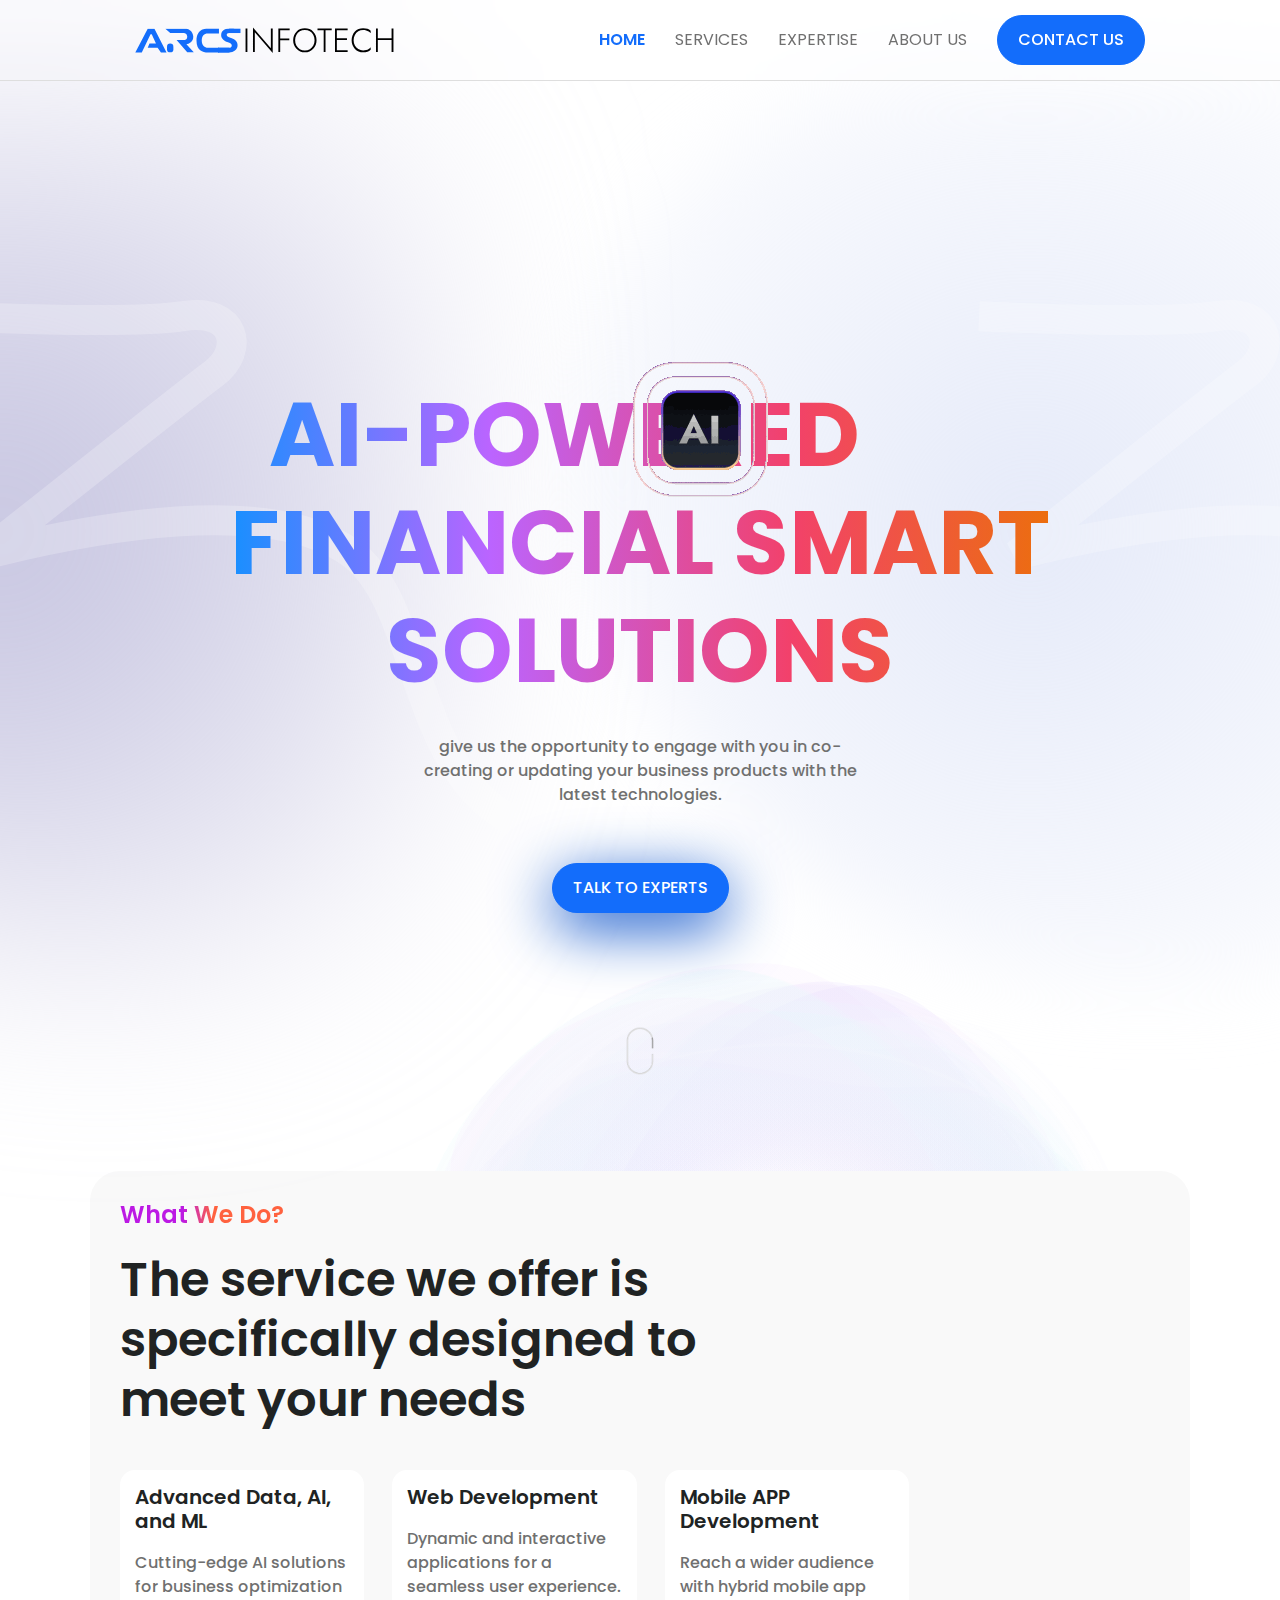
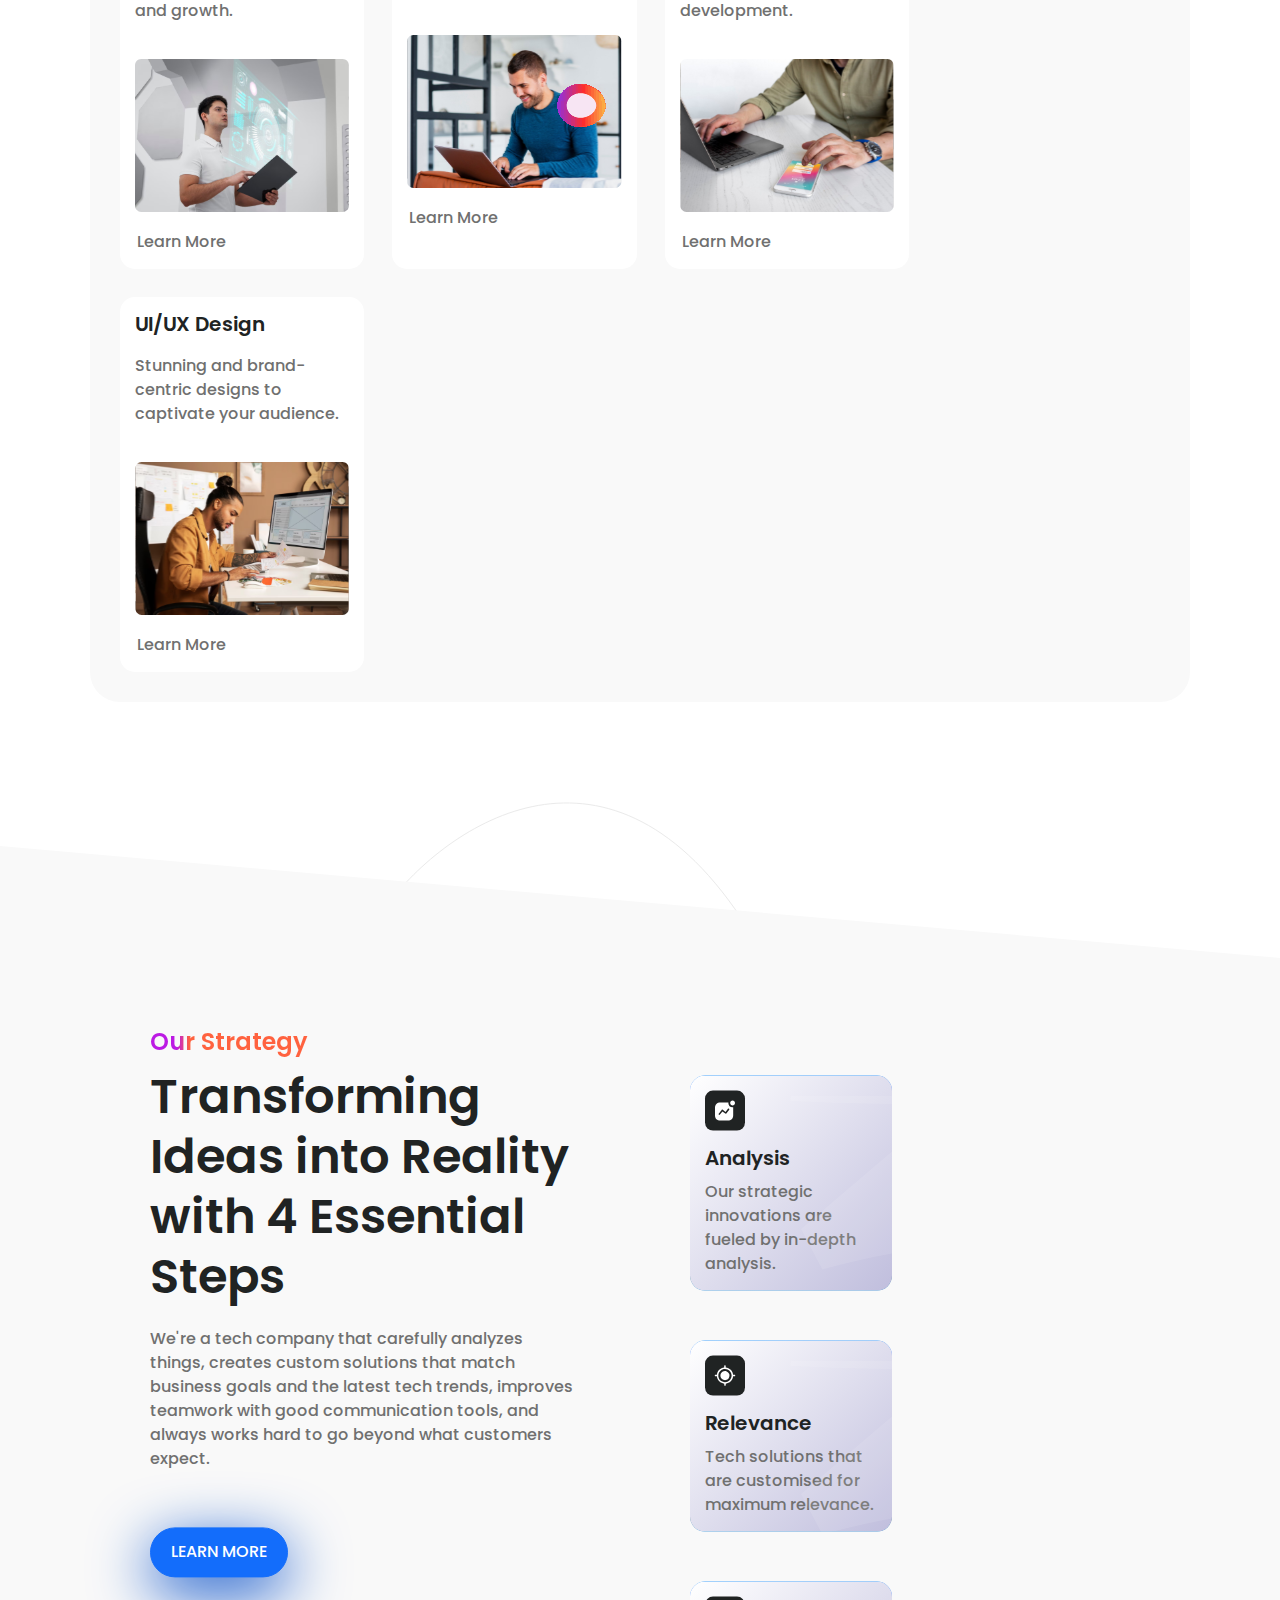
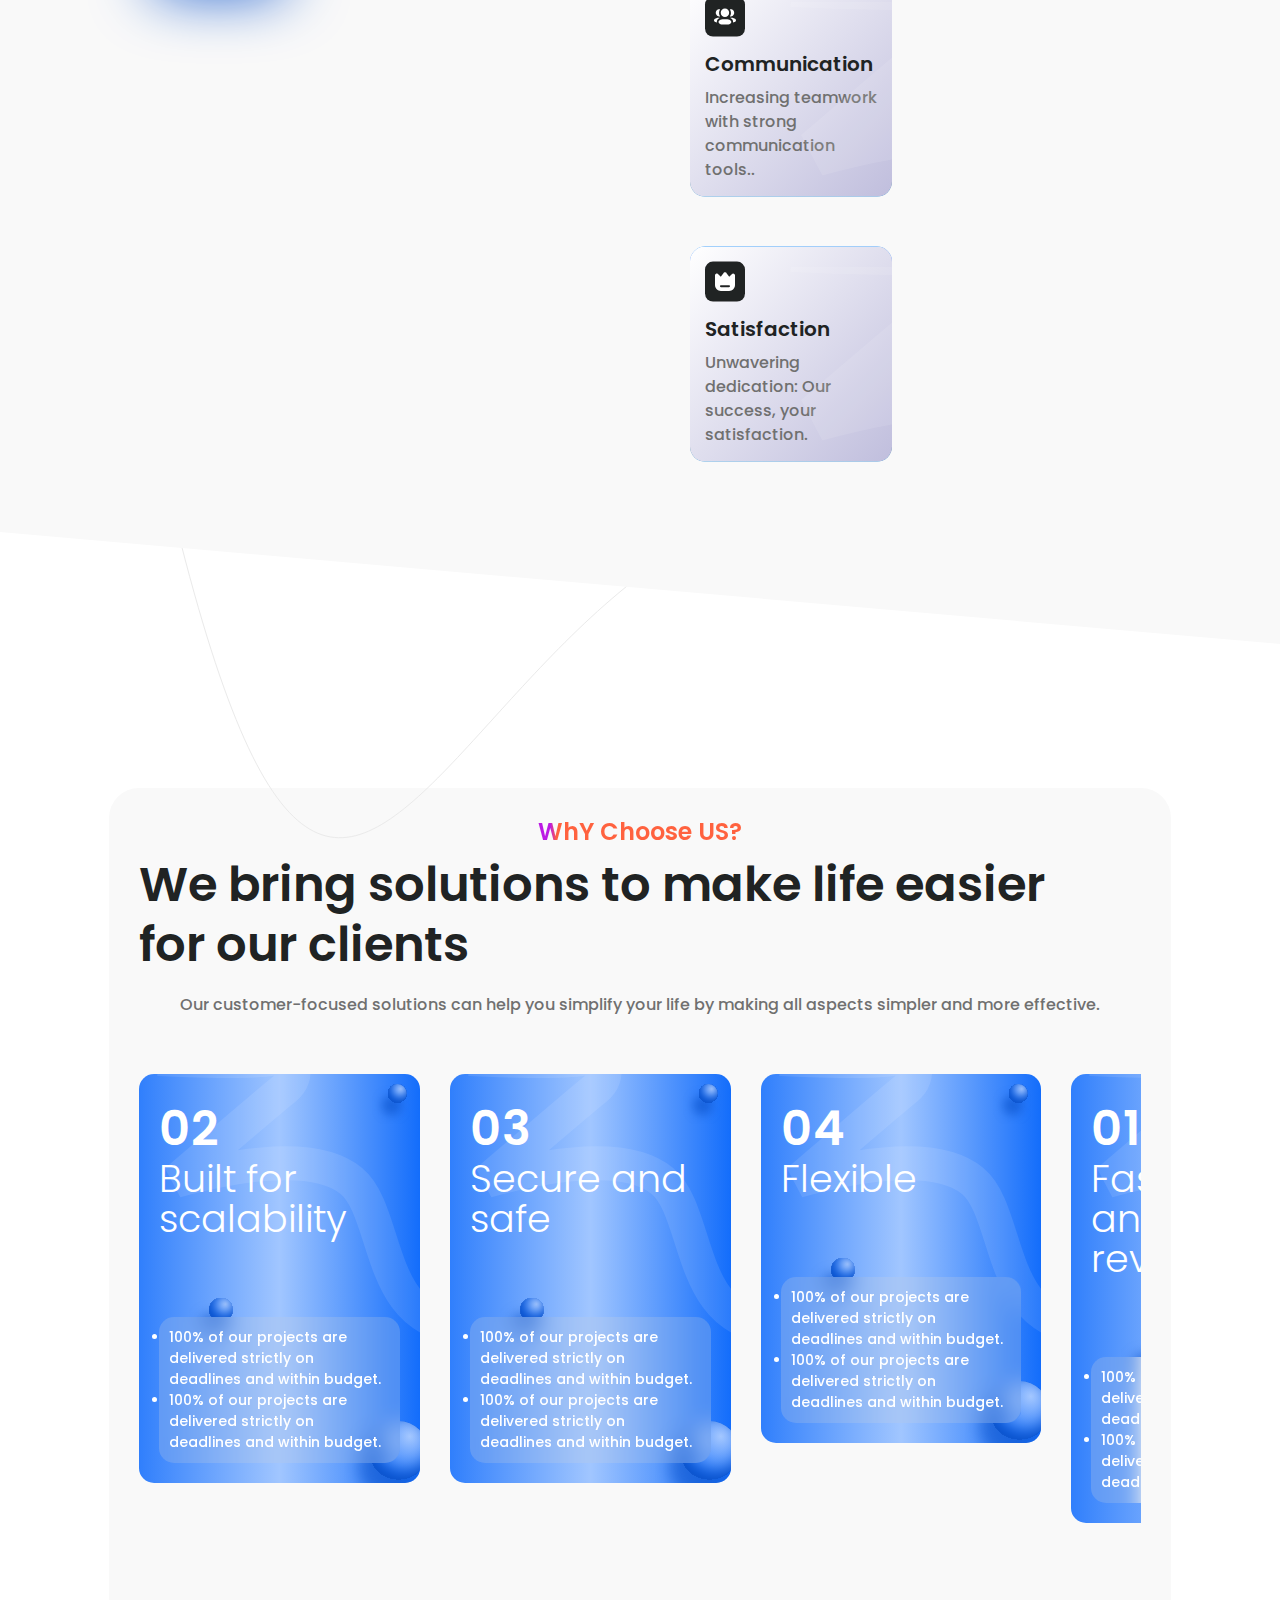
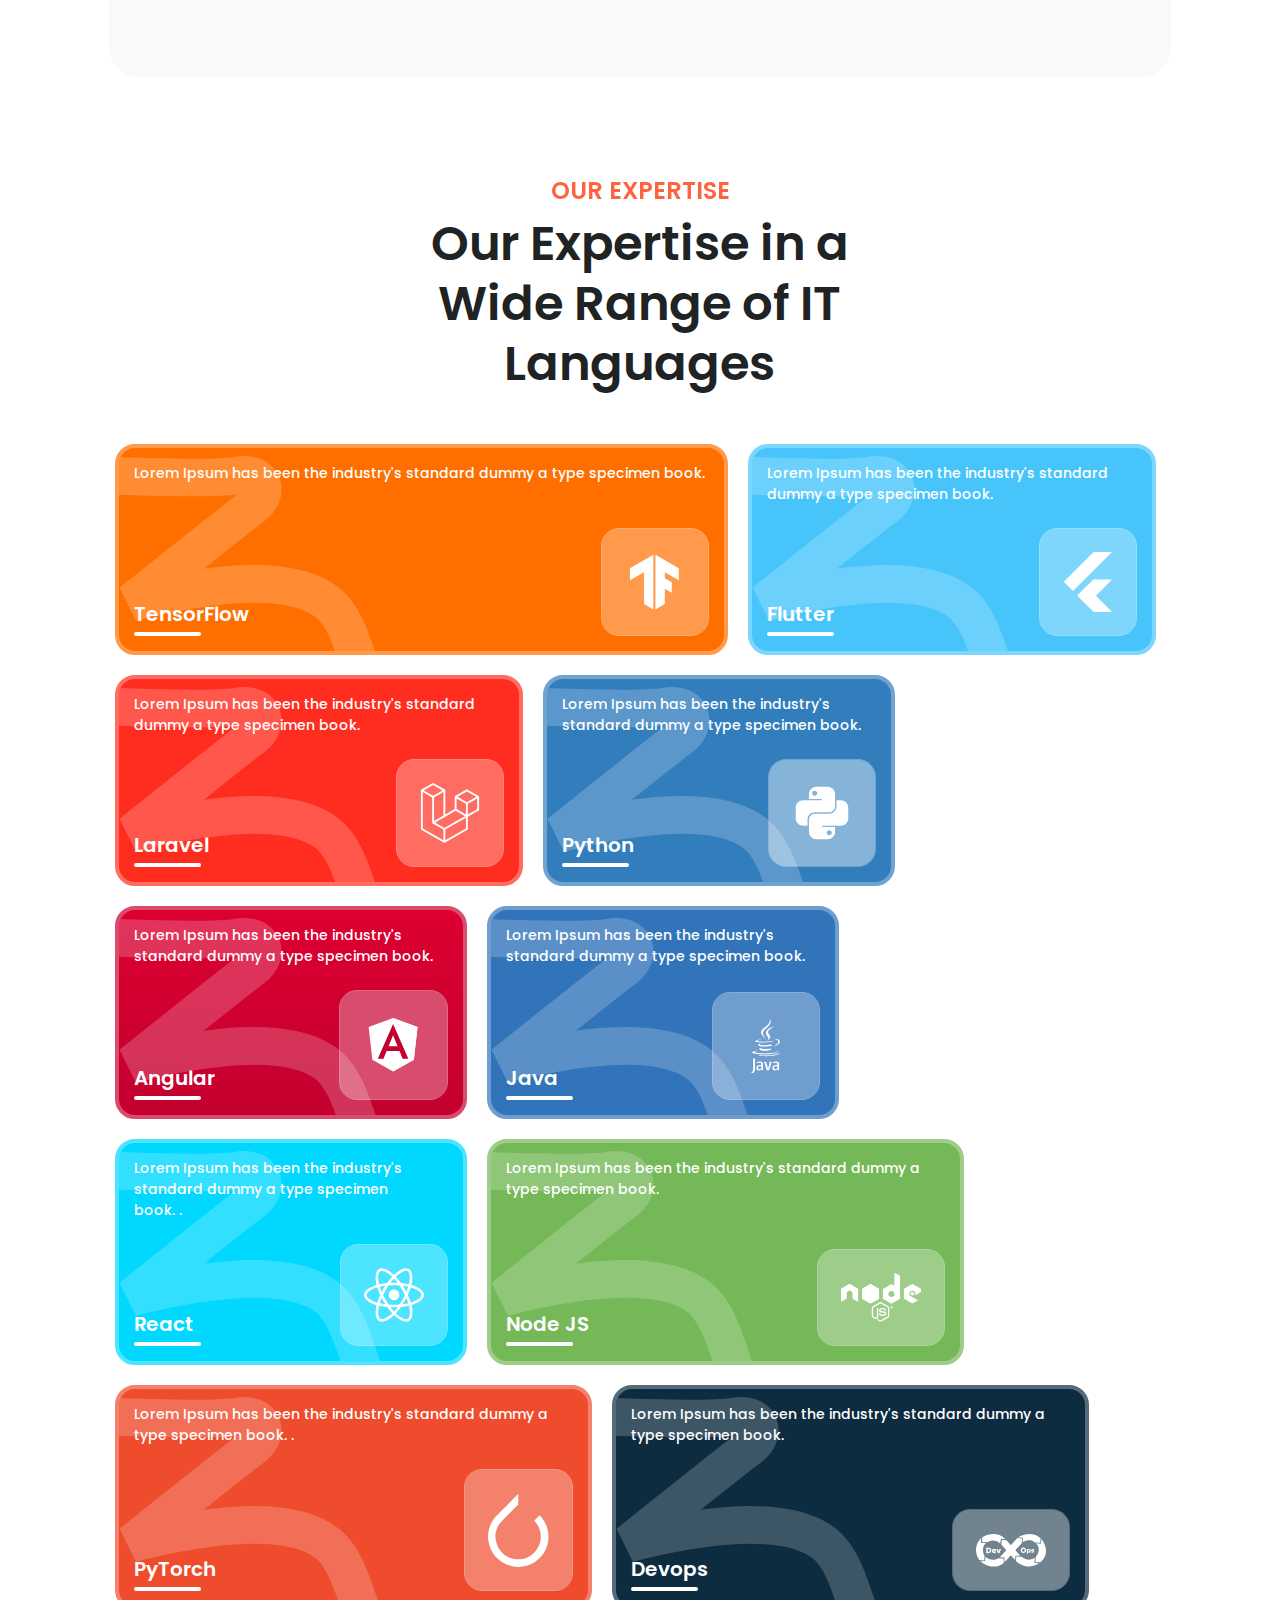
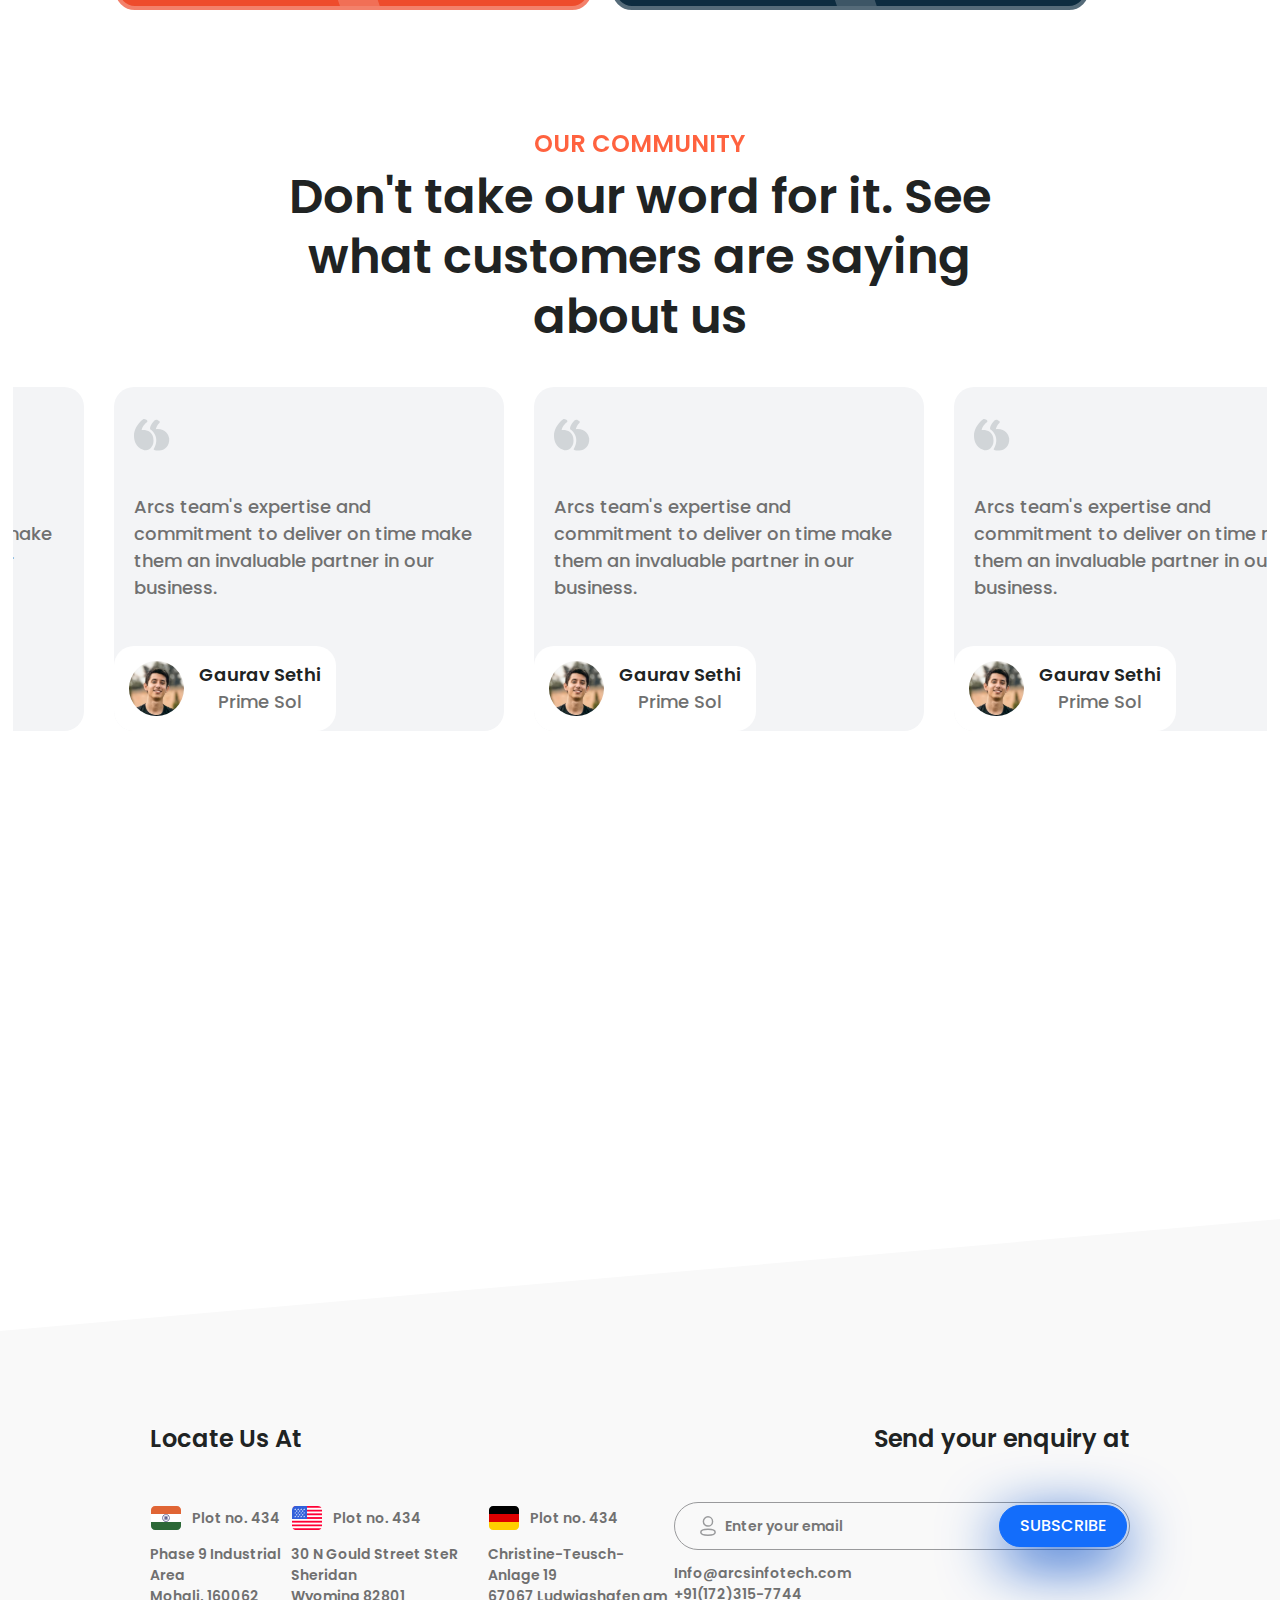
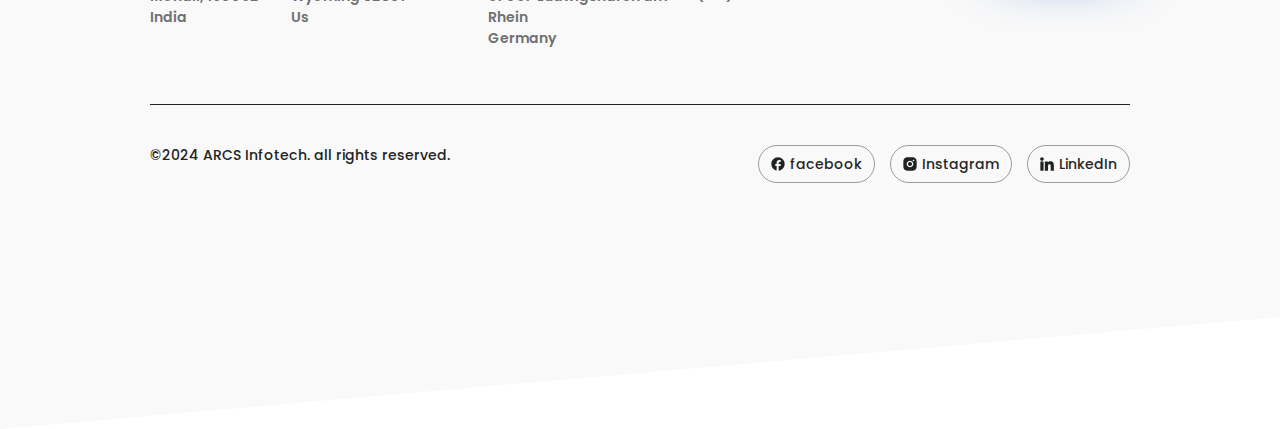
==== index.html @ f91f38b2 "html and css design done" ====
<!DOCTYPE html>
<html lang="en">
<head>
    <meta charset="UTF-8">
    <meta name="viewport" content="width=device-width, initial-scale=1.0 shrink-to-fit=no">
    <link rel="stylesheet" href="./css/classes.css">
    <link rel="stylesheet" href="./css/style.css">
    <link rel="stylesheet" href="https://cdn.jsdelivr.net/npm/bootstrap@5.3.3/dist/css/bootstrap.min.css">
    <link rel="preconnect" href="https://fonts.googleapis.com">
    <link rel="stylesheet" href="./css/owl.carousel.min.css">
    <link rel="stylesheet" href="./css/owl.theme.default.min.css">
    <script src="https://ajax.googleapis.com/ajax/libs/jquery/3.7.1/jquery.min.js"></script>
    <link rel="preconnect" href="https://fonts.gstatic.com" crossorigin>
    <link href="https://fonts.googleapis.com/css2?family=Heebo:wght@100..900&family=Poppins:ital,wght@0,100;0,200;0,300;0,400;0,500;0,600;0,700;0,800;0,900;1,100;1,200;1,300;1,400;1,500;1,600;1,700;1,800;1,900&family=Roboto:ital,wght@0,100;0,300;0,400;0,500;0,700;0,900;1,100;1,300;1,400;1,500;1,700;1,900&display=swap" rel="stylesheet">
</head>
<body>
    <div class="outer-container">
        <div class="navbar">
            <div class="logo-Container">
                <img src="./image/logo.svg" alt="">
            </div>

            <div class="nav">
                <a href="#" class="active">HOME</a>
                <a href="#">services</a>
                <a href="#">Expertise</a>
                <a href="#">about US</a>
                <a href="#">
                    <button class="primary-btn .box-shadow-none">Contact Us</button>
                </a>
              
            </div>
        </div>
        <div class="left">
        </div>
        <img src="image/Vector 11 (4).svg" alt="" class="left-img">
        <div class="right">
        </div>
        <img src="image/Vector 12.svg" alt="" class="right-img">

        <div class="banner">
            <div class="banner-div">
                <div class="heading-ai">
                    ai-powered<img src="./image/aigif.gif" alt="" class="Ai">
                    
                  &nbsp; &nbsp; &nbsp; &nbsp; financial smart solutions
                </div>
    
                <p class="para mt-30">give us the opportunity to engage with you in co-creating or updating your business products with the latest technologies.</p>
    
                <button class="primary-btn mt-40 box-shadow">Talk to Experts</button>
    
                <img src="./image/downarrow.gif" alt="" width="50px" height="50px" class="mt-113"/>
    
            </div>
            <img src="./image/Frame 108.svg" alt="" class="bottom-img">
        </div>

        <div class="todosContainer">
            <h3 class="colorful-heading-sm-size">What We Do?</h3>
            <h1 class="large-heading">The service we offer is specifically designed to meet your needs</h1>
            <div class="cards">
                <div class="card1">
                    <h4 class="card-heading">Advanced Data, AI, and ML</h4>
                    <p class="normal-text mt-10">Cutting-edge AI solutions for business optimization and growth.</p>
                    <img src="image/image (4).svg" alt="" class="mt-20 mb-18">
                    <div class="anchor-tag">
                        <svg width="24" height="24" viewBox="0 0 24 24" fill="none" xmlns="http://www.w3.org/2000/svg">
                            <path fill-rule="evenodd" clip-rule="evenodd" d="M10.835 12.0066L10.8366 12.3607C10.8487 13.7652 10.9334 15.0183 11.0794 15.8124C11.0794 15.8267 11.2387 16.6143 11.3401 16.8764C11.4994 17.2554 11.7874 17.577 12.1485 17.7808C12.4376 17.9262 12.7408 18 13.0583 18C13.3078 17.9884 13.7194 17.8629 14.0131 17.7576L14.2572 17.664C15.8739 17.0218 18.9644 14.9234 20.148 13.6402L20.2353 13.5505L20.6247 13.1302C20.8702 12.8085 21 12.4153 21 11.9923C21 11.6134 20.8844 11.2344 20.6531 10.9282C20.5839 10.829 20.4723 10.7017 20.3731 10.5942L19.994 10.1974C18.6895 8.87572 15.8652 7.02183 14.4012 6.40756C14.4012 6.39435 13.4914 6.01432 13.0583 6H13.0005C12.3361 6 11.7154 6.37892 11.3979 6.99137C11.3112 7.1588 11.228 7.48678 11.1648 7.77483L11.051 8.31871C10.9212 9.19332 10.835 10.535 10.835 12.0066ZM4.50325 10.4817C3.67308 10.4817 3 11.1613 3 11.9996C3 12.8378 3.67308 13.5175 4.50325 13.5175L8.20248 13.1903C8.85375 13.1903 9.38174 12.6583 9.38174 11.9996C9.38174 11.3419 8.85375 10.8088 8.20248 10.8088L4.50325 10.4817Z" fill="none"/>
                        </svg>
                        <a href="#" class="learn"> Learn More </a>
                    </div>
                </div>


                <div class="card1">
                    <h4 class="card-heading">Web Development</h4>
                    <p class="normal-text mt-10">Dynamic and interactive applications for a seamless user experience.</p>
                    <img src="image/image (5).svg" alt="" class="mt-20 mb-18">
                    <div class="anchor-tag">
                        <svg width="24" height="24" viewBox="0 0 24 24" fill="none" xmlns="http://www.w3.org/2000/svg">
                            <path fill-rule="evenodd" clip-rule="evenodd" d="M10.835 12.0066L10.8366 12.3607C10.8487 13.7652 10.9334 15.0183 11.0794 15.8124C11.0794 15.8267 11.2387 16.6143 11.3401 16.8764C11.4994 17.2554 11.7874 17.577 12.1485 17.7808C12.4376 17.9262 12.7408 18 13.0583 18C13.3078 17.9884 13.7194 17.8629 14.0131 17.7576L14.2572 17.664C15.8739 17.0218 18.9644 14.9234 20.148 13.6402L20.2353 13.5505L20.6247 13.1302C20.8702 12.8085 21 12.4153 21 11.9923C21 11.6134 20.8844 11.2344 20.6531 10.9282C20.5839 10.829 20.4723 10.7017 20.3731 10.5942L19.994 10.1974C18.6895 8.87572 15.8652 7.02183 14.4012 6.40756C14.4012 6.39435 13.4914 6.01432 13.0583 6H13.0005C12.3361 6 11.7154 6.37892 11.3979 6.99137C11.3112 7.1588 11.228 7.48678 11.1648 7.77483L11.051 8.31871C10.9212 9.19332 10.835 10.535 10.835 12.0066ZM4.50325 10.4817C3.67308 10.4817 3 11.1613 3 11.9996C3 12.8378 3.67308 13.5175 4.50325 13.5175L8.20248 13.1903C8.85375 13.1903 9.38174 12.6583 9.38174 11.9996C9.38174 11.3419 8.85375 10.8088 8.20248 10.8088L4.50325 10.4817Z" fill="none"/>
                        </svg>
                        <a href="#" class="learn"> Learn More </a>
                    </div>
                </div>


                <div class="card1">
                    <h4 class="card-heading">Mobile APP Development</h4>
                    <p class="normal-text mt-10">Reach a wider audience with hybrid mobile app development.</p>
                    <img src="image/image (6).svg" alt="" class="mt-20 mb-18">
                    <div class="anchor-tag">
                        <svg width="24" height="24" viewBox="0 0 24 24" fill="blue" xmlns="http://www.w3.org/2000/svg">
                            <path fill-rule="evenodd" clip-rule="evenodd" d="M10.835 12.0066L10.8366 12.3607C10.8487 13.7652 10.9334 15.0183 11.0794 15.8124C11.0794 15.8267 11.2387 16.6143 11.3401 16.8764C11.4994 17.2554 11.7874 17.577 12.1485 17.7808C12.4376 17.9262 12.7408 18 13.0583 18C13.3078 17.9884 13.7194 17.8629 14.0131 17.7576L14.2572 17.664C15.8739 17.0218 18.9644 14.9234 20.148 13.6402L20.2353 13.5505L20.6247 13.1302C20.8702 12.8085 21 12.4153 21 11.9923C21 11.6134 20.8844 11.2344 20.6531 10.9282C20.5839 10.829 20.4723 10.7017 20.3731 10.5942L19.994 10.1974C18.6895 8.87572 15.8652 7.02183 14.4012 6.40756C14.4012 6.39435 13.4914 6.01432 13.0583 6H13.0005C12.3361 6 11.7154 6.37892 11.3979 6.99137C11.3112 7.1588 11.228 7.48678 11.1648 7.77483L11.051 8.31871C10.9212 9.19332 10.835 10.535 10.835 12.0066ZM4.50325 10.4817C3.67308 10.4817 3 11.1613 3 11.9996C3 12.8378 3.67308 13.5175 4.50325 13.5175L8.20248 13.1903C8.85375 13.1903 9.38174 12.6583 9.38174 11.9996C9.38174 11.3419 8.85375 10.8088 8.20248 10.8088L4.50325 10.4817Z" fill="none"/>
                        </svg>
                        <a href="#" class="learn"> Learn More </a>
                    </div>
                </div>

                <div class="card1">
                    <h4 class="card-heading">UI/UX Design</h4>
                    <p class="normal-text mt-10">Stunning and brand-centric designs to captivate your audience.</p>
                    <img src="image/image (7).svg" alt="" class="mt-20 mb-18">
                    <div class="anchor-tag">
                        <svg width="24" height="24" viewBox="0 0 24 24" fill="none" xmlns="http://www.w3.org/2000/svg">
                            <path fill-rule="evenodd" clip-rule="evenodd" d="M10.835 12.0066L10.8366 12.3607C10.8487 13.7652 10.9334 15.0183 11.0794 15.8124C11.0794 15.8267 11.2387 16.6143 11.3401 16.8764C11.4994 17.2554 11.7874 17.577 12.1485 17.7808C12.4376 17.9262 12.7408 18 13.0583 18C13.3078 17.9884 13.7194 17.8629 14.0131 17.7576L14.2572 17.664C15.8739 17.0218 18.9644 14.9234 20.148 13.6402L20.2353 13.5505L20.6247 13.1302C20.8702 12.8085 21 12.4153 21 11.9923C21 11.6134 20.8844 11.2344 20.6531 10.9282C20.5839 10.829 20.4723 10.7017 20.3731 10.5942L19.994 10.1974C18.6895 8.87572 15.8652 7.02183 14.4012 6.40756C14.4012 6.39435 13.4914 6.01432 13.0583 6H13.0005C12.3361 6 11.7154 6.37892 11.3979 6.99137C11.3112 7.1588 11.228 7.48678 11.1648 7.77483L11.051 8.31871C10.9212 9.19332 10.835 10.535 10.835 12.0066ZM4.50325 10.4817C3.67308 10.4817 3 11.1613 3 11.9996C3 12.8378 3.67308 13.5175 4.50325 13.5175L8.20248 13.1903C8.85375 13.1903 9.38174 12.6583 9.38174 11.9996C9.38174 11.3419 8.85375 10.8088 8.20248 10.8088L4.50325 10.4817Z" fill="none"/>
                        </svg>
                        <a href="#" class="learn"> Learn More </a>
                    </div>
                </div>
            </div>
        </div>

        <img src="./image/Group 68.gif" alt="" class="circle">
        <img src="./image/Vector 24 (1).svg" alt="" class="snake">

        <div class="our-strategy">
            
            <div class="text-container">
                <h3 class="colorful-heading-sm-size">Our Strategy</h3>
                <h1 class="large-heading mt-10">Transforming Ideas into Reality with 4 Essential Steps</h1>
                <p class="normal-text mt-20">We're a tech company that carefully analyzes things, creates custom solutions that match business goals and the latest tech trends, improves teamwork with good communication tools, and always works hard to go beyond what customers expect.</p>
                <!-- <button class="primary-btn box-shadow mt-40">Learn more</button> -->

                <button class="primary-btn mt-40 box-shadow">Learn more</button>
            </div>

            <div class="colorful-card">
                <div class="card2">
                    <img src="image/Vector 11 (2).svg" alt="" class="z-img">
                    <div class="img-div">
                        <img src="./image/Activity.svg" alt="">
                    </div>
                    <h4 class="card-heading mt-15">Analysis</h4>
                    <p class="normal-text mt-10">Our strategic innovations are fueled by in-depth analysis.</p>
                    <div class="overlay"></div>
                </div>
            
                <div class="card2">
                    <img src="image/Vector 11 (2).svg" alt="" class="z-img">
                    <div class="img-div">
                        <img src="./image/Icons.svg" alt="">
                    </div>
                    <h4 class="card-heading mt-15">Relevance</h4>
                    <p class="normal-text mt-10">Tech solutions that are customised for maximum relevance.</p>
                    <div class="overlay"></div>
                </div>

                <div class="card2">
                    <img src="image/Vector 11 (2).svg" alt="" class="z-img">
                    <div class="img-div">
                        <img src="./image/3 User.svg" alt="">
                    </div>
                    <h4 class="card-heading mt-15">Communication</h4>
                    <p class="normal-text mt-10">Increasing teamwork with strong communication tools..</p>
                    <div class="overlay"></div>
                </div>

                <div class="card2">
                    <img src="image/Vector 11 (2).svg" alt="" class="z-img">
                    <div class="img-div">
                        <img src="./image/Icons-1.svg" alt="">
                    </div>
                    <h4 class="card-heading mt-15">Satisfaction</h4>
                    <p class="normal-text mt-10">Unwavering dedication: Our success, your satisfaction.</p>
                    <div class="overlay"></div>
                </div>
            </div>
        </div>

        <div class="why-choose-us">
            <h3 class="colorful-heading-sm-size">WhY Choose US?</h3>
            <h1 class="large-heading">We bring solutions to make life easier for our clients</h1>
            <p class="normal-text mt-10">Our customer-focused solutions can help you simplify your life by making all aspects simpler and more effective.</p>


            <div class="owl-carousel choose-div">
                <div class="item">
                    <img src="image/Ellipse 61.svg" alt="" class="small-circle1">
                    <h1>01</h1>
                    <h2>Fast launch and revenue</h2>

                    <img src="image/Ellipse 61.svg" alt="" class="small-circle2">
                    <div class="list">
                        <li>100% of our projects are delivered strictly on deadlines and within budget.</li>
                        <li>100% of our projects are delivered strictly on deadlines and within budget.</li>
                    </div>

                    <img src="image/Ellipse 59.svg" alt="" class="big-circle">
                    <img src="image/Vector 11 (2).svg" alt="" class="z-img">
                </div>

                <div class="item">
                    <img src="image/Ellipse 61.svg" alt="" class="small-circle1">
                    <h1>02</h1>
                    <h2>Built for scalability</h2>
                    <img src="image/Ellipse 61.svg" alt="" class="small-circle2">
                    <div class="list">
                        <li>100% of our projects are delivered strictly on deadlines and within budget.</li>
                        <li>100% of our projects are delivered strictly on deadlines and within budget.</li>
                    </div>

                    <img src="image/Ellipse 59.svg" alt="" class="big-circle">
                    <img src="image/Vector 11 (2).svg" alt="" class="z-img">
                </div>

                <div class="item">
                    <img src="image/Ellipse 61.svg" alt="" class="small-circle1">
                    <h1>03</h1>
                    <h2>Secure and safe</h2>
                    <img src="image/Ellipse 61.svg" alt="" class="small-circle2">
                    <div class="list">
                        <li>100% of our projects are delivered strictly on deadlines and within budget.</li>
                        <li>100% of our projects are delivered strictly on deadlines and within budget.</li>
                    </div>

                    <img src="image/Ellipse 59.svg" alt="" class="big-circle">
                    <img src="image/Vector 11 (2).svg" alt="" class="z-img">
                </div>

                <div class="item">
                    <img src="image/Ellipse 61.svg" alt="" class="small-circle1">
                    <h1>04</h1>
                    <h2>Flexible</h2>
                    <img src="image/Ellipse 61.svg" alt="" class="small-circle2">
                    <div class="list">
                        <li>100% of our projects are delivered strictly on deadlines and within budget.</li>
                        <li>100% of our projects are delivered strictly on deadlines and within budget.</li>
                    </div>

                    <img src="image/Ellipse 59.svg" alt="" class="big-circle">
                    <img src="image/Vector 11 (2).svg" alt="" class="z-img">
                </div>
            </div>
        </div>

        <div class="our-expertise">
            <h3 class="colorful-heading-sm-size">OUR EXPERTISE</h3>
            <h1 class="large-heading">Our Expertise in a Wide Range of IT Languages</h1>

            <div class="expertise-div">
                <div class="divs div1">
                    <p>Lorem Ipsum has been the industry's standard dummy  a type specimen book. </p>
                    <div class="lower-div">
                        <h3>TensorFlow</h3>
                    
                        <div class="img-div">
                            <svg width="60" height="60" viewBox="0 0 60 60" fill="none" xmlns="http://www.w3.org/2000/svg">
                                <mask id="mask0_55_608-421371" style="mask-type:luminance" maskUnits="userSpaceOnUse" x="30" y="2" width="24" height="56">
                                <path d="M53.8138 16.1592L30.4441 2.82373V57.482L39.7804 52.0712V36.6922L46.8315 40.7684L46.7917 30.2469L39.7804 26.2467V20.1377L53.8464 28.254L53.8138 16.1592Z" fill="white"/>
                                </mask>
                                <g mask="url(#mask0_55_608-421371)">
                                <path d="M60.206 2.62598H2.81567V57.5519H60.206V2.62598Z" fill="white"/>
                                </g>
                                <mask id="mask1_55_608-433789" style="mask-type:luminance" maskUnits="userSpaceOnUse" x="4" y="2" width="25" height="56">
                                <path d="M4.97377 16.1592L28.3435 2.82373V57.482L19.0072 52.0712V20.1377L4.94116 28.254L4.97377 16.1592Z" fill="white"/>
                                </mask>
                                <g mask="url(#mask1_55_608-433789)">
                                <path d="M59.8181 2.62598H2.42773V57.5519H59.8181V2.62598Z" fill="white"/>
                                </g>
                                </svg>
                        </div>
                    </div>

                    <img src="./image/Vector 11.svg" alt="" class="z-img">
                    <div class="overlay"></div>
                </div>


                <div class="divs div2">
                    <p>Lorem Ipsum has been the industry's standard dummy  a type specimen book.  </p>
                    <div class="lower-div">
                        <h3>Flutter</h3>
                        <div class="img-div">
                            <svg width="50" height="60" viewBox="0 0 50 60" fill="none" xmlns="http://www.w3.org/2000/svg">
                                <path d="M30.6149 0L0.772949 29.842L10.0096 39.0787L49.0885 0H30.6149Z" fill="white"/>
                                <path d="M30.407 27.52L14.4287 43.4983L23.7001 52.9082L32.9197 43.6886L49.0885 27.52H30.407Z" fill="white"/>
                                <path d="M23.7002 52.9081L30.7188 59.9267H49.0884L32.9196 43.6885L23.7002 52.9081Z" fill="white"/>
                                <path d="M14.3247 43.6021L23.5616 34.3652L32.9195 43.6886L23.7001 52.9082L14.3247 43.6021Z" fill="white"/>
                                <path d="M23.7002 52.908L31.3772 50.3605L32.1398 44.4683L23.7002 52.908Z" fill="white" fill-opacity="0.8"/>
                            </svg>
                        </div>
                    </div>
                    <img src="./image/Vector 11.svg" alt="" class="z-img">
                    <div class="overlay"></div>
                </div>


                <div class="divs div3">
                    <p>Lorem Ipsum has been the industry's standard dummy  a type specimen book.  </p>
                    <div class="lower-div">
                        <h3>Laravel</h3>
                        <div class="img-div">
                            <svg width="60" height="60" viewBox="0 0 60 60" fill="none" xmlns="http://www.w3.org/2000/svg">
                                <path d="M59.0572 13.5499C59.0788 13.6298 59.09 13.7121 59.09 13.7948V26.6512C59.09 26.9871 58.9103 27.2973 58.619 27.4644L47.8284 33.677V45.9908C47.8284 46.326 47.6503 46.6353 47.3597 46.804L24.8352 59.7706C24.7837 59.7999 24.7274 59.8186 24.6712 59.8385C24.6501 59.8455 24.6302 59.8584 24.6079 59.8643C24.4505 59.9058 24.285 59.9058 24.1275 59.8643C24.1017 59.8573 24.0783 59.8432 24.0537 59.8338C24.0021 59.8151 23.9482 59.7987 23.899 59.7706L1.37924 46.804C1.08806 46.6368 0.908203 46.3267 0.908203 45.9908V7.42168C0.908203 7.33732 0.919921 7.25529 0.941012 7.17561C0.948042 7.14866 0.964447 7.12406 0.973821 7.09711C0.991397 7.04789 1.0078 6.99751 1.03358 6.95181C1.05116 6.92135 1.07693 6.89674 1.09803 6.86862C1.12498 6.83112 1.14958 6.79245 1.18122 6.75965C1.20817 6.73269 1.24332 6.71278 1.27379 6.68934C1.30777 6.66122 1.33823 6.63075 1.3769 6.60849H1.37807L12.6385 0.125226C12.9287 -0.0417419 13.2858 -0.0417419 13.5759 0.125226L24.8364 6.60849H24.8387C24.8762 6.63192 24.9079 6.66122 24.9419 6.68817C24.9723 6.7116 25.0063 6.7327 25.0333 6.75847C25.0661 6.79245 25.0895 6.83112 25.1176 6.86862C25.1375 6.89674 25.1645 6.92135 25.1809 6.95181C25.2079 6.99868 25.2231 7.04789 25.2418 7.09711C25.2512 7.12406 25.2676 7.14866 25.2746 7.17679C25.2962 7.25664 25.3072 7.33897 25.3074 7.42168V31.5116L34.6908 26.1087V13.7936C34.6908 13.7116 34.7025 13.6284 34.7236 13.5499C34.7318 13.5218 34.747 13.4972 34.7564 13.4702C34.7751 13.421 34.7916 13.3706 34.8173 13.3249C34.8349 13.2945 34.8607 13.2699 34.8806 13.2417C34.9087 13.2042 34.9322 13.1656 34.965 13.1328C34.9919 13.1058 35.0259 13.0859 35.0564 13.0625C35.0915 13.0343 35.122 13.0039 35.1595 12.9816H35.1607L46.4223 6.49835C46.7124 6.33114 47.0696 6.33114 47.3597 6.49835L58.6202 12.9816C58.66 13.005 58.6905 13.0343 58.7256 13.0613C58.7549 13.0847 58.7889 13.1058 58.8158 13.1316C58.8487 13.1656 58.8721 13.2042 58.9002 13.2417C58.9213 13.2699 58.9471 13.2945 58.9635 13.3249C58.9904 13.3706 59.0057 13.421 59.0244 13.4702C59.035 13.4972 59.0502 13.5218 59.0572 13.5499ZM57.2129 26.1087V15.4177L53.2723 17.6862L47.8284 20.8206V31.5116L57.2141 26.1087H57.2129ZM45.9524 45.4483V34.7503L40.5975 37.8085L25.3063 46.5357V57.3345L45.9524 45.4483ZM2.78534 9.04455V45.4483L23.4291 57.3333V46.5369L12.6444 40.4333L12.6409 40.4309L12.6362 40.4286C12.5999 40.4075 12.5694 40.377 12.5354 40.3512C12.5061 40.3278 12.4722 40.309 12.4464 40.2833L12.444 40.2798C12.4136 40.2505 12.3925 40.2141 12.3667 40.1813C12.3433 40.1497 12.3151 40.1227 12.2964 40.0899L12.2952 40.0864C12.2741 40.0513 12.2612 40.0091 12.246 39.9692C12.2308 39.9341 12.2109 39.9013 12.2015 39.8638V39.8626C12.1898 39.8181 12.1874 39.7712 12.1827 39.7255C12.178 39.6904 12.1687 39.6552 12.1687 39.6201V39.6177V14.4475L6.72592 11.3119L2.78534 9.04572V9.04455ZM13.1084 2.02111L3.72625 7.42168L13.1061 12.8223L22.4871 7.42051L13.1061 2.02111H13.1084ZM17.9876 35.7252L23.4303 32.5919V9.04455L19.4897 11.313L14.0458 14.4475V37.9949L17.9876 35.7252ZM46.891 8.39423L37.51 13.7948L46.891 19.1954L56.2708 13.7936L46.891 8.39423ZM45.9524 20.8206L40.5085 17.6862L36.5679 15.4177V26.1087L42.0107 29.2419L45.9524 31.5116V20.8206ZM24.3665 44.9128L38.1263 37.0575L45.0045 33.1321L35.6305 27.7351L24.8376 33.9488L15.0008 39.6119L24.3665 44.9128Z" fill="white"/>
                            </svg>
                        </div>
                    </div>
                    <img src="./image/Vector 11.svg" alt="" class="z-img">
                    <div class="overlay"></div>
                </div>


                <div class="divs div4">
                    <p>Lorem Ipsum has been the industry's standard dummy  a type specimen book.  </p>
                    <div class="lower-div">
                        <h3>Python</h3>
                        <div class="img-div">
                            <svg width="60" height="60" viewBox="0 0 60 60" fill="none" xmlns="http://www.w3.org/2000/svg">
                                <path fill-rule="evenodd" clip-rule="evenodd" d="M24.4057 3.75C20.2862 3.75 16.9467 6.98349 16.9467 10.9722V15.9722H29.8566V17.3611H11.209C7.08951 17.3611 3.75 20.5946 3.75 24.5833V35.4167C3.75 39.4054 7.08951 42.6388 11.209 42.6388H15.5123V36.5278C15.5123 32.5391 18.8518 29.3055 22.9714 29.3055H36.7417C40.2276 29.3055 43.0532 26.5695 43.0532 23.1945V10.9722C43.0532 6.98349 39.7138 3.75 35.5942 3.75H24.4057ZM22.6845 12.6389C24.1104 12.6389 25.2664 11.5196 25.2664 10.1389C25.2664 8.75818 24.1104 7.63888 22.6845 7.63888C21.2584 7.63888 20.1024 8.75818 20.1024 10.1389C20.1024 11.5196 21.2584 12.6389 22.6845 12.6389Z" fill="white"/>
                                <path fill-rule="evenodd" clip-rule="evenodd" d="M35.594 56.2502C39.7136 56.2502 43.0531 53.0167 43.0531 49.0281V44.028H30.1432V42.6392H48.7908C52.9104 42.6392 56.2497 39.4056 56.2497 35.4169V24.5835C56.2497 20.5948 52.9104 17.3613 48.7908 17.3613H44.4875V23.4724C44.4875 27.4612 41.1479 30.6947 37.0286 30.6947H23.258C19.7722 30.6947 16.9465 33.4307 16.9465 36.8057V49.0281C16.9465 53.0167 20.2861 56.2502 24.4055 56.2502H35.594ZM37.3154 47.3614C35.8893 47.3614 34.7334 48.4806 34.7334 49.8613C34.7334 51.2421 35.8893 52.3612 37.3154 52.3612C38.7414 52.3612 39.8973 51.2421 39.8973 49.8613C39.8973 48.4806 38.7414 47.3614 37.3154 47.3614Z" fill="white"/>
                            </svg>
                        </div>
                    </div>
                    <img src="./image/Vector 11.svg" alt="" class="z-img">
                    <div class="overlay"></div>
                </div>


                <div class="divs div5">
                    <p>Lorem Ipsum has been the industry's standard dummy  a type specimen book.   </p>
                    <div class="lower-div">
                        <h3>Angular</h3>
                        <div class="img-div">
                            <svg width="61" height="62" viewBox="0 0 61 62" fill="none" xmlns="http://www.w3.org/2000/svg">
                                <path d="M30.0979 4.01465L5.65918 12.8918L9.38668 45.8066L30.0979 57.4912L50.8092 45.8066L54.5367 12.8918L30.0979 4.01465Z" fill="white"/>
                                <path d="M30.0979 4.01465V9.95055V9.92381V37.0097V57.4912L50.8091 45.8066L54.5366 12.8918L30.0979 4.01465Z" fill="white"/>
                                <path d="M30.0976 9.92383L14.8201 44.8173H20.5163L23.5876 37.0097H36.5551L39.6263 44.8173H45.3226L30.0976 9.92383ZM34.5601 32.1968H25.6351L30.0976 21.2609L34.5601 32.1968Z" fill="#C3002F"/>
                                </svg>
                        </div>
                    </div>
                    <img src="./image/Vector 11.svg" alt="" class="z-img">
                    <div class="overlay"></div>
                </div>

                <div class="divs div6">
                    <p>Lorem Ipsum has been the industry's standard dummy  a type specimen book.   </p>
                    <div class="lower-div">
                        <h3>Java</h3>
                        <div class="img-div">
                            <svg width="60" height="60" viewBox="0 0 60 60" fill="none" xmlns="http://www.w3.org/2000/svg">
                                <g clip-path="url(#clip0_55_598-276045)">
                                <path fill-rule="evenodd" clip-rule="evenodd" d="M25.0178 31.6655C25.0178 31.6655 23.5847 32.4994 26.0388 32.7811C29.0127 33.1207 30.5317 33.0718 33.8079 32.4521C33.8079 32.4521 34.6704 32.9922 35.8744 33.4594C28.5281 36.6073 19.2483 33.2773 25.0178 31.6655ZM24.1198 27.5576C24.1198 27.5576 22.5121 28.7476 24.9683 29.0016C28.1452 29.3297 30.6528 29.3565 34.9948 28.521C34.9948 28.521 35.5943 29.1296 36.5378 29.462C27.6568 32.0596 17.7657 29.6665 24.1198 27.5576Z" fill="white"/>
                                <path fill-rule="evenodd" clip-rule="evenodd" d="M31.6867 20.5889C33.4977 22.6735 31.212 24.5483 31.212 24.5483C31.212 24.5483 35.8083 22.1761 33.6972 19.2044C31.7262 16.4343 30.2144 15.0582 38.3981 10.3125C38.3981 10.3125 25.5518 13.5196 31.6867 20.5889Z" fill="white"/>
                                <path fill-rule="evenodd" clip-rule="evenodd" d="M41.4027 34.7045C41.4027 34.7045 42.4636 35.5792 40.2342 36.2556C35.995 37.5396 22.5868 37.9268 18.8624 36.3066C17.5246 35.7239 20.0347 34.9162 20.8244 34.7456C21.648 34.5675 22.1181 34.5999 22.1181 34.5999C20.6292 33.5515 12.4947 36.659 17.9868 37.5505C32.9629 39.9787 45.2868 36.4573 41.4027 34.7045ZM25.7074 23.3013C25.7074 23.3013 18.888 24.9215 23.2928 25.5104C25.1533 25.7591 28.8593 25.7018 32.3142 25.412C35.1368 25.1751 37.97 24.6684 37.97 24.6684C37.97 24.6684 36.9755 25.0951 36.2549 25.5863C29.3287 27.4082 15.9508 26.5597 19.8025 24.6973C23.059 23.122 25.7074 23.3013 25.7074 23.3013ZM37.9417 30.139C44.9818 26.4816 41.7268 22.966 39.4542 23.4398C38.8985 23.5559 38.6492 23.6561 38.6492 23.6561C38.6492 23.6561 38.8565 23.3318 39.2506 23.1923C43.7457 21.6126 47.2021 27.8527 37.8013 30.3239C37.801 30.3239 37.9093 30.2262 37.9417 30.139Z" fill="white"/>
                                <path fill-rule="evenodd" clip-rule="evenodd" d="M33.6974 2.64697C33.6974 2.64697 37.5955 6.54755 29.9991 12.5436C23.9072 17.3553 28.6102 20.0979 29.9973 23.2328C26.4407 20.0245 23.8319 17.1997 25.5819 14.5713C28.1511 10.713 35.2703 8.84196 33.6974 2.64697Z" fill="white"/>
                                <path fill-rule="evenodd" clip-rule="evenodd" d="M26.3998 40.0529C33.1563 40.485 43.5339 39.813 43.7801 36.6152C43.7801 36.6152 43.3076 37.8273 38.1955 38.7889C32.4279 39.8746 25.3131 39.7482 21.0947 39.0519C21.0947 39.0519 21.9591 39.7672 26.3998 40.0529Z" fill="white"/>
                                <path fill-rule="evenodd" clip-rule="evenodd" d="M43.4681 45.7874H43.2626V45.6722H43.817V45.7874H43.6116V46.3626H43.4681V45.7874ZM44.5743 45.816H44.5719L44.3677 46.3623H44.274L44.071 45.816H44.0685V46.3623H43.9322V45.6719H44.1323L44.3203 46.1603L44.5084 45.6719H44.7066V46.3623H44.5747L44.5743 45.816ZM25.2928 52.2696C24.6556 52.8218 23.982 53.1325 23.3772 53.1325C22.5156 53.1325 22.048 52.6149 22.048 51.7865C22.048 50.8898 22.5486 50.2336 24.5519 50.2336H25.2925L25.2928 52.2696ZM27.0515 54.2537V48.1116C27.0515 46.5419 26.1562 45.506 23.9982 45.506C22.7391 45.506 21.6353 45.8169 20.7379 46.2132L20.9962 47.3011C21.7032 47.0415 22.6171 46.8009 23.5141 46.8009C24.7574 46.8009 25.2925 47.3011 25.2925 48.3367V49.1133H24.6712C21.6512 49.1133 20.2884 50.285 20.2884 52.0465C20.2884 53.5642 21.1864 54.4271 22.877 54.4271C23.9636 54.4271 24.7754 53.9785 25.5334 53.3221L25.6713 54.2537H27.0515ZM32.9212 54.2537H30.7282L28.0877 45.6622H30.0033L31.6421 50.9417L32.007 52.528C32.8337 50.2336 33.4205 47.9043 33.714 45.6622H35.5766C35.078 48.4911 34.1797 51.597 32.9212 54.2537ZM41.3371 52.2696C40.698 52.8218 40.0244 53.1325 39.4209 53.1325C38.5593 53.1325 38.0924 52.6149 38.0924 51.7865C38.0924 50.8898 38.5932 50.2336 40.5953 50.2336H41.3371V52.2696ZM43.0964 54.2537V48.1116C43.0964 46.5419 42.1984 45.506 40.0425 45.506C38.7822 45.506 37.6787 45.8169 36.7813 46.2132L37.0396 47.3011C37.7465 47.0415 38.6623 46.8009 39.5597 46.8009C40.8011 46.8009 41.3368 47.3011 41.3368 48.3367V49.1133H40.7155C37.6952 49.1133 36.3334 50.285 36.3334 52.0465C36.3334 53.5642 37.2295 54.4271 38.9204 54.4271C40.008 54.4271 40.8185 53.9785 41.5783 53.3221L41.7168 54.2537H43.0964ZM18.3601 55.7136C17.8589 56.446 17.0484 57.0259 16.1622 57.3531L15.2937 56.3302C15.9689 55.9838 16.5472 55.4244 16.8165 54.904C17.0484 54.4402 17.1452 53.8438 17.1452 52.4163V42.6064H19.0144V52.2809C19.0144 54.1902 18.8618 54.9619 18.3601 55.7136Z" fill="white"/>
                                </g>
                                <defs>
                                <clipPath id="clip0_55_598-276045">
                                <rect width="60" height="60" fill="white"/>
                                </clipPath>
                                </defs>
                                </svg>
                        </div>
                    </div>
                    <img src="./image/Vector 11.svg" alt="" class="z-img">
                    <div class="overlay"></div>
                </div>


                <div class="divs div7">
                    <p>Lorem Ipsum has been the industry's standard dummy  a type specimen book. .   </p>
                    <div class="lower-div">
                        <h3>React</h3>
                        <div class="img-div">
                            <svg width="60" height="54" viewBox="0 0 60 54" fill="none" xmlns="http://www.w3.org/2000/svg">
                                <path d="M49.332 17.5837C48.7096 17.3694 48.0647 17.1667 47.4006 16.975C47.5097 16.5296 47.6099 16.0899 47.699 15.6576C49.1611 8.56052 48.2051 2.84303 44.9408 0.960584C41.8107 -0.844429 36.6917 1.03759 31.5218 5.53682C31.0246 5.96947 30.5261 6.42753 30.0278 6.90759C29.6957 6.58997 29.3642 6.28303 29.0336 5.98944C23.6153 1.17856 18.1844 -0.848808 14.9233 1.03908C11.7962 2.84933 10.8701 8.22432 12.1862 14.9503C12.3133 15.6 12.4619 16.2634 12.6299 16.938C11.8612 17.1561 11.1192 17.3888 10.4092 17.6362C4.05687 19.8509 0 23.3219 0 26.9222C0 30.6406 4.35506 34.3703 10.9715 36.6317C11.4936 36.8102 12.0354 36.9789 12.5938 37.1391C12.4125 37.8687 12.2549 38.5836 12.1226 39.2809C10.8677 45.8902 11.8477 51.1382 14.9664 52.937C18.1878 54.7946 23.5942 52.8852 28.8586 48.2834C29.2747 47.9197 29.6923 47.5339 30.1106 47.1296C30.6529 47.6517 31.1942 48.1459 31.7327 48.6094C36.8319 52.9974 41.8683 54.7693 44.9841 52.9655C48.2023 51.1025 49.2482 45.4649 47.8904 38.6058C47.7867 38.082 47.666 37.5468 47.5304 37.0021C47.9101 36.8899 48.2828 36.774 48.6463 36.6535C55.5247 34.3745 60 30.6903 60 26.9222C60 23.3089 55.8123 19.8145 49.332 17.5837ZM47.8402 34.2205C47.5121 34.3291 47.1754 34.4341 46.8324 34.5359C46.0731 32.132 45.0482 29.5757 43.7941 26.9347C44.9909 24.3566 45.9761 21.833 46.7142 19.4446C47.328 19.6222 47.9237 19.8096 48.4977 20.0073C54.05 21.9186 57.4368 24.7447 57.4368 26.9222C57.4368 29.2417 53.7792 32.2526 47.8402 34.2205ZM45.3759 39.1036C45.9763 42.1366 46.0621 44.8788 45.6643 47.0224C45.307 48.9487 44.5883 50.2329 43.6998 50.7473C41.8089 51.8418 37.7653 50.4191 33.4043 46.6664C32.9044 46.2362 32.4008 45.7768 31.8957 45.2907C33.5863 43.4417 35.276 41.2921 36.9251 38.9048C39.8256 38.6475 42.566 38.2267 45.0511 37.6522C45.1735 38.1459 45.2822 38.6302 45.3759 39.1036ZM20.4554 50.5581C18.6079 51.2106 17.1366 51.2293 16.2471 50.7164C14.3546 49.6248 13.5678 45.4112 14.641 39.7589C14.7639 39.1116 14.9102 38.4467 15.0789 37.767C17.5367 38.3105 20.257 38.7016 23.1645 38.9373C24.8247 41.2733 26.5632 43.4205 28.3151 45.3006C27.9324 45.6701 27.5511 46.0219 27.172 46.3534C24.8441 48.3883 22.5112 49.832 20.4554 50.5581ZM11.8005 34.2063C8.8748 33.2064 6.45868 31.9067 4.80255 30.4885C3.31441 29.2141 2.56307 27.9488 2.56307 26.9222C2.56307 24.7374 5.82034 21.9507 11.2529 20.0566C11.9121 19.8268 12.6021 19.6102 13.3182 19.4067C14.069 21.849 15.0539 24.4025 16.2424 26.9846C15.0385 29.605 14.0396 32.1991 13.2814 34.67C12.7709 34.5233 12.2764 34.3689 11.8005 34.2063ZM14.7017 14.4581C13.5741 8.69541 14.3229 4.34825 16.2074 3.25741C18.2147 2.09533 22.6534 3.75221 27.3316 7.90616C27.6307 8.17167 27.9309 8.44956 28.2319 8.73706C26.4887 10.6089 24.7661 12.74 23.1206 15.0622C20.2988 15.3238 17.5976 15.7439 15.1141 16.3066C14.958 15.6785 14.8197 15.0614 14.7017 14.4581ZM40.5829 20.8488C39.9892 19.8234 39.3797 18.8221 38.7584 17.8482C40.6728 18.0902 42.5069 18.4115 44.2294 18.8046C43.7123 20.4619 43.0677 22.1947 42.309 23.9711C41.7648 22.9378 41.1891 21.896 40.5829 20.8488ZM30.0286 10.5689C31.2109 11.8497 32.3949 13.2798 33.5594 14.8313C32.3859 14.7759 31.1979 14.7471 30 14.7471C28.8135 14.7471 27.6342 14.7753 26.4679 14.8297C27.6336 13.2926 28.8279 11.8645 30.0286 10.5689ZM19.4067 20.8666C18.8136 21.8949 18.2487 22.9311 17.713 23.9692C16.9665 22.199 16.328 20.4583 15.8064 18.7775C17.5183 18.3944 19.3438 18.0811 21.246 17.8437C20.6159 18.8266 20.0014 19.8354 19.4067 20.8666ZM21.3008 36.1835C19.3355 35.9642 17.4825 35.6671 15.771 35.2946C16.301 33.5838 16.9536 31.8059 17.7158 29.9976C18.2529 31.0349 18.8202 32.0715 19.4168 33.1021C20.0246 34.1521 20.6544 35.1805 21.3008 36.1835ZM30.0995 43.4562C28.8847 42.1455 27.673 40.6955 26.4895 39.136C27.6383 39.181 28.8096 39.2041 30 39.2041C31.223 39.2041 32.4319 39.1765 33.6219 39.1236C32.4535 40.7112 31.2738 42.1634 30.0995 43.4562ZM42.3335 29.9054C43.1354 31.7333 43.8115 33.5019 44.3483 35.1835C42.6086 35.5804 40.7303 35.9 38.7513 36.1376C39.3742 35.1505 39.989 34.1321 40.5932 33.0845C41.2044 32.0246 41.7848 30.9631 42.3335 29.9054ZM38.3729 31.804C37.435 33.4302 36.4721 34.9826 35.4946 36.448C33.7142 36.5753 31.8748 36.6409 30 36.6409C28.1328 36.6409 26.3166 36.5829 24.5677 36.4694C23.5507 34.9848 22.5669 33.4278 21.635 31.818C20.7055 30.2126 19.8502 28.5936 19.0751 26.9837C19.85 25.3701 20.7032 23.7493 21.6274 22.1468L21.6272 22.1471C22.5537 20.5403 23.5289 18.9909 24.5365 17.5155C26.3209 17.3806 28.1507 17.3103 29.9999 17.3103C31.8575 17.3103 33.6897 17.3812 35.4736 17.5172C36.4657 18.9818 37.4343 20.5262 38.3645 22.1332C39.3053 23.7583 40.1695 25.3683 40.9511 26.9473C40.1719 28.5534 39.3096 30.1797 38.3729 31.804ZM43.6605 3.18115C45.6697 4.33982 46.451 9.01271 45.1887 15.1403C45.1081 15.5313 45.0175 15.9296 44.919 16.3332C42.4297 15.7588 39.7266 15.3314 36.8966 15.0659C35.2479 12.7181 33.5394 10.5837 31.8246 8.73589C32.2856 8.29235 32.746 7.86942 33.2045 7.47032C37.6341 3.6154 41.7742 2.0934 43.6605 3.18115ZM30 21.5644C32.959 21.5644 35.3578 23.9631 35.3578 26.9222C35.3578 29.8812 32.959 32.28 30 32.28C27.041 32.28 24.6422 29.8812 24.6422 26.9222C24.6422 23.9631 27.041 21.5644 30 21.5644Z" fill="white"/>
                            </svg>
                        </div>
                    </div>
                    <img src="./image/Vector 11.svg" alt="" class="z-img">
                    <div class="overlay"></div>
                </div>

                <div class="divs div8">
                    <p>Lorem Ipsum has been the industry's standard dummy  a type specimen book.   </p>
                    <div class="lower-div">
                        <h3>Node JS</h3>
                        <div class="img-div">
                            <svg width="80" height="49" viewBox="0 0 80 49" fill="none" xmlns="http://www.w3.org/2000/svg">
                                <g clip-path="url(#clip0_55_572-822050)">
                                <path d="M39.5411 48.7346C39.2771 48.7346 39.0148 48.6657 38.7834 48.5331L36.3715 47.1127C36.0112 46.9123 36.187 46.8415 36.3058 46.8006C36.7861 46.6333 36.8836 46.5956 37.3963 46.306C37.4502 46.2754 37.5207 46.2862 37.5759 46.3185L39.4288 47.4122C39.4957 47.4482 39.5907 47.4482 39.6527 47.4122L46.8774 43.2641C46.9443 43.2264 46.9877 43.149 46.9877 43.0699V34.7772C46.9877 34.6945 46.9443 34.6207 46.8759 34.5794L39.6541 30.4348C39.5872 30.3953 39.4986 30.3953 39.4317 30.4348L32.2113 34.5794C32.1413 34.6189 32.0969 34.6963 32.0969 34.7754V43.0681C32.0969 43.1472 32.1403 43.2228 32.209 43.2605L34.1874 44.3974C35.2616 44.9316 35.9181 44.3021 35.9181 43.6689V35.4842C35.9181 35.3672 36.0103 35.2773 36.1279 35.2773H37.0429C37.1569 35.2773 37.2509 35.3672 37.2509 35.4842V43.6725C37.2509 45.0971 36.4697 45.9156 35.1115 45.9156C34.6938 45.9156 34.3646 45.9156 33.4459 45.4659L31.5507 44.3794C31.0823 44.1096 30.793 43.6059 30.793 43.0681V34.7754C30.793 34.2358 31.0823 33.7321 31.5507 33.4659L38.7826 29.316C39.2402 29.0587 39.8478 29.0587 40.3017 29.316L47.5246 33.4677C47.9912 33.7357 48.2824 34.2376 48.2824 34.7772V43.0699C48.2824 43.6077 47.9912 44.1096 47.5246 44.3794L40.3017 48.5293C40.0702 48.6624 39.808 48.7308 39.5404 48.7308" fill="white"/>
                                <path d="M41.7729 43.0208C38.6118 43.0208 37.949 41.5774 37.949 40.3668C37.949 40.2517 38.0423 40.1599 38.1582 40.1599H39.0914C39.1944 40.1599 39.2812 40.2346 39.2975 40.3359C39.4386 41.2817 39.8581 41.7587 41.7697 41.7587C43.2924 41.7587 43.9398 41.4166 43.9398 40.6134C43.9398 40.1511 43.7553 39.8075 41.3899 39.5773C39.4115 39.383 38.189 38.9495 38.189 37.3755C38.189 35.9256 39.4187 35.0622 41.4785 35.0622C43.7915 35.0622 44.938 35.8609 45.0827 37.577C45.0881 37.6363 45.0664 37.6939 45.0267 37.7371C44.9869 37.7784 44.9308 37.8036 44.8729 37.8036H43.9344C43.8367 37.8036 43.7517 37.7353 43.7318 37.6417C43.5058 36.647 42.9596 36.3286 41.4749 36.3286C39.8129 36.3286 39.6194 36.9042 39.6194 37.3359C39.6194 37.8594 39.8473 38.0123 42.0898 38.3073C44.3105 38.6005 45.3648 39.0142 45.3648 40.5666C45.3648 42.1316 44.0519 43.0292 41.7624 43.0292M50.5623 34.2347H50.8046C51.0035 34.2347 51.0415 34.0962 51.0415 34.0153C51.0415 33.803 50.895 33.803 50.8137 33.803H50.5641L50.5623 34.2347ZM50.2675 33.5548H50.8046C50.9891 33.5548 51.3508 33.5548 51.3508 33.9649C51.3508 34.2509 51.1663 34.3103 51.056 34.3463C51.2712 34.3607 51.2857 34.501 51.3146 34.6988C51.3291 34.823 51.3526 35.037 51.396 35.109H51.065C51.056 35.037 51.0053 34.6413 51.0053 34.6197C50.9836 34.5316 50.9529 34.4884 50.8426 34.4884H50.5695V35.1108H50.2675V33.5548ZM49.6219 34.3283C49.6219 34.9723 50.1445 35.4939 50.7865 35.4939C51.4339 35.4939 51.9566 34.9615 51.9566 34.3283C51.9566 33.6825 51.4267 33.1698 50.7847 33.1698C50.1518 33.1698 49.6201 33.6753 49.6201 34.3265M52.1808 34.3319C52.1808 35.0946 51.5533 35.717 50.7883 35.717C50.0288 35.717 49.3958 35.1018 49.3958 34.3319C49.3958 33.5476 50.0433 32.9468 50.7883 32.9468C51.5388 32.9468 52.179 33.5494 52.179 34.3319" fill="white"/>
                                <path fill-rule="evenodd" clip-rule="evenodd" d="M17.1686 16.2879C17.1686 15.9569 16.9932 15.6529 16.706 15.4883L9.04616 11.1046C8.91686 11.029 8.772 10.9894 8.62516 10.9841H8.54595C8.3991 10.9894 8.25425 11.029 8.12277 11.1046L0.463321 15.4883C0.17795 15.6538 0 15.9578 0 16.2888L0.0168185 28.0964C0.0168185 28.2601 0.101815 28.413 0.24649 28.4939C0.387548 28.5802 0.564775 28.5802 0.705833 28.4939L5.25948 25.9C5.54702 25.7298 5.72244 25.4291 5.72244 25.1013V19.5852C5.72244 19.256 5.89785 18.952 6.18449 18.7883L8.12313 17.6777C8.26709 17.5949 8.42514 17.5539 8.58609 17.5539C8.74451 17.5539 8.90619 17.5946 9.04616 17.6775L10.9839 18.7878C11.2707 18.9514 11.4469 19.2555 11.4469 19.5846V25.1004C11.4469 25.4278 11.6246 25.73 11.9107 25.8991L16.4615 28.4912C16.6043 28.5758 16.7821 28.5758 16.9244 28.4912C17.0648 28.4103 17.1537 28.2574 17.1537 28.0937L17.1686 16.2879ZM53.3134 22.4356C53.3134 22.5178 53.2695 22.5939 53.1977 22.6346L50.5668 24.1431C50.4953 24.1839 50.4071 24.1839 50.3358 24.1431L47.7046 22.6346C47.6322 22.5937 47.5888 22.5176 47.5888 22.4356V19.4143C47.5888 19.3319 47.6322 19.256 47.7028 19.2146L50.3322 17.7036C50.4046 17.6622 50.4932 17.6622 50.5655 17.7036L53.1968 19.2146C53.2691 19.256 53.3125 19.3319 53.3125 19.4143L53.3134 22.4356ZM54.0241 0.057755C53.8806 -0.0217534 53.7059 -0.0195948 53.5641 0.0626119C53.423 0.145358 53.3359 0.29646 53.3359 0.460154V12.1526C53.3359 12.2677 53.2744 12.3738 53.1742 12.4314C53.0747 12.489 52.9508 12.489 52.8505 12.4314L50.9317 11.3321C50.646 11.1677 50.2941 11.1677 50.0072 11.3321L42.3449 15.7308C42.0586 15.8945 41.8819 16.1985 41.8819 16.5259V25.3258C41.8819 25.655 42.0586 25.9572 42.3449 26.1227L50.0072 30.5244C50.2933 30.6881 50.6456 30.6881 50.9326 30.5244L58.595 26.1209C58.8807 25.9554 59.0579 25.6532 59.0579 25.324V3.39261C59.0579 3.05875 58.8753 2.75169 58.5823 2.58853L54.0241 0.057755ZM79.5399 19.3348C79.8246 19.1704 79.9998 18.8667 79.9998 18.5393V16.4066C79.9998 16.0785 79.8244 15.7758 79.5392 15.6107L71.9257 11.2143C71.6381 11.0488 71.2855 11.0488 70.9979 11.2143L63.3374 15.6125C63.0499 15.7779 62.8745 16.0802 62.8745 16.4093V25.2056C62.8745 25.5366 63.0535 25.8424 63.341 26.0061L70.9527 30.3215C71.233 30.4816 71.5766 30.4834 71.8606 30.3269L76.4648 27.7816C76.6095 27.7006 76.7018 27.5477 76.7018 27.3822C76.7018 27.2167 76.6131 27.062 76.4685 26.9811L68.7609 22.5811C68.6162 22.5002 68.5276 22.3473 68.5276 22.1836V19.4242C68.5276 19.2594 68.6144 19.1076 68.7591 19.0256L71.1571 17.6495C71.3 17.5667 71.4754 17.5667 71.6182 17.6495L74.018 19.0256C74.1609 19.1065 74.2495 19.2594 74.2495 19.4231V21.5925C74.2495 21.7562 74.3381 21.9091 74.481 21.9918C74.6239 22.0728 74.8011 22.0728 74.944 21.99L79.5399 19.3348Z" fill="white"/>
                                <path fill-rule="evenodd" clip-rule="evenodd" d="M71.3496 18.9223C71.4038 18.8905 71.4718 18.8905 71.5268 18.9223L72.9971 19.766C73.052 19.7976 73.0857 19.8559 73.0857 19.9189V21.608C73.0857 21.6709 73.052 21.7292 72.9971 21.7609L71.5268 22.6045C71.4718 22.6364 71.4038 22.6364 71.3496 22.6045L69.8802 21.7609C69.8242 21.7292 69.7898 21.6709 69.7898 21.608V19.9189C69.7898 19.8559 69.8224 19.7976 69.8784 19.766L71.3496 18.9223Z" fill="white"/>
                                <mask id="mask0_55_572-807650" style="mask-type:luminance" maskUnits="userSpaceOnUse" x="20" y="11" width="19" height="20">
                                <path d="M29.0655 11.2576L21.4465 15.6318C21.1611 15.7955 20.9861 16.0977 20.9861 16.4244V25.1789C20.9861 25.5058 21.1611 25.8078 21.4465 25.9715L29.066 30.3491C29.3508 30.5123 29.702 30.5123 29.9865 30.3491L37.6047 25.9715C37.8886 25.8078 38.0641 25.5056 38.0641 25.1789V16.4244C38.0641 16.0977 37.8886 15.7955 37.6029 15.6318L29.9858 11.2576C29.8429 11.1761 29.6838 11.1353 29.5246 11.1353C29.3655 11.1353 29.2063 11.1761 29.0635 11.2576" fill="white"/>
                                </mask>
                                <g mask="url(#mask0_55_572-807650)">
                                <path d="M45.7644 14.8888L24.2955 4.42139L13.2876 26.7582L34.7559 37.2262L45.7644 14.8888Z" fill="white"/>
                                </g>
                                <mask id="mask1_55_572-026930" style="mask-type:luminance" maskUnits="userSpaceOnUse" x="21" y="11" width="17" height="20">
                                <path d="M21.1748 25.7333C21.2477 25.8274 21.3388 25.9088 21.4461 25.97L27.9818 29.7251L29.0704 30.3475C29.2332 30.441 29.4187 30.4806 29.601 30.4671C29.6618 30.4622 29.7226 30.4509 29.7819 30.4342L37.8175 15.7989C37.756 15.7323 37.684 15.6765 37.6034 15.6298L32.6146 12.7642L29.9776 11.255C29.9027 11.2118 29.8215 11.1813 29.7388 11.1597L21.1748 25.7333Z" fill="white"/>
                                </mask>
                                <g mask="url(#mask1_55_572-026930)">
                                <path d="M11.8931 17.984L27.0523 38.3923L47.1006 23.6587L31.9405 3.25098L11.8931 17.984Z" fill="white"/>
                                </g>
                                <mask id="mask2_55_572-979617" style="mask-type:luminance" maskUnits="userSpaceOnUse" x="21" y="11" width="18" height="20">
                                <path d="M29.435 11.1401C29.3071 11.1527 29.1822 11.1923 29.067 11.2574L21.4697 15.6191L29.6619 30.4612C29.7759 30.445 29.888 30.4073 29.9893 30.349L37.6082 25.9713C37.8433 25.8357 38.0043 25.6062 38.0531 25.3461L29.7017 11.1551C29.6402 11.143 29.5788 11.1367 29.5155 11.1367C29.4901 11.1367 29.4648 11.138 29.4395 11.1403" fill="white"/>
                                </mask>
                                <g mask="url(#mask2_55_572-979617)">
                                <path d="M21.4697 11.1367V30.4616H38.05V11.1367H21.4697Z" fill="white"/>
                                </g>
                                </g>
                                <defs>
                                <clipPath id="clip0_55_572-822050">
                                <rect width="80" height="48.7356" fill="white"/>
                                </clipPath>
                                </defs>
                                </svg>
                        </div>
                    </div>
                    <img src="./image/Vector 11.svg" alt="" class="z-img">
                    <div class="overlay"></div>
                </div>


                <div class="divs div9">
                    <p>Lorem Ipsum has been the industry's standard dummy  a type specimen book. .   </p>
                    <div class="lower-div">
                        <h3>PyTorch</h3>
                        <div class="img-div">
                            <svg width="61" height="74" viewBox="0 0 61 74" fill="none" xmlns="http://www.w3.org/2000/svg">
                                <path d="M51.5923 22.2255L46.1651 27.6527C55.0765 36.564 55.0765 50.9026 46.1651 59.68C37.2538 68.5914 22.9152 68.5914 14.1378 59.68C5.22645 50.7686 5.22645 36.43 14.1378 27.6527L28.2754 13.5151L30.2855 11.505V0.851562L8.9786 22.1585C-2.88089 34.018 -2.88089 53.1807 8.9786 65.0402C20.8381 76.8997 40.0009 76.8997 51.6593 65.0402C63.4518 53.1807 63.4518 34.1519 51.5923 22.2255Z" fill="white"/>
                                </svg>
                        </div>
                    </div>
                    <img src="./image/Vector 11.svg" alt="" class="z-img">
                    <div class="overlay"></div>
                </div>

                <div class="divs div10">
                    <p>Lorem Ipsum has been the industry's standard dummy  a type specimen book.   </p>
                    <div class="lower-div">
                        <h3>Devops</h3>
                        <div class="img-div">
                            <svg width="70" height="34" viewBox="0 0 70 34" fill="none" xmlns="http://www.w3.org/2000/svg">
                                <path d="M22.5496 25.1491L27.6637 25.5252V29.8878C27.6637 29.8878 18.1081 39.287 4.18433 28.1584H8.92912L9.45496 23.8716C9.45496 23.8716 14.8699 29.3602 22.5496 25.1491Z" fill="white"/>
                                <path d="M5.23167 4.99609C5.23167 4.99609 -5.16042 14.6591 3.34842 27.031L8.09811 27.4829L8.55058 22.8956C8.55058 22.8956 4.18488 15.751 9.82483 10.1109L4.76697 9.72013L5.23167 4.99609Z" fill="white"/>
                                <path d="M6.36211 4.31895C6.36211 4.31895 19.3247 -4.0275 29.1787 6.04833L24.8106 5.74789L24.3581 10.6331C24.3581 10.6331 19.3883 4.6194 11.1069 9.28237L6.06128 9.05764L6.36211 4.31895Z" fill="white"/>
                                <path d="M25.4871 11.8394L25.7879 6.80029L30.3811 7.25218L44.2363 22.6676H39.494L39.0415 26.9544L25.4871 11.8394Z" fill="white"/>
                                <path d="M23.8325 24.3231L41.376 4.99463L46.045 5.44651L45.7442 10.1852L28.5015 29.3598L28.5749 24.3964L23.8325 24.3231Z" fill="white"/>
                                <path d="M42.0532 4.299L46.9105 4.69471L46.573 9.32104C46.573 9.32104 53.744 4.75089 58.9975 9.60194L64.1336 9.82666L64.5959 5.32246C64.5959 5.32246 56.5689 -3.71525 42.0532 4.299Z" fill="white"/>
                                <path d="M59.7313 10.3341L64.8674 10.6346L65.2637 6.10352C65.2637 6.10352 76.502 18.6073 64.3587 29.3597L59.3914 29.0153L59.8438 23.8858C59.8438 23.8858 66.5648 16.3699 59.7313 10.3341Z" fill="white"/>
                                <path d="M45.4429 23.8713L40.2554 23.4194L39.9644 27.9896C39.9644 27.9896 49.1702 38.593 63.0622 30.1318L58.3174 29.7483L58.7699 24.841C58.7699 24.841 52.7264 29.6799 45.4429 23.8713Z" fill="white"/>
                                <path d="M52.0069 15.9712V17.681C51.9921 17.7476 51.9847 17.8156 51.9849 17.8838C51.9847 17.9528 51.9921 18.0216 52.0069 18.089V20.8442H50.7253V15.959L52.0069 15.9712Z" fill="white"/>
                                <path d="M53.134 15.9738C52.7119 16.0284 52.3175 16.2138 52.0065 16.5039C51.792 16.6701 51.6144 16.879 51.4851 17.1175C51.3559 17.3559 51.2777 17.6186 51.2556 17.8888C51.2745 18.1713 51.3509 18.4469 51.48 18.6988C51.6091 18.9508 51.7882 19.1739 52.0065 19.3544C52.279 19.6139 52.6317 19.7733 53.0068 19.8063C54.1979 19.8356 54.7849 18.8121 54.7849 17.8913C54.7849 16.9704 54.056 15.9201 53.134 15.9738ZM52.7451 18.7364C52.5679 18.7286 52.3986 18.6607 52.2653 18.5439C52.1319 18.4271 52.0423 18.2684 52.0114 18.094C51.9965 18.0266 51.9891 17.9578 51.9893 17.8888C51.9891 17.8207 51.9965 17.7527 52.0114 17.6861C52.0423 17.5117 52.1319 17.353 52.2653 17.2362C52.3986 17.1194 52.5679 17.0515 52.7451 17.0437C52.9562 17.0633 53.1525 17.161 53.2953 17.3175C53.4381 17.4741 53.5173 17.6783 53.5173 17.8901C53.5173 18.1019 53.4381 18.306 53.2953 18.4626C53.1525 18.6191 52.9562 18.7168 52.7451 18.7364ZM57.3334 17.4321C57.1475 17.3734 56.4602 17.266 56.4602 17.0071C56.4602 16.8605 56.6706 16.8434 56.7733 16.8483C57.0668 16.8483 57.507 17.1976 57.7516 17.1316C57.9693 17.0754 58.16 16.5136 58.2407 16.3231C57.623 15.971 56.9034 15.84 56.201 15.9518C56.0274 15.9849 55.8631 16.0551 55.7193 16.1576C55.5756 16.2601 55.4557 16.3926 55.3681 16.5458C55.2805 16.699 55.2271 16.8693 55.2117 17.0451C55.1963 17.2209 55.2193 17.3979 55.2789 17.564C55.5895 18.3676 56.5434 18.0525 57.0252 18.541C57.2233 18.7462 56.8149 18.839 56.6803 18.8341C56.2667 18.7728 55.8712 18.6228 55.521 18.3945C55.4012 18.5654 55.0319 18.9734 55.0759 19.1859C55.1199 19.3984 55.6066 19.5572 55.8096 19.6207C56.4896 19.8405 57.5388 19.9235 58.05 19.3056C58.6883 18.563 58.1307 17.691 57.3334 17.4321ZM47.3815 14.6206C46.8494 14.6206 46.3293 14.7782 45.8868 15.0734C45.4444 15.3687 45.0996 15.7883 44.896 16.2793C44.6923 16.7702 44.6391 17.3105 44.7429 17.8317C44.8467 18.3529 45.1029 18.8316 45.4791 19.2074C45.8554 19.5832 46.3348 19.8391 46.8567 19.9428C47.3785 20.0464 47.9195 19.9932 48.4111 19.7899C48.9027 19.5865 49.3228 19.2421 49.6185 18.8002C49.9141 18.3584 50.0719 17.8389 50.0719 17.3075C50.0719 16.5949 49.7884 15.9115 49.2839 15.4076C48.7793 14.9037 48.095 14.6206 47.3815 14.6206ZM47.3815 18.6778C47.1088 18.6773 46.8423 18.5961 46.6158 18.4444C46.3893 18.2928 46.2129 18.0774 46.1088 17.8257C46.0048 17.5739 45.9778 17.297 46.0313 17.0299C46.0848 16.7628 46.2164 16.5176 46.4094 16.3252C46.6024 16.1327 46.8482 16.0018 47.1157 15.9488C47.3833 15.8959 47.6605 15.9233 47.9124 16.0276C48.1643 16.132 48.3796 16.3085 48.5311 16.535C48.6825 16.7615 48.7634 17.0278 48.7634 17.3002C48.7634 17.4815 48.7275 17.661 48.6579 17.8285C48.5883 17.996 48.4862 18.148 48.3576 18.276C48.229 18.404 48.0764 18.5054 47.9084 18.5743C47.7405 18.6433 47.5606 18.6784 47.3791 18.6778H47.3815Z" fill="white"/>
                                <path d="M21.9019 15.9118H20.3684L21.99 20.1473H22.6895V18.3422L21.9019 15.9118ZM23.4794 15.9191H25.0129L23.3889 20.1546H22.6895V18.3495L23.4794 15.9191ZM14.457 15.3158C13.942 14.9586 13.3444 14.7384 12.7205 14.6758C11.8938 14.5977 11.0084 14.6978 10.2429 14.6978V20.1424H10.2796C10.4264 20.1595 10.5731 20.1742 10.7223 20.1839C11.3101 20.2326 11.9012 20.2277 12.4881 20.1693C13.6107 20.0447 14.3323 19.6808 14.7749 19.2069C15.1672 18.7659 15.3884 18.1992 15.3986 17.6094V17.48V17.4116C15.3888 16.6373 15.1663 15.8581 14.457 15.3158ZM13.2096 18.6427C12.7474 18.9016 12.1849 18.8381 11.6761 18.8381V16.0022C12.2167 16.0022 12.8257 15.9313 13.3001 16.2635C14.0877 16.818 14.0583 18.1639 13.2023 18.6427H13.2096ZM19.6958 19.0677C19.5711 18.9626 19.4121 18.7843 19.2434 18.755C18.9743 18.7184 18.6393 19.0799 18.3409 19.1092C17.8762 19.1556 17.5411 18.8356 17.3626 18.4497H20.1899C20.1899 17.668 20.1238 16.8449 19.4561 16.3075C18.2161 15.2963 16.1813 16.0437 15.9538 17.6387C15.7092 19.3193 17.0324 20.4038 18.6441 20.1937C19.0438 20.1373 19.4189 19.9678 19.7252 19.7052C19.8352 19.6075 19.9967 19.4731 19.9159 19.3144C19.8583 19.2194 19.7837 19.1358 19.6958 19.0677ZM18.7933 17.6827H17.3503C17.3815 17.5143 17.4707 17.3622 17.6025 17.2526C17.7343 17.1431 17.9004 17.0831 18.0718 17.0831C18.2433 17.0831 18.4093 17.1431 18.5411 17.2526C18.6729 17.3622 18.7622 17.5143 18.7933 17.6827Z" fill="white"/>
                                </svg>
                        </div>
                    </div>
                    <img src="./image/Vector 11.svg" alt="" class="z-img">
                    <div class="overlay"></div>
                </div>
            </div>
        </div>



        <div class="our-community">
            <h3 class="colorful-heading-sm-size">OUR COMMUNITY</h3>
            <h1 class="large-heading">Don't take our word for it. See what customers are saying about us</h1>

            <div class="common owl-carousel">
                <div class="community-divs">
                    <div class="people-div">
                        <img src="image/Group 70.svg" alt="">
                        <p>Arcs team's expertise and commitment to deliver on time make them an invaluable partner in our business.</p>
                    </div>
                    <div class="testimonial">
                        <img src="image/Ellipse 40.svg" alt="">
                        <div>
                            <p class="name">Gaurav Sethi</p>
                            <p>Prime Sol</p>
                        </div>
                    </div>
                </div>

                <div class="community-divs">
                    <div class="people-div">
                        <img src="image/Group 70.svg" alt="">
                        <p>Arcs team's expertise and commitment to deliver on time make them an invaluable partner in our business.</p>
                    </div>
                    <div class="testimonial">
                        <img src="image/Ellipse 40.svg" alt="">
                        <div>
                            <p class="name">Gaurav Sethi</p>
                            <p>Prime Sol</p>
                        </div>
                    </div>
                </div>

                <div class="community-divs">
                    <div class="people-div">
                        <img src="image/Group 70.svg" alt="">
                        <p>Arcs team's expertise and commitment to deliver on time make them an invaluable partner in our business.</p>
                    </div>
                    <div class="testimonial">
                        <img src="image/Ellipse 40.svg" alt="">
                        <div>
                            <p class="name">Gaurav Sethi</p>
                            <p>Prime Sol</p>
                        </div>
                    </div>
                </div>

                <div class="community-divs">
                    <div class="people-div">
                        <img src="image/Group 70.svg" alt="">
                        <p>Arcs team's expertise and commitment to deliver on time make them an invaluable partner in our business.</p>
                    </div>
                    <div class="testimonial">
                        <img src="image/Ellipse 40.svg" alt="">
                        <div>
                            <p class="name">Gaurav Sethi</p>
                            <p>Prime Sol</p>
                        </div>
                    </div>
                </div>
            </div>
        </div>



        <div class="footer">
            <div class="locate">
                <h2>Locate Us At</h2>
                <h2>Send your enquiry at</h2>
            </div>
            <div class="adress-div">
                <div class="adress">
                    <div class="img-div">
                        <img src="./image/Frame (9).svg" alt="">
                        <p>Plot  no. 434</p>
                    </div>
                    <p>Phase 9 Industrial Area</p>
                    <p>Mohali, 160062</p>
                    <p>India</p>
                </div>

                <div class="adress">
                    <div class="img-div">
                        <img src="./image/Frame (10).svg" alt="">
                        <p>Plot  no. 434</p>
                    </div>
                    <p>30 N Gould Street SteR Sheridan</p>
                    <p>Wyoming 82801</p>
                    <p>Us</p>
                </div>


                <div class="adress">
                    <div class="img-div">
                        <img src="./image/Frame (11).svg" alt="">
                        <p>Plot  no. 434</p>
                    </div>
                    <p>Christine-Teusch-Anlage 19</p>
                    <p>67067 Ludwigshafen am Rhein</p>
                    <p>Germany</p>
                </div>


                <div class="adress">
                    <div class="input-div">
                        <img src="image/Profile.svg" alt="">
                        <input type="text" placeholder="Enter your email">
                        <button class="primary-btn box-shadow">Subscribe</button>
                    </div>
                    <p>Info@arcsinfotech.com</p>
                    <p>+91(172)315-7744</p>
                </div>
            </div>

            <div class="foot">
                <p>©2024 ARCS Infotech. all rights reserved. </p>
                <div class="div-btn">
                    <div class="button faceLink">
                        <svg width="14" height="14" viewBox="0 0 14 14" fill="none" xmlns="http://www.w3.org/2000/svg" class="icon">
                            <path d="M13.6667 7.00016C13.6667 3.32016 10.68 0.333496 7.00004 0.333496C3.32004 0.333496 0.333374 3.32016 0.333374 7.00016C0.333374 10.2268 2.62671 12.9135 5.66671 13.5335V9.00016H4.33337V7.00016H5.66671V5.3335C5.66671 4.04683 6.71337 3.00016 8.00004 3.00016H9.66671V5.00016H8.33337C7.96671 5.00016 7.66671 5.30016 7.66671 5.66683V7.00016H9.66671V9.00016H7.66671V13.6335C11.0334 13.3002 13.6667 10.4602 13.6667 7.00016Z" fill="none"/>
                            </svg>
                        <p>facebook</p>
                    </div>
                    <div class="button insta">
                        <svg width="14" height="14" viewBox="0 0 14 14" fill="none" xmlns="http://www.w3.org/2000/svg" class="icon">
                            <path d="M7.68539 0.333496C8.43539 0.335496 8.81605 0.339496 9.14472 0.348829L9.27405 0.353496C9.42339 0.358829 9.57072 0.365496 9.74872 0.373496C10.4581 0.406829 10.9421 0.518829 11.3667 0.683496C11.8067 0.852829 12.1774 1.08216 12.5481 1.45216C12.8872 1.78532 13.1495 2.18848 13.3167 2.6335C13.4814 3.05816 13.5934 3.54216 13.6267 4.25216C13.6347 4.4295 13.6414 4.57683 13.6467 4.72683L13.6507 4.85616C13.6607 5.18416 13.6647 5.56483 13.6661 6.31483L13.6667 6.81216V7.6855C13.6683 8.17177 13.6632 8.65803 13.6514 9.14416L13.6474 9.2735C13.6421 9.4235 13.6354 9.57083 13.6274 9.74816C13.5941 10.4582 13.4807 10.9415 13.3167 11.3668C13.1495 11.8118 12.8872 12.215 12.5481 12.5482C12.2149 12.8873 11.8117 13.1496 11.3667 13.3168C10.9421 13.4815 10.4581 13.5935 9.74872 13.6268L9.27405 13.6468L9.14472 13.6508C8.81605 13.6602 8.43539 13.6648 7.68539 13.6662L7.18805 13.6668H6.31539C5.82889 13.6685 5.3424 13.6634 4.85605 13.6515L4.72672 13.6475C4.56846 13.6415 4.41024 13.6346 4.25205 13.6268C3.54272 13.5935 3.05872 13.4815 2.63339 13.3168C2.18861 13.1495 1.78568 12.8872 1.45272 12.5482C1.11335 12.2151 0.850793 11.8119 0.683387 11.3668C0.51872 10.9422 0.40672 10.4582 0.373387 9.74816L0.353387 9.2735L0.350054 9.14416C0.337764 8.65804 0.332208 8.17177 0.333387 7.6855V6.31483C0.331542 5.82856 0.336431 5.34229 0.348054 4.85616L0.35272 4.72683C0.358054 4.57683 0.36472 4.4295 0.37272 4.25216C0.406054 3.54216 0.518054 3.05883 0.68272 2.6335C0.850517 2.18829 1.11354 1.78512 1.45339 1.45216C1.78616 1.1132 2.18885 0.850878 2.63339 0.683496C3.05872 0.518829 3.54205 0.406829 4.25205 0.373496C4.42939 0.365496 4.57739 0.358829 4.72672 0.353496L4.85605 0.349496C5.34218 0.337651 5.82845 0.33254 6.31472 0.334163L7.68539 0.333496ZM7.00005 3.66683C6.116 3.66683 5.26815 4.01802 4.64303 4.64314C4.01791 5.26826 3.66672 6.11611 3.66672 7.00016C3.66672 7.88422 4.01791 8.73206 4.64303 9.35718C5.26815 9.98231 6.116 10.3335 7.00005 10.3335C7.88411 10.3335 8.73196 9.98231 9.35708 9.35718C9.9822 8.73206 10.3334 7.88422 10.3334 7.00016C10.3334 6.11611 9.9822 5.26826 9.35708 4.64314C8.73196 4.01802 7.88411 3.66683 7.00005 3.66683ZM7.00005 5.00016C7.2627 5.00012 7.52278 5.05181 7.76545 5.15228C8.00811 5.25275 8.22862 5.40003 8.41436 5.58571C8.60011 5.7714 8.74747 5.99185 8.84802 6.23449C8.94857 6.47712 9.00034 6.73719 9.00039 6.99983C9.00043 7.26247 8.94874 7.52255 8.84827 7.76522C8.74781 8.00789 8.60052 8.22839 8.41484 8.41414C8.22915 8.59989 8.0087 8.74724 7.76606 8.84779C7.52343 8.94834 7.26336 9.00012 7.00072 9.00016C6.47029 9.00016 5.96158 8.78945 5.58651 8.41438C5.21143 8.0393 5.00072 7.5306 5.00072 7.00016C5.00072 6.46973 5.21143 5.96102 5.58651 5.58595C5.96158 5.21088 6.46962 5.00016 7.00005 5.00016ZM10.5007 2.66683C10.2797 2.66683 10.0677 2.75463 9.91146 2.91091C9.75518 3.06719 9.66739 3.27915 9.66739 3.50016C9.66739 3.72118 9.75518 3.93314 9.91146 4.08942C10.0677 4.2457 10.2797 4.3335 10.5007 4.3335C10.7217 4.3335 10.9337 4.2457 11.09 4.08942C11.2463 3.93314 11.3341 3.72118 11.3341 3.50016C11.3341 3.27915 11.2463 3.06719 11.09 2.91091C10.9337 2.75463 10.7217 2.66683 10.5007 2.66683Z" fill="none"/>
                        </svg>
                        <p>Instagram</p>
                    </div>
                    <div class="button faceLink">
                        <svg width="14" height="14" viewBox="0 0 14 14" fill="none" xmlns="http://www.w3.org/2000/svg" class="icon">
                            <path d="M3.33819 4.54395H0.582486C0.460183 4.54395 0.361084 4.64309 0.361084 4.76535V13.6182C0.361084 13.7405 0.460183 13.8396 0.582486 13.8396H3.33819C3.46049 13.8396 3.55959 13.7405 3.55959 13.6182V4.76535C3.55959 4.64309 3.46049 4.54395 3.33819 4.54395Z" fill="none"/>
                            <path d="M1.96124 0.143066C0.958556 0.143066 0.142822 0.957914 0.142822 1.95949C0.142822 2.96151 0.958556 3.77667 1.96124 3.77667C2.96313 3.77667 3.7782 2.96147 3.7782 1.95949C3.77824 0.957914 2.96313 0.143066 1.96124 0.143066Z" fill="none"/>
                            <path d="M10.3473 4.32324C9.24053 4.32324 8.42236 4.79903 7.92611 5.33965V4.76467C7.92611 4.64242 7.82701 4.54327 7.70471 4.54327H5.06564C4.94334 4.54327 4.84424 4.64242 4.84424 4.76467V13.6176C4.84424 13.7399 4.94334 13.839 5.06564 13.839H7.81532C7.93762 13.839 8.03672 13.7399 8.03672 13.6176V9.23744C8.03672 7.76144 8.43764 7.18641 9.46654 7.18641C10.5871 7.18641 10.6761 8.10824 10.6761 9.31338V13.6176C10.6761 13.7399 10.7752 13.839 10.8975 13.839H13.6482C13.7705 13.839 13.8696 13.7399 13.8696 13.6176V8.76164C13.8696 6.56689 13.4512 4.32324 10.3473 4.32324Z" fill="none"/>
                            </svg>
                        <p>LinkedIn</p>
                    </div>
                </div>
            </div>
        </div>
    </div>



    <script>
        $(document).ready(function(){
            $('.owl-carousel').owlCarousel({
                loop:true,
                margin:30,
                stagePadding:50,
                autoplay:true,
                autoplayTimeout:1000,
                autoplayHoverPause:true,
                smartSpeed: 1000,
                responsive:{
                    0:{
                        items:1
                    },
                    600:{
                        items:2
                    },
                    1000:{
                        items:3
                    }
                } 
            })
        })
    </script>

    <script src="./js/jquery.min.js"></script>
    <script src="./js/owl.carousel.min.js"></script>

</body>
</html>
---- css/classes.css ----
.primary-btn {
  padding: 12px 20px;
  border-radius: 30px;
  background-color: #136DFB;
  color: #FFFFFF;
  border: 1px solid #136DFB;
  text-transform: uppercase;
  font-size: 16px;
  font-weight: 500;
  line-height: 24px;
}
.primary-btn:hover {
  background-color: #0050CE;
  border: 2px solid #FFFFFF;
  color: #FFFFFF;
}

.box-shadow {
  box-shadow: 0px 15px 60px 0px #0A51C9;
}

.mt-10 {
  margin-top: 10px;
}

.mb-18 {
  margin-bottom: 18px;
}

.mt-15 {
  margin-top: 15px;
}

.mt-20 {
  margin-top: 20px;
}

.mt-30 {
  margin-top: 30px;
}

.mt-40 {
  margin-top: 40px;
}

.mt-113 {
  margin-top: 113px;
  margin-bottom: 95px;
}

.colorful-heading-sm-size {
  font-size: 24px;
  font-weight: 600;
  background: linear-gradient(to right, #BC1AE4 6%, #FF623F 9%);
  -webkit-background-clip: text;
  -webkit-text-fill-color: transparent;
}

.large-heading {
  font-size: 48px;
  font-weight: 600;
  color: #202323;
  line-height: 60px;
}

.normal-text {
  font-size: 16px;
  font-weight: 500;
  color: #707070;
}

.card-heading {
  font-size: 20px;
  font-weight: 600;
  color: #202323;
}

.anchor-tag {
  font-size: 16px;
  font-weight: 500;
  color: #707070;
  text-decoration: none;
}/*# sourceMappingURL=classes.css.map */
---- css/style.css ----
* {
  padding: 0;
  margin: 0;
  font-family: "Poppins", serif;
}

body {
  overflow-x: hidden;
  width: 100%;
  height: 100%;
}

.outer-container .navbar {
  display: flex;
  align-items: center;
  justify-content: space-between;
  padding: 15px 135px;
  border-bottom: 1px solid #DEDEDE;
  -webkit-backdrop-filter: blur(18px);
          backdrop-filter: blur(18px);
  position: sticky;
  top: 0px;
  z-index: 10;
}
.outer-container .navbar .nav {
  display: flex;
  align-items: center;
  gap: 30px;
  z-index: 3;
}
.outer-container .navbar .nav a {
  text-decoration: none;
  font-size: 16px;
  font-weight: 400;
  color: #707070;
  text-transform: uppercase;
}
.outer-container .navbar .nav a:hover {
  color: #136DFB;
}
.outer-container .navbar .nav .active {
  font-weight: 600;
  color: #136DFB;
}
.outer-container .left, .outer-container .right {
  border-radius: 50% 22% 40% 80%;
  width: 900px;
  height: 900px;
  position: absolute;
  z-index: 0;
}
.outer-container .left {
  filter: blur(100px);
  left: -450px;
  background: radial-gradient(circle at 50% 50%, #C0BEDD, rgba(255, 255, 255, 0.2));
}
.outer-container .left-img {
  position: absolute;
  left: 0px;
  top: 300px;
}
.outer-container .right {
  filter: blur(40px);
  right: -200px;
  background: radial-gradient(circle at 50% 50%, #E5EAF9, rgba(255, 255, 255, 0.2));
}
.outer-container .right-img {
  position: absolute;
  right: -72px;
  top: 300px;
}
.outer-container .banner {
  display: flex;
  align-items: center;
  width: 100%;
  position: relative;
  overflow: hidden;
}
.outer-container .banner .banner-div {
  z-index: 1;
  display: flex;
  align-items: center;
  justify-content: center;
  flex-direction: column;
  width: 70%;
  margin: auto;
}
.outer-container .banner .banner-div .heading-ai {
  margin-top: 300px;
  font-size: 90px;
  font-weight: 700;
  line-height: 108px;
  text-align: center;
  text-transform: uppercase;
  background: linear-gradient(to right, #0096FF, #BB64FF, #F2416B, #EB7500);
  -webkit-background-clip: text;
  -webkit-text-fill-color: transparent;
  position: relative;
}
.outer-container .banner .banner-div .heading-ai .Ai {
  display: inline-block;
  position: absolute;
  top: -30px;
  left: 48%;
}
.outer-container .banner .banner-div .para {
  font-size: 16px;
  font-weight: 500;
  color: #707070;
  line-height: 24px;
  text-align: center;
  width: 50%;
}
.outer-container .banner .bottom-img {
  left: 30%;
  position: absolute;
  top: 80%;
  z-index: 0;
}
.outer-container .todosContainer {
  background-color: #F9F9F9;
  border-radius: 30px;
  margin: 0px auto;
  width: 86%;
  opacity: 1;
  padding: 30px;
  margin-bottom: 100px;
}
.outer-container .todosContainer .large-heading {
  width: 60%;
}
.outer-container .todosContainer h3 {
  margin-bottom: 20px;
}
.outer-container .todosContainer h1 {
  margin-bottom: 40px;
}
.outer-container .todosContainer .cards {
  display: flex;
  flex-wrap: wrap;
  gap: 28px;
}
.outer-container .todosContainer .cards .card1 {
  background-color: #FFFFFF;
  padding: 15px;
  display: flex;
  flex-direction: column;
  border-radius: 15px;
  width: 23.5%;
}
.outer-container .todosContainer .cards .card1 .anchor-tag {
  display: flex;
  align-items: center;
  gap: 5px;
  cursor: pointer;
  position: relative;
  overflow: hidden;
}
.outer-container .todosContainer .cards .card1 .anchor-tag .learn {
  text-decoration: none !important;
  transition: transform 0.4s ease, color 0.3s;
  color: #707070;
  font-size: 16px;
  font-weight: 500;
  transform: translateX(-30%);
}
.outer-container .todosContainer .cards .card1 .anchor-tag svg {
  opacity: 0;
  transform: scale(0.5);
  transition: opacity 0.3s, transform 0.3s;
}
.outer-container .todosContainer .cards .card1 .anchor-tag:hover svg {
  opacity: 1;
  transform: scale(1);
}
.outer-container .todosContainer .cards .card1 .anchor-tag:hover svg path {
  fill: #0096FF;
  transition: width 0.2s ease;
}
.outer-container .todosContainer .cards .card1 .anchor-tag:hover a {
  color: #0096FF;
  text-decoration: none;
  transition: color 0.3s;
  transform: translateX(0);
}
.outer-container .our-strategy {
  margin-top: 200px;
  background-color: #F9F9F9;
  transform: skewy(5deg);
  width: 100%;
  padding: 150px;
  gap: 100px;
  display: flex;
}
.outer-container .our-strategy .text-container {
  width: 50%;
  transform: skewy(-5deg);
  z-index: 2;
}
.outer-container .our-strategy .text-container .large-heading {
  width: 100%;
}
.outer-container .our-strategy .text-container .normal-text {
  width: 97%;
}
.outer-container .our-strategy .colorful-card {
  transform: skewy(-5deg);
  width: 50%;
  display: flex;
  flex-wrap: wrap;
  gap: 50px;
}
.outer-container .our-strategy .colorful-card .card2 {
  width: 46%;
  padding: 15px;
  overflow: hidden;
  display: flex;
  flex-direction: column;
  justify-content: center;
  border: none;
  cursor: pointer;
  position: relative;
  border-radius: 15px;
  background: linear-gradient(to top left, #C0BEDD, rgba(255, 255, 255, 0.2));
  background-color: white;
}
.outer-container .our-strategy .colorful-card .card2 .z-img {
  position: absolute;
  left: 100px;
  top: 20px;
  width: 390px;
}
.outer-container .our-strategy .colorful-card .card2 .img-div {
  border-radius: 8px;
  height: 40px;
  width: 40px;
  background-color: #202323;
  display: flex;
  align-items: center;
  justify-content: center;
}
.outer-container .our-strategy .colorful-card .card2 .img-div img {
  width: 24px;
  height: 24px;
}
.outer-container .our-strategy .colorful-card .card2 .card-heading {
  margin-bottom: 0px;
}
.outer-container .our-strategy .colorful-card .card2 .normal-text {
  margin-bottom: 0px;
}
.outer-container .our-strategy .colorful-card .card2 .overlay {
  position: absolute;
  right: 0;
  top: 0;
  bottom: 0;
  background-color: white;
  opacity: 0.5;
  overflow: hidden;
  width: 0;
  height: 100%;
  border-radius: 15px;
  transition: transform 0.5s ease;
}
.outer-container .our-strategy .colorful-card .card2::after {
  content: "";
  position: absolute;
  height: 107%;
  width: 102%;
  left: -3px;
  border-radius: 15px;
  background-image: linear-gradient(#0096FF, #BB64FF, #F2416B, #EB7500, #0096FF);
  z-index: -5;
}
.outer-container .our-strategy .colorful-card .card2:hover .overlay {
  width: 100%;
  border-radius: 10px;
  transform: translateX(-500px);
}
.outer-container .our-strategy .colorful-card .card2:hover {
  box-shadow: 0px 15px 60px 0px rgba(0, 0, 0, 0.3);
}
.outer-container .snake {
  z-index: 0;
  position: absolute;
}
.outer-container .circle {
  position: absolute;
  left: 550px;
  top: 186%;
}
.outer-container .why-choose-us {
  background-color: #F9F9F9;
  border-radius: 30px;
  margin: 0px auto;
  width: 83%;
  opacity: 1;
  padding: 30px;
  display: flex;
  align-items: center;
  flex-direction: column;
  justify-content: center;
  margin-bottom: 100px;
  margin-top: 200px;
}
.outer-container .why-choose-us .choose-div {
  display: flex;
  padding-bottom: 100px;
  width: 100%;
  z-index: 3;
  flex-direction: column;
}
.outer-container .why-choose-us .choose-div .owl-stage {
  padding: 0px !important;
  display: flex;
}
.outer-container .why-choose-us .choose-div .owl-stage .owl-item .item {
  display: flex;
  flex-direction: column;
  border-radius: 15px;
  padding: 20px;
  margin-top: 41px;
  overflow: hidden;
  background: linear-gradient(to right, #307FFC, #A1C6FF, #136DFB);
  z-index: 2;
  width: 100%;
  position: relative;
}
.outer-container .why-choose-us .choose-div .owl-stage .owl-item .item .small-circle1 {
  width: 38px;
  position: absolute;
  top: 10px;
  right: 10px;
}
.outer-container .why-choose-us .choose-div .owl-stage .owl-item .item .small-circle2 {
  width: 48px;
  position: absolute;
  left: 50px;
  bottom: 135px;
}
.outer-container .why-choose-us .choose-div .owl-stage .owl-item .item .big-circle {
  width: 76px;
  position: absolute;
  right: 0px;
  bottom: 0px;
}
.outer-container .why-choose-us .choose-div .owl-stage .owl-item .item .z-img {
  position: absolute;
  top: -2px;
  left: 18px;
}
.outer-container .why-choose-us .choose-div .owl-stage .owl-item .item h1 {
  font-size: 48px;
  font-weight: 600;
  color: #FFFFFF;
  transition: transform 0.1s ease;
  transform: translateY(10%);
}
.outer-container .why-choose-us .choose-div .owl-stage .owl-item .item h2 {
  font-size: 38px;
  font-weight: 300;
  color: #FFFFFF;
  line-height: 40px;
}
.outer-container .why-choose-us .choose-div .owl-stage .owl-item .item .list {
  margin-top: 70px;
  -webkit-backdrop-filter: blur(10px);
          backdrop-filter: blur(10px);
  background-color: rgba(215, 215, 215, 0.2);
  border-radius: 15px;
  padding: 10px;
  width: 100%;
  z-index: 1;
}
.outer-container .why-choose-us .choose-div .owl-stage .owl-item .item .list li {
  font-size: 14px;
  font-weight: 500;
  color: #FFFFFF;
}
.outer-container .why-choose-us .choose-div .owl-stage .owl-item .item:hover {
  background: linear-gradient(to right, #0096FF, #BB64FF, #F2416B, #EB7500) border-box;
}
.outer-container .why-choose-us .choose-div .owl-stage .owl-item .item:hover h1 {
  opacity: 0.5;
}
.outer-container .why-choose-us .choose-div .owl-stage .owl-item .item:hover h2 {
  transition-timing-function: ease-out;
  font-weight: 500;
}
.outer-container .why-choose-us .choose-div .owl-stage .owl-item .item:hover .big-circle {
  transition: transform 0.1s ease;
  transform: translateX(90%);
}
.outer-container .why-choose-us .choose-div .owl-stage .owl-item .item:hover .small-circle1 {
  transition: transform 0.1s ease;
  transform: translateY(-100%);
}
.outer-container .why-choose-us .choose-div .owl-stage .owl-item .item:hover .small-circle2 {
  transition: transform 0.1s ease;
  transform: translateX(-200%);
}
.outer-container .our-expertise {
  display: flex;
  flex-direction: column;
  justify-content: center;
  text-align: center;
  margin: auto;
  width: 82%;
  margin-bottom: 120px;
}
.outer-container .our-expertise h1 {
  width: 50%;
  margin: auto;
}
.outer-container .our-expertise .expertise-div {
  display: flex;
  flex-wrap: wrap;
  margin-top: 50px;
  gap: 20px;
}
.outer-container .our-expertise .expertise-div .divs {
  background-color: #FF6F00;
  border-radius: 20px;
  border: 4px solid #FF9A4C;
  padding: 15px;
  color: #FFFFFF;
  display: flex;
  justify-content: space-between;
  flex-direction: column;
  position: relative;
  overflow: hidden;
}
.outer-container .our-expertise .expertise-div .divs .z-img {
  position: absolute;
  left: 0;
  top: 8px;
  width: 335px;
}
.outer-container .our-expertise .expertise-div .divs p {
  font-size: 14px;
  font-weight: 500;
  margin-bottom: 23px;
  width: 100%;
  text-align: start;
}
.outer-container .our-expertise .expertise-div .divs .lower-div {
  display: flex;
  justify-content: space-between;
  position: relative;
}
.outer-container .our-expertise .expertise-div .divs .lower-div h3 {
  margin: 0px;
  display: flex;
  align-items: end;
  font-size: 20px;
  font-weight: 600;
  margin-bottom: 10px;
}
.outer-container .our-expertise .expertise-div .divs .lower-div h3::after {
  content: "";
  width: 67px;
  height: 4px;
  bottom: 0px;
  background: white;
  border-radius: 30px;
  position: absolute;
}
.outer-container .our-expertise .expertise-div .divs .lower-div .img-div {
  border: 1px solid #FFAA69;
  background-color: #FF9A4C;
  padding: 23px;
  border-radius: 18px;
}
.outer-container .our-expertise .expertise-div .divs .overlay {
  position: absolute;
  right: 0;
  top: 0;
  bottom: 0;
  background-color: white;
  opacity: 0.5;
  overflow: hidden;
  width: 0;
  height: 100%;
  border-radius: 15px;
  transition: transform 0.5s ease;
}
.outer-container .our-expertise .expertise-div .divs:hover .overlay {
  width: 100%;
  border-radius: 10px;
  transform: translateX(-700px);
}
.outer-container .our-expertise .expertise-div .divs:hover {
  box-shadow: 0px 15px 60px 0px rgba(0, 0, 0, 0.3);
  background: linear-gradient(to top left, #C0BEDD, rgba(255, 255, 255, 0.1));
  background-color: white;
  color: #707070;
  border: none;
}
.outer-container .our-expertise .expertise-div .divs:hover .lower-div h3 {
  color: #202323;
}
.outer-container .our-expertise .expertise-div .divs:hover .lower-div h3::after {
  background: linear-gradient(to right, #0096FF, #BB64FF, #F2416B, #EB7500);
}
.outer-container .our-expertise .expertise-div .divs:hover .lower-div .img-div {
  box-shadow: 0px 15px 60px 0px rgba(0, 0, 0, 0.3);
  background: linear-gradient(to top left, #C0BEDD, rgba(255, 255, 255, 0.1));
  background-color: white;
  border-color: white;
}
.outer-container .our-expertise .expertise-div .divs:hover .lower-div .img-div svg {
  fill: currentColor;
}
.outer-container .our-expertise .expertise-div .divs:hover::after {
  content: "";
  position: absolute;
  height: 120%;
  width: 112%;
  left: -3px;
  border-radius: 15px;
  background-image: linear-gradient(#0096FF, #BB64FF, #F2416B, #EB7500, #0096FF);
  z-index: -5;
}
.outer-container .our-expertise .expertise-div .div1 {
  width: 613px;
}
.outer-container .our-expertise .expertise-div .div1:hover .lower-div .img-div svg path {
  fill: #FF6F00;
}
.outer-container .our-expertise .expertise-div .div2 {
  width: 408px;
  background-color: #47C5FB;
  border: 4px solid #7ED6FC;
}
.outer-container .our-expertise .expertise-div .div2 .lower-div .img-div {
  border: 1px solid #93DDFC;
  background-color: #7ED6FC;
}
.outer-container .our-expertise .expertise-div .div2:hover .lower-div .img-div svg path {
  fill: #47C5FB;
}
.outer-container .our-expertise .expertise-div .div3 {
  width: 408px;
  background-color: #FF2D20;
  border: 4px solid #FF6C62;
}
.outer-container .our-expertise .expertise-div .div3 .lower-div .img-div {
  border: 1px solid #FF847B;
  background-color: #FF6C62;
}
.outer-container .our-expertise .expertise-div .div3:hover .lower-div .img-div svg path {
  fill: #FF2D20;
}
.outer-container .our-expertise .expertise-div .div4 {
  width: 352px;
  background-color: #327EBD;
  border: 4px solid #6FA4D1;
}
.outer-container .our-expertise .expertise-div .div4 .lower-div .img-div {
  border: 1px solid #6FA4D1;
  background-color: #86B3D8;
}
.outer-container .our-expertise .expertise-div .div4:hover .lower-div .img-div svg path {
  fill: #327EBD;
}
.outer-container .our-expertise .expertise-div .div5 {
  width: 352px;
  background-image: linear-gradient(#DD0031, #C3002F);
  border: 4px solid #DA4C6D;
}
.outer-container .our-expertise .expertise-div .div5 .lower-div .img-div {
  border: 1px solid #DE6984;
  background-color: #D84C6D;
}
.outer-container .our-expertise .expertise-div .div5:hover .lower-div .img-div svg path {
  fill: linear-gradient(#DD0031, #C3002F);
}
.outer-container .our-expertise .expertise-div .div6 {
  width: 352px;
  background-color: #3174B9;
  border: 4px solid #6E9DCE;
}
.outer-container .our-expertise .expertise-div .div6 .lower-div .img-div {
  border: 1px solid #85ADD6;
  background-color: #6E9DCE;
}
.outer-container .our-expertise .expertise-div .div6:hover .lower-div .img-div svg path {
  fill: #3174B9;
}
.outer-container .our-expertise .expertise-div .div7 {
  width: 352px;
  background-color: #00D8FF;
  border: 4px solid #4CE4FF;
}
.outer-container .our-expertise .expertise-div .div7 .lower-div .img-div {
  border: 1px solid #69E8FF;
  background-color: #4CE4FF;
}
.outer-container .our-expertise .expertise-div .div7:hover .lower-div .img-div svg path {
  fill: #00D8FF;
}
.outer-container .our-expertise .expertise-div .div8 {
  width: 477px;
  background-color: #74B857;
  border: 4px solid #9DCD89;
}
.outer-container .our-expertise .expertise-div .div8 .lower-div .img-div {
  border: 1px solid #ADD59C;
  background-color: #9DCD89;
}
.outer-container .our-expertise .expertise-div .div8:hover .lower-div .img-div svg path {
  fill: #74B857;
}
.outer-container .our-expertise .expertise-div .div9 {
  width: 477px;
  background-color: #EE4C2C;
  border: 4px solid #F3816B;
}
.outer-container .our-expertise .expertise-div .div9 .lower-div .img-div {
  border: 1px solid #F59583;
  background-color: #F3816B;
}
.outer-container .our-expertise .expertise-div .div9:hover .lower-div .img-div svg path {
  fill: #EE4C2C;
}
.outer-container .our-expertise .expertise-div .div10 {
  width: 477px;
  background-color: #0D2C40;
  border: 4px solid #556B79;
}
.outer-container .our-expertise .expertise-div .div10 .lower-div .img-div {
  border: 1px solid #556B79;
  background-color: #70838F;
}
.outer-container .our-expertise .expertise-div .div10:hover .lower-div .img-div svg path {
  fill: #0D2C40;
}
.outer-container .our-community {
  display: flex;
  flex-direction: column;
  justify-content: center;
  text-align: center;
  margin: auto;
  width: 98%;
}
.outer-container .our-community h1 {
  width: 60%;
  margin: auto;
  margin-bottom: 40px;
}
.outer-container .our-community .common {
  display: flex;
  flex-wrap: nowrap;
  margin-bottom: 200px;
}
.outer-container .our-community .common .owl-stage-outer .owl-stage {
  padding: 0px !important;
}
.outer-container .our-community .common .owl-stage-outer .owl-stage .owl-item {
  width: 390px !important;
}
.outer-container .our-community .common .community-divs {
  position: relative;
}
.outer-container .our-community .common .community-divs .people-div {
  display: flex;
  flex-direction: column;
  width: 390px;
  border-radius: 20px;
  background-color: #F3F4F6;
  padding: 30px 20px;
}
.outer-container .our-community .common .community-divs .people-div img {
  width: 36px;
  height: 36px;
}
.outer-container .our-community .common .community-divs .people-div p {
  font-size: 18px;
  font-weight: 500;
  color: #707070;
  margin-top: 40px;
  text-align: start;
  margin-bottom: 100px;
}
.outer-container .our-community .common .community-divs .testimonial {
  position: absolute;
  display: flex;
  background-color: #FFFFFF;
  padding: 15px;
  gap: 15px;
  bottom: 0px;
  left: 0px;
  border-radius: 20px;
}
.outer-container .our-community .common .community-divs .testimonial img {
  width: 55px;
}
.outer-container .our-community .common .community-divs .testimonial div {
  background-color: #FFFFFF;
}
.outer-container .our-community .common .community-divs .testimonial div .name {
  font-size: 18px;
  font-weight: 600;
  color: #202323;
}
.outer-container .our-community .common .community-divs .testimonial div p {
  font-size: 18px;
  font-weight: 500;
  color: #707070;
  margin: 0px;
}
.outer-container .footer {
  transform: skewy(-5deg);
  background-color: #F9F9F9;
  padding: 150px;
}
.outer-container .footer .locate {
  transform: skewy(5deg);
  display: flex;
  justify-content: space-between;
  margin-bottom: 40px;
}
.outer-container .footer .locate h2 {
  font-size: 24px;
  font-weight: 600;
  color: #202323;
}
.outer-container .footer .adress-div {
  transform: skewy(5deg);
  display: flex;
  justify-content: space-between;
  border-bottom: 1px solid #202323;
  padding-bottom: 55px;
}
.outer-container .footer .adress-div .adress .img-div {
  display: flex;
  align-items: center;
  gap: 10px;
  margin-bottom: 10px;
}
.outer-container .footer .adress-div .adress .img-div p {
  margin: 0px;
  font-size: 14px;
  font-weight: 600;
  color: #707070;
}
.outer-container .footer .adress-div .adress p {
  margin: 0px;
  font-size: 14px;
  font-weight: 600;
  color: #707070;
}
.outer-container .footer .adress-div .adress .input-div {
  border: 1px solid #999A9C;
  border-radius: 30px;
  padding: 2px;
  margin-bottom: 13px;
  height: 48px;
  display: flex;
}
.outer-container .footer .adress-div .adress .input-div input {
  border: none;
  background: transparent;
  font-size: 14px;
  font-weight: 600;
  color: #707070;
}
.outer-container .footer .adress-div .adress .input-div input:focus {
  border: none;
  outline: none;
}
.outer-container .footer .adress-div .adress .input-div img {
  margin: 0 5px 0 19px;
  width: 24px;
}
.outer-container .footer .adress-div .adress .input-div button {
  height: 42px;
  align-items: center;
  display: flex;
}
.outer-container .footer .foot {
  margin-top: 40px;
  margin-bottom: 40px;
  transform: skewy(5deg);
  font-size: 14px;
  font-weight: 500;
  color: #202323;
  display: flex;
  justify-content: space-between;
}
.outer-container .footer .foot .div-btn {
  display: flex;
  gap: 15px;
}
.outer-container .footer .foot .div-btn .button {
  border: 1px solid #999A9C;
  padding: 12px;
  border-radius: 21px;
  display: flex;
  align-items: center;
  height: 38px;
  gap: 5px;
}
.outer-container .footer .foot .div-btn .button svg path {
  fill: #202323;
}
.outer-container .footer .foot .div-btn .button p {
  font-size: 14px;
  font-weight: 500;
  color: #262626;
  margin: 0px;
}
.outer-container .footer .foot .div-btn .button:hover {
  border: none;
}
.outer-container .footer .foot .div-btn .faceLink:hover svg path {
  border: none;
  fill: #0096FF;
}
.outer-container .footer .foot .div-btn .faceLink:hover p {
  color: #0096FF;
  border-bottom: 2px solid #0096FF;
}
.outer-container .footer .foot .div-btn .insta:hover p {
  color: red;
  border-bottom: 2px solid red;
}
.outer-container .footer .foot .div-btn .insta:hover svg path {
  fill: red;
}/*# sourceMappingURL=style.css.map */
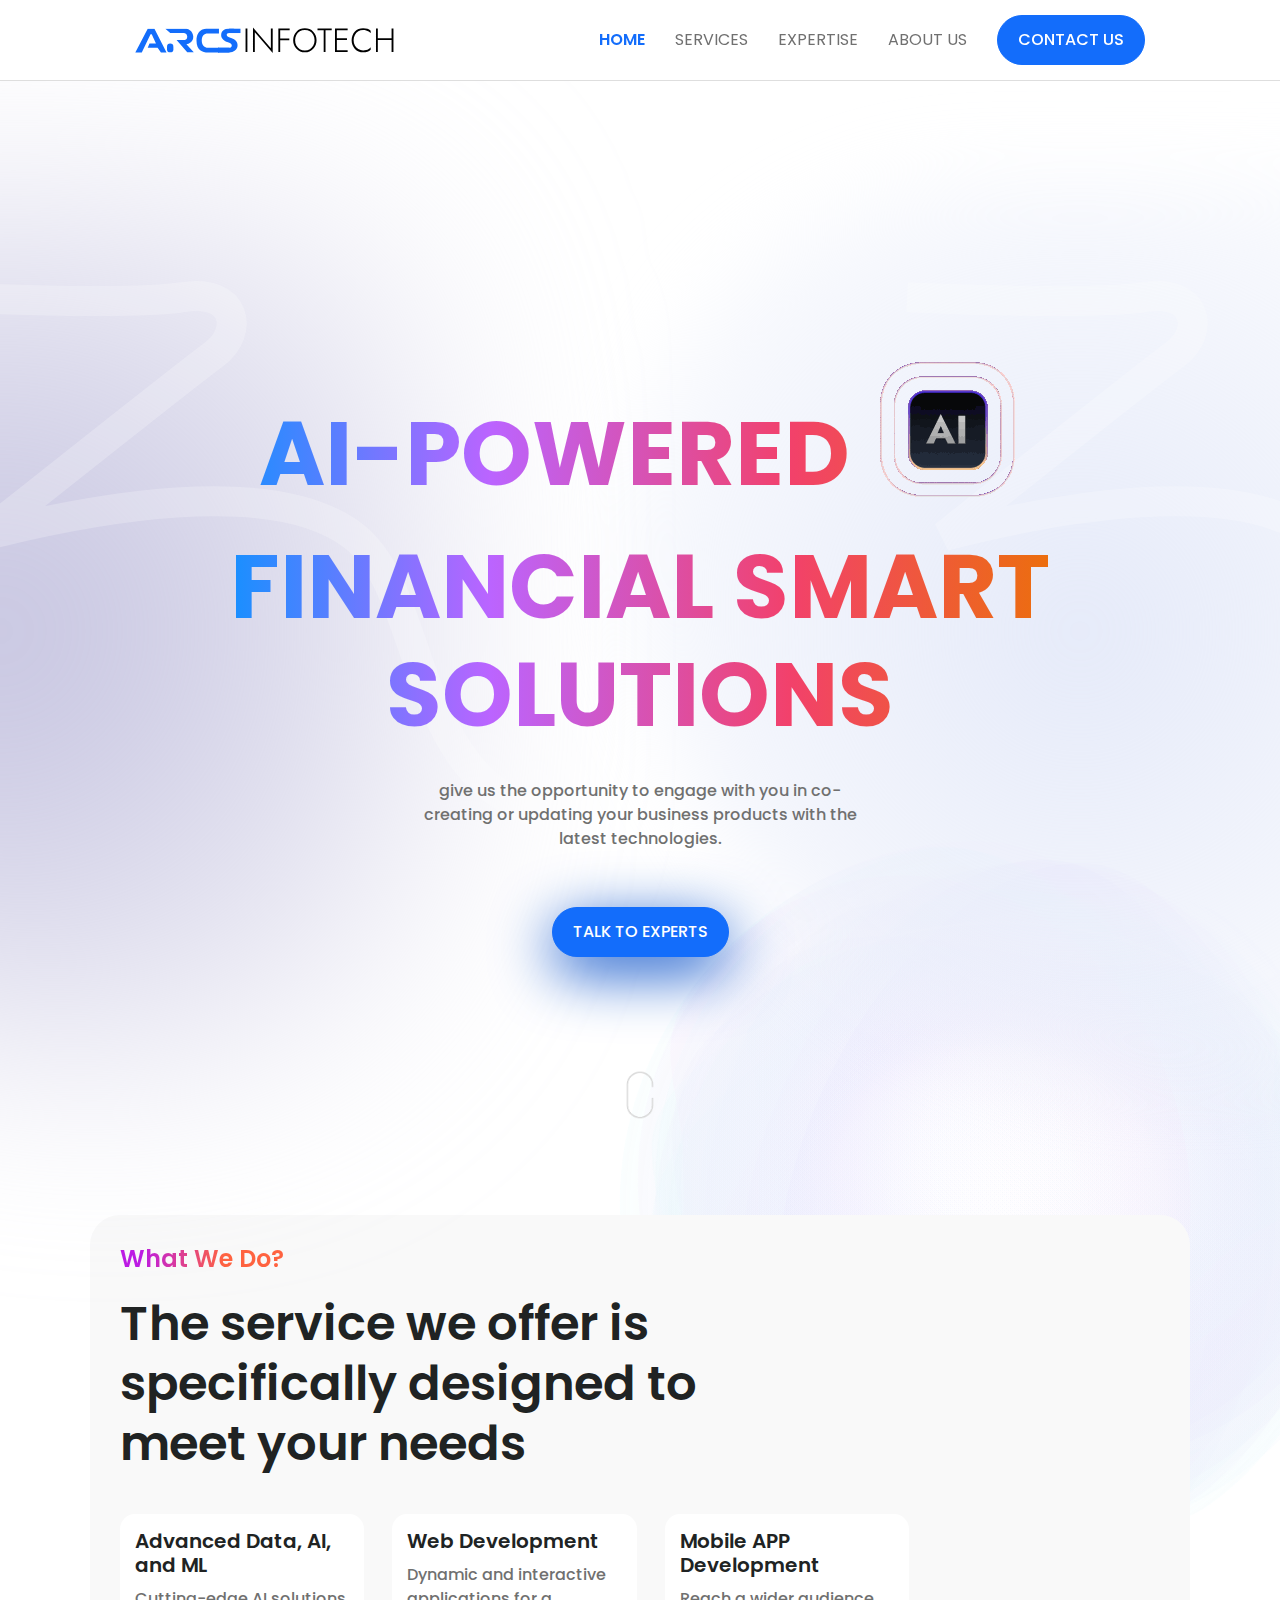
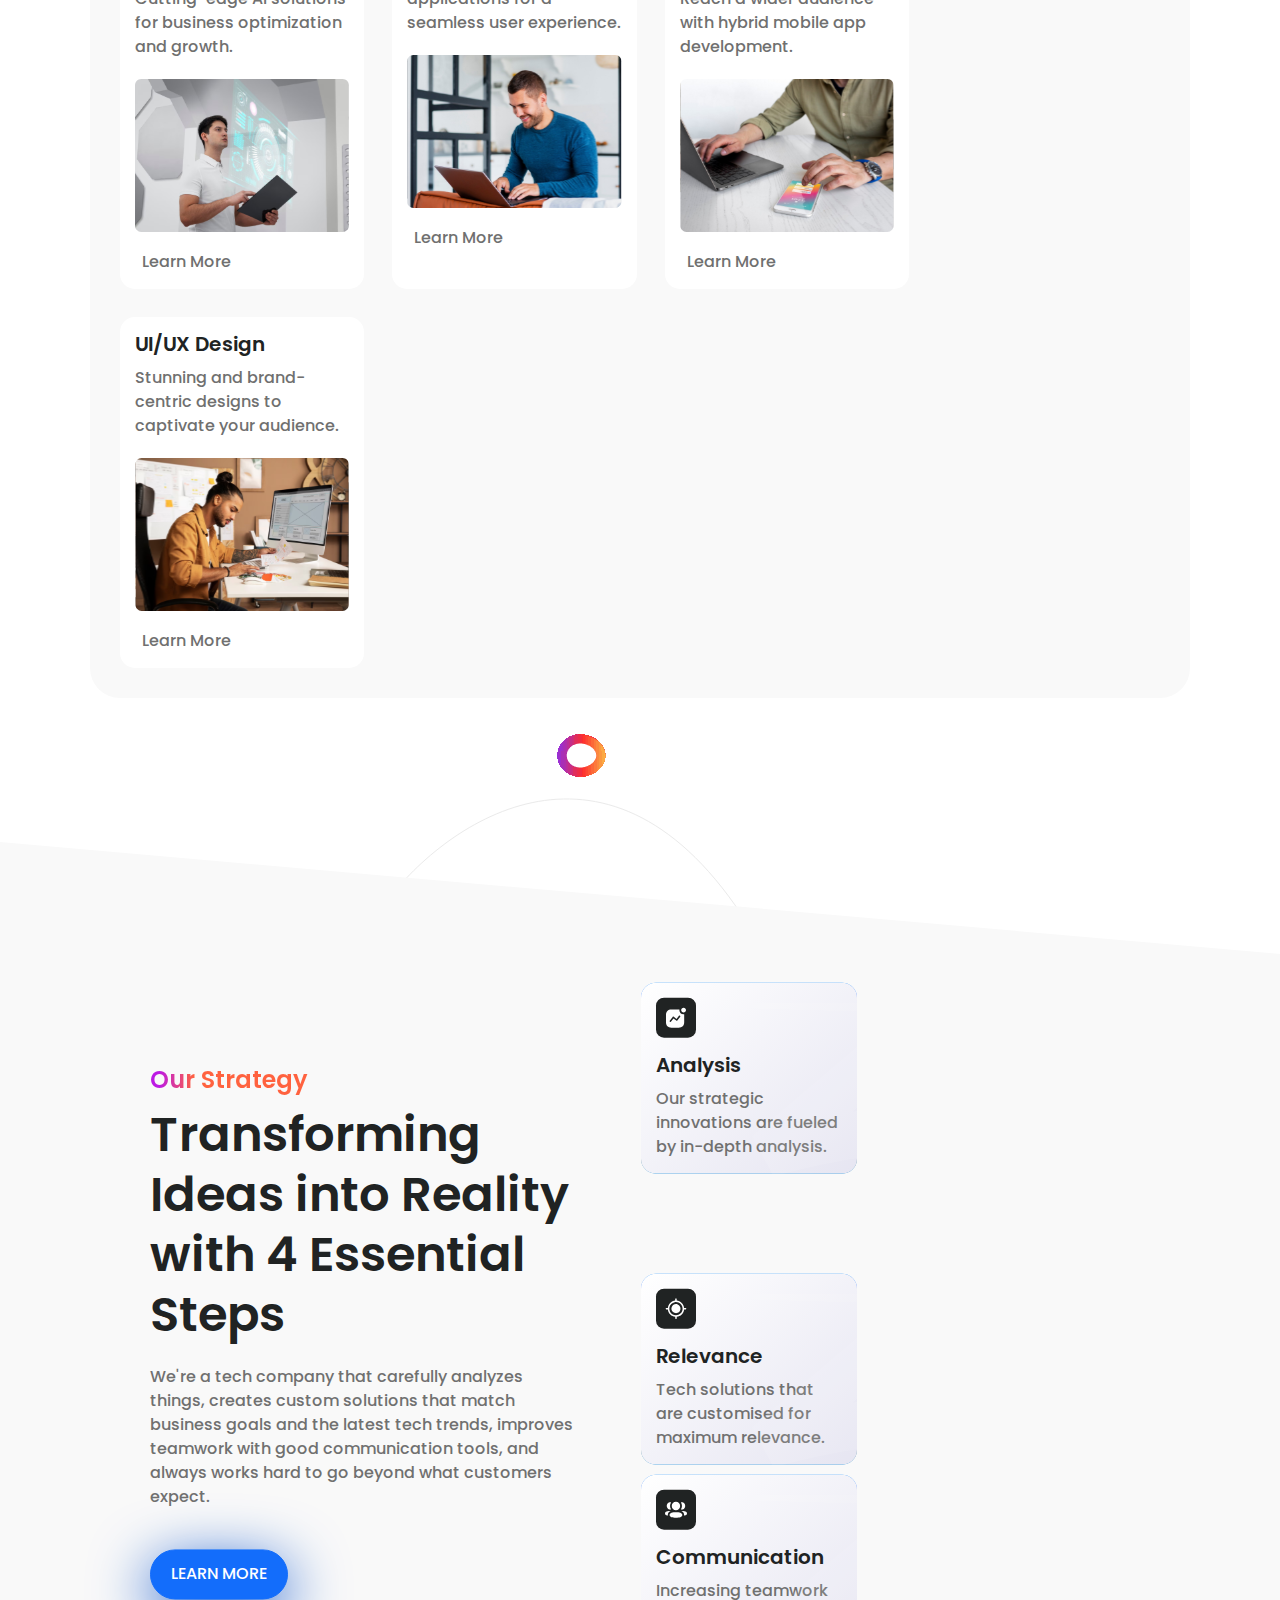
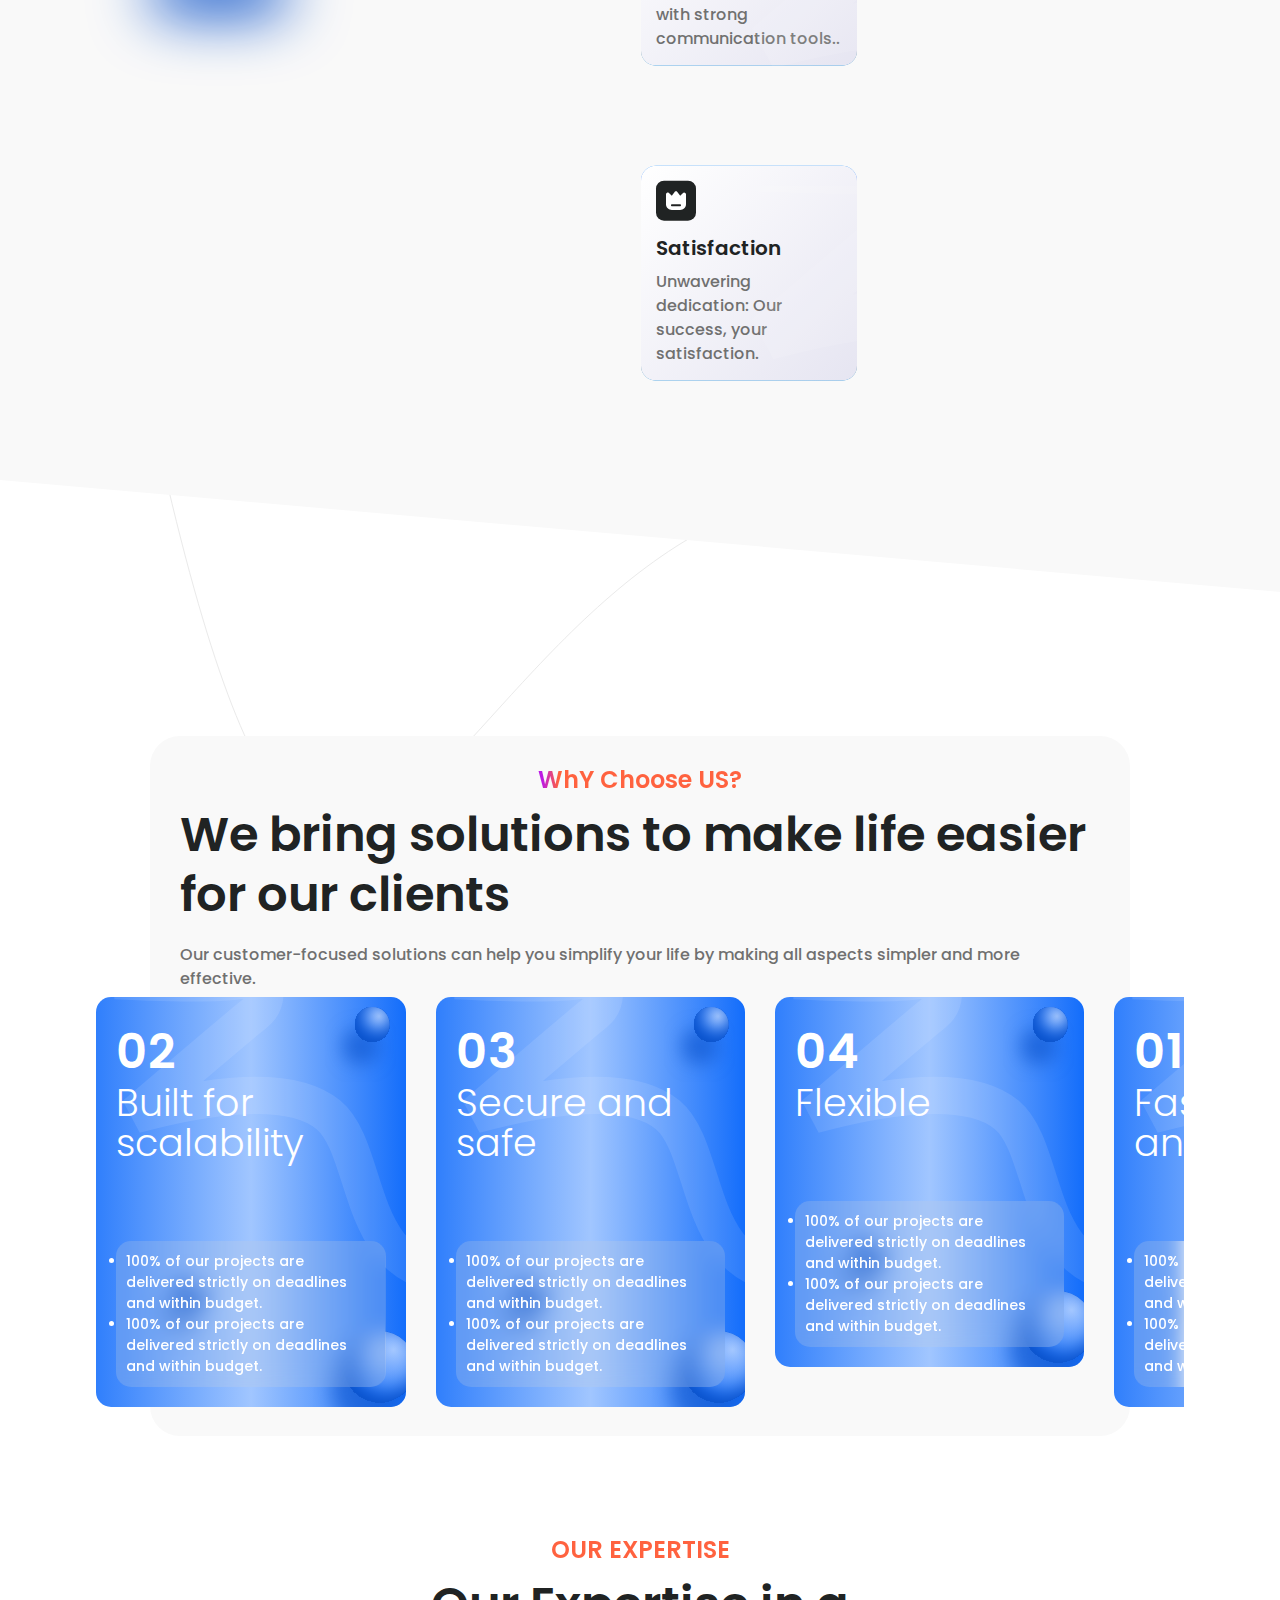
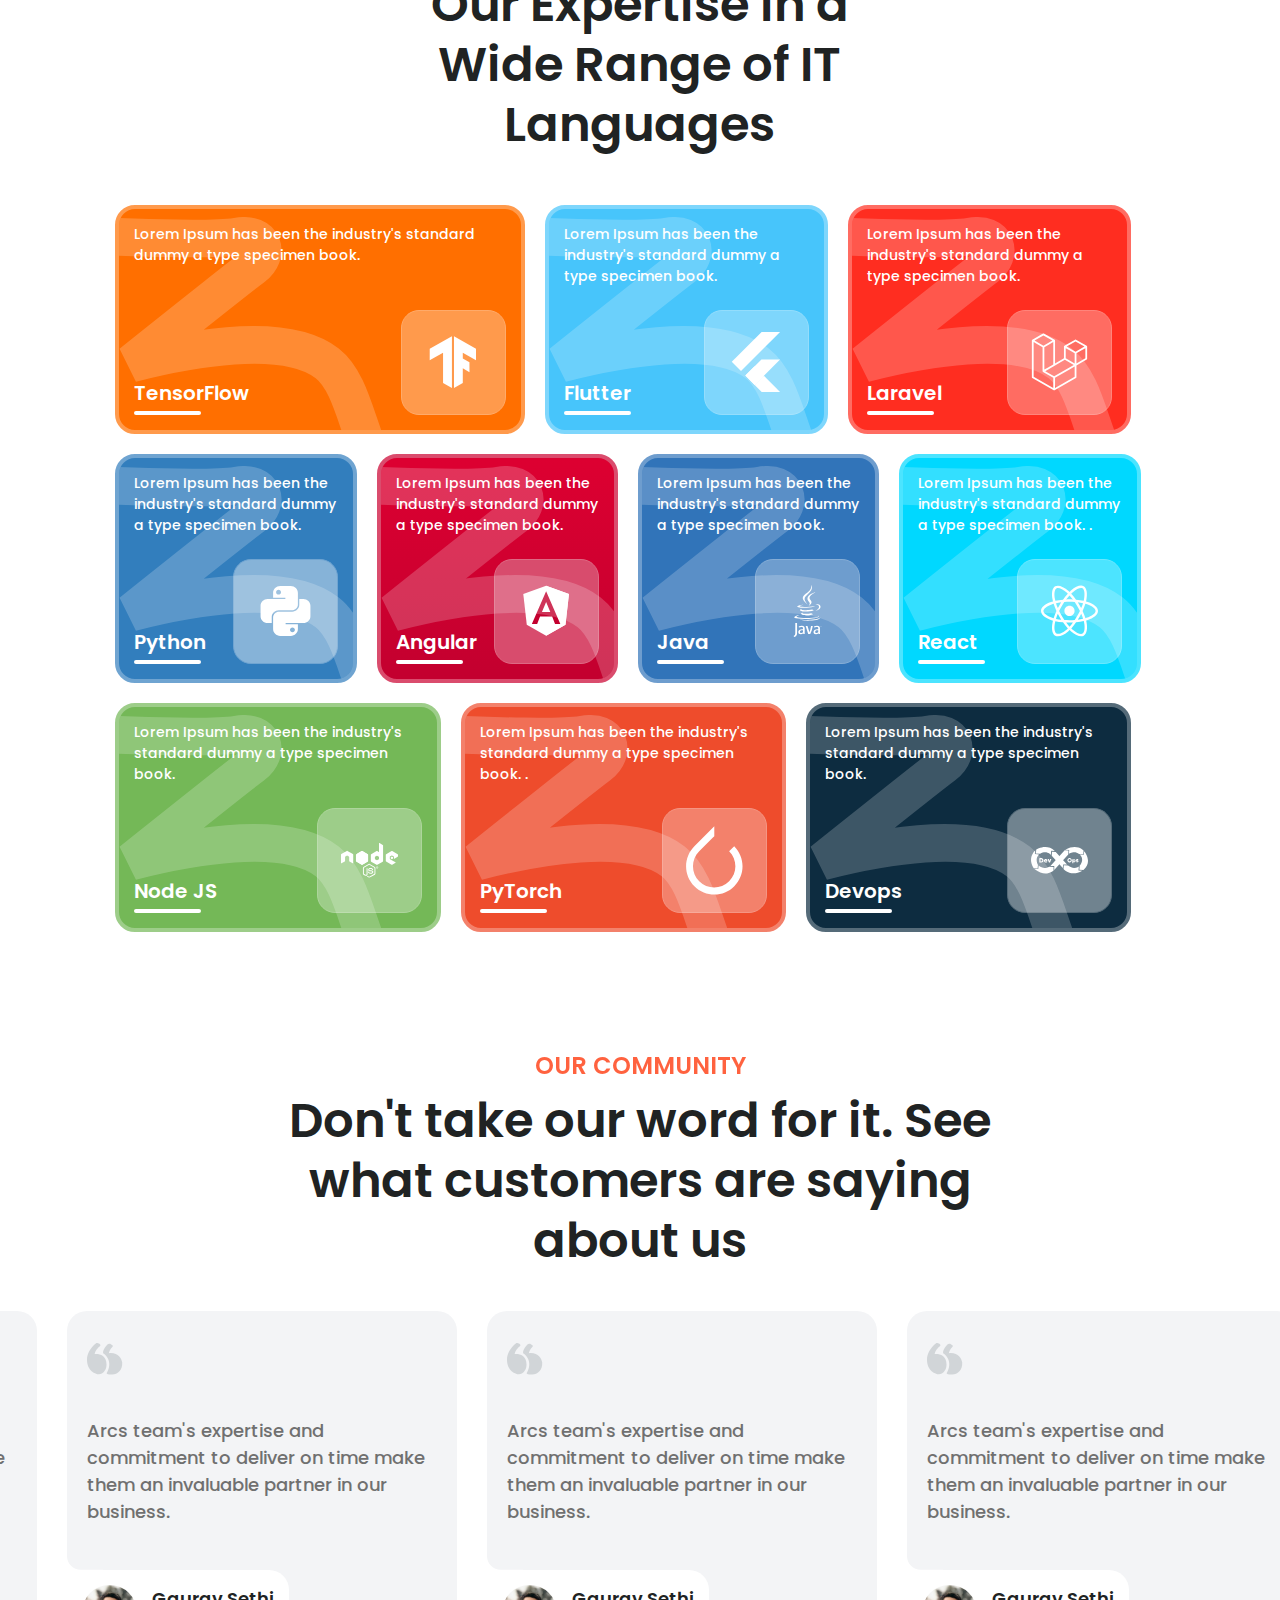
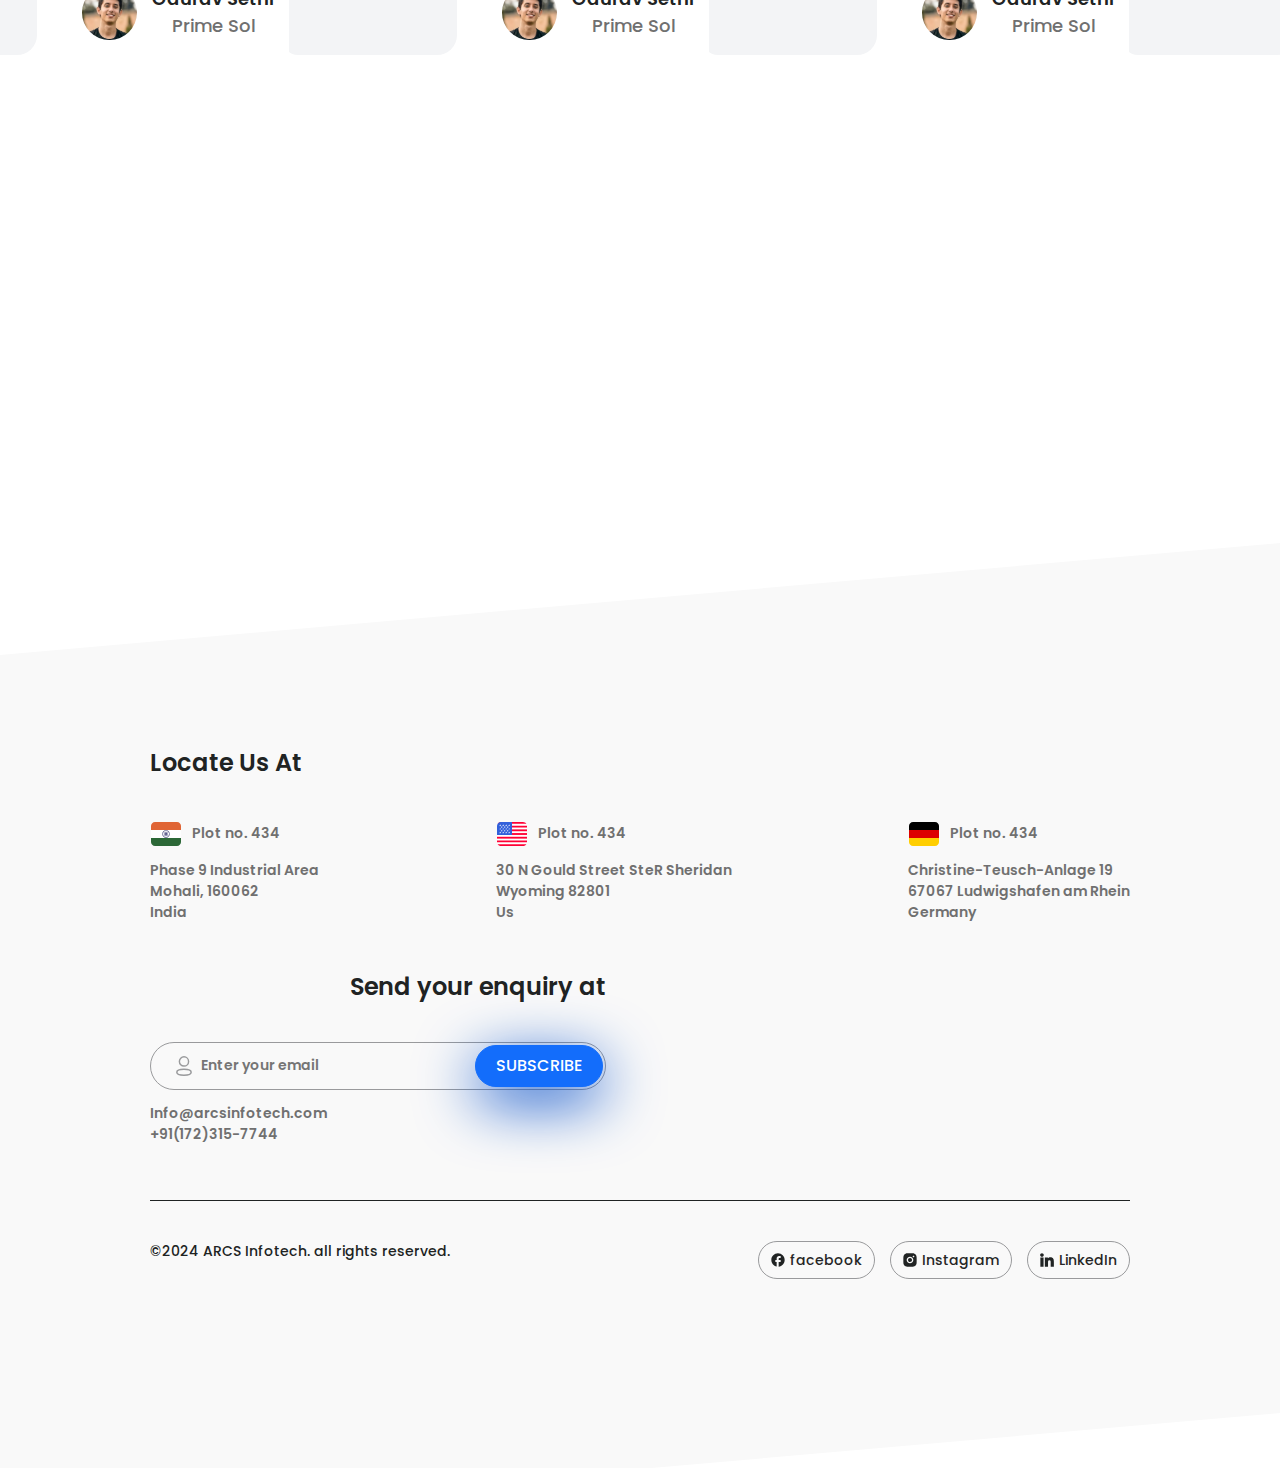
==== commit 22c7f916: "complete css" ====
--- a/index.html
+++ b/index.html
@@ -25,581 +25,599 @@
                 <a href="#">services</a>
                 <a href="#">Expertise</a>
                 <a href="#">about US</a>
-                <a href="#">
-                    <button class="primary-btn .box-shadow-none">Contact Us</button>
-                </a>
-              
+                <button class="primary-btn .box-shadow-none">Contact Us</button>
             </div>
         </div>
-        <div class="left">
+
+        <div class="outer-banner-body">
+            <div class="banner">
+                
+                <div class="banner-div">
+                    <div class="heading-ai">
+                        ai-powered
+                        <div class="ai">
+                            <img src="./image/aigif.gif" alt="">
+                        </div>
+                        financial smart solutions
+                    </div>
+        
+                    <p class="para mt-30">give us the opportunity to engage with you in co-creating or updating your business products with the latest technologies.</p>
+        
+                    <button class="primary-btn mt-40 box-shadow">Talk to Experts</button>
+        
+                    <img src="./image/downarrow.gif" alt="" width="50px" height="50px" class="mt-113"/>
+        
+                </div>
+               
+            </div>
+            <div class="left">
+            </div>
+            <img src="image/Vector 11 (4).svg" alt="" class="left-img">
+            <div class="right">
+            </div>
+            <img src="image/Vector 12.svg" alt="" class="right-img">
+
+            <img src="./image/Frame 108.svg" alt="" class="bottom-img">
+            <div class="todosContainer">
+                <h3 class="colorful-heading-sm-size">What We Do?</h3>
+                <h1 class="large-heading">The service we offer is specifically designed to meet your needs</h1>
+                <div class="cards">
+                    <div class="card1">
+                        <h4 class="card-heading">Advanced Data, AI, and ML</h4>
+                        <p class="normal-text mt-10">Cutting-edge AI solutions for business optimization and growth.</p>
+                        <img src="image/image (4).svg" alt="" class="mt-20 mb-18">
+                        <div class="anchor-tag">
+                            <svg width="24" height="24" viewBox="0 0 24 24" fill="none" xmlns="http://www.w3.org/2000/svg">
+                                <path fill-rule="evenodd" clip-rule="evenodd" d="M10.835 12.0066L10.8366 12.3607C10.8487 13.7652 10.9334 15.0183 11.0794 15.8124C11.0794 15.8267 11.2387 16.6143 11.3401 16.8764C11.4994 17.2554 11.7874 17.577 12.1485 17.7808C12.4376 17.9262 12.7408 18 13.0583 18C13.3078 17.9884 13.7194 17.8629 14.0131 17.7576L14.2572 17.664C15.8739 17.0218 18.9644 14.9234 20.148 13.6402L20.2353 13.5505L20.6247 13.1302C20.8702 12.8085 21 12.4153 21 11.9923C21 11.6134 20.8844 11.2344 20.6531 10.9282C20.5839 10.829 20.4723 10.7017 20.3731 10.5942L19.994 10.1974C18.6895 8.87572 15.8652 7.02183 14.4012 6.40756C14.4012 6.39435 13.4914 6.01432 13.0583 6H13.0005C12.3361 6 11.7154 6.37892 11.3979 6.99137C11.3112 7.1588 11.228 7.48678 11.1648 7.77483L11.051 8.31871C10.9212 9.19332 10.835 10.535 10.835 12.0066ZM4.50325 10.4817C3.67308 10.4817 3 11.1613 3 11.9996C3 12.8378 3.67308 13.5175 4.50325 13.5175L8.20248 13.1903C8.85375 13.1903 9.38174 12.6583 9.38174 11.9996C9.38174 11.3419 8.85375 10.8088 8.20248 10.8088L4.50325 10.4817Z" fill="none"/>
+                            </svg>
+                            <a href="#" class="learn"> Learn More </a>
+                        </div>
+                    </div>
+    
+    
+                    <div class="card1">
+                        <h4 class="card-heading">Web Development</h4>
+                        <p class="normal-text mt-10">Dynamic and interactive applications for a seamless user experience.</p>
+                        <img src="image/image (5).svg" alt="" class="mt-20 mb-18">
+                        <div class="anchor-tag">
+                            <svg width="24" height="24" viewBox="0 0 24 24" fill="none" xmlns="http://www.w3.org/2000/svg">
+                                <path fill-rule="evenodd" clip-rule="evenodd" d="M10.835 12.0066L10.8366 12.3607C10.8487 13.7652 10.9334 15.0183 11.0794 15.8124C11.0794 15.8267 11.2387 16.6143 11.3401 16.8764C11.4994 17.2554 11.7874 17.577 12.1485 17.7808C12.4376 17.9262 12.7408 18 13.0583 18C13.3078 17.9884 13.7194 17.8629 14.0131 17.7576L14.2572 17.664C15.8739 17.0218 18.9644 14.9234 20.148 13.6402L20.2353 13.5505L20.6247 13.1302C20.8702 12.8085 21 12.4153 21 11.9923C21 11.6134 20.8844 11.2344 20.6531 10.9282C20.5839 10.829 20.4723 10.7017 20.3731 10.5942L19.994 10.1974C18.6895 8.87572 15.8652 7.02183 14.4012 6.40756C14.4012 6.39435 13.4914 6.01432 13.0583 6H13.0005C12.3361 6 11.7154 6.37892 11.3979 6.99137C11.3112 7.1588 11.228 7.48678 11.1648 7.77483L11.051 8.31871C10.9212 9.19332 10.835 10.535 10.835 12.0066ZM4.50325 10.4817C3.67308 10.4817 3 11.1613 3 11.9996C3 12.8378 3.67308 13.5175 4.50325 13.5175L8.20248 13.1903C8.85375 13.1903 9.38174 12.6583 9.38174 11.9996C9.38174 11.3419 8.85375 10.8088 8.20248 10.8088L4.50325 10.4817Z" fill="none"/>
+                            </svg>
+                            <a href="#" class="learn"> Learn More </a>
+                        </div>
+                    </div>
+    
+    
+                    <div class="card1">
+                        <h4 class="card-heading">Mobile APP Development</h4>
+                        <p class="normal-text mt-10">Reach a wider audience with hybrid mobile app development.</p>
+                        <img src="image/image (6).svg" alt="" class="mt-20 mb-18">
+                        <div class="anchor-tag">
+                            <svg width="24" height="24" viewBox="0 0 24 24" fill="blue" xmlns="http://www.w3.org/2000/svg">
+                                <path fill-rule="evenodd" clip-rule="evenodd" d="M10.835 12.0066L10.8366 12.3607C10.8487 13.7652 10.9334 15.0183 11.0794 15.8124C11.0794 15.8267 11.2387 16.6143 11.3401 16.8764C11.4994 17.2554 11.7874 17.577 12.1485 17.7808C12.4376 17.9262 12.7408 18 13.0583 18C13.3078 17.9884 13.7194 17.8629 14.0131 17.7576L14.2572 17.664C15.8739 17.0218 18.9644 14.9234 20.148 13.6402L20.2353 13.5505L20.6247 13.1302C20.8702 12.8085 21 12.4153 21 11.9923C21 11.6134 20.8844 11.2344 20.6531 10.9282C20.5839 10.829 20.4723 10.7017 20.3731 10.5942L19.994 10.1974C18.6895 8.87572 15.8652 7.02183 14.4012 6.40756C14.4012 6.39435 13.4914 6.01432 13.0583 6H13.0005C12.3361 6 11.7154 6.37892 11.3979 6.99137C11.3112 7.1588 11.228 7.48678 11.1648 7.77483L11.051 8.31871C10.9212 9.19332 10.835 10.535 10.835 12.0066ZM4.50325 10.4817C3.67308 10.4817 3 11.1613 3 11.9996C3 12.8378 3.67308 13.5175 4.50325 13.5175L8.20248 13.1903C8.85375 13.1903 9.38174 12.6583 9.38174 11.9996C9.38174 11.3419 8.85375 10.8088 8.20248 10.8088L4.50325 10.4817Z" fill="none"/>
+                            </svg>
+                            <a href="#" class="learn"> Learn More </a>
+                        </div>
+                    </div>
+    
+                    <div class="card1">
+                        <h4 class="card-heading">UI/UX Design</h4>
+                        <p class="normal-text mt-10">Stunning and brand-centric designs to captivate your audience.</p>
+                        <img src="image/image (7).svg" alt="" class="mt-20 mb-18">
+                        <div class="anchor-tag">
+                            <svg width="24" height="24" viewBox="0 0 24 24" fill="none" xmlns="http://www.w3.org/2000/svg">
+                                <path fill-rule="evenodd" clip-rule="evenodd" d="M10.835 12.0066L10.8366 12.3607C10.8487 13.7652 10.9334 15.0183 11.0794 15.8124C11.0794 15.8267 11.2387 16.6143 11.3401 16.8764C11.4994 17.2554 11.7874 17.577 12.1485 17.7808C12.4376 17.9262 12.7408 18 13.0583 18C13.3078 17.9884 13.7194 17.8629 14.0131 17.7576L14.2572 17.664C15.8739 17.0218 18.9644 14.9234 20.148 13.6402L20.2353 13.5505L20.6247 13.1302C20.8702 12.8085 21 12.4153 21 11.9923C21 11.6134 20.8844 11.2344 20.6531 10.9282C20.5839 10.829 20.4723 10.7017 20.3731 10.5942L19.994 10.1974C18.6895 8.87572 15.8652 7.02183 14.4012 6.40756C14.4012 6.39435 13.4914 6.01432 13.0583 6H13.0005C12.3361 6 11.7154 6.37892 11.3979 6.99137C11.3112 7.1588 11.228 7.48678 11.1648 7.77483L11.051 8.31871C10.9212 9.19332 10.835 10.535 10.835 12.0066ZM4.50325 10.4817C3.67308 10.4817 3 11.1613 3 11.9996C3 12.8378 3.67308 13.5175 4.50325 13.5175L8.20248 13.1903C8.85375 13.1903 9.38174 12.6583 9.38174 11.9996C9.38174 11.3419 8.85375 10.8088 8.20248 10.8088L4.50325 10.4817Z" fill="none"/>
+                            </svg>
+                            <a href="#" class="learn"> Learn More </a>
+                        </div>
+                    </div>
+                </div>
+            </div>
+
+            <img src="./image/Group 68.gif" alt="" class="circle">
+            <img src="./image/Vector 24 (1).svg" alt="" class="snake">
+    
+            <div class="our-strategy">
+                
+                <div class="text-container">
+                    <h3 class="colorful-heading-sm-size">Our Strategy</h3>
+                    <h1 class="large-heading mt-10">Transforming Ideas into Reality with 4 Essential Steps</h1>
+                    <p class="normal-text mt-20">We're a tech company that carefully analyzes things, creates custom solutions that match business goals and the latest tech trends, improves teamwork with good communication tools, and always works hard to go beyond what customers expect.</p>
+                    <!-- <button class="primary-btn box-shadow mt-40">Learn more</button> -->
+    
+                    <button class="primary-btn mt-40 box-shadow">Learn more</button>
+                </div>
+    
+                <div class="colorful-card">
+                    <div class="card2 first-card">
+                        <img src="image/Vector 11 (2).svg" alt="" class="z-img">
+                        <div class="img-div">
+                            <img src="./image/Activity.svg" alt="">
+                        </div>
+                        <h4 class="card-heading mt-15">Analysis</h4>
+                        <p class="normal-text mt-10">Our strategic innovations are fueled by in-depth analysis.</p>
+                        <div class="overlay"></div>
+                    </div>
+                
+                    <div class="card2 second-card">
+                        <img src="image/Vector 11 (2).svg" alt="" class="z-img">
+                        <div class="img-div">
+                            <img src="./image/Icons.svg" alt="">
+                        </div>
+                        <h4 class="card-heading mt-15">Relevance</h4>
+                        <p class="normal-text mt-10">Tech solutions that are customised for maximum relevance.</p>
+                        <div class="overlay"></div>
+                    </div>
+    
+                    <div class="card2 third-card">
+                        <img src="image/Vector 11 (2).svg" alt="" class="z-img">
+                        <div class="img-div">
+                            <img src="./image/3 User.svg" alt="">
+                        </div>
+                        <h4 class="card-heading mt-15">Communication</h4>
+                        <p class="normal-text mt-10">Increasing teamwork with strong communication tools..</p>
+                        <div class="overlay"></div>
+                    </div>
+    
+                    <div class="card2 fourth-card">
+                        <img src="image/Vector 11 (2).svg" alt="" class="z-img">
+                        <div class="img-div">
+                            <img src="./image/Icons-1.svg" alt="">
+                        </div>
+                        <h4 class="card-heading mt-15">Satisfaction</h4>
+                        <p class="normal-text mt-10">Unwavering dedication: Our success, your satisfaction.</p>
+                        <div class="overlay"></div>
+                    </div>
+                </div>
+            </div>
+            <div class="outer-why-choose">
+                <div class="why-choose-us">
+                    <h3 class="colorful-heading-sm-size">WhY Choose US?</h3>
+                    <h1 class="large-heading">We bring solutions to make life easier for our clients</h1>
+                    <p class="normal-text mt-10">Our customer-focused solutions can help you simplify your life by making all aspects simpler and more effective.</p>
+                </div>
+                <div class="owl-carousel choose-div">
+                    <div class="item">
+                        <img src="image/Ellipse 61.svg" alt="" class="small-circle1">
+                        <h1>01</h1>
+                        <h2>Fast launch and revenue</h2>
+    
+                        <img src="image/Ellipse 61.svg" alt="" class="small-circle2">
+                        <div class="list">
+                            <li>100% of our projects are delivered strictly on deadlines and within budget.</li>
+                            <li>100% of our projects are delivered strictly on deadlines and within budget.</li>
+                        </div>
+    
+                        <img src="image/Ellipse 59.svg" alt="" class="big-circle">
+                        <img src="image/Vector 11 (2).svg" alt="" class="z-img">
+                    </div>
+    
+                    <div class="item">
+                        <img src="image/Ellipse 61.svg" alt="" class="small-circle1">
+                        <h1>02</h1>
+                        <h2>Built for scalability</h2>
+                        <img src="image/Ellipse 61.svg" alt="" class="small-circle2">
+                        <div class="list">
+                            <li>100% of our projects are delivered strictly on deadlines and within budget.</li>
+                            <li>100% of our projects are delivered strictly on deadlines and within budget.</li>
+                        </div>
+    
+                        <img src="image/Ellipse 59.svg" alt="" class="big-circle">
+                        <img src="image/Vector 11 (2).svg" alt="" class="z-img">
+                    </div>
+    
+                    <div class="item">
+                        <img src="image/Ellipse 61.svg" alt="" class="small-circle1">
+                        <h1>03</h1>
+                        <h2>Secure and safe</h2>
+                        <img src="image/Ellipse 61.svg" alt="" class="small-circle2">
+                        <div class="list">
+                            <li>100% of our projects are delivered strictly on deadlines and within budget.</li>
+                            <li>100% of our projects are delivered strictly on deadlines and within budget.</li>
+                        </div>
+    
+                        <img src="image/Ellipse 59.svg" alt="" class="big-circle">
+                        <img src="image/Vector 11 (2).svg" alt="" class="z-img">
+                    </div>
+    
+                    <div class="item">
+                        <img src="image/Ellipse 61.svg" alt="" class="small-circle1">
+                        <h1>04</h1>
+                        <h2>Flexible</h2>
+                        <img src="image/Ellipse 61.svg" alt="" class="small-circle2">
+                        <div class="list">
+                            <li>100% of our projects are delivered strictly on deadlines and within budget.</li>
+                            <li>100% of our projects are delivered strictly on deadlines and within budget.</li>
+                        </div>
+    
+                        <img src="image/Ellipse 59.svg" alt="" class="big-circle">
+                        <img src="image/Vector 11 (2).svg" alt="" class="z-img">
+                    </div>
+                </div>
+            </div>
+            
+            <div class="our-expertise">
+                <h3 class="colorful-heading-sm-size">OUR EXPERTISE</h3>
+                <h1 class="large-heading">Our Expertise in a Wide Range of IT Languages</h1>
+    
+                <div class="expertise-div">
+                    <div class="divs div1">
+                        <p>Lorem Ipsum has been the industry's standard dummy  a type specimen book. </p>
+                        <div class="lower-div">
+                            <h3>TensorFlow</h3>
+                        
+                            <div class="img-div">
+                                <svg width="60" height="60" viewBox="0 0 60 60" fill="none" xmlns="http://www.w3.org/2000/svg">
+                                    <mask id="mask0_55_608-421371" style="mask-type:luminance" maskUnits="userSpaceOnUse" x="30" y="2" width="24" height="56">
+                                    <path d="M53.8138 16.1592L30.4441 2.82373V57.482L39.7804 52.0712V36.6922L46.8315 40.7684L46.7917 30.2469L39.7804 26.2467V20.1377L53.8464 28.254L53.8138 16.1592Z" fill="white"/>
+                                    </mask>
+                                    <g mask="url(#mask0_55_608-421371)">
+                                    <path d="M60.206 2.62598H2.81567V57.5519H60.206V2.62598Z" fill="white"/>
+                                    </g>
+                                    <mask id="mask1_55_608-433789" style="mask-type:luminance" maskUnits="userSpaceOnUse" x="4" y="2" width="25" height="56">
+                                    <path d="M4.97377 16.1592L28.3435 2.82373V57.482L19.0072 52.0712V20.1377L4.94116 28.254L4.97377 16.1592Z" fill="white"/>
+                                    </mask>
+                                    <g mask="url(#mask1_55_608-433789)">
+                                    <path d="M59.8181 2.62598H2.42773V57.5519H59.8181V2.62598Z" fill="white"/>
+                                    </g>
+                                    </svg>
+                            </div>
+                        </div>
+    
+                        <img src="./image/Vector 11.svg" alt="" class="z-img">
+                        <div class="overlay"></div>
+                    </div>
+    
+    
+                    <div class="divs div2">
+                        <p>Lorem Ipsum has been the industry's standard dummy  a type specimen book.  </p>
+                        <div class="lower-div">
+                            <h3>Flutter</h3>
+                            <div class="img-div">
+                                <svg width="50" height="60" viewBox="0 0 50 60" fill="none" xmlns="http://www.w3.org/2000/svg">
+                                    <path d="M30.6149 0L0.772949 29.842L10.0096 39.0787L49.0885 0H30.6149Z" fill="white"/>
+                                    <path d="M30.407 27.52L14.4287 43.4983L23.7001 52.9082L32.9197 43.6886L49.0885 27.52H30.407Z" fill="white"/>
+                                    <path d="M23.7002 52.9081L30.7188 59.9267H49.0884L32.9196 43.6885L23.7002 52.9081Z" fill="white"/>
+                                    <path d="M14.3247 43.6021L23.5616 34.3652L32.9195 43.6886L23.7001 52.9082L14.3247 43.6021Z" fill="white"/>
+                                    <path d="M23.7002 52.908L31.3772 50.3605L32.1398 44.4683L23.7002 52.908Z" fill="white" fill-opacity="0.8"/>
+                                </svg>
+                            </div>
+                        </div>
+                        <img src="./image/Vector 11.svg" alt="" class="z-img">
+                        <div class="overlay"></div>
+                    </div>
+    
+    
+                    <div class="divs div3">
+                        <p>Lorem Ipsum has been the industry's standard dummy  a type specimen book.  </p>
+                        <div class="lower-div">
+                            <h3>Laravel</h3>
+                            <div class="img-div">
+                                <svg width="60" height="60" viewBox="0 0 60 60" fill="none" xmlns="http://www.w3.org/2000/svg">
+                                    <path d="M59.0572 13.5499C59.0788 13.6298 59.09 13.7121 59.09 13.7948V26.6512C59.09 26.9871 58.9103 27.2973 58.619 27.4644L47.8284 33.677V45.9908C47.8284 46.326 47.6503 46.6353 47.3597 46.804L24.8352 59.7706C24.7837 59.7999 24.7274 59.8186 24.6712 59.8385C24.6501 59.8455 24.6302 59.8584 24.6079 59.8643C24.4505 59.9058 24.285 59.9058 24.1275 59.8643C24.1017 59.8573 24.0783 59.8432 24.0537 59.8338C24.0021 59.8151 23.9482 59.7987 23.899 59.7706L1.37924 46.804C1.08806 46.6368 0.908203 46.3267 0.908203 45.9908V7.42168C0.908203 7.33732 0.919921 7.25529 0.941012 7.17561C0.948042 7.14866 0.964447 7.12406 0.973821 7.09711C0.991397 7.04789 1.0078 6.99751 1.03358 6.95181C1.05116 6.92135 1.07693 6.89674 1.09803 6.86862C1.12498 6.83112 1.14958 6.79245 1.18122 6.75965C1.20817 6.73269 1.24332 6.71278 1.27379 6.68934C1.30777 6.66122 1.33823 6.63075 1.3769 6.60849H1.37807L12.6385 0.125226C12.9287 -0.0417419 13.2858 -0.0417419 13.5759 0.125226L24.8364 6.60849H24.8387C24.8762 6.63192 24.9079 6.66122 24.9419 6.68817C24.9723 6.7116 25.0063 6.7327 25.0333 6.75847C25.0661 6.79245 25.0895 6.83112 25.1176 6.86862C25.1375 6.89674 25.1645 6.92135 25.1809 6.95181C25.2079 6.99868 25.2231 7.04789 25.2418 7.09711C25.2512 7.12406 25.2676 7.14866 25.2746 7.17679C25.2962 7.25664 25.3072 7.33897 25.3074 7.42168V31.5116L34.6908 26.1087V13.7936C34.6908 13.7116 34.7025 13.6284 34.7236 13.5499C34.7318 13.5218 34.747 13.4972 34.7564 13.4702C34.7751 13.421 34.7916 13.3706 34.8173 13.3249C34.8349 13.2945 34.8607 13.2699 34.8806 13.2417C34.9087 13.2042 34.9322 13.1656 34.965 13.1328C34.9919 13.1058 35.0259 13.0859 35.0564 13.0625C35.0915 13.0343 35.122 13.0039 35.1595 12.9816H35.1607L46.4223 6.49835C46.7124 6.33114 47.0696 6.33114 47.3597 6.49835L58.6202 12.9816C58.66 13.005 58.6905 13.0343 58.7256 13.0613C58.7549 13.0847 58.7889 13.1058 58.8158 13.1316C58.8487 13.1656 58.8721 13.2042 58.9002 13.2417C58.9213 13.2699 58.9471 13.2945 58.9635 13.3249C58.9904 13.3706 59.0057 13.421 59.0244 13.4702C59.035 13.4972 59.0502 13.5218 59.0572 13.5499ZM57.2129 26.1087V15.4177L53.2723 17.6862L47.8284 20.8206V31.5116L57.2141 26.1087H57.2129ZM45.9524 45.4483V34.7503L40.5975 37.8085L25.3063 46.5357V57.3345L45.9524 45.4483ZM2.78534 9.04455V45.4483L23.4291 57.3333V46.5369L12.6444 40.4333L12.6409 40.4309L12.6362 40.4286C12.5999 40.4075 12.5694 40.377 12.5354 40.3512C12.5061 40.3278 12.4722 40.309 12.4464 40.2833L12.444 40.2798C12.4136 40.2505 12.3925 40.2141 12.3667 40.1813C12.3433 40.1497 12.3151 40.1227 12.2964 40.0899L12.2952 40.0864C12.2741 40.0513 12.2612 40.0091 12.246 39.9692C12.2308 39.9341 12.2109 39.9013 12.2015 39.8638V39.8626C12.1898 39.8181 12.1874 39.7712 12.1827 39.7255C12.178 39.6904 12.1687 39.6552 12.1687 39.6201V39.6177V14.4475L6.72592 11.3119L2.78534 9.04572V9.04455ZM13.1084 2.02111L3.72625 7.42168L13.1061 12.8223L22.4871 7.42051L13.1061 2.02111H13.1084ZM17.9876 35.7252L23.4303 32.5919V9.04455L19.4897 11.313L14.0458 14.4475V37.9949L17.9876 35.7252ZM46.891 8.39423L37.51 13.7948L46.891 19.1954L56.2708 13.7936L46.891 8.39423ZM45.9524 20.8206L40.5085 17.6862L36.5679 15.4177V26.1087L42.0107 29.2419L45.9524 31.5116V20.8206ZM24.3665 44.9128L38.1263 37.0575L45.0045 33.1321L35.6305 27.7351L24.8376 33.9488L15.0008 39.6119L24.3665 44.9128Z" fill="white"/>
+                                </svg>
+                            </div>
+                        </div>
+                        <img src="./image/Vector 11.svg" alt="" class="z-img">
+                        <div class="overlay"></div>
+                    </div>
+    
+    
+                    <div class="divs div4">
+                        <p>Lorem Ipsum has been the industry's standard dummy  a type specimen book.  </p>
+                        <div class="lower-div">
+                            <h3>Python</h3>
+                            <div class="img-div">
+                                <svg width="60" height="60" viewBox="0 0 60 60" fill="none" xmlns="http://www.w3.org/2000/svg">
+                                    <path fill-rule="evenodd" clip-rule="evenodd" d="M24.4057 3.75C20.2862 3.75 16.9467 6.98349 16.9467 10.9722V15.9722H29.8566V17.3611H11.209C7.08951 17.3611 3.75 20.5946 3.75 24.5833V35.4167C3.75 39.4054 7.08951 42.6388 11.209 42.6388H15.5123V36.5278C15.5123 32.5391 18.8518 29.3055 22.9714 29.3055H36.7417C40.2276 29.3055 43.0532 26.5695 43.0532 23.1945V10.9722C43.0532 6.98349 39.7138 3.75 35.5942 3.75H24.4057ZM22.6845 12.6389C24.1104 12.6389 25.2664 11.5196 25.2664 10.1389C25.2664 8.75818 24.1104 7.63888 22.6845 7.63888C21.2584 7.63888 20.1024 8.75818 20.1024 10.1389C20.1024 11.5196 21.2584 12.6389 22.6845 12.6389Z" fill="white"/>
+                                    <path fill-rule="evenodd" clip-rule="evenodd" d="M35.594 56.2502C39.7136 56.2502 43.0531 53.0167 43.0531 49.0281V44.028H30.1432V42.6392H48.7908C52.9104 42.6392 56.2497 39.4056 56.2497 35.4169V24.5835C56.2497 20.5948 52.9104 17.3613 48.7908 17.3613H44.4875V23.4724C44.4875 27.4612 41.1479 30.6947 37.0286 30.6947H23.258C19.7722 30.6947 16.9465 33.4307 16.9465 36.8057V49.0281C16.9465 53.0167 20.2861 56.2502 24.4055 56.2502H35.594ZM37.3154 47.3614C35.8893 47.3614 34.7334 48.4806 34.7334 49.8613C34.7334 51.2421 35.8893 52.3612 37.3154 52.3612C38.7414 52.3612 39.8973 51.2421 39.8973 49.8613C39.8973 48.4806 38.7414 47.3614 37.3154 47.3614Z" fill="white"/>
+                                </svg>
+                            </div>
+                        </div>
+                        <img src="./image/Vector 11.svg" alt="" class="z-img">
+                        <div class="overlay"></div>
+                    </div>
+    
+    
+                    <div class="divs div5">
+                        <p>Lorem Ipsum has been the industry's standard dummy  a type specimen book.   </p>
+                        <div class="lower-div">
+                            <h3>Angular</h3>
+                            <div class="img-div">
+                                <svg width="61" height="62" viewBox="0 0 61 62" fill="none" xmlns="http://www.w3.org/2000/svg">
+                                    <path d="M30.0979 4.01465L5.65918 12.8918L9.38668 45.8066L30.0979 57.4912L50.8092 45.8066L54.5367 12.8918L30.0979 4.01465Z" fill="white"/>
+                                    <path d="M30.0979 4.01465V9.95055V9.92381V37.0097V57.4912L50.8091 45.8066L54.5366 12.8918L30.0979 4.01465Z" fill="white"/>
+                                    <path d="M30.0976 9.92383L14.8201 44.8173H20.5163L23.5876 37.0097H36.5551L39.6263 44.8173H45.3226L30.0976 9.92383ZM34.5601 32.1968H25.6351L30.0976 21.2609L34.5601 32.1968Z" fill="#C3002F"/>
+                                    </svg>
+                            </div>
+                        </div>
+                        <img src="./image/Vector 11.svg" alt="" class="z-img">
+                        <div class="overlay"></div>
+                    </div>
+    
+                    <div class="divs div6">
+                        <p>Lorem Ipsum has been the industry's standard dummy  a type specimen book.   </p>
+                        <div class="lower-div">
+                            <h3>Java</h3>
+                            <div class="img-div">
+                                <svg width="60" height="60" viewBox="0 0 60 60" fill="none" xmlns="http://www.w3.org/2000/svg">
+                                    <g clip-path="url(#clip0_55_598-276045)">
+                                    <path fill-rule="evenodd" clip-rule="evenodd" d="M25.0178 31.6655C25.0178 31.6655 23.5847 32.4994 26.0388 32.7811C29.0127 33.1207 30.5317 33.0718 33.8079 32.4521C33.8079 32.4521 34.6704 32.9922 35.8744 33.4594C28.5281 36.6073 19.2483 33.2773 25.0178 31.6655ZM24.1198 27.5576C24.1198 27.5576 22.5121 28.7476 24.9683 29.0016C28.1452 29.3297 30.6528 29.3565 34.9948 28.521C34.9948 28.521 35.5943 29.1296 36.5378 29.462C27.6568 32.0596 17.7657 29.6665 24.1198 27.5576Z" fill="white"/>
+                                    <path fill-rule="evenodd" clip-rule="evenodd" d="M31.6867 20.5889C33.4977 22.6735 31.212 24.5483 31.212 24.5483C31.212 24.5483 35.8083 22.1761 33.6972 19.2044C31.7262 16.4343 30.2144 15.0582 38.3981 10.3125C38.3981 10.3125 25.5518 13.5196 31.6867 20.5889Z" fill="white"/>
+                                    <path fill-rule="evenodd" clip-rule="evenodd" d="M41.4027 34.7045C41.4027 34.7045 42.4636 35.5792 40.2342 36.2556C35.995 37.5396 22.5868 37.9268 18.8624 36.3066C17.5246 35.7239 20.0347 34.9162 20.8244 34.7456C21.648 34.5675 22.1181 34.5999 22.1181 34.5999C20.6292 33.5515 12.4947 36.659 17.9868 37.5505C32.9629 39.9787 45.2868 36.4573 41.4027 34.7045ZM25.7074 23.3013C25.7074 23.3013 18.888 24.9215 23.2928 25.5104C25.1533 25.7591 28.8593 25.7018 32.3142 25.412C35.1368 25.1751 37.97 24.6684 37.97 24.6684C37.97 24.6684 36.9755 25.0951 36.2549 25.5863C29.3287 27.4082 15.9508 26.5597 19.8025 24.6973C23.059 23.122 25.7074 23.3013 25.7074 23.3013ZM37.9417 30.139C44.9818 26.4816 41.7268 22.966 39.4542 23.4398C38.8985 23.5559 38.6492 23.6561 38.6492 23.6561C38.6492 23.6561 38.8565 23.3318 39.2506 23.1923C43.7457 21.6126 47.2021 27.8527 37.8013 30.3239C37.801 30.3239 37.9093 30.2262 37.9417 30.139Z" fill="white"/>
+                                    <path fill-rule="evenodd" clip-rule="evenodd" d="M33.6974 2.64697C33.6974 2.64697 37.5955 6.54755 29.9991 12.5436C23.9072 17.3553 28.6102 20.0979 29.9973 23.2328C26.4407 20.0245 23.8319 17.1997 25.5819 14.5713C28.1511 10.713 35.2703 8.84196 33.6974 2.64697Z" fill="white"/>
+                                    <path fill-rule="evenodd" clip-rule="evenodd" d="M26.3998 40.0529C33.1563 40.485 43.5339 39.813 43.7801 36.6152C43.7801 36.6152 43.3076 37.8273 38.1955 38.7889C32.4279 39.8746 25.3131 39.7482 21.0947 39.0519C21.0947 39.0519 21.9591 39.7672 26.3998 40.0529Z" fill="white"/>
+                                    <path fill-rule="evenodd" clip-rule="evenodd" d="M43.4681 45.7874H43.2626V45.6722H43.817V45.7874H43.6116V46.3626H43.4681V45.7874ZM44.5743 45.816H44.5719L44.3677 46.3623H44.274L44.071 45.816H44.0685V46.3623H43.9322V45.6719H44.1323L44.3203 46.1603L44.5084 45.6719H44.7066V46.3623H44.5747L44.5743 45.816ZM25.2928 52.2696C24.6556 52.8218 23.982 53.1325 23.3772 53.1325C22.5156 53.1325 22.048 52.6149 22.048 51.7865C22.048 50.8898 22.5486 50.2336 24.5519 50.2336H25.2925L25.2928 52.2696ZM27.0515 54.2537V48.1116C27.0515 46.5419 26.1562 45.506 23.9982 45.506C22.7391 45.506 21.6353 45.8169 20.7379 46.2132L20.9962 47.3011C21.7032 47.0415 22.6171 46.8009 23.5141 46.8009C24.7574 46.8009 25.2925 47.3011 25.2925 48.3367V49.1133H24.6712C21.6512 49.1133 20.2884 50.285 20.2884 52.0465C20.2884 53.5642 21.1864 54.4271 22.877 54.4271C23.9636 54.4271 24.7754 53.9785 25.5334 53.3221L25.6713 54.2537H27.0515ZM32.9212 54.2537H30.7282L28.0877 45.6622H30.0033L31.6421 50.9417L32.007 52.528C32.8337 50.2336 33.4205 47.9043 33.714 45.6622H35.5766C35.078 48.4911 34.1797 51.597 32.9212 54.2537ZM41.3371 52.2696C40.698 52.8218 40.0244 53.1325 39.4209 53.1325C38.5593 53.1325 38.0924 52.6149 38.0924 51.7865C38.0924 50.8898 38.5932 50.2336 40.5953 50.2336H41.3371V52.2696ZM43.0964 54.2537V48.1116C43.0964 46.5419 42.1984 45.506 40.0425 45.506C38.7822 45.506 37.6787 45.8169 36.7813 46.2132L37.0396 47.3011C37.7465 47.0415 38.6623 46.8009 39.5597 46.8009C40.8011 46.8009 41.3368 47.3011 41.3368 48.3367V49.1133H40.7155C37.6952 49.1133 36.3334 50.285 36.3334 52.0465C36.3334 53.5642 37.2295 54.4271 38.9204 54.4271C40.008 54.4271 40.8185 53.9785 41.5783 53.3221L41.7168 54.2537H43.0964ZM18.3601 55.7136C17.8589 56.446 17.0484 57.0259 16.1622 57.3531L15.2937 56.3302C15.9689 55.9838 16.5472 55.4244 16.8165 54.904C17.0484 54.4402 17.1452 53.8438 17.1452 52.4163V42.6064H19.0144V52.2809C19.0144 54.1902 18.8618 54.9619 18.3601 55.7136Z" fill="white"/>
+                                    </g>
+                                    <defs>
+                                    <clipPath id="clip0_55_598-276045">
+                                    <rect width="60" height="60" fill="white"/>
+                                    </clipPath>
+                                    </defs>
+                                    </svg>
+                            </div>
+                        </div>
+                        <img src="./image/Vector 11.svg" alt="" class="z-img">
+                        <div class="overlay"></div>
+                    </div>
+    
+    
+                    <div class="divs div7">
+                        <p>Lorem Ipsum has been the industry's standard dummy  a type specimen book. .   </p>
+                        <div class="lower-div">
+                            <h3>React</h3>
+                            <div class="img-div">
+                                <svg width="60" height="54" viewBox="0 0 60 54" fill="none" xmlns="http://www.w3.org/2000/svg">
+                                    <path d="M49.332 17.5837C48.7096 17.3694 48.0647 17.1667 47.4006 16.975C47.5097 16.5296 47.6099 16.0899 47.699 15.6576C49.1611 8.56052 48.2051 2.84303 44.9408 0.960584C41.8107 -0.844429 36.6917 1.03759 31.5218 5.53682C31.0246 5.96947 30.5261 6.42753 30.0278 6.90759C29.6957 6.58997 29.3642 6.28303 29.0336 5.98944C23.6153 1.17856 18.1844 -0.848808 14.9233 1.03908C11.7962 2.84933 10.8701 8.22432 12.1862 14.9503C12.3133 15.6 12.4619 16.2634 12.6299 16.938C11.8612 17.1561 11.1192 17.3888 10.4092 17.6362C4.05687 19.8509 0 23.3219 0 26.9222C0 30.6406 4.35506 34.3703 10.9715 36.6317C11.4936 36.8102 12.0354 36.9789 12.5938 37.1391C12.4125 37.8687 12.2549 38.5836 12.1226 39.2809C10.8677 45.8902 11.8477 51.1382 14.9664 52.937C18.1878 54.7946 23.5942 52.8852 28.8586 48.2834C29.2747 47.9197 29.6923 47.5339 30.1106 47.1296C30.6529 47.6517 31.1942 48.1459 31.7327 48.6094C36.8319 52.9974 41.8683 54.7693 44.9841 52.9655C48.2023 51.1025 49.2482 45.4649 47.8904 38.6058C47.7867 38.082 47.666 37.5468 47.5304 37.0021C47.9101 36.8899 48.2828 36.774 48.6463 36.6535C55.5247 34.3745 60 30.6903 60 26.9222C60 23.3089 55.8123 19.8145 49.332 17.5837ZM47.8402 34.2205C47.5121 34.3291 47.1754 34.4341 46.8324 34.5359C46.0731 32.132 45.0482 29.5757 43.7941 26.9347C44.9909 24.3566 45.9761 21.833 46.7142 19.4446C47.328 19.6222 47.9237 19.8096 48.4977 20.0073C54.05 21.9186 57.4368 24.7447 57.4368 26.9222C57.4368 29.2417 53.7792 32.2526 47.8402 34.2205ZM45.3759 39.1036C45.9763 42.1366 46.0621 44.8788 45.6643 47.0224C45.307 48.9487 44.5883 50.2329 43.6998 50.7473C41.8089 51.8418 37.7653 50.4191 33.4043 46.6664C32.9044 46.2362 32.4008 45.7768 31.8957 45.2907C33.5863 43.4417 35.276 41.2921 36.9251 38.9048C39.8256 38.6475 42.566 38.2267 45.0511 37.6522C45.1735 38.1459 45.2822 38.6302 45.3759 39.1036ZM20.4554 50.5581C18.6079 51.2106 17.1366 51.2293 16.2471 50.7164C14.3546 49.6248 13.5678 45.4112 14.641 39.7589C14.7639 39.1116 14.9102 38.4467 15.0789 37.767C17.5367 38.3105 20.257 38.7016 23.1645 38.9373C24.8247 41.2733 26.5632 43.4205 28.3151 45.3006C27.9324 45.6701 27.5511 46.0219 27.172 46.3534C24.8441 48.3883 22.5112 49.832 20.4554 50.5581ZM11.8005 34.2063C8.8748 33.2064 6.45868 31.9067 4.80255 30.4885C3.31441 29.2141 2.56307 27.9488 2.56307 26.9222C2.56307 24.7374 5.82034 21.9507 11.2529 20.0566C11.9121 19.8268 12.6021 19.6102 13.3182 19.4067C14.069 21.849 15.0539 24.4025 16.2424 26.9846C15.0385 29.605 14.0396 32.1991 13.2814 34.67C12.7709 34.5233 12.2764 34.3689 11.8005 34.2063ZM14.7017 14.4581C13.5741 8.69541 14.3229 4.34825 16.2074 3.25741C18.2147 2.09533 22.6534 3.75221 27.3316 7.90616C27.6307 8.17167 27.9309 8.44956 28.2319 8.73706C26.4887 10.6089 24.7661 12.74 23.1206 15.0622C20.2988 15.3238 17.5976 15.7439 15.1141 16.3066C14.958 15.6785 14.8197 15.0614 14.7017 14.4581ZM40.5829 20.8488C39.9892 19.8234 39.3797 18.8221 38.7584 17.8482C40.6728 18.0902 42.5069 18.4115 44.2294 18.8046C43.7123 20.4619 43.0677 22.1947 42.309 23.9711C41.7648 22.9378 41.1891 21.896 40.5829 20.8488ZM30.0286 10.5689C31.2109 11.8497 32.3949 13.2798 33.5594 14.8313C32.3859 14.7759 31.1979 14.7471 30 14.7471C28.8135 14.7471 27.6342 14.7753 26.4679 14.8297C27.6336 13.2926 28.8279 11.8645 30.0286 10.5689ZM19.4067 20.8666C18.8136 21.8949 18.2487 22.9311 17.713 23.9692C16.9665 22.199 16.328 20.4583 15.8064 18.7775C17.5183 18.3944 19.3438 18.0811 21.246 17.8437C20.6159 18.8266 20.0014 19.8354 19.4067 20.8666ZM21.3008 36.1835C19.3355 35.9642 17.4825 35.6671 15.771 35.2946C16.301 33.5838 16.9536 31.8059 17.7158 29.9976C18.2529 31.0349 18.8202 32.0715 19.4168 33.1021C20.0246 34.1521 20.6544 35.1805 21.3008 36.1835ZM30.0995 43.4562C28.8847 42.1455 27.673 40.6955 26.4895 39.136C27.6383 39.181 28.8096 39.2041 30 39.2041C31.223 39.2041 32.4319 39.1765 33.6219 39.1236C32.4535 40.7112 31.2738 42.1634 30.0995 43.4562ZM42.3335 29.9054C43.1354 31.7333 43.8115 33.5019 44.3483 35.1835C42.6086 35.5804 40.7303 35.9 38.7513 36.1376C39.3742 35.1505 39.989 34.1321 40.5932 33.0845C41.2044 32.0246 41.7848 30.9631 42.3335 29.9054ZM38.3729 31.804C37.435 33.4302 36.4721 34.9826 35.4946 36.448C33.7142 36.5753 31.8748 36.6409 30 36.6409C28.1328 36.6409 26.3166 36.5829 24.5677 36.4694C23.5507 34.9848 22.5669 33.4278 21.635 31.818C20.7055 30.2126 19.8502 28.5936 19.0751 26.9837C19.85 25.3701 20.7032 23.7493 21.6274 22.1468L21.6272 22.1471C22.5537 20.5403 23.5289 18.9909 24.5365 17.5155C26.3209 17.3806 28.1507 17.3103 29.9999 17.3103C31.8575 17.3103 33.6897 17.3812 35.4736 17.5172C36.4657 18.9818 37.4343 20.5262 38.3645 22.1332C39.3053 23.7583 40.1695 25.3683 40.9511 26.9473C40.1719 28.5534 39.3096 30.1797 38.3729 31.804ZM43.6605 3.18115C45.6697 4.33982 46.451 9.01271 45.1887 15.1403C45.1081 15.5313 45.0175 15.9296 44.919 16.3332C42.4297 15.7588 39.7266 15.3314 36.8966 15.0659C35.2479 12.7181 33.5394 10.5837 31.8246 8.73589C32.2856 8.29235 32.746 7.86942 33.2045 7.47032C37.6341 3.6154 41.7742 2.0934 43.6605 3.18115ZM30 21.5644C32.959 21.5644 35.3578 23.9631 35.3578 26.9222C35.3578 29.8812 32.959 32.28 30 32.28C27.041 32.28 24.6422 29.8812 24.6422 26.9222C24.6422 23.9631 27.041 21.5644 30 21.5644Z" fill="white"/>
+                                </svg>
+                            </div>
+                        </div>
+                        <img src="./image/Vector 11.svg" alt="" class="z-img">
+                        <div class="overlay"></div>
+                    </div>
+    
+                    <div class="divs div8">
+                        <p>Lorem Ipsum has been the industry's standard dummy  a type specimen book.   </p>
+                        <div class="lower-div">
+                            <h3>Node JS</h3>
+                            <div class="img-div">
+                                <svg width="80" height="49" viewBox="0 0 80 49" fill="none" xmlns="http://www.w3.org/2000/svg">
+                                    <g clip-path="url(#clip0_55_572-822050)">
+                                    <path d="M39.5411 48.7346C39.2771 48.7346 39.0148 48.6657 38.7834 48.5331L36.3715 47.1127C36.0112 46.9123 36.187 46.8415 36.3058 46.8006C36.7861 46.6333 36.8836 46.5956 37.3963 46.306C37.4502 46.2754 37.5207 46.2862 37.5759 46.3185L39.4288 47.4122C39.4957 47.4482 39.5907 47.4482 39.6527 47.4122L46.8774 43.2641C46.9443 43.2264 46.9877 43.149 46.9877 43.0699V34.7772C46.9877 34.6945 46.9443 34.6207 46.8759 34.5794L39.6541 30.4348C39.5872 30.3953 39.4986 30.3953 39.4317 30.4348L32.2113 34.5794C32.1413 34.6189 32.0969 34.6963 32.0969 34.7754V43.0681C32.0969 43.1472 32.1403 43.2228 32.209 43.2605L34.1874 44.3974C35.2616 44.9316 35.9181 44.3021 35.9181 43.6689V35.4842C35.9181 35.3672 36.0103 35.2773 36.1279 35.2773H37.0429C37.1569 35.2773 37.2509 35.3672 37.2509 35.4842V43.6725C37.2509 45.0971 36.4697 45.9156 35.1115 45.9156C34.6938 45.9156 34.3646 45.9156 33.4459 45.4659L31.5507 44.3794C31.0823 44.1096 30.793 43.6059 30.793 43.0681V34.7754C30.793 34.2358 31.0823 33.7321 31.5507 33.4659L38.7826 29.316C39.2402 29.0587 39.8478 29.0587 40.3017 29.316L47.5246 33.4677C47.9912 33.7357 48.2824 34.2376 48.2824 34.7772V43.0699C48.2824 43.6077 47.9912 44.1096 47.5246 44.3794L40.3017 48.5293C40.0702 48.6624 39.808 48.7308 39.5404 48.7308" fill="white"/>
+                                    <path d="M41.7729 43.0208C38.6118 43.0208 37.949 41.5774 37.949 40.3668C37.949 40.2517 38.0423 40.1599 38.1582 40.1599H39.0914C39.1944 40.1599 39.2812 40.2346 39.2975 40.3359C39.4386 41.2817 39.8581 41.7587 41.7697 41.7587C43.2924 41.7587 43.9398 41.4166 43.9398 40.6134C43.9398 40.1511 43.7553 39.8075 41.3899 39.5773C39.4115 39.383 38.189 38.9495 38.189 37.3755C38.189 35.9256 39.4187 35.0622 41.4785 35.0622C43.7915 35.0622 44.938 35.8609 45.0827 37.577C45.0881 37.6363 45.0664 37.6939 45.0267 37.7371C44.9869 37.7784 44.9308 37.8036 44.8729 37.8036H43.9344C43.8367 37.8036 43.7517 37.7353 43.7318 37.6417C43.5058 36.647 42.9596 36.3286 41.4749 36.3286C39.8129 36.3286 39.6194 36.9042 39.6194 37.3359C39.6194 37.8594 39.8473 38.0123 42.0898 38.3073C44.3105 38.6005 45.3648 39.0142 45.3648 40.5666C45.3648 42.1316 44.0519 43.0292 41.7624 43.0292M50.5623 34.2347H50.8046C51.0035 34.2347 51.0415 34.0962 51.0415 34.0153C51.0415 33.803 50.895 33.803 50.8137 33.803H50.5641L50.5623 34.2347ZM50.2675 33.5548H50.8046C50.9891 33.5548 51.3508 33.5548 51.3508 33.9649C51.3508 34.2509 51.1663 34.3103 51.056 34.3463C51.2712 34.3607 51.2857 34.501 51.3146 34.6988C51.3291 34.823 51.3526 35.037 51.396 35.109H51.065C51.056 35.037 51.0053 34.6413 51.0053 34.6197C50.9836 34.5316 50.9529 34.4884 50.8426 34.4884H50.5695V35.1108H50.2675V33.5548ZM49.6219 34.3283C49.6219 34.9723 50.1445 35.4939 50.7865 35.4939C51.4339 35.4939 51.9566 34.9615 51.9566 34.3283C51.9566 33.6825 51.4267 33.1698 50.7847 33.1698C50.1518 33.1698 49.6201 33.6753 49.6201 34.3265M52.1808 34.3319C52.1808 35.0946 51.5533 35.717 50.7883 35.717C50.0288 35.717 49.3958 35.1018 49.3958 34.3319C49.3958 33.5476 50.0433 32.9468 50.7883 32.9468C51.5388 32.9468 52.179 33.5494 52.179 34.3319" fill="white"/>
+                                    <path fill-rule="evenodd" clip-rule="evenodd" d="M17.1686 16.2879C17.1686 15.9569 16.9932 15.6529 16.706 15.4883L9.04616 11.1046C8.91686 11.029 8.772 10.9894 8.62516 10.9841H8.54595C8.3991 10.9894 8.25425 11.029 8.12277 11.1046L0.463321 15.4883C0.17795 15.6538 0 15.9578 0 16.2888L0.0168185 28.0964C0.0168185 28.2601 0.101815 28.413 0.24649 28.4939C0.387548 28.5802 0.564775 28.5802 0.705833 28.4939L5.25948 25.9C5.54702 25.7298 5.72244 25.4291 5.72244 25.1013V19.5852C5.72244 19.256 5.89785 18.952 6.18449 18.7883L8.12313 17.6777C8.26709 17.5949 8.42514 17.5539 8.58609 17.5539C8.74451 17.5539 8.90619 17.5946 9.04616 17.6775L10.9839 18.7878C11.2707 18.9514 11.4469 19.2555 11.4469 19.5846V25.1004C11.4469 25.4278 11.6246 25.73 11.9107 25.8991L16.4615 28.4912C16.6043 28.5758 16.7821 28.5758 16.9244 28.4912C17.0648 28.4103 17.1537 28.2574 17.1537 28.0937L17.1686 16.2879ZM53.3134 22.4356C53.3134 22.5178 53.2695 22.5939 53.1977 22.6346L50.5668 24.1431C50.4953 24.1839 50.4071 24.1839 50.3358 24.1431L47.7046 22.6346C47.6322 22.5937 47.5888 22.5176 47.5888 22.4356V19.4143C47.5888 19.3319 47.6322 19.256 47.7028 19.2146L50.3322 17.7036C50.4046 17.6622 50.4932 17.6622 50.5655 17.7036L53.1968 19.2146C53.2691 19.256 53.3125 19.3319 53.3125 19.4143L53.3134 22.4356ZM54.0241 0.057755C53.8806 -0.0217534 53.7059 -0.0195948 53.5641 0.0626119C53.423 0.145358 53.3359 0.29646 53.3359 0.460154V12.1526C53.3359 12.2677 53.2744 12.3738 53.1742 12.4314C53.0747 12.489 52.9508 12.489 52.8505 12.4314L50.9317 11.3321C50.646 11.1677 50.2941 11.1677 50.0072 11.3321L42.3449 15.7308C42.0586 15.8945 41.8819 16.1985 41.8819 16.5259V25.3258C41.8819 25.655 42.0586 25.9572 42.3449 26.1227L50.0072 30.5244C50.2933 30.6881 50.6456 30.6881 50.9326 30.5244L58.595 26.1209C58.8807 25.9554 59.0579 25.6532 59.0579 25.324V3.39261C59.0579 3.05875 58.8753 2.75169 58.5823 2.58853L54.0241 0.057755ZM79.5399 19.3348C79.8246 19.1704 79.9998 18.8667 79.9998 18.5393V16.4066C79.9998 16.0785 79.8244 15.7758 79.5392 15.6107L71.9257 11.2143C71.6381 11.0488 71.2855 11.0488 70.9979 11.2143L63.3374 15.6125C63.0499 15.7779 62.8745 16.0802 62.8745 16.4093V25.2056C62.8745 25.5366 63.0535 25.8424 63.341 26.0061L70.9527 30.3215C71.233 30.4816 71.5766 30.4834 71.8606 30.3269L76.4648 27.7816C76.6095 27.7006 76.7018 27.5477 76.7018 27.3822C76.7018 27.2167 76.6131 27.062 76.4685 26.9811L68.7609 22.5811C68.6162 22.5002 68.5276 22.3473 68.5276 22.1836V19.4242C68.5276 19.2594 68.6144 19.1076 68.7591 19.0256L71.1571 17.6495C71.3 17.5667 71.4754 17.5667 71.6182 17.6495L74.018 19.0256C74.1609 19.1065 74.2495 19.2594 74.2495 19.4231V21.5925C74.2495 21.7562 74.3381 21.9091 74.481 21.9918C74.6239 22.0728 74.8011 22.0728 74.944 21.99L79.5399 19.3348Z" fill="white"/>
+                                    <path fill-rule="evenodd" clip-rule="evenodd" d="M71.3496 18.9223C71.4038 18.8905 71.4718 18.8905 71.5268 18.9223L72.9971 19.766C73.052 19.7976 73.0857 19.8559 73.0857 19.9189V21.608C73.0857 21.6709 73.052 21.7292 72.9971 21.7609L71.5268 22.6045C71.4718 22.6364 71.4038 22.6364 71.3496 22.6045L69.8802 21.7609C69.8242 21.7292 69.7898 21.6709 69.7898 21.608V19.9189C69.7898 19.8559 69.8224 19.7976 69.8784 19.766L71.3496 18.9223Z" fill="white"/>
+                                    <mask id="mask0_55_572-807650" style="mask-type:luminance" maskUnits="userSpaceOnUse" x="20" y="11" width="19" height="20">
+                                    <path d="M29.0655 11.2576L21.4465 15.6318C21.1611 15.7955 20.9861 16.0977 20.9861 16.4244V25.1789C20.9861 25.5058 21.1611 25.8078 21.4465 25.9715L29.066 30.3491C29.3508 30.5123 29.702 30.5123 29.9865 30.3491L37.6047 25.9715C37.8886 25.8078 38.0641 25.5056 38.0641 25.1789V16.4244C38.0641 16.0977 37.8886 15.7955 37.6029 15.6318L29.9858 11.2576C29.8429 11.1761 29.6838 11.1353 29.5246 11.1353C29.3655 11.1353 29.2063 11.1761 29.0635 11.2576" fill="white"/>
+                                    </mask>
+                                    <g mask="url(#mask0_55_572-807650)">
+                                    <path d="M45.7644 14.8888L24.2955 4.42139L13.2876 26.7582L34.7559 37.2262L45.7644 14.8888Z" fill="white"/>
+                                    </g>
+                                    <mask id="mask1_55_572-026930" style="mask-type:luminance" maskUnits="userSpaceOnUse" x="21" y="11" width="17" height="20">
+                                    <path d="M21.1748 25.7333C21.2477 25.8274 21.3388 25.9088 21.4461 25.97L27.9818 29.7251L29.0704 30.3475C29.2332 30.441 29.4187 30.4806 29.601 30.4671C29.6618 30.4622 29.7226 30.4509 29.7819 30.4342L37.8175 15.7989C37.756 15.7323 37.684 15.6765 37.6034 15.6298L32.6146 12.7642L29.9776 11.255C29.9027 11.2118 29.8215 11.1813 29.7388 11.1597L21.1748 25.7333Z" fill="white"/>
+                                    </mask>
+                                    <g mask="url(#mask1_55_572-026930)">
+                                    <path d="M11.8931 17.984L27.0523 38.3923L47.1006 23.6587L31.9405 3.25098L11.8931 17.984Z" fill="white"/>
+                                    </g>
+                                    <mask id="mask2_55_572-979617" style="mask-type:luminance" maskUnits="userSpaceOnUse" x="21" y="11" width="18" height="20">
+                                    <path d="M29.435 11.1401C29.3071 11.1527 29.1822 11.1923 29.067 11.2574L21.4697 15.6191L29.6619 30.4612C29.7759 30.445 29.888 30.4073 29.9893 30.349L37.6082 25.9713C37.8433 25.8357 38.0043 25.6062 38.0531 25.3461L29.7017 11.1551C29.6402 11.143 29.5788 11.1367 29.5155 11.1367C29.4901 11.1367 29.4648 11.138 29.4395 11.1403" fill="white"/>
+                                    </mask>
+                                    <g mask="url(#mask2_55_572-979617)">
+                                    <path d="M21.4697 11.1367V30.4616H38.05V11.1367H21.4697Z" fill="white"/>
+                                    </g>
+                                    </g>
+                                    <defs>
+                                    <clipPath id="clip0_55_572-822050">
+                                    <rect width="80" height="48.7356" fill="white"/>
+                                    </clipPath>
+                                    </defs>
+                                    </svg>
+                            </div>
+                        </div>
+                        <img src="./image/Vector 11.svg" alt="" class="z-img">
+                        <div class="overlay"></div>
+                    </div>
+    
+    
+                    <div class="divs div9">
+                        <p>Lorem Ipsum has been the industry's standard dummy  a type specimen book. .   </p>
+                        <div class="lower-div">
+                            <h3>PyTorch</h3>
+                            <div class="img-div">
+                                <svg width="61" height="74" viewBox="0 0 61 74" fill="none" xmlns="http://www.w3.org/2000/svg">
+                                    <path d="M51.5923 22.2255L46.1651 27.6527C55.0765 36.564 55.0765 50.9026 46.1651 59.68C37.2538 68.5914 22.9152 68.5914 14.1378 59.68C5.22645 50.7686 5.22645 36.43 14.1378 27.6527L28.2754 13.5151L30.2855 11.505V0.851562L8.9786 22.1585C-2.88089 34.018 -2.88089 53.1807 8.9786 65.0402C20.8381 76.8997 40.0009 76.8997 51.6593 65.0402C63.4518 53.1807 63.4518 34.1519 51.5923 22.2255Z" fill="white"/>
+                                    </svg>
+                            </div>
+                        </div>
+                        <img src="./image/Vector 11.svg" alt="" class="z-img">
+                        <div class="overlay"></div>
+                    </div>
+    
+                    <div class="divs div10">
+                        <p>Lorem Ipsum has been the industry's standard dummy  a type specimen book.   </p>
+                        <div class="lower-div">
+                            <h3>Devops</h3>
+                            <div class="img-div">
+                                <svg width="70" height="34" viewBox="0 0 70 34" fill="none" xmlns="http://www.w3.org/2000/svg">
+                                    <path d="M22.5496 25.1491L27.6637 25.5252V29.8878C27.6637 29.8878 18.1081 39.287 4.18433 28.1584H8.92912L9.45496 23.8716C9.45496 23.8716 14.8699 29.3602 22.5496 25.1491Z" fill="white"/>
+                                    <path d="M5.23167 4.99609C5.23167 4.99609 -5.16042 14.6591 3.34842 27.031L8.09811 27.4829L8.55058 22.8956C8.55058 22.8956 4.18488 15.751 9.82483 10.1109L4.76697 9.72013L5.23167 4.99609Z" fill="white"/>
+                                    <path d="M6.36211 4.31895C6.36211 4.31895 19.3247 -4.0275 29.1787 6.04833L24.8106 5.74789L24.3581 10.6331C24.3581 10.6331 19.3883 4.6194 11.1069 9.28237L6.06128 9.05764L6.36211 4.31895Z" fill="white"/>
+                                    <path d="M25.4871 11.8394L25.7879 6.80029L30.3811 7.25218L44.2363 22.6676H39.494L39.0415 26.9544L25.4871 11.8394Z" fill="white"/>
+                                    <path d="M23.8325 24.3231L41.376 4.99463L46.045 5.44651L45.7442 10.1852L28.5015 29.3598L28.5749 24.3964L23.8325 24.3231Z" fill="white"/>
+                                    <path d="M42.0532 4.299L46.9105 4.69471L46.573 9.32104C46.573 9.32104 53.744 4.75089 58.9975 9.60194L64.1336 9.82666L64.5959 5.32246C64.5959 5.32246 56.5689 -3.71525 42.0532 4.299Z" fill="white"/>
+                                    <path d="M59.7313 10.3341L64.8674 10.6346L65.2637 6.10352C65.2637 6.10352 76.502 18.6073 64.3587 29.3597L59.3914 29.0153L59.8438 23.8858C59.8438 23.8858 66.5648 16.3699 59.7313 10.3341Z" fill="white"/>
+                                    <path d="M45.4429 23.8713L40.2554 23.4194L39.9644 27.9896C39.9644 27.9896 49.1702 38.593 63.0622 30.1318L58.3174 29.7483L58.7699 24.841C58.7699 24.841 52.7264 29.6799 45.4429 23.8713Z" fill="white"/>
+                                    <path d="M52.0069 15.9712V17.681C51.9921 17.7476 51.9847 17.8156 51.9849 17.8838C51.9847 17.9528 51.9921 18.0216 52.0069 18.089V20.8442H50.7253V15.959L52.0069 15.9712Z" fill="white"/>
+                                    <path d="M53.134 15.9738C52.7119 16.0284 52.3175 16.2138 52.0065 16.5039C51.792 16.6701 51.6144 16.879 51.4851 17.1175C51.3559 17.3559 51.2777 17.6186 51.2556 17.8888C51.2745 18.1713 51.3509 18.4469 51.48 18.6988C51.6091 18.9508 51.7882 19.1739 52.0065 19.3544C52.279 19.6139 52.6317 19.7733 53.0068 19.8063C54.1979 19.8356 54.7849 18.8121 54.7849 17.8913C54.7849 16.9704 54.056 15.9201 53.134 15.9738ZM52.7451 18.7364C52.5679 18.7286 52.3986 18.6607 52.2653 18.5439C52.1319 18.4271 52.0423 18.2684 52.0114 18.094C51.9965 18.0266 51.9891 17.9578 51.9893 17.8888C51.9891 17.8207 51.9965 17.7527 52.0114 17.6861C52.0423 17.5117 52.1319 17.353 52.2653 17.2362C52.3986 17.1194 52.5679 17.0515 52.7451 17.0437C52.9562 17.0633 53.1525 17.161 53.2953 17.3175C53.4381 17.4741 53.5173 17.6783 53.5173 17.8901C53.5173 18.1019 53.4381 18.306 53.2953 18.4626C53.1525 18.6191 52.9562 18.7168 52.7451 18.7364ZM57.3334 17.4321C57.1475 17.3734 56.4602 17.266 56.4602 17.0071C56.4602 16.8605 56.6706 16.8434 56.7733 16.8483C57.0668 16.8483 57.507 17.1976 57.7516 17.1316C57.9693 17.0754 58.16 16.5136 58.2407 16.3231C57.623 15.971 56.9034 15.84 56.201 15.9518C56.0274 15.9849 55.8631 16.0551 55.7193 16.1576C55.5756 16.2601 55.4557 16.3926 55.3681 16.5458C55.2805 16.699 55.2271 16.8693 55.2117 17.0451C55.1963 17.2209 55.2193 17.3979 55.2789 17.564C55.5895 18.3676 56.5434 18.0525 57.0252 18.541C57.2233 18.7462 56.8149 18.839 56.6803 18.8341C56.2667 18.7728 55.8712 18.6228 55.521 18.3945C55.4012 18.5654 55.0319 18.9734 55.0759 19.1859C55.1199 19.3984 55.6066 19.5572 55.8096 19.6207C56.4896 19.8405 57.5388 19.9235 58.05 19.3056C58.6883 18.563 58.1307 17.691 57.3334 17.4321ZM47.3815 14.6206C46.8494 14.6206 46.3293 14.7782 45.8868 15.0734C45.4444 15.3687 45.0996 15.7883 44.896 16.2793C44.6923 16.7702 44.6391 17.3105 44.7429 17.8317C44.8467 18.3529 45.1029 18.8316 45.4791 19.2074C45.8554 19.5832 46.3348 19.8391 46.8567 19.9428C47.3785 20.0464 47.9195 19.9932 48.4111 19.7899C48.9027 19.5865 49.3228 19.2421 49.6185 18.8002C49.9141 18.3584 50.0719 17.8389 50.0719 17.3075C50.0719 16.5949 49.7884 15.9115 49.2839 15.4076C48.7793 14.9037 48.095 14.6206 47.3815 14.6206ZM47.3815 18.6778C47.1088 18.6773 46.8423 18.5961 46.6158 18.4444C46.3893 18.2928 46.2129 18.0774 46.1088 17.8257C46.0048 17.5739 45.9778 17.297 46.0313 17.0299C46.0848 16.7628 46.2164 16.5176 46.4094 16.3252C46.6024 16.1327 46.8482 16.0018 47.1157 15.9488C47.3833 15.8959 47.6605 15.9233 47.9124 16.0276C48.1643 16.132 48.3796 16.3085 48.5311 16.535C48.6825 16.7615 48.7634 17.0278 48.7634 17.3002C48.7634 17.4815 48.7275 17.661 48.6579 17.8285C48.5883 17.996 48.4862 18.148 48.3576 18.276C48.229 18.404 48.0764 18.5054 47.9084 18.5743C47.7405 18.6433 47.5606 18.6784 47.3791 18.6778H47.3815Z" fill="white"/>
+                                    <path d="M21.9019 15.9118H20.3684L21.99 20.1473H22.6895V18.3422L21.9019 15.9118ZM23.4794 15.9191H25.0129L23.3889 20.1546H22.6895V18.3495L23.4794 15.9191ZM14.457 15.3158C13.942 14.9586 13.3444 14.7384 12.7205 14.6758C11.8938 14.5977 11.0084 14.6978 10.2429 14.6978V20.1424H10.2796C10.4264 20.1595 10.5731 20.1742 10.7223 20.1839C11.3101 20.2326 11.9012 20.2277 12.4881 20.1693C13.6107 20.0447 14.3323 19.6808 14.7749 19.2069C15.1672 18.7659 15.3884 18.1992 15.3986 17.6094V17.48V17.4116C15.3888 16.6373 15.1663 15.8581 14.457 15.3158ZM13.2096 18.6427C12.7474 18.9016 12.1849 18.8381 11.6761 18.8381V16.0022C12.2167 16.0022 12.8257 15.9313 13.3001 16.2635C14.0877 16.818 14.0583 18.1639 13.2023 18.6427H13.2096ZM19.6958 19.0677C19.5711 18.9626 19.4121 18.7843 19.2434 18.755C18.9743 18.7184 18.6393 19.0799 18.3409 19.1092C17.8762 19.1556 17.5411 18.8356 17.3626 18.4497H20.1899C20.1899 17.668 20.1238 16.8449 19.4561 16.3075C18.2161 15.2963 16.1813 16.0437 15.9538 17.6387C15.7092 19.3193 17.0324 20.4038 18.6441 20.1937C19.0438 20.1373 19.4189 19.9678 19.7252 19.7052C19.8352 19.6075 19.9967 19.4731 19.9159 19.3144C19.8583 19.2194 19.7837 19.1358 19.6958 19.0677ZM18.7933 17.6827H17.3503C17.3815 17.5143 17.4707 17.3622 17.6025 17.2526C17.7343 17.1431 17.9004 17.0831 18.0718 17.0831C18.2433 17.0831 18.4093 17.1431 18.5411 17.2526C18.6729 17.3622 18.7622 17.5143 18.7933 17.6827Z" fill="white"/>
+                                    </svg>
+                            </div>
+                        </div>
+                        <img src="./image/Vector 11.svg" alt="" class="z-img">
+                        <div class="overlay"></div>
+                    </div>
+                </div>
+            </div>
+    
+    
+    
+            <div class="our-community">
+                <h3 class="colorful-heading-sm-size">OUR COMMUNITY</h3>
+                <h1 class="large-heading">Don't take our word for it. See what customers are saying about us</h1>
+    
+                <div class="common owl-carousel">
+                    <div class="community-divs">
+                        <div class="people-div">
+                            <img src="image/Frame 111.svg" alt="" class="rectangle">
+                            <img src="image/Frame 112.svg" alt="" class="rectangle2">
+                            <img src="image/Group 70.svg" alt="">
+                            <p>Arcs team's expertise and commitment to deliver on time make them an invaluable partner in our business.</p>
+                            <!-- <img src="image/Rectangle 185.svg" alt="" class="curv">
+                            <img src="image/Rectangle 185.svg" alt="" class="curv2"> -->
+                        </div>
+                        <div class="testimonial">
+                            <img src="image/Ellipse 40.svg" alt="">
+                            <div>
+                                <p class="name">Gaurav Sethi</p>
+                                <p>Prime Sol</p>
+                            </div>
+                        </div>
+                    </div>
+    
+                    <div class="community-divs">
+                        <div class="people-div">
+                            <img src="image/Frame 111.svg" alt="" class="rectangle">
+                            <img src="image/Frame 112.svg" alt="" class="rectangle2">
+                            <img src="image/Group 70.svg" alt="">
+                            <p>Arcs team's expertise and commitment to deliver on time make them an invaluable partner in our business.</p>
+                            <!-- <img src="image/Rectangle 185.svg" alt="" class="curv">
+                            <img src="image/Rectangle 185.svg" alt="" class="curv2"> -->
+                        </div>
+                        <div class="testimonial">
+                            <img src="image/Ellipse 40.svg" alt="">
+                            <div>
+                                <p class="name">Gaurav Sethi</p>
+                                <p>Prime Sol</p>
+                            </div>
+                        </div>
+                    </div>
+    
+                    <div class="community-divs">
+                        <div class="people-div">
+                            <img src="image/Frame 111.svg" alt="" class="rectangle">
+                            <img src="image/Frame 112.svg" alt="" class="rectangle2">
+                            <img src="image/Group 70.svg" alt="">
+                            <p>Arcs team's expertise and commitment to deliver on time make them an invaluable partner in our business.</p>
+                            <!-- <img src="image/Rectangle 185.svg" alt="" class="curv">
+                            <img src="image/Rectangle 185.svg" alt="" class="curv2"> -->
+                        </div>
+                        <div class="testimonial">
+                            <img src="image/Ellipse 40.svg" alt="">
+                            <div>
+                                <p class="name">Gaurav Sethi</p>
+                                <p>Prime Sol</p>
+                            </div>
+                        </div>
+                    </div>
+    
+                    <div class="community-divs">
+                        <div class="people-div">
+                            <img src="image/Frame 111.svg" alt="" class="rectangle">
+                            <img src="image/Frame 112.svg" alt="" class="rectangle2">
+                            <img src="image/Group 70.svg" alt="">
+                            <p>Arcs team's expertise and commitment to deliver on time make them an invaluable partner in our business.</p>
+                            <!-- <img src="image/Rectangle 185.svg" alt="" class="curv">
+                            <img src="image/Rectangle 185.svg" alt="" class="curv2"> -->
+                        </div>
+                        <div class="testimonial">
+                            <img src="image/Ellipse 40.svg" alt="">
+                            <div>
+                                <p class="name">Gaurav Sethi</p>
+                                <p>Prime Sol</p>
+                            </div>
+                        </div>
+                    </div>
+                </div>
+            </div>
+    
+    
+    
+            <div class="footer">
+                
+                <div class="adress-div">
+                    <div class="adress">
+                        <h2 class="start">Locate Us At</h2>
+                        <div class="img-div">
+                            <img src="./image/Frame (9).svg" alt="">
+                            <p>Plot  no. 434</p>
+                        </div>
+                        <p>Phase 9 Industrial Area</p>
+                        <p>Mohali, 160062</p>
+                        <p>India</p>
+                    </div>
+    
+                    <div class="adress">
+                        <div class="img-div">
+                            <img src="./image/Frame (10).svg" alt="">
+                            <p>Plot  no. 434</p>
+                        </div>
+                        <p>30 N Gould Street SteR Sheridan</p>
+                        <p>Wyoming 82801</p>
+                        <p>Us</p>
+                    </div>
+    
+    
+                    <div class="adress">
+                        <div class="img-div">
+                            <img src="./image/Frame (11).svg" alt="">
+                            <p>Plot  no. 434</p>
+                        </div>
+                        <p>Christine-Teusch-Anlage 19</p>
+                        <p>67067 Ludwigshafen am Rhein</p>
+                        <p>Germany</p>
+                    </div>
+    
+    
+                    <div class="adress">
+                        <h2 class="end">Send your enquiry at</h2>
+                        <div class="input-div">
+                            <img src="image/Profile.svg" alt="">
+                            <input type="text" placeholder="Enter your email">
+                            <button class="primary-btn box-shadow">Subscribe</button>
+                        </div>
+                        <p>Info@arcsinfotech.com</p>
+                        <p>+91(172)315-7744</p>
+                    </div>
+                </div>
+    
+                <div class="foot">
+                    <p>©2024 ARCS Infotech. all rights reserved. </p>
+                    <div class="div-btn">
+                        <div class="button faceLink">
+                            <svg width="14" height="14" viewBox="0 0 14 14" fill="none" xmlns="http://www.w3.org/2000/svg" class="icon">
+                                <path d="M13.6667 7.00016C13.6667 3.32016 10.68 0.333496 7.00004 0.333496C3.32004 0.333496 0.333374 3.32016 0.333374 7.00016C0.333374 10.2268 2.62671 12.9135 5.66671 13.5335V9.00016H4.33337V7.00016H5.66671V5.3335C5.66671 4.04683 6.71337 3.00016 8.00004 3.00016H9.66671V5.00016H8.33337C7.96671 5.00016 7.66671 5.30016 7.66671 5.66683V7.00016H9.66671V9.00016H7.66671V13.6335C11.0334 13.3002 13.6667 10.4602 13.6667 7.00016Z" fill="none"/>
+                                </svg>
+                            <p>facebook</p>
+                        </div>
+                        <div class="button insta">
+                            <svg width="14" height="14" viewBox="0 0 14 14" fill="none" xmlns="http://www.w3.org/2000/svg" class="icon">
+                                <path d="M7.68539 0.333496C8.43539 0.335496 8.81605 0.339496 9.14472 0.348829L9.27405 0.353496C9.42339 0.358829 9.57072 0.365496 9.74872 0.373496C10.4581 0.406829 10.9421 0.518829 11.3667 0.683496C11.8067 0.852829 12.1774 1.08216 12.5481 1.45216C12.8872 1.78532 13.1495 2.18848 13.3167 2.6335C13.4814 3.05816 13.5934 3.54216 13.6267 4.25216C13.6347 4.4295 13.6414 4.57683 13.6467 4.72683L13.6507 4.85616C13.6607 5.18416 13.6647 5.56483 13.6661 6.31483L13.6667 6.81216V7.6855C13.6683 8.17177 13.6632 8.65803 13.6514 9.14416L13.6474 9.2735C13.6421 9.4235 13.6354 9.57083 13.6274 9.74816C13.5941 10.4582 13.4807 10.9415 13.3167 11.3668C13.1495 11.8118 12.8872 12.215 12.5481 12.5482C12.2149 12.8873 11.8117 13.1496 11.3667 13.3168C10.9421 13.4815 10.4581 13.5935 9.74872 13.6268L9.27405 13.6468L9.14472 13.6508C8.81605 13.6602 8.43539 13.6648 7.68539 13.6662L7.18805 13.6668H6.31539C5.82889 13.6685 5.3424 13.6634 4.85605 13.6515L4.72672 13.6475C4.56846 13.6415 4.41024 13.6346 4.25205 13.6268C3.54272 13.5935 3.05872 13.4815 2.63339 13.3168C2.18861 13.1495 1.78568 12.8872 1.45272 12.5482C1.11335 12.2151 0.850793 11.8119 0.683387 11.3668C0.51872 10.9422 0.40672 10.4582 0.373387 9.74816L0.353387 9.2735L0.350054 9.14416C0.337764 8.65804 0.332208 8.17177 0.333387 7.6855V6.31483C0.331542 5.82856 0.336431 5.34229 0.348054 4.85616L0.35272 4.72683C0.358054 4.57683 0.36472 4.4295 0.37272 4.25216C0.406054 3.54216 0.518054 3.05883 0.68272 2.6335C0.850517 2.18829 1.11354 1.78512 1.45339 1.45216C1.78616 1.1132 2.18885 0.850878 2.63339 0.683496C3.05872 0.518829 3.54205 0.406829 4.25205 0.373496C4.42939 0.365496 4.57739 0.358829 4.72672 0.353496L4.85605 0.349496C5.34218 0.337651 5.82845 0.33254 6.31472 0.334163L7.68539 0.333496ZM7.00005 3.66683C6.116 3.66683 5.26815 4.01802 4.64303 4.64314C4.01791 5.26826 3.66672 6.11611 3.66672 7.00016C3.66672 7.88422 4.01791 8.73206 4.64303 9.35718C5.26815 9.98231 6.116 10.3335 7.00005 10.3335C7.88411 10.3335 8.73196 9.98231 9.35708 9.35718C9.9822 8.73206 10.3334 7.88422 10.3334 7.00016C10.3334 6.11611 9.9822 5.26826 9.35708 4.64314C8.73196 4.01802 7.88411 3.66683 7.00005 3.66683ZM7.00005 5.00016C7.2627 5.00012 7.52278 5.05181 7.76545 5.15228C8.00811 5.25275 8.22862 5.40003 8.41436 5.58571C8.60011 5.7714 8.74747 5.99185 8.84802 6.23449C8.94857 6.47712 9.00034 6.73719 9.00039 6.99983C9.00043 7.26247 8.94874 7.52255 8.84827 7.76522C8.74781 8.00789 8.60052 8.22839 8.41484 8.41414C8.22915 8.59989 8.0087 8.74724 7.76606 8.84779C7.52343 8.94834 7.26336 9.00012 7.00072 9.00016C6.47029 9.00016 5.96158 8.78945 5.58651 8.41438C5.21143 8.0393 5.00072 7.5306 5.00072 7.00016C5.00072 6.46973 5.21143 5.96102 5.58651 5.58595C5.96158 5.21088 6.46962 5.00016 7.00005 5.00016ZM10.5007 2.66683C10.2797 2.66683 10.0677 2.75463 9.91146 2.91091C9.75518 3.06719 9.66739 3.27915 9.66739 3.50016C9.66739 3.72118 9.75518 3.93314 9.91146 4.08942C10.0677 4.2457 10.2797 4.3335 10.5007 4.3335C10.7217 4.3335 10.9337 4.2457 11.09 4.08942C11.2463 3.93314 11.3341 3.72118 11.3341 3.50016C11.3341 3.27915 11.2463 3.06719 11.09 2.91091C10.9337 2.75463 10.7217 2.66683 10.5007 2.66683Z" fill="none"/>
+                            </svg>
+                            <p>Instagram</p>
+                        </div>
+                        <div class="button faceLink">
+                            <svg width="14" height="14" viewBox="0 0 14 14" fill="none" xmlns="http://www.w3.org/2000/svg" class="icon">
+                                <path d="M3.33819 4.54395H0.582486C0.460183 4.54395 0.361084 4.64309 0.361084 4.76535V13.6182C0.361084 13.7405 0.460183 13.8396 0.582486 13.8396H3.33819C3.46049 13.8396 3.55959 13.7405 3.55959 13.6182V4.76535C3.55959 4.64309 3.46049 4.54395 3.33819 4.54395Z" fill="none"/>
+                                <path d="M1.96124 0.143066C0.958556 0.143066 0.142822 0.957914 0.142822 1.95949C0.142822 2.96151 0.958556 3.77667 1.96124 3.77667C2.96313 3.77667 3.7782 2.96147 3.7782 1.95949C3.77824 0.957914 2.96313 0.143066 1.96124 0.143066Z" fill="none"/>
+                                <path d="M10.3473 4.32324C9.24053 4.32324 8.42236 4.79903 7.92611 5.33965V4.76467C7.92611 4.64242 7.82701 4.54327 7.70471 4.54327H5.06564C4.94334 4.54327 4.84424 4.64242 4.84424 4.76467V13.6176C4.84424 13.7399 4.94334 13.839 5.06564 13.839H7.81532C7.93762 13.839 8.03672 13.7399 8.03672 13.6176V9.23744C8.03672 7.76144 8.43764 7.18641 9.46654 7.18641C10.5871 7.18641 10.6761 8.10824 10.6761 9.31338V13.6176C10.6761 13.7399 10.7752 13.839 10.8975 13.839H13.6482C13.7705 13.839 13.8696 13.7399 13.8696 13.6176V8.76164C13.8696 6.56689 13.4512 4.32324 10.3473 4.32324Z" fill="none"/>
+                                </svg>
+                            <p>LinkedIn</p>
+                        </div>
+                    </div>
+                </div>
+            </div> 
         </div>
-        <img src="image/Vector 11 (4).svg" alt="" class="left-img">
-        <div class="right">
-        </div>
-        <img src="image/Vector 12.svg" alt="" class="right-img">
-
-        <div class="banner">
-            <div class="banner-div">
-                <div class="heading-ai">
-                    ai-powered<img src="./image/aigif.gif" alt="" class="Ai">
-                    
-                  &nbsp; &nbsp; &nbsp; &nbsp; financial smart solutions
-                </div>
-    
-                <p class="para mt-30">give us the opportunity to engage with you in co-creating or updating your business products with the latest technologies.</p>
-    
-                <button class="primary-btn mt-40 box-shadow">Talk to Experts</button>
-    
-                <img src="./image/downarrow.gif" alt="" width="50px" height="50px" class="mt-113"/>
-    
-            </div>
-            <img src="./image/Frame 108.svg" alt="" class="bottom-img">
-        </div>
-
-        <div class="todosContainer">
-            <h3 class="colorful-heading-sm-size">What We Do?</h3>
-            <h1 class="large-heading">The service we offer is specifically designed to meet your needs</h1>
-            <div class="cards">
-                <div class="card1">
-                    <h4 class="card-heading">Advanced Data, AI, and ML</h4>
-                    <p class="normal-text mt-10">Cutting-edge AI solutions for business optimization and growth.</p>
-                    <img src="image/image (4).svg" alt="" class="mt-20 mb-18">
-                    <div class="anchor-tag">
-                        <svg width="24" height="24" viewBox="0 0 24 24" fill="none" xmlns="http://www.w3.org/2000/svg">
-                            <path fill-rule="evenodd" clip-rule="evenodd" d="M10.835 12.0066L10.8366 12.3607C10.8487 13.7652 10.9334 15.0183 11.0794 15.8124C11.0794 15.8267 11.2387 16.6143 11.3401 16.8764C11.4994 17.2554 11.7874 17.577 12.1485 17.7808C12.4376 17.9262 12.7408 18 13.0583 18C13.3078 17.9884 13.7194 17.8629 14.0131 17.7576L14.2572 17.664C15.8739 17.0218 18.9644 14.9234 20.148 13.6402L20.2353 13.5505L20.6247 13.1302C20.8702 12.8085 21 12.4153 21 11.9923C21 11.6134 20.8844 11.2344 20.6531 10.9282C20.5839 10.829 20.4723 10.7017 20.3731 10.5942L19.994 10.1974C18.6895 8.87572 15.8652 7.02183 14.4012 6.40756C14.4012 6.39435 13.4914 6.01432 13.0583 6H13.0005C12.3361 6 11.7154 6.37892 11.3979 6.99137C11.3112 7.1588 11.228 7.48678 11.1648 7.77483L11.051 8.31871C10.9212 9.19332 10.835 10.535 10.835 12.0066ZM4.50325 10.4817C3.67308 10.4817 3 11.1613 3 11.9996C3 12.8378 3.67308 13.5175 4.50325 13.5175L8.20248 13.1903C8.85375 13.1903 9.38174 12.6583 9.38174 11.9996C9.38174 11.3419 8.85375 10.8088 8.20248 10.8088L4.50325 10.4817Z" fill="none"/>
-                        </svg>
-                        <a href="#" class="learn"> Learn More </a>
-                    </div>
-                </div>
-
-
-                <div class="card1">
-                    <h4 class="card-heading">Web Development</h4>
-                    <p class="normal-text mt-10">Dynamic and interactive applications for a seamless user experience.</p>
-                    <img src="image/image (5).svg" alt="" class="mt-20 mb-18">
-                    <div class="anchor-tag">
-                        <svg width="24" height="24" viewBox="0 0 24 24" fill="none" xmlns="http://www.w3.org/2000/svg">
-                            <path fill-rule="evenodd" clip-rule="evenodd" d="M10.835 12.0066L10.8366 12.3607C10.8487 13.7652 10.9334 15.0183 11.0794 15.8124C11.0794 15.8267 11.2387 16.6143 11.3401 16.8764C11.4994 17.2554 11.7874 17.577 12.1485 17.7808C12.4376 17.9262 12.7408 18 13.0583 18C13.3078 17.9884 13.7194 17.8629 14.0131 17.7576L14.2572 17.664C15.8739 17.0218 18.9644 14.9234 20.148 13.6402L20.2353 13.5505L20.6247 13.1302C20.8702 12.8085 21 12.4153 21 11.9923C21 11.6134 20.8844 11.2344 20.6531 10.9282C20.5839 10.829 20.4723 10.7017 20.3731 10.5942L19.994 10.1974C18.6895 8.87572 15.8652 7.02183 14.4012 6.40756C14.4012 6.39435 13.4914 6.01432 13.0583 6H13.0005C12.3361 6 11.7154 6.37892 11.3979 6.99137C11.3112 7.1588 11.228 7.48678 11.1648 7.77483L11.051 8.31871C10.9212 9.19332 10.835 10.535 10.835 12.0066ZM4.50325 10.4817C3.67308 10.4817 3 11.1613 3 11.9996C3 12.8378 3.67308 13.5175 4.50325 13.5175L8.20248 13.1903C8.85375 13.1903 9.38174 12.6583 9.38174 11.9996C9.38174 11.3419 8.85375 10.8088 8.20248 10.8088L4.50325 10.4817Z" fill="none"/>
-                        </svg>
-                        <a href="#" class="learn"> Learn More </a>
-                    </div>
-                </div>
-
-
-                <div class="card1">
-                    <h4 class="card-heading">Mobile APP Development</h4>
-                    <p class="normal-text mt-10">Reach a wider audience with hybrid mobile app development.</p>
-                    <img src="image/image (6).svg" alt="" class="mt-20 mb-18">
-                    <div class="anchor-tag">
-                        <svg width="24" height="24" viewBox="0 0 24 24" fill="blue" xmlns="http://www.w3.org/2000/svg">
-                            <path fill-rule="evenodd" clip-rule="evenodd" d="M10.835 12.0066L10.8366 12.3607C10.8487 13.7652 10.9334 15.0183 11.0794 15.8124C11.0794 15.8267 11.2387 16.6143 11.3401 16.8764C11.4994 17.2554 11.7874 17.577 12.1485 17.7808C12.4376 17.9262 12.7408 18 13.0583 18C13.3078 17.9884 13.7194 17.8629 14.0131 17.7576L14.2572 17.664C15.8739 17.0218 18.9644 14.9234 20.148 13.6402L20.2353 13.5505L20.6247 13.1302C20.8702 12.8085 21 12.4153 21 11.9923C21 11.6134 20.8844 11.2344 20.6531 10.9282C20.5839 10.829 20.4723 10.7017 20.3731 10.5942L19.994 10.1974C18.6895 8.87572 15.8652 7.02183 14.4012 6.40756C14.4012 6.39435 13.4914 6.01432 13.0583 6H13.0005C12.3361 6 11.7154 6.37892 11.3979 6.99137C11.3112 7.1588 11.228 7.48678 11.1648 7.77483L11.051 8.31871C10.9212 9.19332 10.835 10.535 10.835 12.0066ZM4.50325 10.4817C3.67308 10.4817 3 11.1613 3 11.9996C3 12.8378 3.67308 13.5175 4.50325 13.5175L8.20248 13.1903C8.85375 13.1903 9.38174 12.6583 9.38174 11.9996C9.38174 11.3419 8.85375 10.8088 8.20248 10.8088L4.50325 10.4817Z" fill="none"/>
-                        </svg>
-                        <a href="#" class="learn"> Learn More </a>
-                    </div>
-                </div>
-
-                <div class="card1">
-                    <h4 class="card-heading">UI/UX Design</h4>
-                    <p class="normal-text mt-10">Stunning and brand-centric designs to captivate your audience.</p>
-                    <img src="image/image (7).svg" alt="" class="mt-20 mb-18">
-                    <div class="anchor-tag">
-                        <svg width="24" height="24" viewBox="0 0 24 24" fill="none" xmlns="http://www.w3.org/2000/svg">
-                            <path fill-rule="evenodd" clip-rule="evenodd" d="M10.835 12.0066L10.8366 12.3607C10.8487 13.7652 10.9334 15.0183 11.0794 15.8124C11.0794 15.8267 11.2387 16.6143 11.3401 16.8764C11.4994 17.2554 11.7874 17.577 12.1485 17.7808C12.4376 17.9262 12.7408 18 13.0583 18C13.3078 17.9884 13.7194 17.8629 14.0131 17.7576L14.2572 17.664C15.8739 17.0218 18.9644 14.9234 20.148 13.6402L20.2353 13.5505L20.6247 13.1302C20.8702 12.8085 21 12.4153 21 11.9923C21 11.6134 20.8844 11.2344 20.6531 10.9282C20.5839 10.829 20.4723 10.7017 20.3731 10.5942L19.994 10.1974C18.6895 8.87572 15.8652 7.02183 14.4012 6.40756C14.4012 6.39435 13.4914 6.01432 13.0583 6H13.0005C12.3361 6 11.7154 6.37892 11.3979 6.99137C11.3112 7.1588 11.228 7.48678 11.1648 7.77483L11.051 8.31871C10.9212 9.19332 10.835 10.535 10.835 12.0066ZM4.50325 10.4817C3.67308 10.4817 3 11.1613 3 11.9996C3 12.8378 3.67308 13.5175 4.50325 13.5175L8.20248 13.1903C8.85375 13.1903 9.38174 12.6583 9.38174 11.9996C9.38174 11.3419 8.85375 10.8088 8.20248 10.8088L4.50325 10.4817Z" fill="none"/>
-                        </svg>
-                        <a href="#" class="learn"> Learn More </a>
-                    </div>
-                </div>
-            </div>
-        </div>
-
-        <img src="./image/Group 68.gif" alt="" class="circle">
-        <img src="./image/Vector 24 (1).svg" alt="" class="snake">
-
-        <div class="our-strategy">
-            
-            <div class="text-container">
-                <h3 class="colorful-heading-sm-size">Our Strategy</h3>
-                <h1 class="large-heading mt-10">Transforming Ideas into Reality with 4 Essential Steps</h1>
-                <p class="normal-text mt-20">We're a tech company that carefully analyzes things, creates custom solutions that match business goals and the latest tech trends, improves teamwork with good communication tools, and always works hard to go beyond what customers expect.</p>
-                <!-- <button class="primary-btn box-shadow mt-40">Learn more</button> -->
-
-                <button class="primary-btn mt-40 box-shadow">Learn more</button>
-            </div>
-
-            <div class="colorful-card">
-                <div class="card2">
-                    <img src="image/Vector 11 (2).svg" alt="" class="z-img">
-                    <div class="img-div">
-                        <img src="./image/Activity.svg" alt="">
-                    </div>
-                    <h4 class="card-heading mt-15">Analysis</h4>
-                    <p class="normal-text mt-10">Our strategic innovations are fueled by in-depth analysis.</p>
-                    <div class="overlay"></div>
-                </div>
-            
-                <div class="card2">
-                    <img src="image/Vector 11 (2).svg" alt="" class="z-img">
-                    <div class="img-div">
-                        <img src="./image/Icons.svg" alt="">
-                    </div>
-                    <h4 class="card-heading mt-15">Relevance</h4>
-                    <p class="normal-text mt-10">Tech solutions that are customised for maximum relevance.</p>
-                    <div class="overlay"></div>
-                </div>
-
-                <div class="card2">
-                    <img src="image/Vector 11 (2).svg" alt="" class="z-img">
-                    <div class="img-div">
-                        <img src="./image/3 User.svg" alt="">
-                    </div>
-                    <h4 class="card-heading mt-15">Communication</h4>
-                    <p class="normal-text mt-10">Increasing teamwork with strong communication tools..</p>
-                    <div class="overlay"></div>
-                </div>
-
-                <div class="card2">
-                    <img src="image/Vector 11 (2).svg" alt="" class="z-img">
-                    <div class="img-div">
-                        <img src="./image/Icons-1.svg" alt="">
-                    </div>
-                    <h4 class="card-heading mt-15">Satisfaction</h4>
-                    <p class="normal-text mt-10">Unwavering dedication: Our success, your satisfaction.</p>
-                    <div class="overlay"></div>
-                </div>
-            </div>
-        </div>
-
-        <div class="why-choose-us">
-            <h3 class="colorful-heading-sm-size">WhY Choose US?</h3>
-            <h1 class="large-heading">We bring solutions to make life easier for our clients</h1>
-            <p class="normal-text mt-10">Our customer-focused solutions can help you simplify your life by making all aspects simpler and more effective.</p>
-
-
-            <div class="owl-carousel choose-div">
-                <div class="item">
-                    <img src="image/Ellipse 61.svg" alt="" class="small-circle1">
-                    <h1>01</h1>
-                    <h2>Fast launch and revenue</h2>
-
-                    <img src="image/Ellipse 61.svg" alt="" class="small-circle2">
-                    <div class="list">
-                        <li>100% of our projects are delivered strictly on deadlines and within budget.</li>
-                        <li>100% of our projects are delivered strictly on deadlines and within budget.</li>
-                    </div>
-
-                    <img src="image/Ellipse 59.svg" alt="" class="big-circle">
-                    <img src="image/Vector 11 (2).svg" alt="" class="z-img">
-                </div>
-
-                <div class="item">
-                    <img src="image/Ellipse 61.svg" alt="" class="small-circle1">
-                    <h1>02</h1>
-                    <h2>Built for scalability</h2>
-                    <img src="image/Ellipse 61.svg" alt="" class="small-circle2">
-                    <div class="list">
-                        <li>100% of our projects are delivered strictly on deadlines and within budget.</li>
-                        <li>100% of our projects are delivered strictly on deadlines and within budget.</li>
-                    </div>
-
-                    <img src="image/Ellipse 59.svg" alt="" class="big-circle">
-                    <img src="image/Vector 11 (2).svg" alt="" class="z-img">
-                </div>
-
-                <div class="item">
-                    <img src="image/Ellipse 61.svg" alt="" class="small-circle1">
-                    <h1>03</h1>
-                    <h2>Secure and safe</h2>
-                    <img src="image/Ellipse 61.svg" alt="" class="small-circle2">
-                    <div class="list">
-                        <li>100% of our projects are delivered strictly on deadlines and within budget.</li>
-                        <li>100% of our projects are delivered strictly on deadlines and within budget.</li>
-                    </div>
-
-                    <img src="image/Ellipse 59.svg" alt="" class="big-circle">
-                    <img src="image/Vector 11 (2).svg" alt="" class="z-img">
-                </div>
-
-                <div class="item">
-                    <img src="image/Ellipse 61.svg" alt="" class="small-circle1">
-                    <h1>04</h1>
-                    <h2>Flexible</h2>
-                    <img src="image/Ellipse 61.svg" alt="" class="small-circle2">
-                    <div class="list">
-                        <li>100% of our projects are delivered strictly on deadlines and within budget.</li>
-                        <li>100% of our projects are delivered strictly on deadlines and within budget.</li>
-                    </div>
-
-                    <img src="image/Ellipse 59.svg" alt="" class="big-circle">
-                    <img src="image/Vector 11 (2).svg" alt="" class="z-img">
-                </div>
-            </div>
-        </div>
-
-        <div class="our-expertise">
-            <h3 class="colorful-heading-sm-size">OUR EXPERTISE</h3>
-            <h1 class="large-heading">Our Expertise in a Wide Range of IT Languages</h1>
-
-            <div class="expertise-div">
-                <div class="divs div1">
-                    <p>Lorem Ipsum has been the industry's standard dummy  a type specimen book. </p>
-                    <div class="lower-div">
-                        <h3>TensorFlow</h3>
-                    
-                        <div class="img-div">
-                            <svg width="60" height="60" viewBox="0 0 60 60" fill="none" xmlns="http://www.w3.org/2000/svg">
-                                <mask id="mask0_55_608-421371" style="mask-type:luminance" maskUnits="userSpaceOnUse" x="30" y="2" width="24" height="56">
-                                <path d="M53.8138 16.1592L30.4441 2.82373V57.482L39.7804 52.0712V36.6922L46.8315 40.7684L46.7917 30.2469L39.7804 26.2467V20.1377L53.8464 28.254L53.8138 16.1592Z" fill="white"/>
-                                </mask>
-                                <g mask="url(#mask0_55_608-421371)">
-                                <path d="M60.206 2.62598H2.81567V57.5519H60.206V2.62598Z" fill="white"/>
-                                </g>
-                                <mask id="mask1_55_608-433789" style="mask-type:luminance" maskUnits="userSpaceOnUse" x="4" y="2" width="25" height="56">
-                                <path d="M4.97377 16.1592L28.3435 2.82373V57.482L19.0072 52.0712V20.1377L4.94116 28.254L4.97377 16.1592Z" fill="white"/>
-                                </mask>
-                                <g mask="url(#mask1_55_608-433789)">
-                                <path d="M59.8181 2.62598H2.42773V57.5519H59.8181V2.62598Z" fill="white"/>
-                                </g>
-                                </svg>
-                        </div>
-                    </div>
-
-                    <img src="./image/Vector 11.svg" alt="" class="z-img">
-                    <div class="overlay"></div>
-                </div>
-
-
-                <div class="divs div2">
-                    <p>Lorem Ipsum has been the industry's standard dummy  a type specimen book.  </p>
-                    <div class="lower-div">
-                        <h3>Flutter</h3>
-                        <div class="img-div">
-                            <svg width="50" height="60" viewBox="0 0 50 60" fill="none" xmlns="http://www.w3.org/2000/svg">
-                                <path d="M30.6149 0L0.772949 29.842L10.0096 39.0787L49.0885 0H30.6149Z" fill="white"/>
-                                <path d="M30.407 27.52L14.4287 43.4983L23.7001 52.9082L32.9197 43.6886L49.0885 27.52H30.407Z" fill="white"/>
-                                <path d="M23.7002 52.9081L30.7188 59.9267H49.0884L32.9196 43.6885L23.7002 52.9081Z" fill="white"/>
-                                <path d="M14.3247 43.6021L23.5616 34.3652L32.9195 43.6886L23.7001 52.9082L14.3247 43.6021Z" fill="white"/>
-                                <path d="M23.7002 52.908L31.3772 50.3605L32.1398 44.4683L23.7002 52.908Z" fill="white" fill-opacity="0.8"/>
-                            </svg>
-                        </div>
-                    </div>
-                    <img src="./image/Vector 11.svg" alt="" class="z-img">
-                    <div class="overlay"></div>
-                </div>
-
-
-                <div class="divs div3">
-                    <p>Lorem Ipsum has been the industry's standard dummy  a type specimen book.  </p>
-                    <div class="lower-div">
-                        <h3>Laravel</h3>
-                        <div class="img-div">
-                            <svg width="60" height="60" viewBox="0 0 60 60" fill="none" xmlns="http://www.w3.org/2000/svg">
-                                <path d="M59.0572 13.5499C59.0788 13.6298 59.09 13.7121 59.09 13.7948V26.6512C59.09 26.9871 58.9103 27.2973 58.619 27.4644L47.8284 33.677V45.9908C47.8284 46.326 47.6503 46.6353 47.3597 46.804L24.8352 59.7706C24.7837 59.7999 24.7274 59.8186 24.6712 59.8385C24.6501 59.8455 24.6302 59.8584 24.6079 59.8643C24.4505 59.9058 24.285 59.9058 24.1275 59.8643C24.1017 59.8573 24.0783 59.8432 24.0537 59.8338C24.0021 59.8151 23.9482 59.7987 23.899 59.7706L1.37924 46.804C1.08806 46.6368 0.908203 46.3267 0.908203 45.9908V7.42168C0.908203 7.33732 0.919921 7.25529 0.941012 7.17561C0.948042 7.14866 0.964447 7.12406 0.973821 7.09711C0.991397 7.04789 1.0078 6.99751 1.03358 6.95181C1.05116 6.92135 1.07693 6.89674 1.09803 6.86862C1.12498 6.83112 1.14958 6.79245 1.18122 6.75965C1.20817 6.73269 1.24332 6.71278 1.27379 6.68934C1.30777 6.66122 1.33823 6.63075 1.3769 6.60849H1.37807L12.6385 0.125226C12.9287 -0.0417419 13.2858 -0.0417419 13.5759 0.125226L24.8364 6.60849H24.8387C24.8762 6.63192 24.9079 6.66122 24.9419 6.68817C24.9723 6.7116 25.0063 6.7327 25.0333 6.75847C25.0661 6.79245 25.0895 6.83112 25.1176 6.86862C25.1375 6.89674 25.1645 6.92135 25.1809 6.95181C25.2079 6.99868 25.2231 7.04789 25.2418 7.09711C25.2512 7.12406 25.2676 7.14866 25.2746 7.17679C25.2962 7.25664 25.3072 7.33897 25.3074 7.42168V31.5116L34.6908 26.1087V13.7936C34.6908 13.7116 34.7025 13.6284 34.7236 13.5499C34.7318 13.5218 34.747 13.4972 34.7564 13.4702C34.7751 13.421 34.7916 13.3706 34.8173 13.3249C34.8349 13.2945 34.8607 13.2699 34.8806 13.2417C34.9087 13.2042 34.9322 13.1656 34.965 13.1328C34.9919 13.1058 35.0259 13.0859 35.0564 13.0625C35.0915 13.0343 35.122 13.0039 35.1595 12.9816H35.1607L46.4223 6.49835C46.7124 6.33114 47.0696 6.33114 47.3597 6.49835L58.6202 12.9816C58.66 13.005 58.6905 13.0343 58.7256 13.0613C58.7549 13.0847 58.7889 13.1058 58.8158 13.1316C58.8487 13.1656 58.8721 13.2042 58.9002 13.2417C58.9213 13.2699 58.9471 13.2945 58.9635 13.3249C58.9904 13.3706 59.0057 13.421 59.0244 13.4702C59.035 13.4972 59.0502 13.5218 59.0572 13.5499ZM57.2129 26.1087V15.4177L53.2723 17.6862L47.8284 20.8206V31.5116L57.2141 26.1087H57.2129ZM45.9524 45.4483V34.7503L40.5975 37.8085L25.3063 46.5357V57.3345L45.9524 45.4483ZM2.78534 9.04455V45.4483L23.4291 57.3333V46.5369L12.6444 40.4333L12.6409 40.4309L12.6362 40.4286C12.5999 40.4075 12.5694 40.377 12.5354 40.3512C12.5061 40.3278 12.4722 40.309 12.4464 40.2833L12.444 40.2798C12.4136 40.2505 12.3925 40.2141 12.3667 40.1813C12.3433 40.1497 12.3151 40.1227 12.2964 40.0899L12.2952 40.0864C12.2741 40.0513 12.2612 40.0091 12.246 39.9692C12.2308 39.9341 12.2109 39.9013 12.2015 39.8638V39.8626C12.1898 39.8181 12.1874 39.7712 12.1827 39.7255C12.178 39.6904 12.1687 39.6552 12.1687 39.6201V39.6177V14.4475L6.72592 11.3119L2.78534 9.04572V9.04455ZM13.1084 2.02111L3.72625 7.42168L13.1061 12.8223L22.4871 7.42051L13.1061 2.02111H13.1084ZM17.9876 35.7252L23.4303 32.5919V9.04455L19.4897 11.313L14.0458 14.4475V37.9949L17.9876 35.7252ZM46.891 8.39423L37.51 13.7948L46.891 19.1954L56.2708 13.7936L46.891 8.39423ZM45.9524 20.8206L40.5085 17.6862L36.5679 15.4177V26.1087L42.0107 29.2419L45.9524 31.5116V20.8206ZM24.3665 44.9128L38.1263 37.0575L45.0045 33.1321L35.6305 27.7351L24.8376 33.9488L15.0008 39.6119L24.3665 44.9128Z" fill="white"/>
-                            </svg>
-                        </div>
-                    </div>
-                    <img src="./image/Vector 11.svg" alt="" class="z-img">
-                    <div class="overlay"></div>
-                </div>
-
-
-                <div class="divs div4">
-                    <p>Lorem Ipsum has been the industry's standard dummy  a type specimen book.  </p>
-                    <div class="lower-div">
-                        <h3>Python</h3>
-                        <div class="img-div">
-                            <svg width="60" height="60" viewBox="0 0 60 60" fill="none" xmlns="http://www.w3.org/2000/svg">
-                                <path fill-rule="evenodd" clip-rule="evenodd" d="M24.4057 3.75C20.2862 3.75 16.9467 6.98349 16.9467 10.9722V15.9722H29.8566V17.3611H11.209C7.08951 17.3611 3.75 20.5946 3.75 24.5833V35.4167C3.75 39.4054 7.08951 42.6388 11.209 42.6388H15.5123V36.5278C15.5123 32.5391 18.8518 29.3055 22.9714 29.3055H36.7417C40.2276 29.3055 43.0532 26.5695 43.0532 23.1945V10.9722C43.0532 6.98349 39.7138 3.75 35.5942 3.75H24.4057ZM22.6845 12.6389C24.1104 12.6389 25.2664 11.5196 25.2664 10.1389C25.2664 8.75818 24.1104 7.63888 22.6845 7.63888C21.2584 7.63888 20.1024 8.75818 20.1024 10.1389C20.1024 11.5196 21.2584 12.6389 22.6845 12.6389Z" fill="white"/>
-                                <path fill-rule="evenodd" clip-rule="evenodd" d="M35.594 56.2502C39.7136 56.2502 43.0531 53.0167 43.0531 49.0281V44.028H30.1432V42.6392H48.7908C52.9104 42.6392 56.2497 39.4056 56.2497 35.4169V24.5835C56.2497 20.5948 52.9104 17.3613 48.7908 17.3613H44.4875V23.4724C44.4875 27.4612 41.1479 30.6947 37.0286 30.6947H23.258C19.7722 30.6947 16.9465 33.4307 16.9465 36.8057V49.0281C16.9465 53.0167 20.2861 56.2502 24.4055 56.2502H35.594ZM37.3154 47.3614C35.8893 47.3614 34.7334 48.4806 34.7334 49.8613C34.7334 51.2421 35.8893 52.3612 37.3154 52.3612C38.7414 52.3612 39.8973 51.2421 39.8973 49.8613C39.8973 48.4806 38.7414 47.3614 37.3154 47.3614Z" fill="white"/>
-                            </svg>
-                        </div>
-                    </div>
-                    <img src="./image/Vector 11.svg" alt="" class="z-img">
-                    <div class="overlay"></div>
-                </div>
-
-
-                <div class="divs div5">
-                    <p>Lorem Ipsum has been the industry's standard dummy  a type specimen book.   </p>
-                    <div class="lower-div">
-                        <h3>Angular</h3>
-                        <div class="img-div">
-                            <svg width="61" height="62" viewBox="0 0 61 62" fill="none" xmlns="http://www.w3.org/2000/svg">
-                                <path d="M30.0979 4.01465L5.65918 12.8918L9.38668 45.8066L30.0979 57.4912L50.8092 45.8066L54.5367 12.8918L30.0979 4.01465Z" fill="white"/>
-                                <path d="M30.0979 4.01465V9.95055V9.92381V37.0097V57.4912L50.8091 45.8066L54.5366 12.8918L30.0979 4.01465Z" fill="white"/>
-                                <path d="M30.0976 9.92383L14.8201 44.8173H20.5163L23.5876 37.0097H36.5551L39.6263 44.8173H45.3226L30.0976 9.92383ZM34.5601 32.1968H25.6351L30.0976 21.2609L34.5601 32.1968Z" fill="#C3002F"/>
-                                </svg>
-                        </div>
-                    </div>
-                    <img src="./image/Vector 11.svg" alt="" class="z-img">
-                    <div class="overlay"></div>
-                </div>
-
-                <div class="divs div6">
-                    <p>Lorem Ipsum has been the industry's standard dummy  a type specimen book.   </p>
-                    <div class="lower-div">
-                        <h3>Java</h3>
-                        <div class="img-div">
-                            <svg width="60" height="60" viewBox="0 0 60 60" fill="none" xmlns="http://www.w3.org/2000/svg">
-                                <g clip-path="url(#clip0_55_598-276045)">
-                                <path fill-rule="evenodd" clip-rule="evenodd" d="M25.0178 31.6655C25.0178 31.6655 23.5847 32.4994 26.0388 32.7811C29.0127 33.1207 30.5317 33.0718 33.8079 32.4521C33.8079 32.4521 34.6704 32.9922 35.8744 33.4594C28.5281 36.6073 19.2483 33.2773 25.0178 31.6655ZM24.1198 27.5576C24.1198 27.5576 22.5121 28.7476 24.9683 29.0016C28.1452 29.3297 30.6528 29.3565 34.9948 28.521C34.9948 28.521 35.5943 29.1296 36.5378 29.462C27.6568 32.0596 17.7657 29.6665 24.1198 27.5576Z" fill="white"/>
-                                <path fill-rule="evenodd" clip-rule="evenodd" d="M31.6867 20.5889C33.4977 22.6735 31.212 24.5483 31.212 24.5483C31.212 24.5483 35.8083 22.1761 33.6972 19.2044C31.7262 16.4343 30.2144 15.0582 38.3981 10.3125C38.3981 10.3125 25.5518 13.5196 31.6867 20.5889Z" fill="white"/>
-                                <path fill-rule="evenodd" clip-rule="evenodd" d="M41.4027 34.7045C41.4027 34.7045 42.4636 35.5792 40.2342 36.2556C35.995 37.5396 22.5868 37.9268 18.8624 36.3066C17.5246 35.7239 20.0347 34.9162 20.8244 34.7456C21.648 34.5675 22.1181 34.5999 22.1181 34.5999C20.6292 33.5515 12.4947 36.659 17.9868 37.5505C32.9629 39.9787 45.2868 36.4573 41.4027 34.7045ZM25.7074 23.3013C25.7074 23.3013 18.888 24.9215 23.2928 25.5104C25.1533 25.7591 28.8593 25.7018 32.3142 25.412C35.1368 25.1751 37.97 24.6684 37.97 24.6684C37.97 24.6684 36.9755 25.0951 36.2549 25.5863C29.3287 27.4082 15.9508 26.5597 19.8025 24.6973C23.059 23.122 25.7074 23.3013 25.7074 23.3013ZM37.9417 30.139C44.9818 26.4816 41.7268 22.966 39.4542 23.4398C38.8985 23.5559 38.6492 23.6561 38.6492 23.6561C38.6492 23.6561 38.8565 23.3318 39.2506 23.1923C43.7457 21.6126 47.2021 27.8527 37.8013 30.3239C37.801 30.3239 37.9093 30.2262 37.9417 30.139Z" fill="white"/>
-                                <path fill-rule="evenodd" clip-rule="evenodd" d="M33.6974 2.64697C33.6974 2.64697 37.5955 6.54755 29.9991 12.5436C23.9072 17.3553 28.6102 20.0979 29.9973 23.2328C26.4407 20.0245 23.8319 17.1997 25.5819 14.5713C28.1511 10.713 35.2703 8.84196 33.6974 2.64697Z" fill="white"/>
-                                <path fill-rule="evenodd" clip-rule="evenodd" d="M26.3998 40.0529C33.1563 40.485 43.5339 39.813 43.7801 36.6152C43.7801 36.6152 43.3076 37.8273 38.1955 38.7889C32.4279 39.8746 25.3131 39.7482 21.0947 39.0519C21.0947 39.0519 21.9591 39.7672 26.3998 40.0529Z" fill="white"/>
-                                <path fill-rule="evenodd" clip-rule="evenodd" d="M43.4681 45.7874H43.2626V45.6722H43.817V45.7874H43.6116V46.3626H43.4681V45.7874ZM44.5743 45.816H44.5719L44.3677 46.3623H44.274L44.071 45.816H44.0685V46.3623H43.9322V45.6719H44.1323L44.3203 46.1603L44.5084 45.6719H44.7066V46.3623H44.5747L44.5743 45.816ZM25.2928 52.2696C24.6556 52.8218 23.982 53.1325 23.3772 53.1325C22.5156 53.1325 22.048 52.6149 22.048 51.7865C22.048 50.8898 22.5486 50.2336 24.5519 50.2336H25.2925L25.2928 52.2696ZM27.0515 54.2537V48.1116C27.0515 46.5419 26.1562 45.506 23.9982 45.506C22.7391 45.506 21.6353 45.8169 20.7379 46.2132L20.9962 47.3011C21.7032 47.0415 22.6171 46.8009 23.5141 46.8009C24.7574 46.8009 25.2925 47.3011 25.2925 48.3367V49.1133H24.6712C21.6512 49.1133 20.2884 50.285 20.2884 52.0465C20.2884 53.5642 21.1864 54.4271 22.877 54.4271C23.9636 54.4271 24.7754 53.9785 25.5334 53.3221L25.6713 54.2537H27.0515ZM32.9212 54.2537H30.7282L28.0877 45.6622H30.0033L31.6421 50.9417L32.007 52.528C32.8337 50.2336 33.4205 47.9043 33.714 45.6622H35.5766C35.078 48.4911 34.1797 51.597 32.9212 54.2537ZM41.3371 52.2696C40.698 52.8218 40.0244 53.1325 39.4209 53.1325C38.5593 53.1325 38.0924 52.6149 38.0924 51.7865C38.0924 50.8898 38.5932 50.2336 40.5953 50.2336H41.3371V52.2696ZM43.0964 54.2537V48.1116C43.0964 46.5419 42.1984 45.506 40.0425 45.506C38.7822 45.506 37.6787 45.8169 36.7813 46.2132L37.0396 47.3011C37.7465 47.0415 38.6623 46.8009 39.5597 46.8009C40.8011 46.8009 41.3368 47.3011 41.3368 48.3367V49.1133H40.7155C37.6952 49.1133 36.3334 50.285 36.3334 52.0465C36.3334 53.5642 37.2295 54.4271 38.9204 54.4271C40.008 54.4271 40.8185 53.9785 41.5783 53.3221L41.7168 54.2537H43.0964ZM18.3601 55.7136C17.8589 56.446 17.0484 57.0259 16.1622 57.3531L15.2937 56.3302C15.9689 55.9838 16.5472 55.4244 16.8165 54.904C17.0484 54.4402 17.1452 53.8438 17.1452 52.4163V42.6064H19.0144V52.2809C19.0144 54.1902 18.8618 54.9619 18.3601 55.7136Z" fill="white"/>
-                                </g>
-                                <defs>
-                                <clipPath id="clip0_55_598-276045">
-                                <rect width="60" height="60" fill="white"/>
-                                </clipPath>
-                                </defs>
-                                </svg>
-                        </div>
-                    </div>
-                    <img src="./image/Vector 11.svg" alt="" class="z-img">
-                    <div class="overlay"></div>
-                </div>
-
-
-                <div class="divs div7">
-                    <p>Lorem Ipsum has been the industry's standard dummy  a type specimen book. .   </p>
-                    <div class="lower-div">
-                        <h3>React</h3>
-                        <div class="img-div">
-                            <svg width="60" height="54" viewBox="0 0 60 54" fill="none" xmlns="http://www.w3.org/2000/svg">
-                                <path d="M49.332 17.5837C48.7096 17.3694 48.0647 17.1667 47.4006 16.975C47.5097 16.5296 47.6099 16.0899 47.699 15.6576C49.1611 8.56052 48.2051 2.84303 44.9408 0.960584C41.8107 -0.844429 36.6917 1.03759 31.5218 5.53682C31.0246 5.96947 30.5261 6.42753 30.0278 6.90759C29.6957 6.58997 29.3642 6.28303 29.0336 5.98944C23.6153 1.17856 18.1844 -0.848808 14.9233 1.03908C11.7962 2.84933 10.8701 8.22432 12.1862 14.9503C12.3133 15.6 12.4619 16.2634 12.6299 16.938C11.8612 17.1561 11.1192 17.3888 10.4092 17.6362C4.05687 19.8509 0 23.3219 0 26.9222C0 30.6406 4.35506 34.3703 10.9715 36.6317C11.4936 36.8102 12.0354 36.9789 12.5938 37.1391C12.4125 37.8687 12.2549 38.5836 12.1226 39.2809C10.8677 45.8902 11.8477 51.1382 14.9664 52.937C18.1878 54.7946 23.5942 52.8852 28.8586 48.2834C29.2747 47.9197 29.6923 47.5339 30.1106 47.1296C30.6529 47.6517 31.1942 48.1459 31.7327 48.6094C36.8319 52.9974 41.8683 54.7693 44.9841 52.9655C48.2023 51.1025 49.2482 45.4649 47.8904 38.6058C47.7867 38.082 47.666 37.5468 47.5304 37.0021C47.9101 36.8899 48.2828 36.774 48.6463 36.6535C55.5247 34.3745 60 30.6903 60 26.9222C60 23.3089 55.8123 19.8145 49.332 17.5837ZM47.8402 34.2205C47.5121 34.3291 47.1754 34.4341 46.8324 34.5359C46.0731 32.132 45.0482 29.5757 43.7941 26.9347C44.9909 24.3566 45.9761 21.833 46.7142 19.4446C47.328 19.6222 47.9237 19.8096 48.4977 20.0073C54.05 21.9186 57.4368 24.7447 57.4368 26.9222C57.4368 29.2417 53.7792 32.2526 47.8402 34.2205ZM45.3759 39.1036C45.9763 42.1366 46.0621 44.8788 45.6643 47.0224C45.307 48.9487 44.5883 50.2329 43.6998 50.7473C41.8089 51.8418 37.7653 50.4191 33.4043 46.6664C32.9044 46.2362 32.4008 45.7768 31.8957 45.2907C33.5863 43.4417 35.276 41.2921 36.9251 38.9048C39.8256 38.6475 42.566 38.2267 45.0511 37.6522C45.1735 38.1459 45.2822 38.6302 45.3759 39.1036ZM20.4554 50.5581C18.6079 51.2106 17.1366 51.2293 16.2471 50.7164C14.3546 49.6248 13.5678 45.4112 14.641 39.7589C14.7639 39.1116 14.9102 38.4467 15.0789 37.767C17.5367 38.3105 20.257 38.7016 23.1645 38.9373C24.8247 41.2733 26.5632 43.4205 28.3151 45.3006C27.9324 45.6701 27.5511 46.0219 27.172 46.3534C24.8441 48.3883 22.5112 49.832 20.4554 50.5581ZM11.8005 34.2063C8.8748 33.2064 6.45868 31.9067 4.80255 30.4885C3.31441 29.2141 2.56307 27.9488 2.56307 26.9222C2.56307 24.7374 5.82034 21.9507 11.2529 20.0566C11.9121 19.8268 12.6021 19.6102 13.3182 19.4067C14.069 21.849 15.0539 24.4025 16.2424 26.9846C15.0385 29.605 14.0396 32.1991 13.2814 34.67C12.7709 34.5233 12.2764 34.3689 11.8005 34.2063ZM14.7017 14.4581C13.5741 8.69541 14.3229 4.34825 16.2074 3.25741C18.2147 2.09533 22.6534 3.75221 27.3316 7.90616C27.6307 8.17167 27.9309 8.44956 28.2319 8.73706C26.4887 10.6089 24.7661 12.74 23.1206 15.0622C20.2988 15.3238 17.5976 15.7439 15.1141 16.3066C14.958 15.6785 14.8197 15.0614 14.7017 14.4581ZM40.5829 20.8488C39.9892 19.8234 39.3797 18.8221 38.7584 17.8482C40.6728 18.0902 42.5069 18.4115 44.2294 18.8046C43.7123 20.4619 43.0677 22.1947 42.309 23.9711C41.7648 22.9378 41.1891 21.896 40.5829 20.8488ZM30.0286 10.5689C31.2109 11.8497 32.3949 13.2798 33.5594 14.8313C32.3859 14.7759 31.1979 14.7471 30 14.7471C28.8135 14.7471 27.6342 14.7753 26.4679 14.8297C27.6336 13.2926 28.8279 11.8645 30.0286 10.5689ZM19.4067 20.8666C18.8136 21.8949 18.2487 22.9311 17.713 23.9692C16.9665 22.199 16.328 20.4583 15.8064 18.7775C17.5183 18.3944 19.3438 18.0811 21.246 17.8437C20.6159 18.8266 20.0014 19.8354 19.4067 20.8666ZM21.3008 36.1835C19.3355 35.9642 17.4825 35.6671 15.771 35.2946C16.301 33.5838 16.9536 31.8059 17.7158 29.9976C18.2529 31.0349 18.8202 32.0715 19.4168 33.1021C20.0246 34.1521 20.6544 35.1805 21.3008 36.1835ZM30.0995 43.4562C28.8847 42.1455 27.673 40.6955 26.4895 39.136C27.6383 39.181 28.8096 39.2041 30 39.2041C31.223 39.2041 32.4319 39.1765 33.6219 39.1236C32.4535 40.7112 31.2738 42.1634 30.0995 43.4562ZM42.3335 29.9054C43.1354 31.7333 43.8115 33.5019 44.3483 35.1835C42.6086 35.5804 40.7303 35.9 38.7513 36.1376C39.3742 35.1505 39.989 34.1321 40.5932 33.0845C41.2044 32.0246 41.7848 30.9631 42.3335 29.9054ZM38.3729 31.804C37.435 33.4302 36.4721 34.9826 35.4946 36.448C33.7142 36.5753 31.8748 36.6409 30 36.6409C28.1328 36.6409 26.3166 36.5829 24.5677 36.4694C23.5507 34.9848 22.5669 33.4278 21.635 31.818C20.7055 30.2126 19.8502 28.5936 19.0751 26.9837C19.85 25.3701 20.7032 23.7493 21.6274 22.1468L21.6272 22.1471C22.5537 20.5403 23.5289 18.9909 24.5365 17.5155C26.3209 17.3806 28.1507 17.3103 29.9999 17.3103C31.8575 17.3103 33.6897 17.3812 35.4736 17.5172C36.4657 18.9818 37.4343 20.5262 38.3645 22.1332C39.3053 23.7583 40.1695 25.3683 40.9511 26.9473C40.1719 28.5534 39.3096 30.1797 38.3729 31.804ZM43.6605 3.18115C45.6697 4.33982 46.451 9.01271 45.1887 15.1403C45.1081 15.5313 45.0175 15.9296 44.919 16.3332C42.4297 15.7588 39.7266 15.3314 36.8966 15.0659C35.2479 12.7181 33.5394 10.5837 31.8246 8.73589C32.2856 8.29235 32.746 7.86942 33.2045 7.47032C37.6341 3.6154 41.7742 2.0934 43.6605 3.18115ZM30 21.5644C32.959 21.5644 35.3578 23.9631 35.3578 26.9222C35.3578 29.8812 32.959 32.28 30 32.28C27.041 32.28 24.6422 29.8812 24.6422 26.9222C24.6422 23.9631 27.041 21.5644 30 21.5644Z" fill="white"/>
-                            </svg>
-                        </div>
-                    </div>
-                    <img src="./image/Vector 11.svg" alt="" class="z-img">
-                    <div class="overlay"></div>
-                </div>
-
-                <div class="divs div8">
-                    <p>Lorem Ipsum has been the industry's standard dummy  a type specimen book.   </p>
-                    <div class="lower-div">
-                        <h3>Node JS</h3>
-                        <div class="img-div">
-                            <svg width="80" height="49" viewBox="0 0 80 49" fill="none" xmlns="http://www.w3.org/2000/svg">
-                                <g clip-path="url(#clip0_55_572-822050)">
-                                <path d="M39.5411 48.7346C39.2771 48.7346 39.0148 48.6657 38.7834 48.5331L36.3715 47.1127C36.0112 46.9123 36.187 46.8415 36.3058 46.8006C36.7861 46.6333 36.8836 46.5956 37.3963 46.306C37.4502 46.2754 37.5207 46.2862 37.5759 46.3185L39.4288 47.4122C39.4957 47.4482 39.5907 47.4482 39.6527 47.4122L46.8774 43.2641C46.9443 43.2264 46.9877 43.149 46.9877 43.0699V34.7772C46.9877 34.6945 46.9443 34.6207 46.8759 34.5794L39.6541 30.4348C39.5872 30.3953 39.4986 30.3953 39.4317 30.4348L32.2113 34.5794C32.1413 34.6189 32.0969 34.6963 32.0969 34.7754V43.0681C32.0969 43.1472 32.1403 43.2228 32.209 43.2605L34.1874 44.3974C35.2616 44.9316 35.9181 44.3021 35.9181 43.6689V35.4842C35.9181 35.3672 36.0103 35.2773 36.1279 35.2773H37.0429C37.1569 35.2773 37.2509 35.3672 37.2509 35.4842V43.6725C37.2509 45.0971 36.4697 45.9156 35.1115 45.9156C34.6938 45.9156 34.3646 45.9156 33.4459 45.4659L31.5507 44.3794C31.0823 44.1096 30.793 43.6059 30.793 43.0681V34.7754C30.793 34.2358 31.0823 33.7321 31.5507 33.4659L38.7826 29.316C39.2402 29.0587 39.8478 29.0587 40.3017 29.316L47.5246 33.4677C47.9912 33.7357 48.2824 34.2376 48.2824 34.7772V43.0699C48.2824 43.6077 47.9912 44.1096 47.5246 44.3794L40.3017 48.5293C40.0702 48.6624 39.808 48.7308 39.5404 48.7308" fill="white"/>
-                                <path d="M41.7729 43.0208C38.6118 43.0208 37.949 41.5774 37.949 40.3668C37.949 40.2517 38.0423 40.1599 38.1582 40.1599H39.0914C39.1944 40.1599 39.2812 40.2346 39.2975 40.3359C39.4386 41.2817 39.8581 41.7587 41.7697 41.7587C43.2924 41.7587 43.9398 41.4166 43.9398 40.6134C43.9398 40.1511 43.7553 39.8075 41.3899 39.5773C39.4115 39.383 38.189 38.9495 38.189 37.3755C38.189 35.9256 39.4187 35.0622 41.4785 35.0622C43.7915 35.0622 44.938 35.8609 45.0827 37.577C45.0881 37.6363 45.0664 37.6939 45.0267 37.7371C44.9869 37.7784 44.9308 37.8036 44.8729 37.8036H43.9344C43.8367 37.8036 43.7517 37.7353 43.7318 37.6417C43.5058 36.647 42.9596 36.3286 41.4749 36.3286C39.8129 36.3286 39.6194 36.9042 39.6194 37.3359C39.6194 37.8594 39.8473 38.0123 42.0898 38.3073C44.3105 38.6005 45.3648 39.0142 45.3648 40.5666C45.3648 42.1316 44.0519 43.0292 41.7624 43.0292M50.5623 34.2347H50.8046C51.0035 34.2347 51.0415 34.0962 51.0415 34.0153C51.0415 33.803 50.895 33.803 50.8137 33.803H50.5641L50.5623 34.2347ZM50.2675 33.5548H50.8046C50.9891 33.5548 51.3508 33.5548 51.3508 33.9649C51.3508 34.2509 51.1663 34.3103 51.056 34.3463C51.2712 34.3607 51.2857 34.501 51.3146 34.6988C51.3291 34.823 51.3526 35.037 51.396 35.109H51.065C51.056 35.037 51.0053 34.6413 51.0053 34.6197C50.9836 34.5316 50.9529 34.4884 50.8426 34.4884H50.5695V35.1108H50.2675V33.5548ZM49.6219 34.3283C49.6219 34.9723 50.1445 35.4939 50.7865 35.4939C51.4339 35.4939 51.9566 34.9615 51.9566 34.3283C51.9566 33.6825 51.4267 33.1698 50.7847 33.1698C50.1518 33.1698 49.6201 33.6753 49.6201 34.3265M52.1808 34.3319C52.1808 35.0946 51.5533 35.717 50.7883 35.717C50.0288 35.717 49.3958 35.1018 49.3958 34.3319C49.3958 33.5476 50.0433 32.9468 50.7883 32.9468C51.5388 32.9468 52.179 33.5494 52.179 34.3319" fill="white"/>
-                                <path fill-rule="evenodd" clip-rule="evenodd" d="M17.1686 16.2879C17.1686 15.9569 16.9932 15.6529 16.706 15.4883L9.04616 11.1046C8.91686 11.029 8.772 10.9894 8.62516 10.9841H8.54595C8.3991 10.9894 8.25425 11.029 8.12277 11.1046L0.463321 15.4883C0.17795 15.6538 0 15.9578 0 16.2888L0.0168185 28.0964C0.0168185 28.2601 0.101815 28.413 0.24649 28.4939C0.387548 28.5802 0.564775 28.5802 0.705833 28.4939L5.25948 25.9C5.54702 25.7298 5.72244 25.4291 5.72244 25.1013V19.5852C5.72244 19.256 5.89785 18.952 6.18449 18.7883L8.12313 17.6777C8.26709 17.5949 8.42514 17.5539 8.58609 17.5539C8.74451 17.5539 8.90619 17.5946 9.04616 17.6775L10.9839 18.7878C11.2707 18.9514 11.4469 19.2555 11.4469 19.5846V25.1004C11.4469 25.4278 11.6246 25.73 11.9107 25.8991L16.4615 28.4912C16.6043 28.5758 16.7821 28.5758 16.9244 28.4912C17.0648 28.4103 17.1537 28.2574 17.1537 28.0937L17.1686 16.2879ZM53.3134 22.4356C53.3134 22.5178 53.2695 22.5939 53.1977 22.6346L50.5668 24.1431C50.4953 24.1839 50.4071 24.1839 50.3358 24.1431L47.7046 22.6346C47.6322 22.5937 47.5888 22.5176 47.5888 22.4356V19.4143C47.5888 19.3319 47.6322 19.256 47.7028 19.2146L50.3322 17.7036C50.4046 17.6622 50.4932 17.6622 50.5655 17.7036L53.1968 19.2146C53.2691 19.256 53.3125 19.3319 53.3125 19.4143L53.3134 22.4356ZM54.0241 0.057755C53.8806 -0.0217534 53.7059 -0.0195948 53.5641 0.0626119C53.423 0.145358 53.3359 0.29646 53.3359 0.460154V12.1526C53.3359 12.2677 53.2744 12.3738 53.1742 12.4314C53.0747 12.489 52.9508 12.489 52.8505 12.4314L50.9317 11.3321C50.646 11.1677 50.2941 11.1677 50.0072 11.3321L42.3449 15.7308C42.0586 15.8945 41.8819 16.1985 41.8819 16.5259V25.3258C41.8819 25.655 42.0586 25.9572 42.3449 26.1227L50.0072 30.5244C50.2933 30.6881 50.6456 30.6881 50.9326 30.5244L58.595 26.1209C58.8807 25.9554 59.0579 25.6532 59.0579 25.324V3.39261C59.0579 3.05875 58.8753 2.75169 58.5823 2.58853L54.0241 0.057755ZM79.5399 19.3348C79.8246 19.1704 79.9998 18.8667 79.9998 18.5393V16.4066C79.9998 16.0785 79.8244 15.7758 79.5392 15.6107L71.9257 11.2143C71.6381 11.0488 71.2855 11.0488 70.9979 11.2143L63.3374 15.6125C63.0499 15.7779 62.8745 16.0802 62.8745 16.4093V25.2056C62.8745 25.5366 63.0535 25.8424 63.341 26.0061L70.9527 30.3215C71.233 30.4816 71.5766 30.4834 71.8606 30.3269L76.4648 27.7816C76.6095 27.7006 76.7018 27.5477 76.7018 27.3822C76.7018 27.2167 76.6131 27.062 76.4685 26.9811L68.7609 22.5811C68.6162 22.5002 68.5276 22.3473 68.5276 22.1836V19.4242C68.5276 19.2594 68.6144 19.1076 68.7591 19.0256L71.1571 17.6495C71.3 17.5667 71.4754 17.5667 71.6182 17.6495L74.018 19.0256C74.1609 19.1065 74.2495 19.2594 74.2495 19.4231V21.5925C74.2495 21.7562 74.3381 21.9091 74.481 21.9918C74.6239 22.0728 74.8011 22.0728 74.944 21.99L79.5399 19.3348Z" fill="white"/>
-                                <path fill-rule="evenodd" clip-rule="evenodd" d="M71.3496 18.9223C71.4038 18.8905 71.4718 18.8905 71.5268 18.9223L72.9971 19.766C73.052 19.7976 73.0857 19.8559 73.0857 19.9189V21.608C73.0857 21.6709 73.052 21.7292 72.9971 21.7609L71.5268 22.6045C71.4718 22.6364 71.4038 22.6364 71.3496 22.6045L69.8802 21.7609C69.8242 21.7292 69.7898 21.6709 69.7898 21.608V19.9189C69.7898 19.8559 69.8224 19.7976 69.8784 19.766L71.3496 18.9223Z" fill="white"/>
-                                <mask id="mask0_55_572-807650" style="mask-type:luminance" maskUnits="userSpaceOnUse" x="20" y="11" width="19" height="20">
-                                <path d="M29.0655 11.2576L21.4465 15.6318C21.1611 15.7955 20.9861 16.0977 20.9861 16.4244V25.1789C20.9861 25.5058 21.1611 25.8078 21.4465 25.9715L29.066 30.3491C29.3508 30.5123 29.702 30.5123 29.9865 30.3491L37.6047 25.9715C37.8886 25.8078 38.0641 25.5056 38.0641 25.1789V16.4244C38.0641 16.0977 37.8886 15.7955 37.6029 15.6318L29.9858 11.2576C29.8429 11.1761 29.6838 11.1353 29.5246 11.1353C29.3655 11.1353 29.2063 11.1761 29.0635 11.2576" fill="white"/>
-                                </mask>
-                                <g mask="url(#mask0_55_572-807650)">
-                                <path d="M45.7644 14.8888L24.2955 4.42139L13.2876 26.7582L34.7559 37.2262L45.7644 14.8888Z" fill="white"/>
-                                </g>
-                                <mask id="mask1_55_572-026930" style="mask-type:luminance" maskUnits="userSpaceOnUse" x="21" y="11" width="17" height="20">
-                                <path d="M21.1748 25.7333C21.2477 25.8274 21.3388 25.9088 21.4461 25.97L27.9818 29.7251L29.0704 30.3475C29.2332 30.441 29.4187 30.4806 29.601 30.4671C29.6618 30.4622 29.7226 30.4509 29.7819 30.4342L37.8175 15.7989C37.756 15.7323 37.684 15.6765 37.6034 15.6298L32.6146 12.7642L29.9776 11.255C29.9027 11.2118 29.8215 11.1813 29.7388 11.1597L21.1748 25.7333Z" fill="white"/>
-                                </mask>
-                                <g mask="url(#mask1_55_572-026930)">
-                                <path d="M11.8931 17.984L27.0523 38.3923L47.1006 23.6587L31.9405 3.25098L11.8931 17.984Z" fill="white"/>
-                                </g>
-                                <mask id="mask2_55_572-979617" style="mask-type:luminance" maskUnits="userSpaceOnUse" x="21" y="11" width="18" height="20">
-                                <path d="M29.435 11.1401C29.3071 11.1527 29.1822 11.1923 29.067 11.2574L21.4697 15.6191L29.6619 30.4612C29.7759 30.445 29.888 30.4073 29.9893 30.349L37.6082 25.9713C37.8433 25.8357 38.0043 25.6062 38.0531 25.3461L29.7017 11.1551C29.6402 11.143 29.5788 11.1367 29.5155 11.1367C29.4901 11.1367 29.4648 11.138 29.4395 11.1403" fill="white"/>
-                                </mask>
-                                <g mask="url(#mask2_55_572-979617)">
-                                <path d="M21.4697 11.1367V30.4616H38.05V11.1367H21.4697Z" fill="white"/>
-                                </g>
-                                </g>
-                                <defs>
-                                <clipPath id="clip0_55_572-822050">
-                                <rect width="80" height="48.7356" fill="white"/>
-                                </clipPath>
-                                </defs>
-                                </svg>
-                        </div>
-                    </div>
-                    <img src="./image/Vector 11.svg" alt="" class="z-img">
-                    <div class="overlay"></div>
-                </div>
-
-
-                <div class="divs div9">
-                    <p>Lorem Ipsum has been the industry's standard dummy  a type specimen book. .   </p>
-                    <div class="lower-div">
-                        <h3>PyTorch</h3>
-                        <div class="img-div">
-                            <svg width="61" height="74" viewBox="0 0 61 74" fill="none" xmlns="http://www.w3.org/2000/svg">
-                                <path d="M51.5923 22.2255L46.1651 27.6527C55.0765 36.564 55.0765 50.9026 46.1651 59.68C37.2538 68.5914 22.9152 68.5914 14.1378 59.68C5.22645 50.7686 5.22645 36.43 14.1378 27.6527L28.2754 13.5151L30.2855 11.505V0.851562L8.9786 22.1585C-2.88089 34.018 -2.88089 53.1807 8.9786 65.0402C20.8381 76.8997 40.0009 76.8997 51.6593 65.0402C63.4518 53.1807 63.4518 34.1519 51.5923 22.2255Z" fill="white"/>
-                                </svg>
-                        </div>
-                    </div>
-                    <img src="./image/Vector 11.svg" alt="" class="z-img">
-                    <div class="overlay"></div>
-                </div>
-
-                <div class="divs div10">
-                    <p>Lorem Ipsum has been the industry's standard dummy  a type specimen book.   </p>
-                    <div class="lower-div">
-                        <h3>Devops</h3>
-                        <div class="img-div">
-                            <svg width="70" height="34" viewBox="0 0 70 34" fill="none" xmlns="http://www.w3.org/2000/svg">
-                                <path d="M22.5496 25.1491L27.6637 25.5252V29.8878C27.6637 29.8878 18.1081 39.287 4.18433 28.1584H8.92912L9.45496 23.8716C9.45496 23.8716 14.8699 29.3602 22.5496 25.1491Z" fill="white"/>
-                                <path d="M5.23167 4.99609C5.23167 4.99609 -5.16042 14.6591 3.34842 27.031L8.09811 27.4829L8.55058 22.8956C8.55058 22.8956 4.18488 15.751 9.82483 10.1109L4.76697 9.72013L5.23167 4.99609Z" fill="white"/>
-                                <path d="M6.36211 4.31895C6.36211 4.31895 19.3247 -4.0275 29.1787 6.04833L24.8106 5.74789L24.3581 10.6331C24.3581 10.6331 19.3883 4.6194 11.1069 9.28237L6.06128 9.05764L6.36211 4.31895Z" fill="white"/>
-                                <path d="M25.4871 11.8394L25.7879 6.80029L30.3811 7.25218L44.2363 22.6676H39.494L39.0415 26.9544L25.4871 11.8394Z" fill="white"/>
-                                <path d="M23.8325 24.3231L41.376 4.99463L46.045 5.44651L45.7442 10.1852L28.5015 29.3598L28.5749 24.3964L23.8325 24.3231Z" fill="white"/>
-                                <path d="M42.0532 4.299L46.9105 4.69471L46.573 9.32104C46.573 9.32104 53.744 4.75089 58.9975 9.60194L64.1336 9.82666L64.5959 5.32246C64.5959 5.32246 56.5689 -3.71525 42.0532 4.299Z" fill="white"/>
-                                <path d="M59.7313 10.3341L64.8674 10.6346L65.2637 6.10352C65.2637 6.10352 76.502 18.6073 64.3587 29.3597L59.3914 29.0153L59.8438 23.8858C59.8438 23.8858 66.5648 16.3699 59.7313 10.3341Z" fill="white"/>
-                                <path d="M45.4429 23.8713L40.2554 23.4194L39.9644 27.9896C39.9644 27.9896 49.1702 38.593 63.0622 30.1318L58.3174 29.7483L58.7699 24.841C58.7699 24.841 52.7264 29.6799 45.4429 23.8713Z" fill="white"/>
-                                <path d="M52.0069 15.9712V17.681C51.9921 17.7476 51.9847 17.8156 51.9849 17.8838C51.9847 17.9528 51.9921 18.0216 52.0069 18.089V20.8442H50.7253V15.959L52.0069 15.9712Z" fill="white"/>
-                                <path d="M53.134 15.9738C52.7119 16.0284 52.3175 16.2138 52.0065 16.5039C51.792 16.6701 51.6144 16.879 51.4851 17.1175C51.3559 17.3559 51.2777 17.6186 51.2556 17.8888C51.2745 18.1713 51.3509 18.4469 51.48 18.6988C51.6091 18.9508 51.7882 19.1739 52.0065 19.3544C52.279 19.6139 52.6317 19.7733 53.0068 19.8063C54.1979 19.8356 54.7849 18.8121 54.7849 17.8913C54.7849 16.9704 54.056 15.9201 53.134 15.9738ZM52.7451 18.7364C52.5679 18.7286 52.3986 18.6607 52.2653 18.5439C52.1319 18.4271 52.0423 18.2684 52.0114 18.094C51.9965 18.0266 51.9891 17.9578 51.9893 17.8888C51.9891 17.8207 51.9965 17.7527 52.0114 17.6861C52.0423 17.5117 52.1319 17.353 52.2653 17.2362C52.3986 17.1194 52.5679 17.0515 52.7451 17.0437C52.9562 17.0633 53.1525 17.161 53.2953 17.3175C53.4381 17.4741 53.5173 17.6783 53.5173 17.8901C53.5173 18.1019 53.4381 18.306 53.2953 18.4626C53.1525 18.6191 52.9562 18.7168 52.7451 18.7364ZM57.3334 17.4321C57.1475 17.3734 56.4602 17.266 56.4602 17.0071C56.4602 16.8605 56.6706 16.8434 56.7733 16.8483C57.0668 16.8483 57.507 17.1976 57.7516 17.1316C57.9693 17.0754 58.16 16.5136 58.2407 16.3231C57.623 15.971 56.9034 15.84 56.201 15.9518C56.0274 15.9849 55.8631 16.0551 55.7193 16.1576C55.5756 16.2601 55.4557 16.3926 55.3681 16.5458C55.2805 16.699 55.2271 16.8693 55.2117 17.0451C55.1963 17.2209 55.2193 17.3979 55.2789 17.564C55.5895 18.3676 56.5434 18.0525 57.0252 18.541C57.2233 18.7462 56.8149 18.839 56.6803 18.8341C56.2667 18.7728 55.8712 18.6228 55.521 18.3945C55.4012 18.5654 55.0319 18.9734 55.0759 19.1859C55.1199 19.3984 55.6066 19.5572 55.8096 19.6207C56.4896 19.8405 57.5388 19.9235 58.05 19.3056C58.6883 18.563 58.1307 17.691 57.3334 17.4321ZM47.3815 14.6206C46.8494 14.6206 46.3293 14.7782 45.8868 15.0734C45.4444 15.3687 45.0996 15.7883 44.896 16.2793C44.6923 16.7702 44.6391 17.3105 44.7429 17.8317C44.8467 18.3529 45.1029 18.8316 45.4791 19.2074C45.8554 19.5832 46.3348 19.8391 46.8567 19.9428C47.3785 20.0464 47.9195 19.9932 48.4111 19.7899C48.9027 19.5865 49.3228 19.2421 49.6185 18.8002C49.9141 18.3584 50.0719 17.8389 50.0719 17.3075C50.0719 16.5949 49.7884 15.9115 49.2839 15.4076C48.7793 14.9037 48.095 14.6206 47.3815 14.6206ZM47.3815 18.6778C47.1088 18.6773 46.8423 18.5961 46.6158 18.4444C46.3893 18.2928 46.2129 18.0774 46.1088 17.8257C46.0048 17.5739 45.9778 17.297 46.0313 17.0299C46.0848 16.7628 46.2164 16.5176 46.4094 16.3252C46.6024 16.1327 46.8482 16.0018 47.1157 15.9488C47.3833 15.8959 47.6605 15.9233 47.9124 16.0276C48.1643 16.132 48.3796 16.3085 48.5311 16.535C48.6825 16.7615 48.7634 17.0278 48.7634 17.3002C48.7634 17.4815 48.7275 17.661 48.6579 17.8285C48.5883 17.996 48.4862 18.148 48.3576 18.276C48.229 18.404 48.0764 18.5054 47.9084 18.5743C47.7405 18.6433 47.5606 18.6784 47.3791 18.6778H47.3815Z" fill="white"/>
-                                <path d="M21.9019 15.9118H20.3684L21.99 20.1473H22.6895V18.3422L21.9019 15.9118ZM23.4794 15.9191H25.0129L23.3889 20.1546H22.6895V18.3495L23.4794 15.9191ZM14.457 15.3158C13.942 14.9586 13.3444 14.7384 12.7205 14.6758C11.8938 14.5977 11.0084 14.6978 10.2429 14.6978V20.1424H10.2796C10.4264 20.1595 10.5731 20.1742 10.7223 20.1839C11.3101 20.2326 11.9012 20.2277 12.4881 20.1693C13.6107 20.0447 14.3323 19.6808 14.7749 19.2069C15.1672 18.7659 15.3884 18.1992 15.3986 17.6094V17.48V17.4116C15.3888 16.6373 15.1663 15.8581 14.457 15.3158ZM13.2096 18.6427C12.7474 18.9016 12.1849 18.8381 11.6761 18.8381V16.0022C12.2167 16.0022 12.8257 15.9313 13.3001 16.2635C14.0877 16.818 14.0583 18.1639 13.2023 18.6427H13.2096ZM19.6958 19.0677C19.5711 18.9626 19.4121 18.7843 19.2434 18.755C18.9743 18.7184 18.6393 19.0799 18.3409 19.1092C17.8762 19.1556 17.5411 18.8356 17.3626 18.4497H20.1899C20.1899 17.668 20.1238 16.8449 19.4561 16.3075C18.2161 15.2963 16.1813 16.0437 15.9538 17.6387C15.7092 19.3193 17.0324 20.4038 18.6441 20.1937C19.0438 20.1373 19.4189 19.9678 19.7252 19.7052C19.8352 19.6075 19.9967 19.4731 19.9159 19.3144C19.8583 19.2194 19.7837 19.1358 19.6958 19.0677ZM18.7933 17.6827H17.3503C17.3815 17.5143 17.4707 17.3622 17.6025 17.2526C17.7343 17.1431 17.9004 17.0831 18.0718 17.0831C18.2433 17.0831 18.4093 17.1431 18.5411 17.2526C18.6729 17.3622 18.7622 17.5143 18.7933 17.6827Z" fill="white"/>
-                                </svg>
-                        </div>
-                    </div>
-                    <img src="./image/Vector 11.svg" alt="" class="z-img">
-                    <div class="overlay"></div>
-                </div>
-            </div>
-        </div>
-
-
-
-        <div class="our-community">
-            <h3 class="colorful-heading-sm-size">OUR COMMUNITY</h3>
-            <h1 class="large-heading">Don't take our word for it. See what customers are saying about us</h1>
-
-            <div class="common owl-carousel">
-                <div class="community-divs">
-                    <div class="people-div">
-                        <img src="image/Group 70.svg" alt="">
-                        <p>Arcs team's expertise and commitment to deliver on time make them an invaluable partner in our business.</p>
-                    </div>
-                    <div class="testimonial">
-                        <img src="image/Ellipse 40.svg" alt="">
-                        <div>
-                            <p class="name">Gaurav Sethi</p>
-                            <p>Prime Sol</p>
-                        </div>
-                    </div>
-                </div>
-
-                <div class="community-divs">
-                    <div class="people-div">
-                        <img src="image/Group 70.svg" alt="">
-                        <p>Arcs team's expertise and commitment to deliver on time make them an invaluable partner in our business.</p>
-                    </div>
-                    <div class="testimonial">
-                        <img src="image/Ellipse 40.svg" alt="">
-                        <div>
-                            <p class="name">Gaurav Sethi</p>
-                            <p>Prime Sol</p>
-                        </div>
-                    </div>
-                </div>
-
-                <div class="community-divs">
-                    <div class="people-div">
-                        <img src="image/Group 70.svg" alt="">
-                        <p>Arcs team's expertise and commitment to deliver on time make them an invaluable partner in our business.</p>
-                    </div>
-                    <div class="testimonial">
-                        <img src="image/Ellipse 40.svg" alt="">
-                        <div>
-                            <p class="name">Gaurav Sethi</p>
-                            <p>Prime Sol</p>
-                        </div>
-                    </div>
-                </div>
-
-                <div class="community-divs">
-                    <div class="people-div">
-                        <img src="image/Group 70.svg" alt="">
-                        <p>Arcs team's expertise and commitment to deliver on time make them an invaluable partner in our business.</p>
-                    </div>
-                    <div class="testimonial">
-                        <img src="image/Ellipse 40.svg" alt="">
-                        <div>
-                            <p class="name">Gaurav Sethi</p>
-                            <p>Prime Sol</p>
-                        </div>
-                    </div>
-                </div>
-            </div>
-        </div>
-
-
-
-        <div class="footer">
-            <div class="locate">
-                <h2>Locate Us At</h2>
-                <h2>Send your enquiry at</h2>
-            </div>
-            <div class="adress-div">
-                <div class="adress">
-                    <div class="img-div">
-                        <img src="./image/Frame (9).svg" alt="">
-                        <p>Plot  no. 434</p>
-                    </div>
-                    <p>Phase 9 Industrial Area</p>
-                    <p>Mohali, 160062</p>
-                    <p>India</p>
-                </div>
-
-                <div class="adress">
-                    <div class="img-div">
-                        <img src="./image/Frame (10).svg" alt="">
-                        <p>Plot  no. 434</p>
-                    </div>
-                    <p>30 N Gould Street SteR Sheridan</p>
-                    <p>Wyoming 82801</p>
-                    <p>Us</p>
-                </div>
-
-
-                <div class="adress">
-                    <div class="img-div">
-                        <img src="./image/Frame (11).svg" alt="">
-                        <p>Plot  no. 434</p>
-                    </div>
-                    <p>Christine-Teusch-Anlage 19</p>
-                    <p>67067 Ludwigshafen am Rhein</p>
-                    <p>Germany</p>
-                </div>
-
-
-                <div class="adress">
-                    <div class="input-div">
-                        <img src="image/Profile.svg" alt="">
-                        <input type="text" placeholder="Enter your email">
-                        <button class="primary-btn box-shadow">Subscribe</button>
-                    </div>
-                    <p>Info@arcsinfotech.com</p>
-                    <p>+91(172)315-7744</p>
-                </div>
-            </div>
-
-            <div class="foot">
-                <p>©2024 ARCS Infotech. all rights reserved. </p>
-                <div class="div-btn">
-                    <div class="button faceLink">
-                        <svg width="14" height="14" viewBox="0 0 14 14" fill="none" xmlns="http://www.w3.org/2000/svg" class="icon">
-                            <path d="M13.6667 7.00016C13.6667 3.32016 10.68 0.333496 7.00004 0.333496C3.32004 0.333496 0.333374 3.32016 0.333374 7.00016C0.333374 10.2268 2.62671 12.9135 5.66671 13.5335V9.00016H4.33337V7.00016H5.66671V5.3335C5.66671 4.04683 6.71337 3.00016 8.00004 3.00016H9.66671V5.00016H8.33337C7.96671 5.00016 7.66671 5.30016 7.66671 5.66683V7.00016H9.66671V9.00016H7.66671V13.6335C11.0334 13.3002 13.6667 10.4602 13.6667 7.00016Z" fill="none"/>
-                            </svg>
-                        <p>facebook</p>
-                    </div>
-                    <div class="button insta">
-                        <svg width="14" height="14" viewBox="0 0 14 14" fill="none" xmlns="http://www.w3.org/2000/svg" class="icon">
-                            <path d="M7.68539 0.333496C8.43539 0.335496 8.81605 0.339496 9.14472 0.348829L9.27405 0.353496C9.42339 0.358829 9.57072 0.365496 9.74872 0.373496C10.4581 0.406829 10.9421 0.518829 11.3667 0.683496C11.8067 0.852829 12.1774 1.08216 12.5481 1.45216C12.8872 1.78532 13.1495 2.18848 13.3167 2.6335C13.4814 3.05816 13.5934 3.54216 13.6267 4.25216C13.6347 4.4295 13.6414 4.57683 13.6467 4.72683L13.6507 4.85616C13.6607 5.18416 13.6647 5.56483 13.6661 6.31483L13.6667 6.81216V7.6855C13.6683 8.17177 13.6632 8.65803 13.6514 9.14416L13.6474 9.2735C13.6421 9.4235 13.6354 9.57083 13.6274 9.74816C13.5941 10.4582 13.4807 10.9415 13.3167 11.3668C13.1495 11.8118 12.8872 12.215 12.5481 12.5482C12.2149 12.8873 11.8117 13.1496 11.3667 13.3168C10.9421 13.4815 10.4581 13.5935 9.74872 13.6268L9.27405 13.6468L9.14472 13.6508C8.81605 13.6602 8.43539 13.6648 7.68539 13.6662L7.18805 13.6668H6.31539C5.82889 13.6685 5.3424 13.6634 4.85605 13.6515L4.72672 13.6475C4.56846 13.6415 4.41024 13.6346 4.25205 13.6268C3.54272 13.5935 3.05872 13.4815 2.63339 13.3168C2.18861 13.1495 1.78568 12.8872 1.45272 12.5482C1.11335 12.2151 0.850793 11.8119 0.683387 11.3668C0.51872 10.9422 0.40672 10.4582 0.373387 9.74816L0.353387 9.2735L0.350054 9.14416C0.337764 8.65804 0.332208 8.17177 0.333387 7.6855V6.31483C0.331542 5.82856 0.336431 5.34229 0.348054 4.85616L0.35272 4.72683C0.358054 4.57683 0.36472 4.4295 0.37272 4.25216C0.406054 3.54216 0.518054 3.05883 0.68272 2.6335C0.850517 2.18829 1.11354 1.78512 1.45339 1.45216C1.78616 1.1132 2.18885 0.850878 2.63339 0.683496C3.05872 0.518829 3.54205 0.406829 4.25205 0.373496C4.42939 0.365496 4.57739 0.358829 4.72672 0.353496L4.85605 0.349496C5.34218 0.337651 5.82845 0.33254 6.31472 0.334163L7.68539 0.333496ZM7.00005 3.66683C6.116 3.66683 5.26815 4.01802 4.64303 4.64314C4.01791 5.26826 3.66672 6.11611 3.66672 7.00016C3.66672 7.88422 4.01791 8.73206 4.64303 9.35718C5.26815 9.98231 6.116 10.3335 7.00005 10.3335C7.88411 10.3335 8.73196 9.98231 9.35708 9.35718C9.9822 8.73206 10.3334 7.88422 10.3334 7.00016C10.3334 6.11611 9.9822 5.26826 9.35708 4.64314C8.73196 4.01802 7.88411 3.66683 7.00005 3.66683ZM7.00005 5.00016C7.2627 5.00012 7.52278 5.05181 7.76545 5.15228C8.00811 5.25275 8.22862 5.40003 8.41436 5.58571C8.60011 5.7714 8.74747 5.99185 8.84802 6.23449C8.94857 6.47712 9.00034 6.73719 9.00039 6.99983C9.00043 7.26247 8.94874 7.52255 8.84827 7.76522C8.74781 8.00789 8.60052 8.22839 8.41484 8.41414C8.22915 8.59989 8.0087 8.74724 7.76606 8.84779C7.52343 8.94834 7.26336 9.00012 7.00072 9.00016C6.47029 9.00016 5.96158 8.78945 5.58651 8.41438C5.21143 8.0393 5.00072 7.5306 5.00072 7.00016C5.00072 6.46973 5.21143 5.96102 5.58651 5.58595C5.96158 5.21088 6.46962 5.00016 7.00005 5.00016ZM10.5007 2.66683C10.2797 2.66683 10.0677 2.75463 9.91146 2.91091C9.75518 3.06719 9.66739 3.27915 9.66739 3.50016C9.66739 3.72118 9.75518 3.93314 9.91146 4.08942C10.0677 4.2457 10.2797 4.3335 10.5007 4.3335C10.7217 4.3335 10.9337 4.2457 11.09 4.08942C11.2463 3.93314 11.3341 3.72118 11.3341 3.50016C11.3341 3.27915 11.2463 3.06719 11.09 2.91091C10.9337 2.75463 10.7217 2.66683 10.5007 2.66683Z" fill="none"/>
-                        </svg>
-                        <p>Instagram</p>
-                    </div>
-                    <div class="button faceLink">
-                        <svg width="14" height="14" viewBox="0 0 14 14" fill="none" xmlns="http://www.w3.org/2000/svg" class="icon">
-                            <path d="M3.33819 4.54395H0.582486C0.460183 4.54395 0.361084 4.64309 0.361084 4.76535V13.6182C0.361084 13.7405 0.460183 13.8396 0.582486 13.8396H3.33819C3.46049 13.8396 3.55959 13.7405 3.55959 13.6182V4.76535C3.55959 4.64309 3.46049 4.54395 3.33819 4.54395Z" fill="none"/>
-                            <path d="M1.96124 0.143066C0.958556 0.143066 0.142822 0.957914 0.142822 1.95949C0.142822 2.96151 0.958556 3.77667 1.96124 3.77667C2.96313 3.77667 3.7782 2.96147 3.7782 1.95949C3.77824 0.957914 2.96313 0.143066 1.96124 0.143066Z" fill="none"/>
-                            <path d="M10.3473 4.32324C9.24053 4.32324 8.42236 4.79903 7.92611 5.33965V4.76467C7.92611 4.64242 7.82701 4.54327 7.70471 4.54327H5.06564C4.94334 4.54327 4.84424 4.64242 4.84424 4.76467V13.6176C4.84424 13.7399 4.94334 13.839 5.06564 13.839H7.81532C7.93762 13.839 8.03672 13.7399 8.03672 13.6176V9.23744C8.03672 7.76144 8.43764 7.18641 9.46654 7.18641C10.5871 7.18641 10.6761 8.10824 10.6761 9.31338V13.6176C10.6761 13.7399 10.7752 13.839 10.8975 13.839H13.6482C13.7705 13.839 13.8696 13.7399 13.8696 13.6176V8.76164C13.8696 6.56689 13.4512 4.32324 10.3473 4.32324Z" fill="none"/>
-                            </svg>
-                        <p>LinkedIn</p>
-                    </div>
-                </div>
-            </div>
-        </div>
+        
     </div>
 
 
@@ -607,13 +625,14 @@
     <script>
         $(document).ready(function(){
             $('.owl-carousel').owlCarousel({
-                loop:true,
                 margin:30,
                 stagePadding:50,
                 autoplay:true,
                 autoplayTimeout:1000,
                 autoplayHoverPause:true,
-                smartSpeed: 1000,
+                smartSpeed: 6000,
+                dots:true,
+                loop:true,
                 responsive:{
                     0:{
                         items:1
@@ -623,6 +642,9 @@
                     },
                     1000:{
                         items:3
+                    },
+                    1440:{
+                        items:4
                     }
                 } 
             })
--- a/css/classes.css
+++ b/css/classes.css
@@ -8,15 +8,13 @@
   font-size: 16px;
   font-weight: 500;
   line-height: 24px;
+  display: flex;
+  align-items: center;
+  gap: 10px;
 }
 .primary-btn:hover {
   background-color: #0050CE;
-  border: 2px solid #FFFFFF;
   color: #FFFFFF;
-}
-
-.box-shadow {
-  box-shadow: 0px 15px 60px 0px #0A51C9;
 }
 
 .mt-10 {
@@ -51,9 +49,10 @@
 .colorful-heading-sm-size {
   font-size: 24px;
   font-weight: 600;
-  background: linear-gradient(to right, #BC1AE4 6%, #FF623F 9%);
+  background: linear-gradient(to right, #BC1AE4 2%, #FF623F 10%);
   -webkit-background-clip: text;
   -webkit-text-fill-color: transparent;
+  margin-bottom: 10px;
 }
 
 .large-heading {
@@ -67,12 +66,14 @@
   font-size: 16px;
   font-weight: 500;
   color: #707070;
+  margin-bottom: 0px;
 }
 
 .card-heading {
   font-size: 20px;
   font-weight: 600;
   color: #202323;
+  margin-bottom: 0px;
 }
 
 .anchor-tag {
--- a/css/style.css
+++ b/css/style.css
@@ -42,39 +42,64 @@
   font-weight: 600;
   color: #136DFB;
 }
-.outer-container .left, .outer-container .right {
+.outer-container .navbar .nav button {
+  transition-property: background-color;
+  transition-duration: 0.3s;
+  transition-timing-function: ease-in-out;
+}
+.outer-container .outer-banner-body {
+  position: relative;
+  overflow: hidden;
+  height: auto;
+}
+.outer-container .outer-banner-body .left, .outer-container .outer-banner-body .right {
   border-radius: 50% 22% 40% 80%;
   width: 900px;
   height: 900px;
   position: absolute;
   z-index: 0;
-}
-.outer-container .left {
+  top: 100px;
+}
+.outer-container .outer-banner-body .left {
   filter: blur(100px);
   left: -450px;
   background: radial-gradient(circle at 50% 50%, #C0BEDD, rgba(255, 255, 255, 0.2));
 }
-.outer-container .left-img {
-  position: absolute;
-  left: 0px;
-  top: 300px;
-}
-.outer-container .right {
+.outer-container .outer-banner-body .left-img {
+  position: absolute;
+  left: 0;
+  top: 200px;
+}
+.outer-container .outer-banner-body .right {
   filter: blur(40px);
-  right: -200px;
+  right: -250px;
   background: radial-gradient(circle at 50% 50%, #E5EAF9, rgba(255, 255, 255, 0.2));
-}
-.outer-container .right-img {
-  position: absolute;
-  right: -72px;
-  top: 300px;
+  overflow: hidden;
+}
+.outer-container .outer-banner-body .right-img {
+  position: absolute;
+  right: 0;
+  top: 200px;
+}
+.outer-container .outer-banner-body .bottom-img {
+  left: 604px;
+  position: absolute;
+  top: 750px;
+  z-index: -10;
+}
+.outer-container .outer-banner-body .snake {
+  z-index: 0;
+  position: absolute;
+}
+.outer-container .outer-banner-body .circle {
+  position: absolute;
+  left: 550px;
+  top: 28.8%;
 }
 .outer-container .banner {
   display: flex;
   align-items: center;
   width: 100%;
-  position: relative;
-  overflow: hidden;
 }
 .outer-container .banner .banner-div {
   z-index: 1;
@@ -97,11 +122,13 @@
   -webkit-text-fill-color: transparent;
   position: relative;
 }
-.outer-container .banner .banner-div .heading-ai .Ai {
+.outer-container .banner .banner-div .heading-ai .ai {
   display: inline-block;
-  position: absolute;
+  position: relative;
   top: -30px;
-  left: 48%;
+  left: 0;
+  width: 152px;
+  height: 152px;
 }
 .outer-container .banner .banner-div .para {
   font-size: 16px;
@@ -111,18 +138,20 @@
   text-align: center;
   width: 50%;
 }
-.outer-container .banner .bottom-img {
-  left: 30%;
-  position: absolute;
-  top: 80%;
-  z-index: 0;
+.outer-container .banner .banner-div button {
+  box-shadow: 0px 15px 60px 0px #0A51C9;
+  transition-property: background-color box-shadow;
+  transition-duration: 0.3s;
+  transition-timing-function: ease-in-out;
+}
+.outer-container .banner .banner-div button:hover {
+  box-shadow: none;
 }
 .outer-container .todosContainer {
   background-color: #F9F9F9;
   border-radius: 30px;
   margin: 0px auto;
   width: 86%;
-  opacity: 1;
   padding: 30px;
   margin-bottom: 100px;
 }
@@ -147,18 +176,25 @@
   flex-direction: column;
   border-radius: 15px;
   width: 23.5%;
+  cursor: pointer;
+}
+.outer-container .todosContainer .cards .card1:hover .card-heading {
+  background: linear-gradient(to right, #BC1AE4 0%, #FF623F 100%);
+  -webkit-background-clip: text;
+  -webkit-text-fill-color: transparent;
+  transition: background 1s ease-in-out;
 }
 .outer-container .todosContainer .cards .card1 .anchor-tag {
   display: flex;
   align-items: center;
-  gap: 5px;
+  gap: 10px;
   cursor: pointer;
   position: relative;
   overflow: hidden;
 }
 .outer-container .todosContainer .cards .card1 .anchor-tag .learn {
   text-decoration: none !important;
-  transition: transform 0.4s ease, color 0.3s;
+  transition: transform 0.2s ease-in-out, color 0.1s;
   color: #707070;
   font-size: 16px;
   font-weight: 500;
@@ -169,19 +205,22 @@
   transform: scale(0.5);
   transition: opacity 0.3s, transform 0.3s;
 }
-.outer-container .todosContainer .cards .card1 .anchor-tag:hover svg {
+.outer-container .todosContainer .cards .card1:hover .anchor-tag svg {
   opacity: 1;
   transform: scale(1);
-}
-.outer-container .todosContainer .cards .card1 .anchor-tag:hover svg path {
+  transition-duration: 0.5s;
+  transition-timing-function: ease-in;
+}
+.outer-container .todosContainer .cards .card1:hover .anchor-tag svg path {
   fill: #0096FF;
   transition: width 0.2s ease;
 }
-.outer-container .todosContainer .cards .card1 .anchor-tag:hover a {
+.outer-container .todosContainer .cards .card1:hover .anchor-tag a {
   color: #0096FF;
   text-decoration: none;
-  transition: color 0.3s;
   transform: translateX(0);
+  transition-duration: 0.5s;
+  transition-timing-function: ease-in;
 }
 .outer-container .our-strategy {
   margin-top: 200px;
@@ -189,13 +228,15 @@
   transform: skewy(5deg);
   width: 100%;
   padding: 150px;
-  gap: 100px;
+  gap: 50px;
   display: flex;
 }
 .outer-container .our-strategy .text-container {
-  width: 50%;
+  width: 45%;
   transform: skewy(-5deg);
   z-index: 2;
+  top: 42px;
+  position: relative;
 }
 .outer-container .our-strategy .text-container .large-heading {
   width: 100%;
@@ -203,9 +244,18 @@
 .outer-container .our-strategy .text-container .normal-text {
   width: 97%;
 }
+.outer-container .our-strategy .text-container button {
+  box-shadow: 0px 15px 60px 0px #0A51C9;
+  transition-property: background-color box-shadow;
+  transition-duration: 0.3s;
+  transition-timing-function: ease-in-out;
+}
+.outer-container .our-strategy .text-container button:hover {
+  box-shadow: none;
+}
 .outer-container .our-strategy .colorful-card {
   transform: skewy(-5deg);
-  width: 50%;
+  width: 48%;
   display: flex;
   flex-wrap: wrap;
   gap: 50px;
@@ -221,7 +271,7 @@
   cursor: pointer;
   position: relative;
   border-radius: 15px;
-  background: linear-gradient(to top left, #C0BEDD, rgba(255, 255, 255, 0.2));
+  background: linear-gradient(to top left, rgba(192, 190, 221, 0.4), rgba(255, 255, 255, 0.2));
   background-color: white;
 }
 .outer-container .our-strategy .colorful-card .card2 .z-img {
@@ -244,7 +294,7 @@
   height: 24px;
 }
 .outer-container .our-strategy .colorful-card .card2 .card-heading {
-  margin-bottom: 0px;
+  margin-bottom: 0px !important;
 }
 .outer-container .our-strategy .colorful-card .card2 .normal-text {
   margin-bottom: 0px;
@@ -259,8 +309,9 @@
   overflow: hidden;
   width: 0;
   height: 100%;
-  border-radius: 15px;
-  transition: transform 0.5s ease;
+  border-radius: 50%;
+  transition: 0.5s ease;
+  transition-property: width transform;
 }
 .outer-container .our-strategy .colorful-card .card2::after {
   content: "";
@@ -274,47 +325,52 @@
 }
 .outer-container .our-strategy .colorful-card .card2:hover .overlay {
   width: 100%;
-  border-radius: 10px;
+  border-radius: 50%;
   transform: translateX(-500px);
 }
 .outer-container .our-strategy .colorful-card .card2:hover {
   box-shadow: 0px 15px 60px 0px rgba(0, 0, 0, 0.3);
 }
-.outer-container .snake {
-  z-index: 0;
-  position: absolute;
-}
-.outer-container .circle {
-  position: absolute;
-  left: 550px;
-  top: 186%;
-}
-.outer-container .why-choose-us {
+.outer-container .our-strategy .colorful-card .first-card {
+  top: -86px;
+}
+.outer-container .our-strategy .colorful-card .second-card {
+  top: -36px;
+}
+.outer-container .our-strategy .colorful-card .third-card {
+  top: -76px;
+}
+.outer-container .our-strategy .colorful-card .fourth-card {
+  top: -26px;
+}
+.outer-container .outer-why-choose {
+  width: 85%;
+  height: 800px;
+  margin: auto;
+  background-color: transparent;
+}
+.outer-container .outer-why-choose .why-choose-us {
   background-color: #F9F9F9;
   border-radius: 30px;
   margin: 0px auto;
-  width: 83%;
-  opacity: 1;
+  width: 90%;
+  height: 700px;
   padding: 30px;
   display: flex;
   align-items: center;
   flex-direction: column;
-  justify-content: center;
-  margin-bottom: 100px;
+  margin-bottom: 120px;
   margin-top: 200px;
-}
-.outer-container .why-choose-us .choose-div {
-  display: flex;
-  padding-bottom: 100px;
-  width: 100%;
-  z-index: 3;
-  flex-direction: column;
-}
-.outer-container .why-choose-us .choose-div .owl-stage {
+  position: relative;
+}
+.outer-container .outer-why-choose .choose-div {
+  cursor: pointer;
+  top: -600px;
+}
+.outer-container .outer-why-choose .choose-div .owl-stage {
   padding: 0px !important;
-  display: flex;
-}
-.outer-container .why-choose-us .choose-div .owl-stage .owl-item .item {
+}
+.outer-container .outer-why-choose .choose-div .owl-stage .item {
   display: flex;
   flex-direction: column;
   border-radius: 15px;
@@ -322,47 +378,46 @@
   margin-top: 41px;
   overflow: hidden;
   background: linear-gradient(to right, #307FFC, #A1C6FF, #136DFB);
-  z-index: 2;
-  width: 100%;
-  position: relative;
-}
-.outer-container .why-choose-us .choose-div .owl-stage .owl-item .item .small-circle1 {
-  width: 38px;
+  width: 100%;
+  position: relative;
+}
+.outer-container .outer-why-choose .choose-div .owl-stage .item .small-circle1 {
+  width: 23%;
   position: absolute;
   top: 10px;
   right: 10px;
 }
-.outer-container .why-choose-us .choose-div .owl-stage .owl-item .item .small-circle2 {
-  width: 48px;
+.outer-container .outer-why-choose .choose-div .owl-stage .item .small-circle2 {
+  width: 23%;
   position: absolute;
   left: 50px;
-  bottom: 135px;
-}
-.outer-container .why-choose-us .choose-div .owl-stage .owl-item .item .big-circle {
-  width: 76px;
+  bottom: 60px;
+}
+.outer-container .outer-why-choose .choose-div .owl-stage .item .big-circle {
+  width: 30%;
   position: absolute;
   right: 0px;
   bottom: 0px;
 }
-.outer-container .why-choose-us .choose-div .owl-stage .owl-item .item .z-img {
+.outer-container .outer-why-choose .choose-div .owl-stage .item .z-img {
   position: absolute;
   top: -2px;
   left: 18px;
 }
-.outer-container .why-choose-us .choose-div .owl-stage .owl-item .item h1 {
+.outer-container .outer-why-choose .choose-div .owl-stage .item h1 {
   font-size: 48px;
   font-weight: 600;
   color: #FFFFFF;
   transition: transform 0.1s ease;
   transform: translateY(10%);
 }
-.outer-container .why-choose-us .choose-div .owl-stage .owl-item .item h2 {
+.outer-container .outer-why-choose .choose-div .owl-stage .item h2 {
   font-size: 38px;
   font-weight: 300;
   color: #FFFFFF;
   line-height: 40px;
 }
-.outer-container .why-choose-us .choose-div .owl-stage .owl-item .item .list {
+.outer-container .outer-why-choose .choose-div .owl-stage .item .list {
   margin-top: 70px;
   -webkit-backdrop-filter: blur(10px);
           backdrop-filter: blur(10px);
@@ -372,30 +427,30 @@
   width: 100%;
   z-index: 1;
 }
-.outer-container .why-choose-us .choose-div .owl-stage .owl-item .item .list li {
+.outer-container .outer-why-choose .choose-div .owl-stage .item .list li {
   font-size: 14px;
   font-weight: 500;
   color: #FFFFFF;
 }
-.outer-container .why-choose-us .choose-div .owl-stage .owl-item .item:hover {
+.outer-container .outer-why-choose .choose-div .owl-stage .item:hover {
   background: linear-gradient(to right, #0096FF, #BB64FF, #F2416B, #EB7500) border-box;
 }
-.outer-container .why-choose-us .choose-div .owl-stage .owl-item .item:hover h1 {
+.outer-container .outer-why-choose .choose-div .owl-stage .item:hover h1 {
   opacity: 0.5;
 }
-.outer-container .why-choose-us .choose-div .owl-stage .owl-item .item:hover h2 {
+.outer-container .outer-why-choose .choose-div .owl-stage .item:hover h2 {
   transition-timing-function: ease-out;
   font-weight: 500;
 }
-.outer-container .why-choose-us .choose-div .owl-stage .owl-item .item:hover .big-circle {
+.outer-container .outer-why-choose .choose-div .owl-stage .item:hover .big-circle {
   transition: transform 0.1s ease;
   transform: translateX(90%);
 }
-.outer-container .why-choose-us .choose-div .owl-stage .owl-item .item:hover .small-circle1 {
+.outer-container .outer-why-choose .choose-div .owl-stage .item:hover .small-circle1 {
   transition: transform 0.1s ease;
   transform: translateY(-100%);
 }
-.outer-container .why-choose-us .choose-div .owl-stage .owl-item .item:hover .small-circle2 {
+.outer-container .outer-why-choose .choose-div .owl-stage .item:hover .small-circle2 {
   transition: transform 0.1s ease;
   transform: translateX(-200%);
 }
@@ -417,6 +472,7 @@
   flex-wrap: wrap;
   margin-top: 50px;
   gap: 20px;
+  width: 100%;
 }
 .outer-container .our-expertise .expertise-div .divs {
   background-color: #FF6F00;
@@ -429,6 +485,7 @@
   flex-direction: column;
   position: relative;
   overflow: hidden;
+  cursor: pointer;
 }
 .outer-container .our-expertise .expertise-div .divs .z-img {
   position: absolute;
@@ -470,6 +527,11 @@
   background-color: #FF9A4C;
   padding: 23px;
   border-radius: 18px;
+  width: 105px;
+  height: 105px;
+  display: flex;
+  align-items: center;
+  justify-content: center;
 }
 .outer-container .our-expertise .expertise-div .divs .overlay {
   position: absolute;
@@ -481,20 +543,21 @@
   overflow: hidden;
   width: 0;
   height: 100%;
-  border-radius: 15px;
-  transition: transform 0.5s ease;
+  border-radius: 50%;
+  transition: 0.5s ease;
+  transition-property: width transform;
 }
 .outer-container .our-expertise .expertise-div .divs:hover .overlay {
   width: 100%;
-  border-radius: 10px;
+  border-radius: 50%;
   transform: translateX(-700px);
 }
 .outer-container .our-expertise .expertise-div .divs:hover {
   box-shadow: 0px 15px 60px 0px rgba(0, 0, 0, 0.3);
-  background: linear-gradient(to top left, #C0BEDD, rgba(255, 255, 255, 0.1));
+  background: linear-gradient(to top right, rgba(192, 190, 221, 0.4), rgba(255, 255, 255, 0.2));
   background-color: white;
   color: #707070;
-  border: none;
+  border-color: transparent;
 }
 .outer-container .our-expertise .expertise-div .divs:hover .lower-div h3 {
   color: #202323;
@@ -504,7 +567,7 @@
 }
 .outer-container .our-expertise .expertise-div .divs:hover .lower-div .img-div {
   box-shadow: 0px 15px 60px 0px rgba(0, 0, 0, 0.3);
-  background: linear-gradient(to top left, #C0BEDD, rgba(255, 255, 255, 0.1));
+  background: linear-gradient(to top right, rgba(192, 190, 221, 0.4), rgba(255, 255, 255, 0.2));
   background-color: white;
   border-color: white;
 }
@@ -516,19 +579,19 @@
   position: absolute;
   height: 120%;
   width: 112%;
-  left: -3px;
+  left: 0px;
   border-radius: 15px;
   background-image: linear-gradient(#0096FF, #BB64FF, #F2416B, #EB7500, #0096FF);
   z-index: -5;
 }
 .outer-container .our-expertise .expertise-div .div1 {
-  width: 613px;
+  width: 39%;
 }
 .outer-container .our-expertise .expertise-div .div1:hover .lower-div .img-div svg path {
   fill: #FF6F00;
 }
 .outer-container .our-expertise .expertise-div .div2 {
-  width: 408px;
+  width: 27%;
   background-color: #47C5FB;
   border: 4px solid #7ED6FC;
 }
@@ -540,7 +603,7 @@
   fill: #47C5FB;
 }
 .outer-container .our-expertise .expertise-div .div3 {
-  width: 408px;
+  width: 27%;
   background-color: #FF2D20;
   border: 4px solid #FF6C62;
 }
@@ -552,7 +615,7 @@
   fill: #FF2D20;
 }
 .outer-container .our-expertise .expertise-div .div4 {
-  width: 352px;
+  width: 23%;
   background-color: #327EBD;
   border: 4px solid #6FA4D1;
 }
@@ -564,7 +627,7 @@
   fill: #327EBD;
 }
 .outer-container .our-expertise .expertise-div .div5 {
-  width: 352px;
+  width: 23%;
   background-image: linear-gradient(#DD0031, #C3002F);
   border: 4px solid #DA4C6D;
 }
@@ -576,7 +639,7 @@
   fill: linear-gradient(#DD0031, #C3002F);
 }
 .outer-container .our-expertise .expertise-div .div6 {
-  width: 352px;
+  width: 23%;
   background-color: #3174B9;
   border: 4px solid #6E9DCE;
 }
@@ -588,7 +651,7 @@
   fill: #3174B9;
 }
 .outer-container .our-expertise .expertise-div .div7 {
-  width: 352px;
+  width: 23%;
   background-color: #00D8FF;
   border: 4px solid #4CE4FF;
 }
@@ -600,7 +663,7 @@
   fill: #00D8FF;
 }
 .outer-container .our-expertise .expertise-div .div8 {
-  width: 477px;
+  width: 31%;
   background-color: #74B857;
   border: 4px solid #9DCD89;
 }
@@ -612,7 +675,7 @@
   fill: #74B857;
 }
 .outer-container .our-expertise .expertise-div .div9 {
-  width: 477px;
+  width: 31%;
   background-color: #EE4C2C;
   border: 4px solid #F3816B;
 }
@@ -624,7 +687,7 @@
   fill: #EE4C2C;
 }
 .outer-container .our-expertise .expertise-div .div10 {
-  width: 477px;
+  width: 31%;
   background-color: #0D2C40;
   border: 4px solid #556B79;
 }
@@ -641,7 +704,7 @@
   justify-content: center;
   text-align: center;
   margin: auto;
-  width: 98%;
+  width: 100%;
 }
 .outer-container .our-community h1 {
   width: 60%;
@@ -669,6 +732,17 @@
   border-radius: 20px;
   background-color: #F3F4F6;
   padding: 30px 20px;
+  position: relative;
+}
+.outer-container .our-community .common .community-divs .people-div .rectangle {
+  position: absolute;
+  left: 0;
+  bottom: 71px;
+}
+.outer-container .our-community .common .community-divs .people-div .rectangle2 {
+  position: absolute;
+  left: 201px;
+  bottom: 0;
 }
 .outer-container .our-community .common .community-divs .people-div img {
   width: 36px;
@@ -690,7 +764,7 @@
   gap: 15px;
   bottom: 0px;
   left: 0px;
-  border-radius: 20px;
+  border-top-right-radius: 20px;
 }
 .outer-container .our-community .common .community-divs .testimonial img {
   width: 55px;
@@ -714,23 +788,42 @@
   background-color: #F9F9F9;
   padding: 150px;
 }
-.outer-container .footer .locate {
+@media screen and (max-width: 1094px) {
+  .outer-container .footer {
+    padding: 100px;
+  }
+}
+@media screen and (max-width: 480px) {
+  .outer-container .footer {
+    padding: 50px;
+  }
+}
+.outer-container .footer .adress-div {
   transform: skewy(5deg);
   display: flex;
+  flex-wrap: wrap;
+  gap: 50px;
   justify-content: space-between;
+  border-bottom: 1px solid #202323;
+  padding-bottom: 55px;
+  align-items: end;
+}
+.outer-container .footer .adress-div .adress h2 {
   margin-bottom: 40px;
-}
-.outer-container .footer .locate h2 {
   font-size: 24px;
   font-weight: 600;
   color: #202323;
 }
-.outer-container .footer .adress-div {
-  transform: skewy(5deg);
-  display: flex;
-  justify-content: space-between;
-  border-bottom: 1px solid #202323;
-  padding-bottom: 55px;
+@media screen and (max-width: 1094px) {
+  .outer-container .footer .adress-div .adress h2 {
+    font-size: 18px;
+  }
+}
+.outer-container .footer .adress-div .adress .start {
+  text-align: start;
+}
+.outer-container .footer .adress-div .adress .end {
+  text-align: end;
 }
 .outer-container .footer .adress-div .adress .img-div {
   display: flex;
@@ -743,12 +836,14 @@
   font-size: 14px;
   font-weight: 600;
   color: #707070;
+  cursor: pointer;
 }
 .outer-container .footer .adress-div .adress p {
   margin: 0px;
   font-size: 14px;
   font-weight: 600;
   color: #707070;
+  cursor: pointer;
 }
 .outer-container .footer .adress-div .adress .input-div {
   border: 1px solid #999A9C;
@@ -777,6 +872,13 @@
   height: 42px;
   align-items: center;
   display: flex;
+  box-shadow: 0px 15px 60px 0px #0A51C9;
+  transition-property: background-color box-shadow;
+  transition-duration: 0.3s;
+  transition-timing-function: ease-in-out;
+}
+.outer-container .footer .adress-div .adress .input-div button:hover {
+  box-shadow: none;
 }
 .outer-container .footer .foot {
   margin-top: 40px;
@@ -809,9 +911,15 @@
   font-weight: 500;
   color: #262626;
   margin: 0px;
+  cursor: pointer;
 }
 .outer-container .footer .foot .div-btn .button:hover {
-  border: none;
+  border: 1px solid transparent;
+  padding: 5px 12px;
+  border-radius: 0px;
+}
+.outer-container .footer .foot .div-btn .faceLink:hover {
+  border-bottom: 2px solid #0096FF;
 }
 .outer-container .footer .foot .div-btn .faceLink:hover svg path {
   border: none;
@@ -819,11 +927,12 @@
 }
 .outer-container .footer .foot .div-btn .faceLink:hover p {
   color: #0096FF;
-  border-bottom: 2px solid #0096FF;
+}
+.outer-container .footer .foot .div-btn .insta:hover {
+  border-bottom: 2px solid red;
 }
 .outer-container .footer .foot .div-btn .insta:hover p {
   color: red;
-  border-bottom: 2px solid red;
 }
 .outer-container .footer .foot .div-btn .insta:hover svg path {
   fill: red;
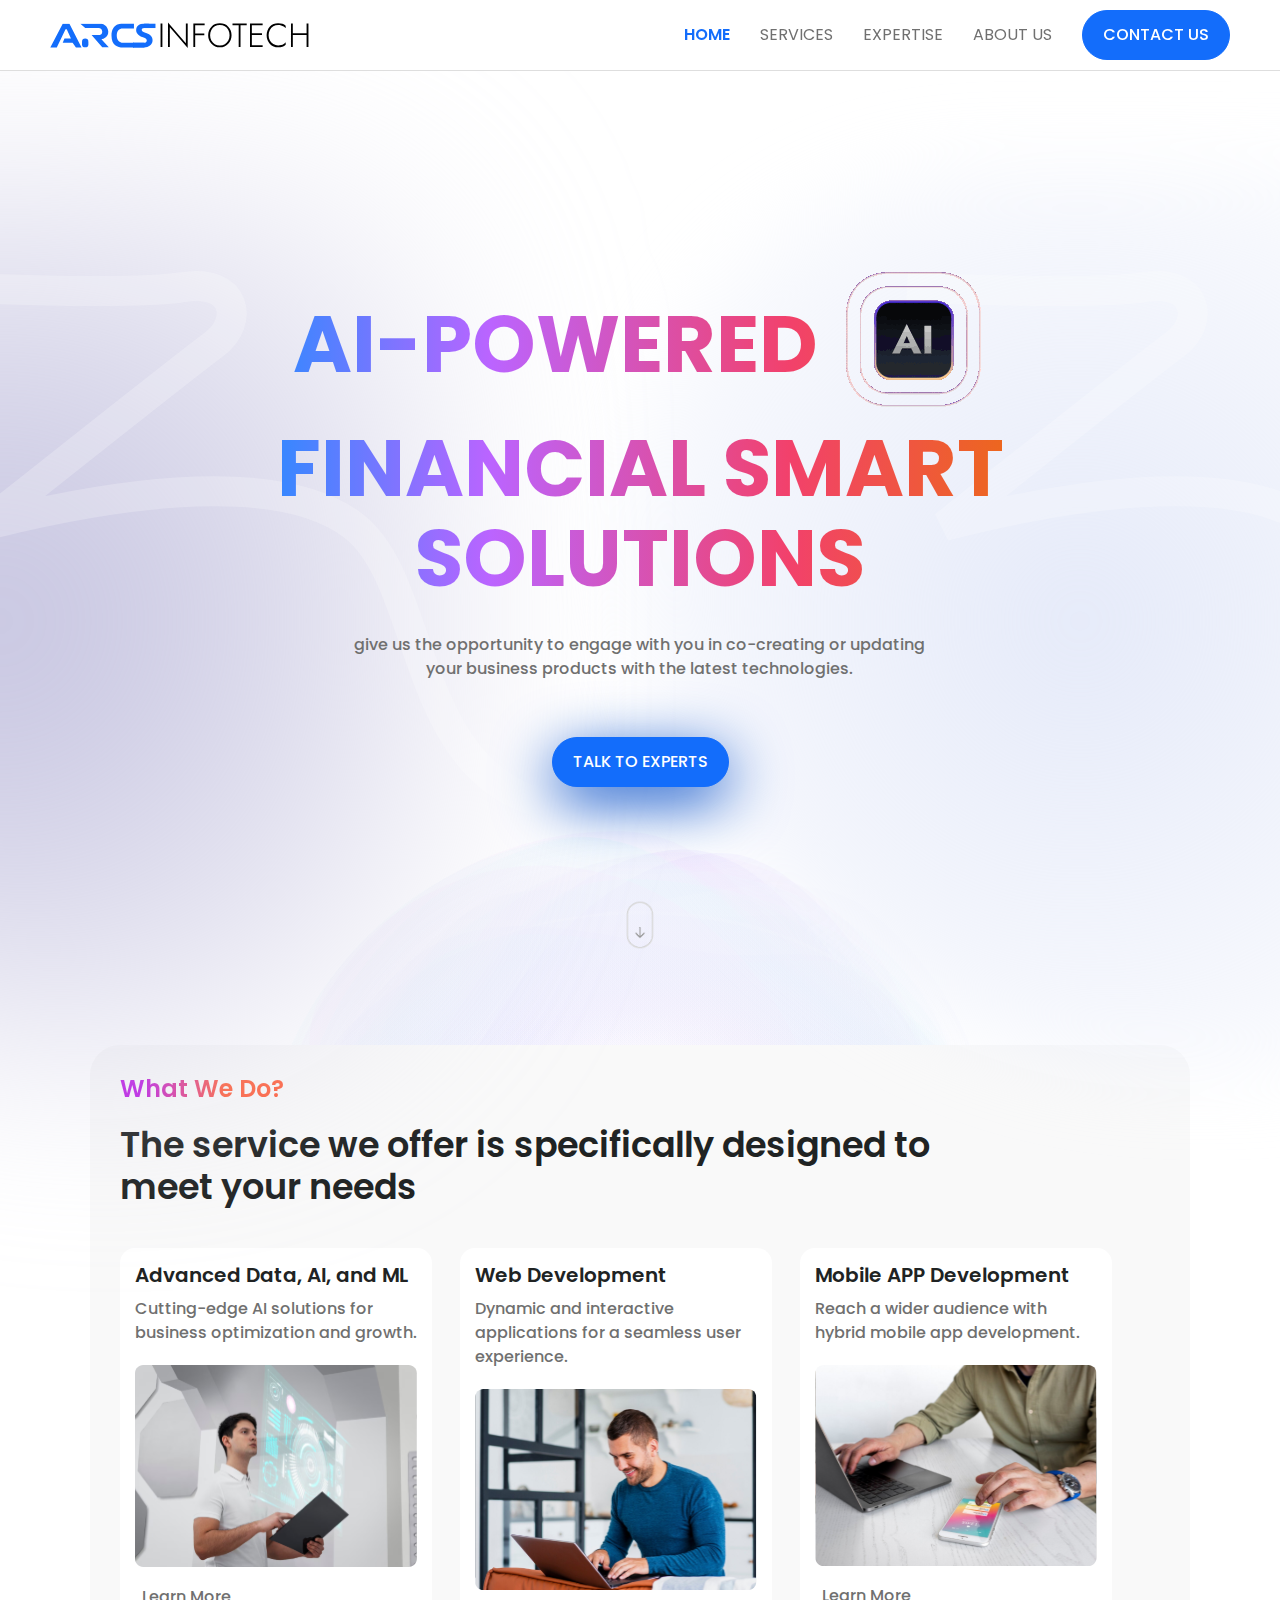
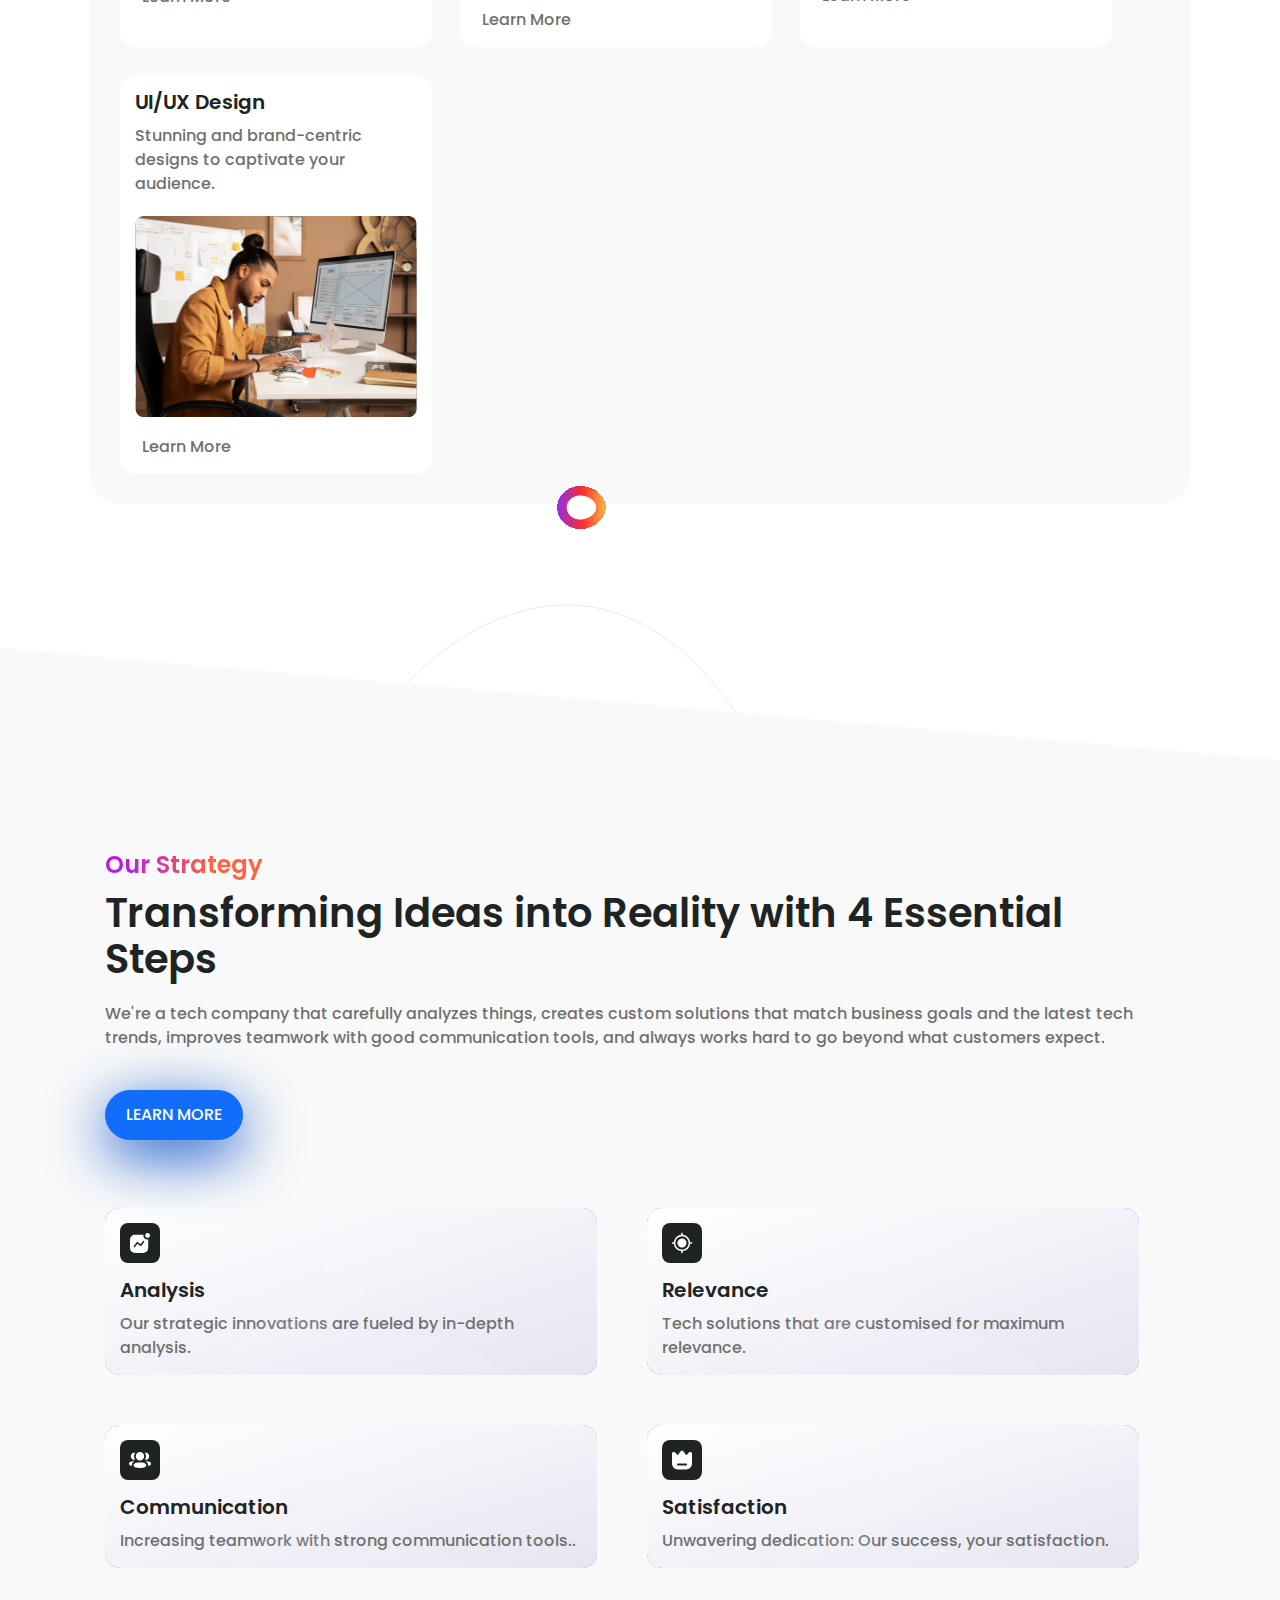
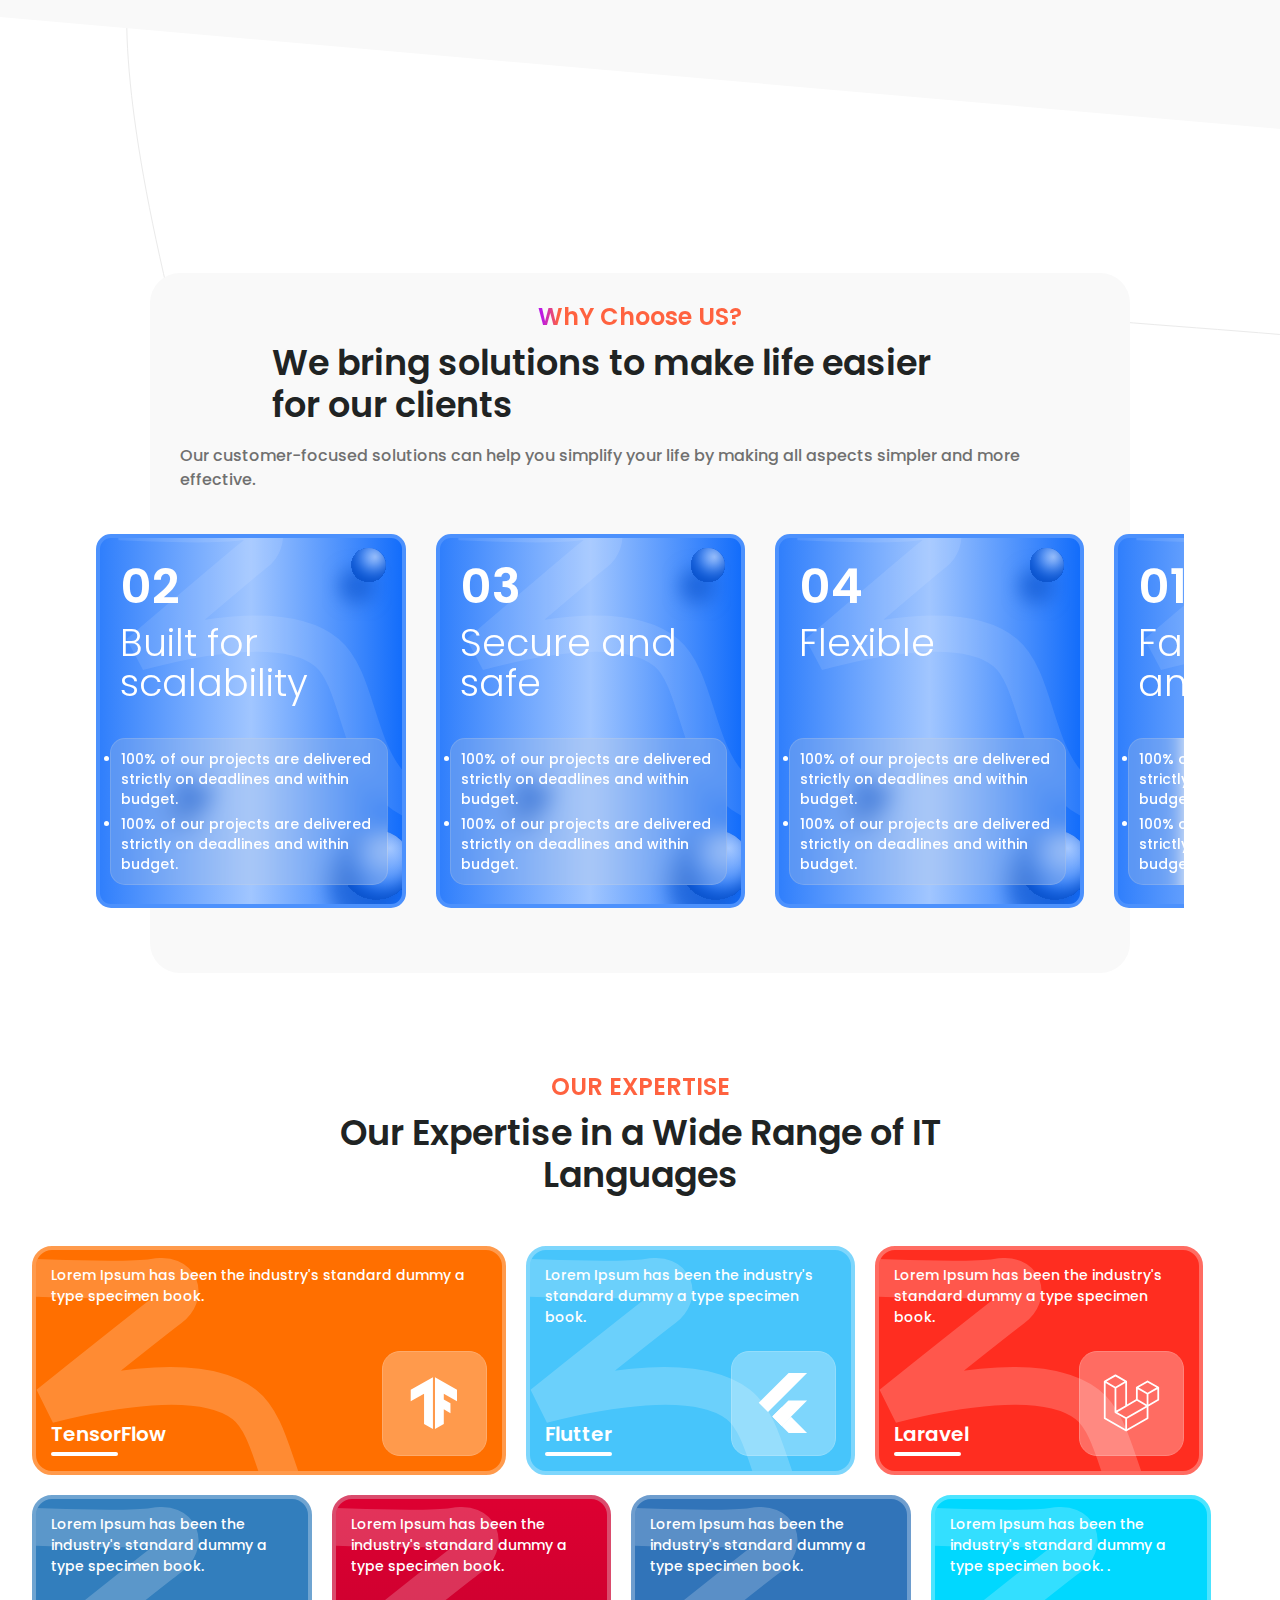
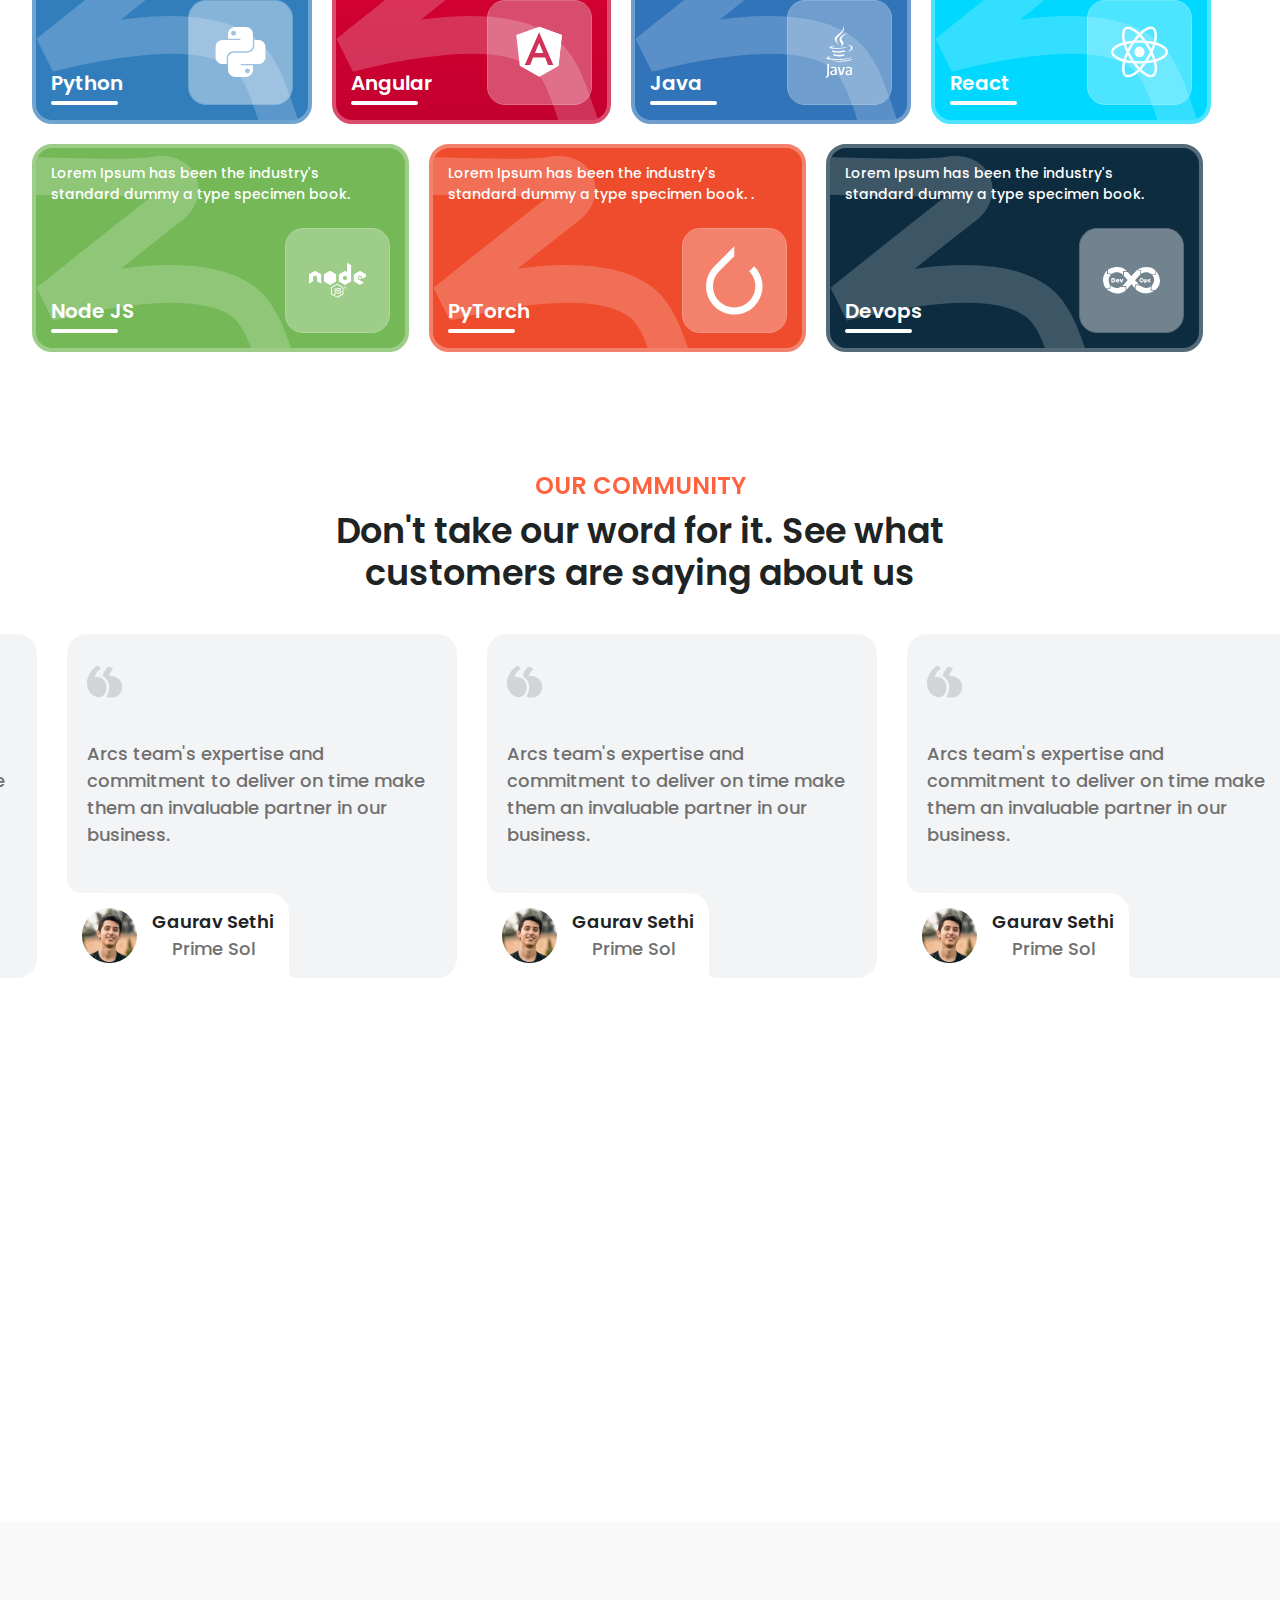
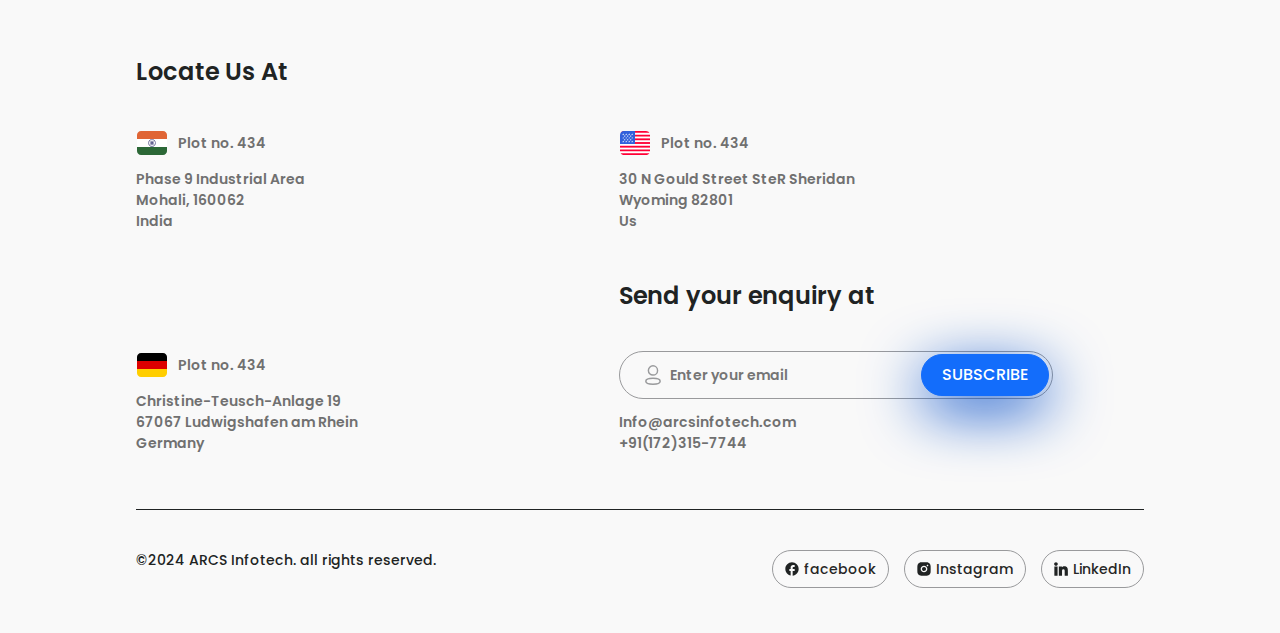
==== commit 5bf54c8a: "animation added in owl carousel" ====
--- a/index.html
+++ b/index.html
@@ -16,9 +16,9 @@
 <body>
     <div class="outer-container">
         <div class="navbar">
-            <div class="logo-Container">
-                <img src="./image/logo.svg" alt="">
-            </div>
+                
+            <img src="./image/logo.svg" alt="" class="logo-Container">
+            
 
             <div class="nav">
                 <a href="#" class="active">HOME</a>
@@ -27,6 +27,27 @@
                 <a href="#">about US</a>
                 <button class="primary-btn .box-shadow-none">Contact Us</button>
             </div>
+
+
+            <div class="hamburgur-menu">
+                <div class="hamburger" id="hamburger">
+                    <div class="line"></div>
+                    <div class="line"></div>
+                    <div class="line"></div>
+                </div>
+            
+              <!-- Dropdown Menu -->
+                <div class="menu" id="menu">
+                    <ul>
+                    <li><a href="#" class="active">Home</a></li>
+                    <li><a href="#">services</a></li>
+                    <li><a href="#">Expertise</a></li>
+                    <li><a href="#">about US</a></li>
+                    <li><a href="#">Contact Us</a></li>
+                    </ul>
+                </div>
+            </div>
+               
         </div>
 
         <div class="outer-banner-body">
@@ -180,8 +201,9 @@
                     <div class="item">
                         <img src="image/Ellipse 61.svg" alt="" class="small-circle1">
                         <h1>01</h1>
+                        <!-- <h1 class="h1">01</h1> -->
                         <h2>Fast launch and revenue</h2>
-    
+                        <!-- <h2 class="h2">Fast launch and revenue</h2> -->
                         <img src="image/Ellipse 61.svg" alt="" class="small-circle2">
                         <div class="list">
                             <li>100% of our projects are delivered strictly on deadlines and within budget.</li>
@@ -195,7 +217,9 @@
                     <div class="item">
                         <img src="image/Ellipse 61.svg" alt="" class="small-circle1">
                         <h1>02</h1>
+                        <!-- <h1 class="h1">02</h1> -->
                         <h2>Built for scalability</h2>
+                        <!-- <h2 class="h2">Built for scalability</h2> -->
                         <img src="image/Ellipse 61.svg" alt="" class="small-circle2">
                         <div class="list">
                             <li>100% of our projects are delivered strictly on deadlines and within budget.</li>
@@ -208,8 +232,10 @@
     
                     <div class="item">
                         <img src="image/Ellipse 61.svg" alt="" class="small-circle1">
-                        <h1>03</h1>
+                        <h1 >03</h1>
+                        <!-- <h1 class="h1">03</h1> -->
                         <h2>Secure and safe</h2>
+                        <!-- <h2 class="h2">Secure and safe</h2> -->
                         <img src="image/Ellipse 61.svg" alt="" class="small-circle2">
                         <div class="list">
                             <li>100% of our projects are delivered strictly on deadlines and within budget.</li>
@@ -223,7 +249,9 @@
                     <div class="item">
                         <img src="image/Ellipse 61.svg" alt="" class="small-circle1">
                         <h1>04</h1>
+                        <!-- <h1 class="h1">04</h1> -->
                         <h2>Flexible</h2>
+                        <!-- <h2 class="h2">Flexible</h2> -->
                         <img src="image/Ellipse 61.svg" alt="" class="small-circle2">
                         <div class="list">
                             <li>100% of our projects are delivered strictly on deadlines and within budget.</li>
@@ -653,6 +681,16 @@
 
     <script src="./js/jquery.min.js"></script>
     <script src="./js/owl.carousel.min.js"></script>
-
+    <script>
+        // JavaScript to toggle the menu
+        const hamburger = document.getElementById('hamburger');
+        const menu = document.getElementById('menu');
+    
+        hamburger.addEventListener('click', () => {
+          hamburger.classList.toggle('open');
+          menu.classList.toggle('show');
+        });
+      </script>
+    
 </body>
 </html>--- a/css/classes.css
+++ b/css/classes.css
@@ -61,6 +61,31 @@
   color: #202323;
   line-height: 60px;
 }
+@media screen and (max-width: 1700px) {
+  .large-heading {
+    width: 80%;
+    font-size: 40px;
+    line-height: 47px;
+  }
+}
+@media screen and (max-width: 1440px) {
+  .large-heading {
+    font-size: 35px;
+    line-height: 42px;
+  }
+}
+@media screen and (max-width: 950px) {
+  .large-heading {
+    font-size: 30px;
+    line-height: 38px;
+  }
+}
+@media screen and (max-width: 770px) {
+  .large-heading {
+    font-size: 25px;
+    line-height: 31px;
+  }
+}
 
 .normal-text {
   font-size: 16px;
--- a/css/style.css
+++ b/css/style.css
@@ -15,18 +15,38 @@
   align-items: center;
   justify-content: space-between;
   padding: 15px 135px;
-  border-bottom: 1px solid #DEDEDE;
+  border-bottom: 1px solid #dedede;
   -webkit-backdrop-filter: blur(18px);
           backdrop-filter: blur(18px);
   position: sticky;
   top: 0px;
   z-index: 10;
 }
+@media screen and (max-width: 1300px) {
+  .outer-container .navbar {
+    padding: 10px 50px;
+  }
+}
+@media screen and (max-width: 500px) {
+  .outer-container .navbar {
+    padding: 10px 20px;
+  }
+}
+@media screen and (max-width: 550px) {
+  .outer-container .navbar .logo-Container {
+    width: 50%;
+  }
+}
 .outer-container .navbar .nav {
   display: flex;
   align-items: center;
   gap: 30px;
   z-index: 3;
+}
+@media screen and (max-width: 950px) {
+  .outer-container .navbar .nav {
+    display: none;
+  }
 }
 .outer-container .navbar .nav a {
   text-decoration: none;
@@ -36,23 +56,110 @@
   text-transform: uppercase;
 }
 .outer-container .navbar .nav a:hover {
-  color: #136DFB;
+  color: #136dfb;
 }
 .outer-container .navbar .nav .active {
   font-weight: 600;
-  color: #136DFB;
+  color: #136dfb;
 }
 .outer-container .navbar .nav button {
   transition-property: background-color;
   transition-duration: 0.3s;
   transition-timing-function: ease-in-out;
 }
+.outer-container .navbar .hamburgur-menu {
+  display: none;
+}
+@media screen and (max-width: 950px) {
+  .outer-container .navbar .hamburgur-menu {
+    display: block;
+    /* Menu */
+  }
+  .outer-container .navbar .hamburgur-menu .hamburger {
+    width: 40px;
+    height: 30px;
+    display: flex;
+    flex-direction: column;
+    justify-content: space-between;
+    cursor: pointer;
+  }
+  .outer-container .navbar .hamburgur-menu .hamburger .line {
+    width: 100%;
+    height: 5px;
+    background-color: #202323;
+    border-radius: 5px;
+    transition: transform 0.3s ease, background-color 0.3s ease;
+  }
+  .outer-container .navbar .hamburgur-menu .hamburger.open .line:nth-child(1) {
+    transform: translateY(12px) rotate(45deg);
+  }
+  .outer-container .navbar .hamburgur-menu .hamburger.open .line:nth-child(2) {
+    opacity: 0;
+  }
+  .outer-container .navbar .hamburgur-menu .hamburger.open.open .line:nth-child(3) {
+    transform: translateY(-12px) rotate(-45deg);
+  }
+  .outer-container .navbar .hamburgur-menu .menu {
+    position: absolute;
+    top: 60px;
+    right: 10%;
+    background-color: #fff;
+    width: 200px;
+    padding: 20px;
+    box-shadow: 0 4px 6px rgba(0, 0, 0, 0.1);
+    transform: translateY(-20px);
+    opacity: 0;
+    visibility: hidden;
+    transition: opacity 0.3s ease, transform 0.3s ease;
+  }
+  .outer-container .navbar .hamburgur-menu .menu.show {
+    transform: translateY(0);
+    opacity: 1;
+    visibility: visible;
+  }
+  .outer-container .navbar .hamburgur-menu .menu .active {
+    font-weight: 600;
+    color: #136dfb;
+  }
+  .outer-container .navbar .hamburgur-menu .menu ul {
+    list-style: none;
+    padding: 0;
+    margin: 0;
+  }
+  .outer-container .navbar .hamburgur-menu .menu ul li {
+    padding: 10px 0;
+    border-bottom: 1px solid #ddd;
+  }
+  .outer-container .navbar .hamburgur-menu .menu ul li a {
+    text-decoration: none;
+    color: #333;
+    font-size: 16px;
+  }
+  .outer-container .navbar .hamburgur-menu .menu ul li:last-child {
+    border: none;
+  }
+}
+@media screen and (max-width: 550px) {
+  .outer-container .navbar .hamburgur-menu .hamburger {
+    height: 25px;
+    width: 30px;
+  }
+  .outer-container .navbar .hamburgur-menu .hamburger.open .line:nth-child(1) {
+    transform: translateY(8px) rotate(45deg);
+  }
+}
+@media screen and (max-width: 480px) {
+  .outer-container .navbar .hamburgur-menu .hamburger {
+    height: 23px;
+  }
+}
 .outer-container .outer-banner-body {
   position: relative;
   overflow: hidden;
   height: auto;
 }
-.outer-container .outer-banner-body .left, .outer-container .outer-banner-body .right {
+.outer-container .outer-banner-body .left,
+.outer-container .outer-banner-body .right {
   border-radius: 50% 22% 40% 80%;
   width: 900px;
   height: 900px;
@@ -63,7 +170,7 @@
 .outer-container .outer-banner-body .left {
   filter: blur(100px);
   left: -450px;
-  background: radial-gradient(circle at 50% 50%, #C0BEDD, rgba(255, 255, 255, 0.2));
+  background: radial-gradient(circle at 50% 50%, #c0bedd, rgba(255, 255, 255, 0.2));
 }
 .outer-container .outer-banner-body .left-img {
   position: absolute;
@@ -73,7 +180,7 @@
 .outer-container .outer-banner-body .right {
   filter: blur(40px);
   right: -250px;
-  background: radial-gradient(circle at 50% 50%, #E5EAF9, rgba(255, 255, 255, 0.2));
+  background: radial-gradient(circle at 50% 50%, #e5eaf9, rgba(255, 255, 255, 0.2));
   overflow: hidden;
 }
 .outer-container .outer-banner-body .right-img {
@@ -82,10 +189,21 @@
   top: 200px;
 }
 .outer-container .outer-banner-body .bottom-img {
-  left: 604px;
+  left: 35%;
   position: absolute;
   top: 750px;
   z-index: -10;
+  right: 45%;
+}
+@media screen and (max-width: 1700px) {
+  .outer-container .outer-banner-body .bottom-img {
+    left: 30%;
+  }
+}
+@media screen and (max-width: 1300px) {
+  .outer-container .outer-banner-body .bottom-img {
+    left: 19%;
+  }
 }
 .outer-container .outer-banner-body .snake {
   z-index: 0;
@@ -114,18 +232,32 @@
   margin-top: 300px;
   font-size: 90px;
   font-weight: 700;
-  line-height: 108px;
+  line-height: 92px;
   text-align: center;
   text-transform: uppercase;
-  background: linear-gradient(to right, #0096FF, #BB64FF, #F2416B, #EB7500);
+  background: linear-gradient(to right, #0096ff, #bb64ff, #f2416b, #eb7500);
   -webkit-background-clip: text;
   -webkit-text-fill-color: transparent;
   position: relative;
 }
+@media screen and (max-width: 1440px) {
+  .outer-container .banner .banner-div .heading-ai {
+    margin-top: 200px;
+    font-size: 80px;
+    line-height: 90px;
+  }
+}
+@media screen and (max-width: 1094px) {
+  .outer-container .banner .banner-div .heading-ai {
+    margin-top: 150px;
+    font-size: 70px;
+    line-height: 80px;
+  }
+}
 .outer-container .banner .banner-div .heading-ai .ai {
   display: inline-block;
   position: relative;
-  top: -30px;
+  top: -10px;
   left: 0;
   width: 152px;
   height: 152px;
@@ -138,8 +270,18 @@
   text-align: center;
   width: 50%;
 }
+@media screen and (max-width: 1440px) {
+  .outer-container .banner .banner-div .para {
+    width: 65%;
+  }
+}
+@media screen and (max-width: 1094px) {
+  .outer-container .banner .banner-div .para {
+    width: 80%;
+  }
+}
 .outer-container .banner .banner-div button {
-  box-shadow: 0px 15px 60px 0px #0A51C9;
+  box-shadow: 0px 15px 60px 0px #0a51c9;
   transition-property: background-color box-shadow;
   transition-duration: 0.3s;
   transition-timing-function: ease-in-out;
@@ -148,7 +290,7 @@
   box-shadow: none;
 }
 .outer-container .todosContainer {
-  background-color: #F9F9F9;
+  background-color: #f9f9f9;
   border-radius: 30px;
   margin: 0px auto;
   width: 86%;
@@ -158,6 +300,31 @@
 .outer-container .todosContainer .large-heading {
   width: 60%;
 }
+@media screen and (max-width: 1700px) {
+  .outer-container .todosContainer .large-heading {
+    width: 80%;
+    font-size: 40px;
+    line-height: 47px;
+  }
+}
+@media screen and (max-width: 1440px) {
+  .outer-container .todosContainer .large-heading {
+    font-size: 35px;
+    line-height: 42px;
+  }
+}
+@media screen and (max-width: 950px) {
+  .outer-container .todosContainer .large-heading {
+    font-size: 30px;
+    line-height: 38px;
+  }
+}
+@media screen and (max-width: 770px) {
+  .outer-container .todosContainer .large-heading {
+    font-size: 25px;
+    line-height: 31px;
+  }
+}
 .outer-container .todosContainer h3 {
   margin-bottom: 20px;
 }
@@ -170,7 +337,7 @@
   gap: 28px;
 }
 .outer-container .todosContainer .cards .card1 {
-  background-color: #FFFFFF;
+  background-color: #ffffff;
   padding: 15px;
   display: flex;
   flex-direction: column;
@@ -178,8 +345,23 @@
   width: 23.5%;
   cursor: pointer;
 }
+@media screen and (max-width: 1700px) {
+  .outer-container .todosContainer .cards .card1 {
+    width: 30%;
+  }
+}
+@media screen and (max-width: 950px) {
+  .outer-container .todosContainer .cards .card1 {
+    width: 48%;
+  }
+}
+@media screen and (max-width: 886px) {
+  .outer-container .todosContainer .cards .card1 {
+    width: 100%;
+  }
+}
 .outer-container .todosContainer .cards .card1:hover .card-heading {
-  background: linear-gradient(to right, #BC1AE4 0%, #FF623F 100%);
+  background: linear-gradient(to right, #bc1ae4 0%, #ff623f 100%);
   -webkit-background-clip: text;
   -webkit-text-fill-color: transparent;
   transition: background 1s ease-in-out;
@@ -212,11 +394,11 @@
   transition-timing-function: ease-in;
 }
 .outer-container .todosContainer .cards .card1:hover .anchor-tag svg path {
-  fill: #0096FF;
+  fill: #0096ff;
   transition: width 0.2s ease;
 }
 .outer-container .todosContainer .cards .card1:hover .anchor-tag a {
-  color: #0096FF;
+  color: #0096ff;
   text-decoration: none;
   transform: translateX(0);
   transition-duration: 0.5s;
@@ -224,12 +406,22 @@
 }
 .outer-container .our-strategy {
   margin-top: 200px;
-  background-color: #F9F9F9;
+  background-color: #f9f9f9;
   transform: skewy(5deg);
   width: 100%;
   padding: 150px;
   gap: 50px;
   display: flex;
+}
+@media screen and (max-width: 1600px) {
+  .outer-container .our-strategy {
+    padding: 105px;
+  }
+}
+@media screen and (max-width: 1520px) {
+  .outer-container .our-strategy {
+    flex-direction: column;
+  }
 }
 .outer-container .our-strategy .text-container {
   width: 45%;
@@ -238,14 +430,32 @@
   top: 42px;
   position: relative;
 }
+@media screen and (max-width: 1520px) {
+  .outer-container .our-strategy .text-container {
+    width: 100%;
+    margin-bottom: 60px;
+  }
+}
 .outer-container .our-strategy .text-container .large-heading {
   width: 100%;
 }
+@media screen and (max-width: 1600px) {
+  .outer-container .our-strategy .text-container .large-heading {
+    font-size: 40px;
+    line-height: 46px;
+  }
+}
+@media screen and (max-width: 800px) {
+  .outer-container .our-strategy .text-container .large-heading {
+    font-size: 32px;
+    line-height: 38px;
+  }
+}
 .outer-container .our-strategy .text-container .normal-text {
   width: 97%;
 }
 .outer-container .our-strategy .text-container button {
-  box-shadow: 0px 15px 60px 0px #0A51C9;
+  box-shadow: 0px 15px 60px 0px #0a51c9;
   transition-property: background-color box-shadow;
   transition-duration: 0.3s;
   transition-timing-function: ease-in-out;
@@ -259,6 +469,11 @@
   display: flex;
   flex-wrap: wrap;
   gap: 50px;
+}
+@media screen and (max-width: 1520px) {
+  .outer-container .our-strategy .colorful-card {
+    width: 100%;
+  }
 }
 .outer-container .our-strategy .colorful-card .card2 {
   width: 46%;
@@ -273,6 +488,11 @@
   border-radius: 15px;
   background: linear-gradient(to top left, rgba(192, 190, 221, 0.4), rgba(255, 255, 255, 0.2));
   background-color: white;
+}
+@media screen and (max-width: 860px) {
+  .outer-container .our-strategy .colorful-card .card2 {
+    width: 100%;
+  }
 }
 .outer-container .our-strategy .colorful-card .card2 .z-img {
   position: absolute;
@@ -320,7 +540,7 @@
   width: 102%;
   left: -3px;
   border-radius: 15px;
-  background-image: linear-gradient(#0096FF, #BB64FF, #F2416B, #EB7500, #0096FF);
+  background-image: linear-gradient(#0096ff, #bb64ff, #f2416b, #eb7500, #0096ff);
   z-index: -5;
 }
 .outer-container .our-strategy .colorful-card .card2:hover .overlay {
@@ -328,20 +548,43 @@
   border-radius: 50%;
   transform: translateX(-500px);
 }
+.outer-container .our-strategy .colorful-card .card2:hover .img-div {
+  background: linear-gradient(to bottom right, #0096ff, #bb64ff, #f2416b, #eb7500);
+}
 .outer-container .our-strategy .colorful-card .card2:hover {
   box-shadow: 0px 15px 60px 0px rgba(0, 0, 0, 0.3);
 }
 .outer-container .our-strategy .colorful-card .first-card {
   top: -86px;
 }
+@media screen and (max-width: 1520px) {
+  .outer-container .our-strategy .colorful-card .first-card {
+    top: 0;
+  }
+}
 .outer-container .our-strategy .colorful-card .second-card {
   top: -36px;
 }
+@media screen and (max-width: 1520px) {
+  .outer-container .our-strategy .colorful-card .second-card {
+    top: 0;
+  }
+}
 .outer-container .our-strategy .colorful-card .third-card {
   top: -76px;
 }
+@media screen and (max-width: 1520px) {
+  .outer-container .our-strategy .colorful-card .third-card {
+    top: 0;
+  }
+}
 .outer-container .our-strategy .colorful-card .fourth-card {
   top: -26px;
+}
+@media screen and (max-width: 1520px) {
+  .outer-container .our-strategy .colorful-card .fourth-card {
+    top: 0;
+  }
 }
 .outer-container .outer-why-choose {
   width: 85%;
@@ -350,7 +593,7 @@
   background-color: transparent;
 }
 .outer-container .outer-why-choose .why-choose-us {
-  background-color: #F9F9F9;
+  background-color: #f9f9f9;
   border-radius: 30px;
   margin: 0px auto;
   width: 90%;
@@ -377,27 +620,31 @@
   padding: 20px;
   margin-top: 41px;
   overflow: hidden;
-  background: linear-gradient(to right, #307FFC, #A1C6FF, #136DFB);
-  width: 100%;
+  background: linear-gradient(to right, #307ffc, #a1c6ff, #136dfb);
   position: relative;
+  height: 374px;
+  border: 4px solid #4c91fd;
 }
 .outer-container .outer-why-choose .choose-div .owl-stage .item .small-circle1 {
   width: 23%;
   position: absolute;
   top: 10px;
   right: 10px;
+  transition: transform 0.5s ease-in;
 }
 .outer-container .outer-why-choose .choose-div .owl-stage .item .small-circle2 {
   width: 23%;
   position: absolute;
   left: 50px;
   bottom: 60px;
+  transition: transform 0.5s ease-in;
 }
 .outer-container .outer-why-choose .choose-div .owl-stage .item .big-circle {
   width: 30%;
   position: absolute;
   right: 0px;
   bottom: 0px;
+  transition: transform 0.2s ease-in;
 }
 .outer-container .outer-why-choose .choose-div .owl-stage .item .z-img {
   position: absolute;
@@ -407,14 +654,12 @@
 .outer-container .outer-why-choose .choose-div .owl-stage .item h1 {
   font-size: 48px;
   font-weight: 600;
-  color: #FFFFFF;
-  transition: transform 0.1s ease;
-  transform: translateY(10%);
+  color: #ffffff;
 }
 .outer-container .outer-why-choose .choose-div .owl-stage .item h2 {
   font-size: 38px;
   font-weight: 300;
-  color: #FFFFFF;
+  color: #ffffff;
   line-height: 40px;
 }
 .outer-container .outer-why-choose .choose-div .owl-stage .item .list {
@@ -424,34 +669,39 @@
   background-color: rgba(215, 215, 215, 0.2);
   border-radius: 15px;
   padding: 10px;
-  width: 100%;
+  width: 92%;
+  position: absolute;
   z-index: 1;
+  bottom: 19px;
+  right: 14px;
+  display: flex;
+  flex-direction: column;
+  gap: 5px;
+  border: 1.79px solid rgba(215, 215, 215, 0.2);
 }
 .outer-container .outer-why-choose .choose-div .owl-stage .item .list li {
   font-size: 14px;
   font-weight: 500;
-  color: #FFFFFF;
+  color: #ffffff;
+  line-height: 20px;
 }
 .outer-container .outer-why-choose .choose-div .owl-stage .item:hover {
-  background: linear-gradient(to right, #0096FF, #BB64FF, #F2416B, #EB7500) border-box;
+  background: linear-gradient(to right, #0096ff, #bb64ff, #f2416b, #eb7500) border-box;
+  border: transparent;
 }
 .outer-container .outer-why-choose .choose-div .owl-stage .item:hover h1 {
-  opacity: 0.5;
+  animation: moveInOut 0.3s ease-in-out, moveIn 0.3s 0.3s ease-in-out;
 }
 .outer-container .outer-why-choose .choose-div .owl-stage .item:hover h2 {
-  transition-timing-function: ease-out;
-  font-weight: 500;
+  animation: moveInOut2 0.3s ease-in-out, moveIn2 0.3s 0.3s ease-in-out;
 }
 .outer-container .outer-why-choose .choose-div .owl-stage .item:hover .big-circle {
-  transition: transform 0.1s ease;
   transform: translateX(90%);
 }
 .outer-container .outer-why-choose .choose-div .owl-stage .item:hover .small-circle1 {
-  transition: transform 0.1s ease;
-  transform: translateY(-100%);
+  transform: translateX(100%);
 }
 .outer-container .outer-why-choose .choose-div .owl-stage .item:hover .small-circle2 {
-  transition: transform 0.1s ease;
   transform: translateX(-200%);
 }
 .outer-container .our-expertise {
@@ -463,6 +713,11 @@
   width: 82%;
   margin-bottom: 120px;
 }
+@media screen and (max-width: 1440px) {
+  .outer-container .our-expertise {
+    width: 95%;
+  }
+}
 .outer-container .our-expertise h1 {
   width: 50%;
   margin: auto;
@@ -475,11 +730,11 @@
   width: 100%;
 }
 .outer-container .our-expertise .expertise-div .divs {
-  background-color: #FF6F00;
+  background-color: #ff6f00;
   border-radius: 20px;
-  border: 4px solid #FF9A4C;
+  border: 4px solid #ff9a4c;
   padding: 15px;
-  color: #FFFFFF;
+  color: #ffffff;
   display: flex;
   justify-content: space-between;
   flex-direction: column;
@@ -523,8 +778,8 @@
   position: absolute;
 }
 .outer-container .our-expertise .expertise-div .divs .lower-div .img-div {
-  border: 1px solid #FFAA69;
-  background-color: #FF9A4C;
+  border: 1px solid #ffaa69;
+  background-color: #ff9a4c;
   padding: 23px;
   border-radius: 18px;
   width: 105px;
@@ -563,7 +818,7 @@
   color: #202323;
 }
 .outer-container .our-expertise .expertise-div .divs:hover .lower-div h3::after {
-  background: linear-gradient(to right, #0096FF, #BB64FF, #F2416B, #EB7500);
+  background: linear-gradient(to right, #0096ff, #bb64ff, #f2416b, #eb7500);
 }
 .outer-container .our-expertise .expertise-div .divs:hover .lower-div .img-div {
   box-shadow: 0px 15px 60px 0px rgba(0, 0, 0, 0.3);
@@ -581,122 +836,172 @@
   width: 112%;
   left: 0px;
   border-radius: 15px;
-  background-image: linear-gradient(#0096FF, #BB64FF, #F2416B, #EB7500, #0096FF);
+  background-image: linear-gradient(#0096ff, #bb64ff, #f2416b, #eb7500, #0096ff);
   z-index: -5;
 }
 .outer-container .our-expertise .expertise-div .div1 {
   width: 39%;
 }
 .outer-container .our-expertise .expertise-div .div1:hover .lower-div .img-div svg path {
-  fill: #FF6F00;
+  fill: #ff6f00;
+}
+@media screen and (max-width: 1094px) {
+  .outer-container .our-expertise .expertise-div .div1 {
+    width: 50%;
+  }
 }
 .outer-container .our-expertise .expertise-div .div2 {
   width: 27%;
-  background-color: #47C5FB;
-  border: 4px solid #7ED6FC;
+  background-color: #47c5fb;
+  border: 4px solid #7ed6fc;
+}
+@media screen and (max-width: 1094px) {
+  .outer-container .our-expertise .expertise-div .div2 {
+    width: 40%;
+  }
 }
 .outer-container .our-expertise .expertise-div .div2 .lower-div .img-div {
-  border: 1px solid #93DDFC;
-  background-color: #7ED6FC;
+  border: 1px solid #93ddfc;
+  background-color: #7ed6fc;
 }
 .outer-container .our-expertise .expertise-div .div2:hover .lower-div .img-div svg path {
-  fill: #47C5FB;
+  fill: #47c5fb;
 }
 .outer-container .our-expertise .expertise-div .div3 {
   width: 27%;
-  background-color: #FF2D20;
-  border: 4px solid #FF6C62;
+  background-color: #ff2d20;
+  border: 4px solid #ff6c62;
+}
+@media screen and (max-width: 1094px) {
+  .outer-container .our-expertise .expertise-div .div3 {
+    width: 40%;
+  }
 }
 .outer-container .our-expertise .expertise-div .div3 .lower-div .img-div {
-  border: 1px solid #FF847B;
-  background-color: #FF6C62;
+  border: 1px solid #ff847b;
+  background-color: #ff6c62;
 }
 .outer-container .our-expertise .expertise-div .div3:hover .lower-div .img-div svg path {
-  fill: #FF2D20;
+  fill: #ff2d20;
 }
 .outer-container .our-expertise .expertise-div .div4 {
   width: 23%;
-  background-color: #327EBD;
-  border: 4px solid #6FA4D1;
+  background-color: #327ebd;
+  border: 4px solid #6fa4d1;
+}
+@media screen and (max-width: 1094px) {
+  .outer-container .our-expertise .expertise-div .div4 {
+    width: 30%;
+  }
 }
 .outer-container .our-expertise .expertise-div .div4 .lower-div .img-div {
-  border: 1px solid #6FA4D1;
-  background-color: #86B3D8;
+  border: 1px solid #6fa4d1;
+  background-color: #86b3d8;
 }
 .outer-container .our-expertise .expertise-div .div4:hover .lower-div .img-div svg path {
-  fill: #327EBD;
+  fill: #327ebd;
 }
 .outer-container .our-expertise .expertise-div .div5 {
   width: 23%;
-  background-image: linear-gradient(#DD0031, #C3002F);
-  border: 4px solid #DA4C6D;
+  background-image: linear-gradient(#dd0031, #c3002f);
+  border: 4px solid #da4c6d;
+}
+@media screen and (max-width: 1094px) {
+  .outer-container .our-expertise .expertise-div .div5 {
+    width: 30%;
+  }
 }
 .outer-container .our-expertise .expertise-div .div5 .lower-div .img-div {
-  border: 1px solid #DE6984;
-  background-color: #D84C6D;
+  border: 1px solid #de6984;
+  background-color: #d84c6d;
 }
 .outer-container .our-expertise .expertise-div .div5:hover .lower-div .img-div svg path {
-  fill: linear-gradient(#DD0031, #C3002F);
+  fill: linear-gradient(#dd0031, #c3002f);
 }
 .outer-container .our-expertise .expertise-div .div6 {
   width: 23%;
-  background-color: #3174B9;
-  border: 4px solid #6E9DCE;
+  background-color: #3174b9;
+  border: 4px solid #6e9dce;
+}
+@media screen and (max-width: 1094px) {
+  .outer-container .our-expertise .expertise-div .div6 {
+    width: 30%;
+  }
 }
 .outer-container .our-expertise .expertise-div .div6 .lower-div .img-div {
-  border: 1px solid #85ADD6;
-  background-color: #6E9DCE;
+  border: 1px solid #85add6;
+  background-color: #6e9dce;
 }
 .outer-container .our-expertise .expertise-div .div6:hover .lower-div .img-div svg path {
-  fill: #3174B9;
+  fill: #3174b9;
 }
 .outer-container .our-expertise .expertise-div .div7 {
   width: 23%;
-  background-color: #00D8FF;
-  border: 4px solid #4CE4FF;
+  background-color: #00d8ff;
+  border: 4px solid #4ce4ff;
+}
+@media screen and (max-width: 1094px) {
+  .outer-container .our-expertise .expertise-div .div7 {
+    width: 30%;
+  }
 }
 .outer-container .our-expertise .expertise-div .div7 .lower-div .img-div {
-  border: 1px solid #69E8FF;
-  background-color: #4CE4FF;
+  border: 1px solid #69e8ff;
+  background-color: #4ce4ff;
 }
 .outer-container .our-expertise .expertise-div .div7:hover .lower-div .img-div svg path {
-  fill: #00D8FF;
+  fill: #00d8ff;
 }
 .outer-container .our-expertise .expertise-div .div8 {
   width: 31%;
-  background-color: #74B857;
-  border: 4px solid #9DCD89;
+  background-color: #74b857;
+  border: 4px solid #9dcd89;
+}
+@media screen and (max-width: 1094px) {
+  .outer-container .our-expertise .expertise-div .div8 {
+    width: 39%;
+  }
 }
 .outer-container .our-expertise .expertise-div .div8 .lower-div .img-div {
-  border: 1px solid #ADD59C;
-  background-color: #9DCD89;
+  border: 1px solid #add59c;
+  background-color: #9dcd89;
 }
 .outer-container .our-expertise .expertise-div .div8:hover .lower-div .img-div svg path {
-  fill: #74B857;
+  fill: #74b857;
 }
 .outer-container .our-expertise .expertise-div .div9 {
   width: 31%;
-  background-color: #EE4C2C;
-  border: 4px solid #F3816B;
+  background-color: #ee4c2c;
+  border: 4px solid #f3816b;
+}
+@media screen and (max-width: 1094px) {
+  .outer-container .our-expertise .expertise-div .div9 {
+    width: 39%;
+  }
 }
 .outer-container .our-expertise .expertise-div .div9 .lower-div .img-div {
-  border: 1px solid #F59583;
-  background-color: #F3816B;
+  border: 1px solid #f59583;
+  background-color: #f3816b;
 }
 .outer-container .our-expertise .expertise-div .div9:hover .lower-div .img-div svg path {
-  fill: #EE4C2C;
+  fill: #ee4c2c;
 }
 .outer-container .our-expertise .expertise-div .div10 {
   width: 31%;
-  background-color: #0D2C40;
-  border: 4px solid #556B79;
+  background-color: #0d2c40;
+  border: 4px solid #556b79;
+}
+@media screen and (max-width: 1094px) {
+  .outer-container .our-expertise .expertise-div .div10 {
+    width: 39%;
+  }
 }
 .outer-container .our-expertise .expertise-div .div10 .lower-div .img-div {
-  border: 1px solid #556B79;
-  background-color: #70838F;
+  border: 1px solid #556b79;
+  background-color: #70838f;
 }
 .outer-container .our-expertise .expertise-div .div10:hover .lower-div .img-div svg path {
-  fill: #0D2C40;
+  fill: #0d2c40;
 }
 .outer-container .our-community {
   display: flex;
@@ -730,7 +1035,7 @@
   flex-direction: column;
   width: 390px;
   border-radius: 20px;
-  background-color: #F3F4F6;
+  background-color: #f3f4f6;
   padding: 30px 20px;
   position: relative;
 }
@@ -759,7 +1064,7 @@
 .outer-container .our-community .common .community-divs .testimonial {
   position: absolute;
   display: flex;
-  background-color: #FFFFFF;
+  background-color: #ffffff;
   padding: 15px;
   gap: 15px;
   bottom: 0px;
@@ -770,7 +1075,7 @@
   width: 55px;
 }
 .outer-container .our-community .common .community-divs .testimonial div {
-  background-color: #FFFFFF;
+  background-color: #ffffff;
 }
 .outer-container .our-community .common .community-divs .testimonial div .name {
   font-size: 18px;
@@ -784,9 +1089,9 @@
   margin: 0px;
 }
 .outer-container .footer {
-  transform: skewy(-5deg);
-  background-color: #F9F9F9;
-  padding: 150px;
+  background-color: #f9f9f9;
+  padding: 136px;
+  padding-bottom: 45px;
 }
 @media screen and (max-width: 1094px) {
   .outer-container .footer {
@@ -799,14 +1104,40 @@
   }
 }
 .outer-container .footer .adress-div {
-  transform: skewy(5deg);
-  display: flex;
-  flex-wrap: wrap;
+  display: flex;
   gap: 50px;
-  justify-content: space-between;
   border-bottom: 1px solid #202323;
   padding-bottom: 55px;
   align-items: end;
+}
+@media screen and (max-width: 1600px) {
+  .outer-container .footer .adress-div {
+    flex-wrap: wrap;
+  }
+}
+@media screen and (max-width: 876px) {
+  .outer-container .footer .adress-div {
+    border: none;
+    padding: 0;
+  }
+}
+.outer-container .footer .adress-div .adress {
+  width: 23%;
+}
+@media screen and (max-width: 1650px) {
+  .outer-container .footer .adress-div .adress {
+    width: 30%;
+  }
+}
+@media screen and (max-width: 1300px) {
+  .outer-container .footer .adress-div .adress {
+    width: 43%;
+  }
+}
+@media screen and (max-width: 900px) {
+  .outer-container .footer .adress-div .adress {
+    width: 100%;
+  }
 }
 .outer-container .footer .adress-div .adress h2 {
   margin-bottom: 40px;
@@ -824,6 +1155,11 @@
 }
 .outer-container .footer .adress-div .adress .end {
   text-align: end;
+}
+@media screen and (max-width: 1600px) {
+  .outer-container .footer .adress-div .adress .end {
+    text-align: start;
+  }
 }
 .outer-container .footer .adress-div .adress .img-div {
   display: flex;
@@ -846,11 +1182,12 @@
   cursor: pointer;
 }
 .outer-container .footer .adress-div .adress .input-div {
-  border: 1px solid #999A9C;
+  border: 1px solid #999a9c;
   border-radius: 30px;
   padding: 2px;
   margin-bottom: 13px;
   height: 48px;
+  position: relative;
   display: flex;
 }
 .outer-container .footer .adress-div .adress .input-div input {
@@ -872,30 +1209,51 @@
   height: 42px;
   align-items: center;
   display: flex;
-  box-shadow: 0px 15px 60px 0px #0A51C9;
+  box-shadow: 0px 15px 60px 0px #0a51c9;
   transition-property: background-color box-shadow;
   transition-duration: 0.3s;
   transition-timing-function: ease-in-out;
+  position: absolute;
+  right: 3px;
 }
 .outer-container .footer .adress-div .adress .input-div button:hover {
   box-shadow: none;
 }
 .outer-container .footer .foot {
   margin-top: 40px;
-  margin-bottom: 40px;
-  transform: skewy(5deg);
+  display: flex;
+  justify-content: space-between;
+}
+@media screen and (max-width: 876px) {
+  .outer-container .footer .foot {
+    flex-direction: column;
+  }
+}
+.outer-container .footer .foot p {
   font-size: 14px;
   font-weight: 500;
   color: #202323;
-  display: flex;
-  justify-content: space-between;
+}
+@media screen and (max-width: 876px) {
+  .outer-container .footer .foot p {
+    order: 2;
+    margin-top: 15px;
+    text-align: center;
+  }
 }
 .outer-container .footer .foot .div-btn {
   display: flex;
   gap: 15px;
 }
+@media screen and (max-width: 876px) {
+  .outer-container .footer .foot .div-btn {
+    order: 1;
+    justify-content: center;
+    align-items: center;
+  }
+}
 .outer-container .footer .foot .div-btn .button {
-  border: 1px solid #999A9C;
+  border: 1px solid #999a9c;
   padding: 12px;
   border-radius: 21px;
   display: flex;
@@ -919,14 +1277,14 @@
   border-radius: 0px;
 }
 .outer-container .footer .foot .div-btn .faceLink:hover {
-  border-bottom: 2px solid #0096FF;
+  border-bottom: 2px solid #0096ff;
 }
 .outer-container .footer .foot .div-btn .faceLink:hover svg path {
   border: none;
-  fill: #0096FF;
+  fill: #0096ff;
 }
 .outer-container .footer .foot .div-btn .faceLink:hover p {
-  color: #0096FF;
+  color: #0096ff;
 }
 .outer-container .footer .foot .div-btn .insta:hover {
   border-bottom: 2px solid red;
@@ -936,4 +1294,44 @@
 }
 .outer-container .footer .foot .div-btn .insta:hover svg path {
   fill: red;
+}
+
+@keyframes moveIn {
+  0% {
+    transform: translateY(-120%);
+    opacity: 1;
+  }
+  100% {
+    transform: translateY(0);
+    opacity: 0.5;
+  }
+}
+@keyframes moveIn2 {
+  0% {
+    transform: translateX(200%);
+    opacity: 1;
+  }
+  100% {
+    transform: translateY(0);
+    font-weight: 500;
+  }
+}
+@keyframes moveInOut {
+  0% {
+    transform: translateY(0);
+    opacity: 0.5;
+  }
+  100% {
+    transform: translateY(-120%);
+    opacity: 1;
+  }
+}
+@keyframes moveInOut2 {
+  0% {
+    transform: translateX(0);
+    opacity: 1;
+  }
+  100% {
+    transform: translateX(-100%);
+  }
 }/*# sourceMappingURL=style.css.map */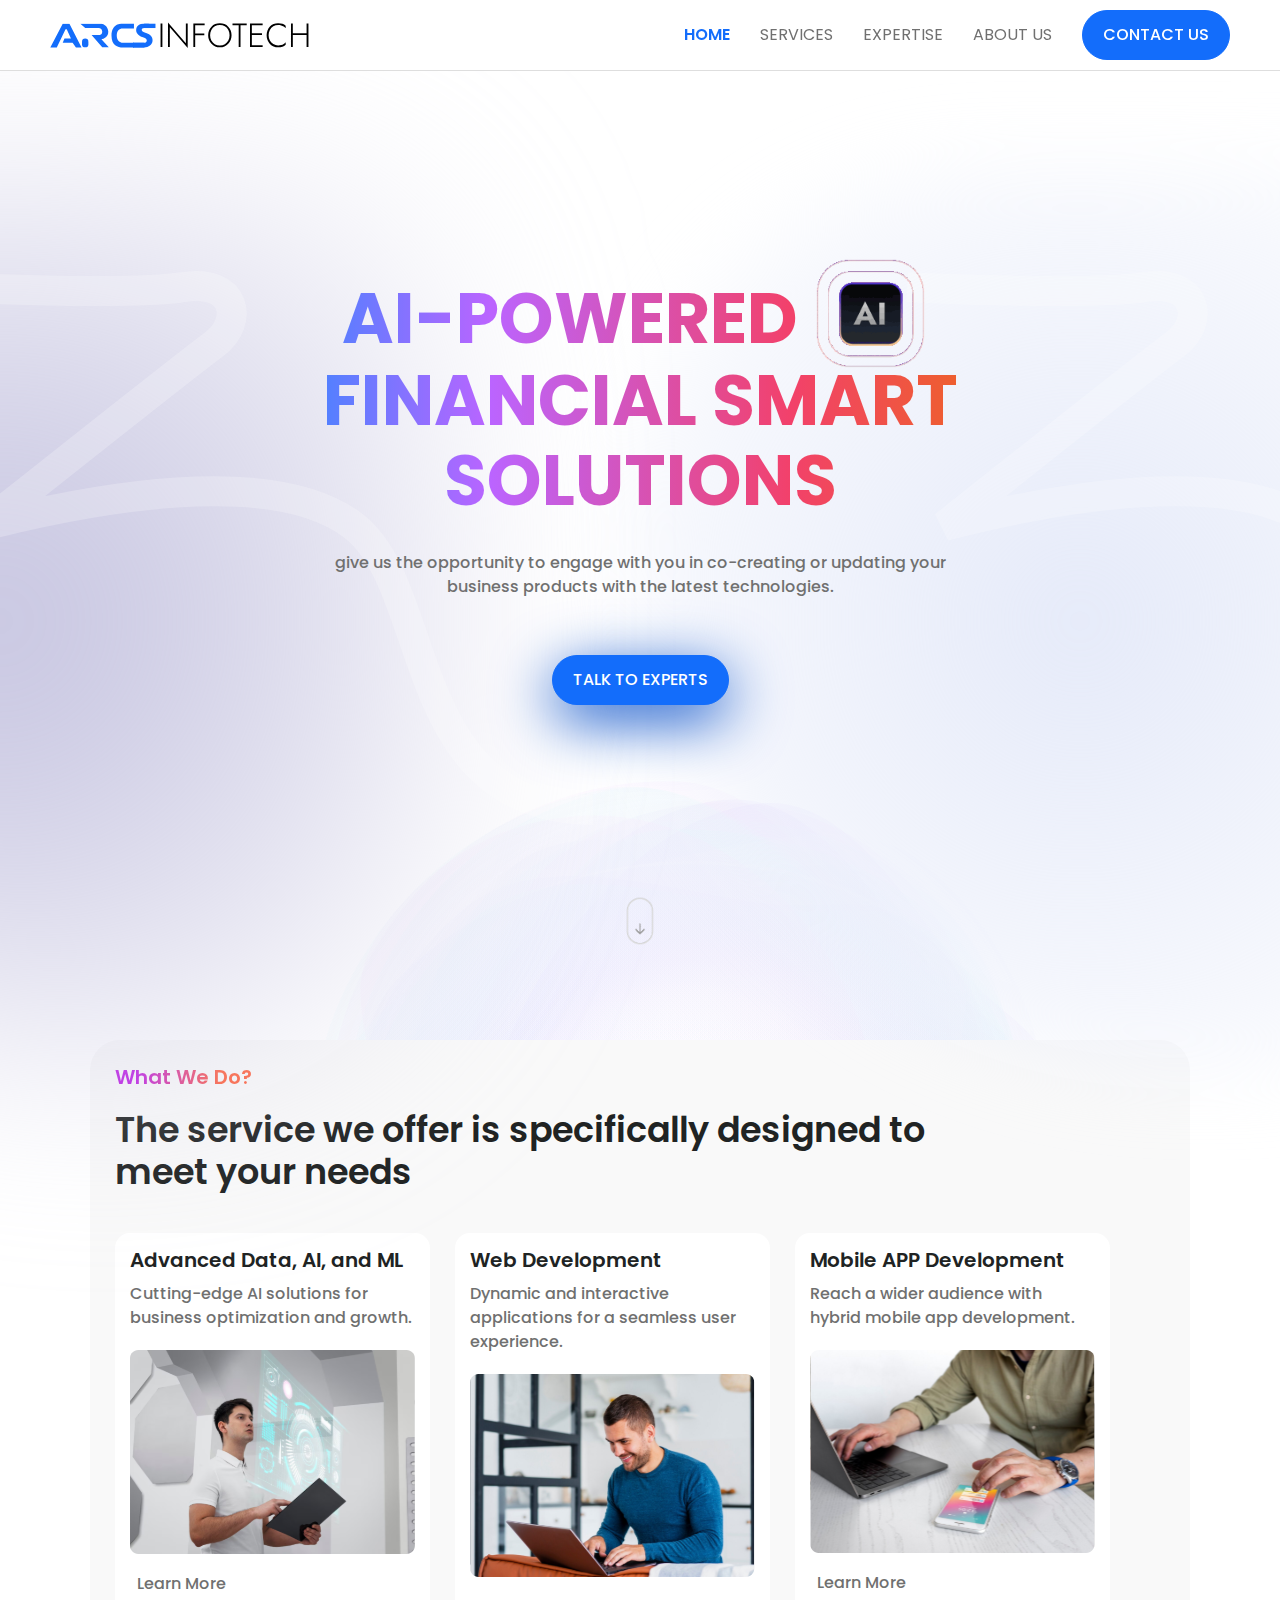
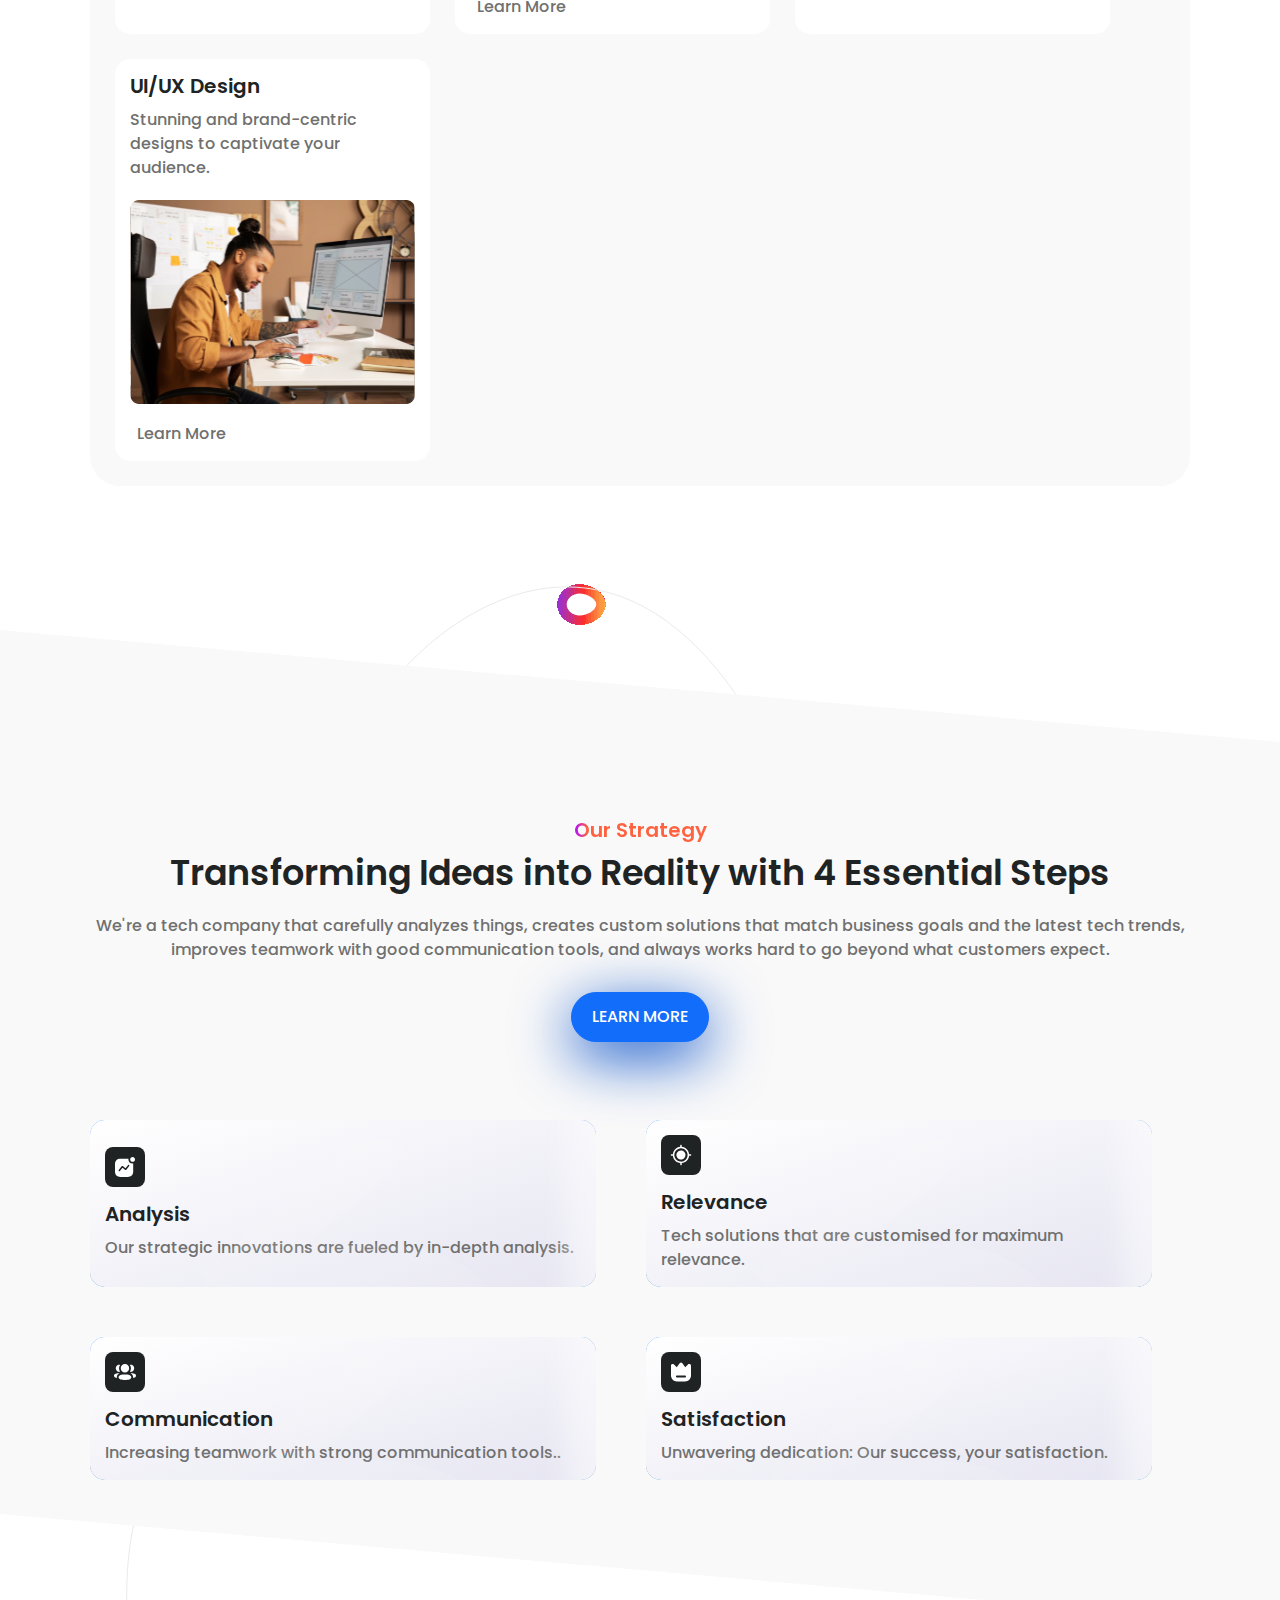
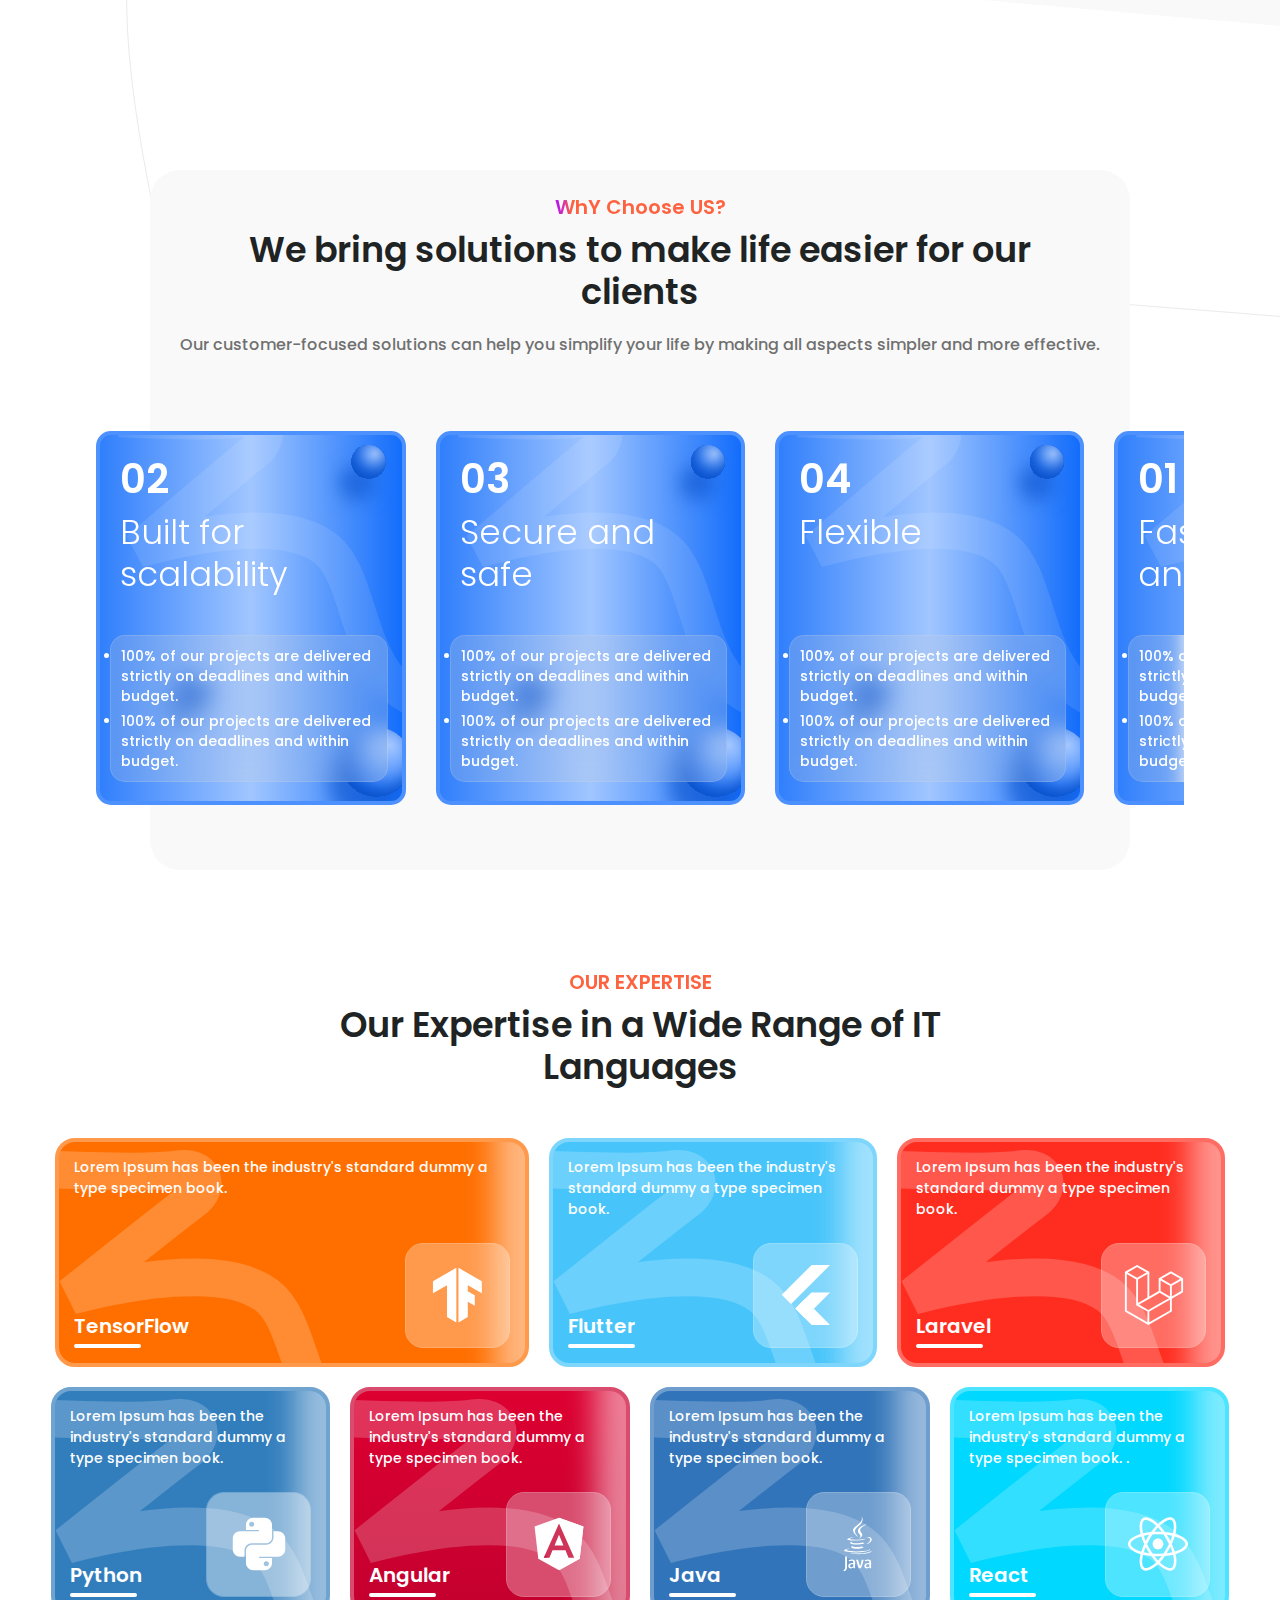
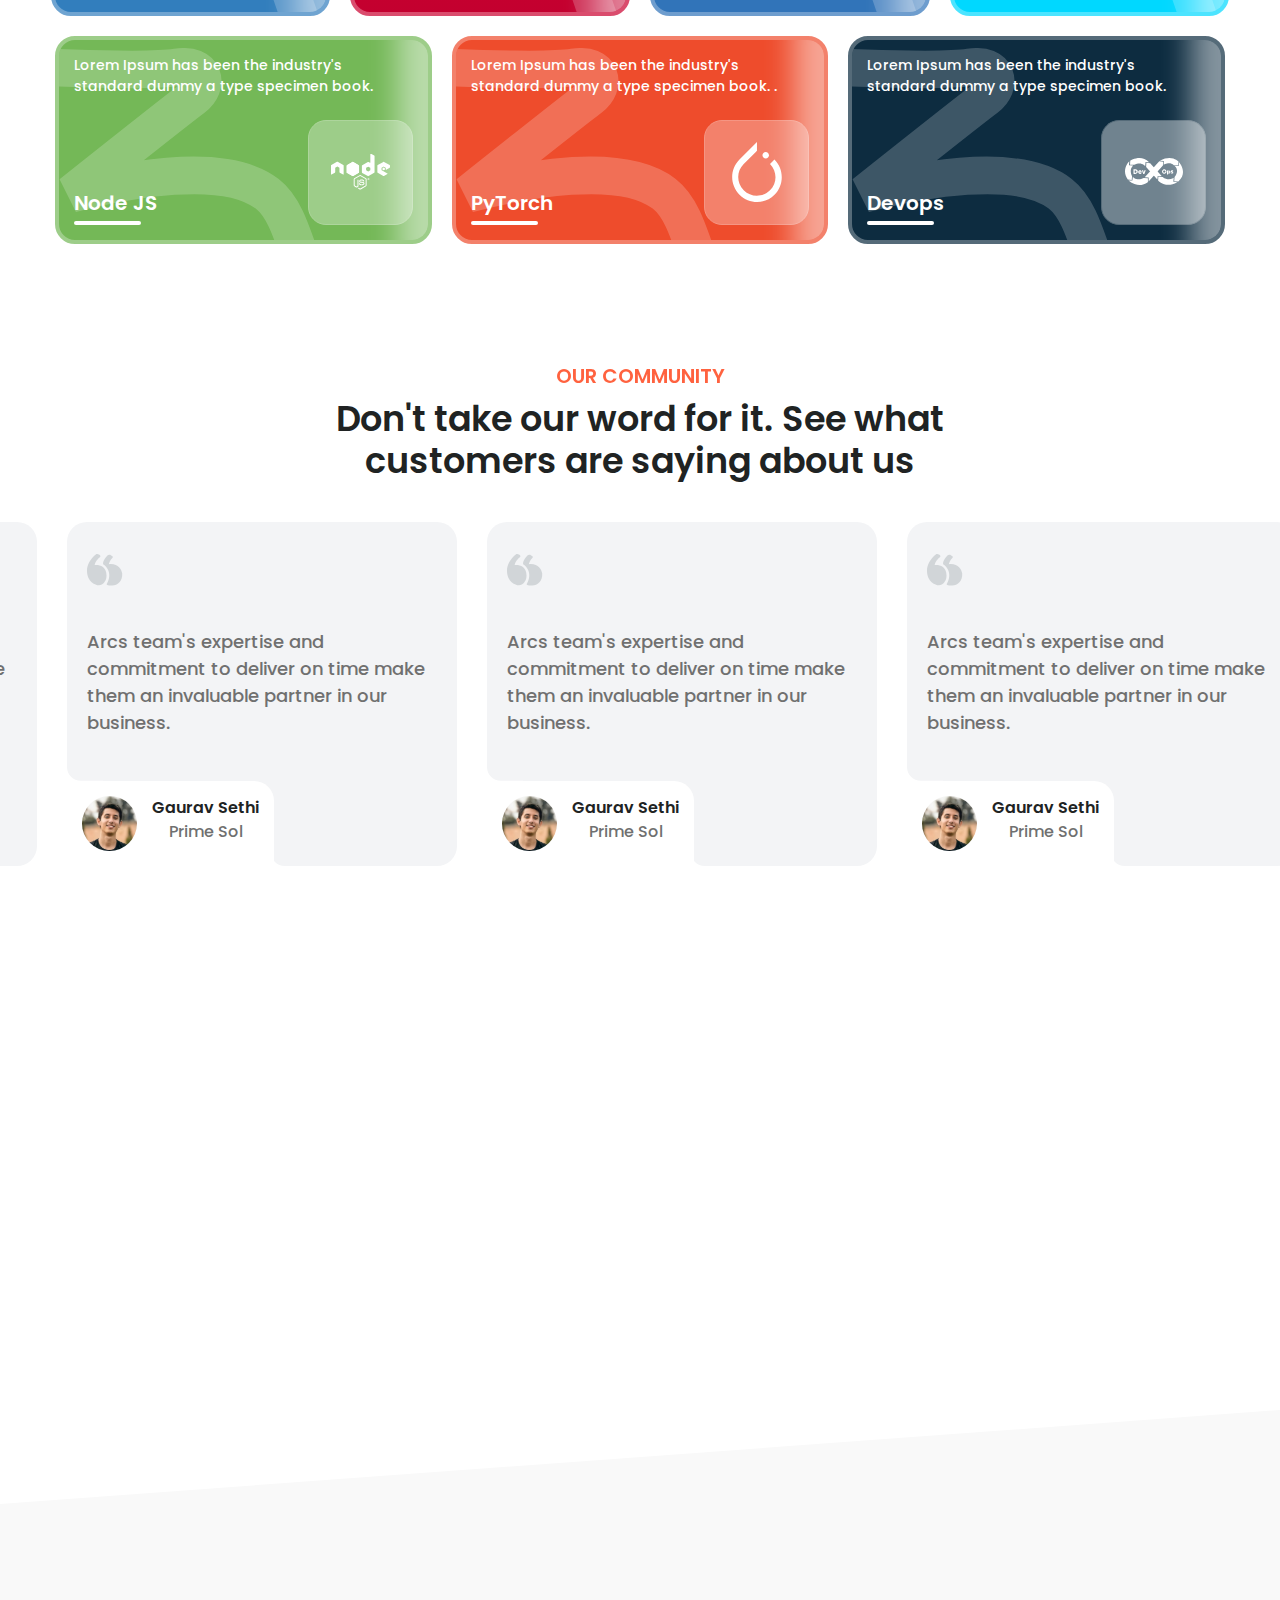
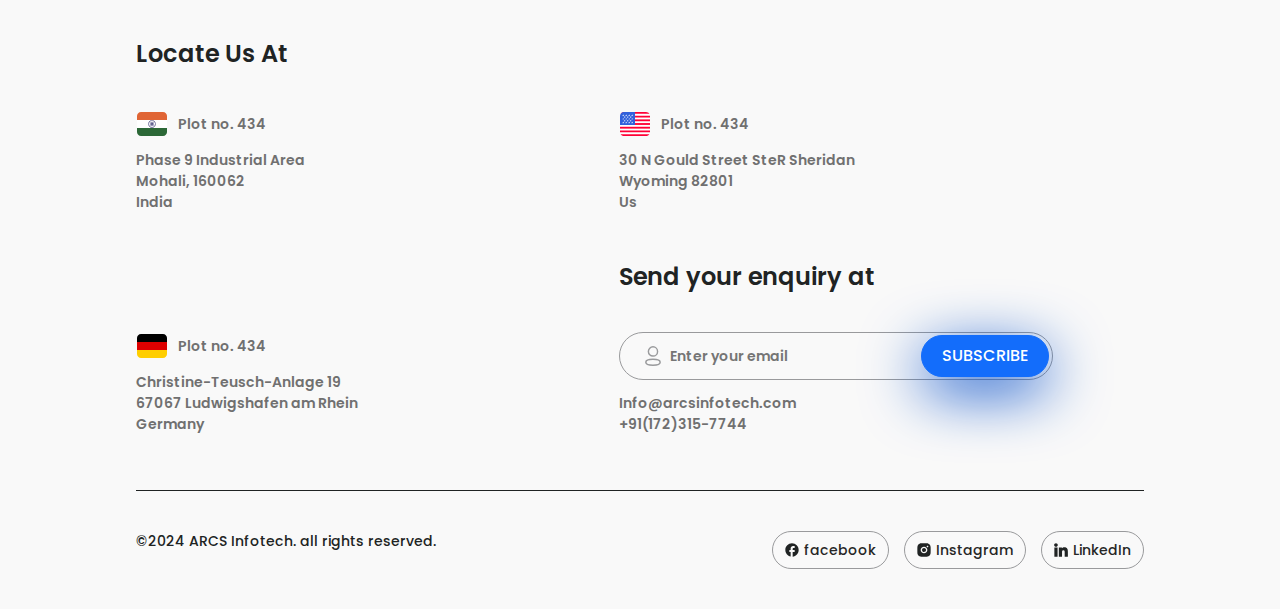
==== commit f7fa5671: "all html and css is done" ====
--- a/index.html
+++ b/index.html
@@ -61,15 +61,12 @@
                         </div>
                         financial smart solutions
                     </div>
+                    <p class="para mt-30">give us the opportunity to engage with you in co-creating or updating your business products with the latest technologies.</p>
+                    <button class="primary-btn mt-40 box-shadow">Talk to Experts</button>
+                </div>
         
-                    <p class="para mt-30">give us the opportunity to engage with you in co-creating or updating your business products with the latest technologies.</p>
-        
-                    <button class="primary-btn mt-40 box-shadow">Talk to Experts</button>
-        
-                    <img src="./image/downarrow.gif" alt="" width="50px" height="50px" class="mt-113"/>
-        
-                </div>
-               
+                <img src="./image/Frame 108.svg" alt="" class="bottom-img">
+                <img src="./image/downarrow.gif" alt="" width="50px" height="50px" class="downarrow"/>       
             </div>
             <div class="left">
             </div>
@@ -78,7 +75,6 @@
             </div>
             <img src="image/Vector 12.svg" alt="" class="right-img">
 
-            <img src="./image/Frame 108.svg" alt="" class="bottom-img">
             <div class="todosContainer">
                 <h3 class="colorful-heading-sm-size">What We Do?</h3>
                 <h1 class="large-heading">The service we offer is specifically designed to meet your needs</h1>
@@ -86,7 +82,7 @@
                     <div class="card1">
                         <h4 class="card-heading">Advanced Data, AI, and ML</h4>
                         <p class="normal-text mt-10">Cutting-edge AI solutions for business optimization and growth.</p>
-                        <img src="image/image (4).svg" alt="" class="mt-20 mb-18">
+                        <img src="image/image (4).svg" alt="" class="mt-20 mb-18 m-img">
                         <div class="anchor-tag">
                             <svg width="24" height="24" viewBox="0 0 24 24" fill="none" xmlns="http://www.w3.org/2000/svg">
                                 <path fill-rule="evenodd" clip-rule="evenodd" d="M10.835 12.0066L10.8366 12.3607C10.8487 13.7652 10.9334 15.0183 11.0794 15.8124C11.0794 15.8267 11.2387 16.6143 11.3401 16.8764C11.4994 17.2554 11.7874 17.577 12.1485 17.7808C12.4376 17.9262 12.7408 18 13.0583 18C13.3078 17.9884 13.7194 17.8629 14.0131 17.7576L14.2572 17.664C15.8739 17.0218 18.9644 14.9234 20.148 13.6402L20.2353 13.5505L20.6247 13.1302C20.8702 12.8085 21 12.4153 21 11.9923C21 11.6134 20.8844 11.2344 20.6531 10.9282C20.5839 10.829 20.4723 10.7017 20.3731 10.5942L19.994 10.1974C18.6895 8.87572 15.8652 7.02183 14.4012 6.40756C14.4012 6.39435 13.4914 6.01432 13.0583 6H13.0005C12.3361 6 11.7154 6.37892 11.3979 6.99137C11.3112 7.1588 11.228 7.48678 11.1648 7.77483L11.051 8.31871C10.9212 9.19332 10.835 10.535 10.835 12.0066ZM4.50325 10.4817C3.67308 10.4817 3 11.1613 3 11.9996C3 12.8378 3.67308 13.5175 4.50325 13.5175L8.20248 13.1903C8.85375 13.1903 9.38174 12.6583 9.38174 11.9996C9.38174 11.3419 8.85375 10.8088 8.20248 10.8088L4.50325 10.4817Z" fill="none"/>
@@ -142,7 +138,7 @@
                 
                 <div class="text-container">
                     <h3 class="colorful-heading-sm-size">Our Strategy</h3>
-                    <h1 class="large-heading mt-10">Transforming Ideas into Reality with 4 Essential Steps</h1>
+                    <h1 class="large-heading">Transforming Ideas into Reality with 4 Essential Steps</h1>
                     <p class="normal-text mt-20">We're a tech company that carefully analyzes things, creates custom solutions that match business goals and the latest tech trends, improves teamwork with good communication tools, and always works hard to go beyond what customers expect.</p>
                     <!-- <button class="primary-btn box-shadow mt-40">Learn more</button> -->
     
@@ -195,7 +191,7 @@
                 <div class="why-choose-us">
                     <h3 class="colorful-heading-sm-size">WhY Choose US?</h3>
                     <h1 class="large-heading">We bring solutions to make life easier for our clients</h1>
-                    <p class="normal-text mt-10">Our customer-focused solutions can help you simplify your life by making all aspects simpler and more effective.</p>
+                    <p class="normal-text mt-20">Our customer-focused solutions can help you simplify your life by making all aspects simpler and more effective.</p>
                 </div>
                 <div class="owl-carousel choose-div">
                     <div class="item">
@@ -275,23 +271,10 @@
                             <h3>TensorFlow</h3>
                         
                             <div class="img-div">
-                                <svg width="60" height="60" viewBox="0 0 60 60" fill="none" xmlns="http://www.w3.org/2000/svg">
-                                    <mask id="mask0_55_608-421371" style="mask-type:luminance" maskUnits="userSpaceOnUse" x="30" y="2" width="24" height="56">
-                                    <path d="M53.8138 16.1592L30.4441 2.82373V57.482L39.7804 52.0712V36.6922L46.8315 40.7684L46.7917 30.2469L39.7804 26.2467V20.1377L53.8464 28.254L53.8138 16.1592Z" fill="white"/>
-                                    </mask>
-                                    <g mask="url(#mask0_55_608-421371)">
-                                    <path d="M60.206 2.62598H2.81567V57.5519H60.206V2.62598Z" fill="white"/>
-                                    </g>
-                                    <mask id="mask1_55_608-433789" style="mask-type:luminance" maskUnits="userSpaceOnUse" x="4" y="2" width="25" height="56">
-                                    <path d="M4.97377 16.1592L28.3435 2.82373V57.482L19.0072 52.0712V20.1377L4.94116 28.254L4.97377 16.1592Z" fill="white"/>
-                                    </mask>
-                                    <g mask="url(#mask1_55_608-433789)">
-                                    <path d="M59.8181 2.62598H2.42773V57.5519H59.8181V2.62598Z" fill="white"/>
-                                    </g>
-                                    </svg>
-                            </div>
-                        </div>
-    
+                                <img src="image/Group 67.svg" alt="" class="img1">
+                                <img src="image/Group 67 (1).svg" alt="" class="img2">
+                            </div>
+                        </div>
                         <img src="./image/Vector 11.svg" alt="" class="z-img">
                         <div class="overlay"></div>
                     </div>
@@ -302,13 +285,8 @@
                         <div class="lower-div">
                             <h3>Flutter</h3>
                             <div class="img-div">
-                                <svg width="50" height="60" viewBox="0 0 50 60" fill="none" xmlns="http://www.w3.org/2000/svg">
-                                    <path d="M30.6149 0L0.772949 29.842L10.0096 39.0787L49.0885 0H30.6149Z" fill="white"/>
-                                    <path d="M30.407 27.52L14.4287 43.4983L23.7001 52.9082L32.9197 43.6886L49.0885 27.52H30.407Z" fill="white"/>
-                                    <path d="M23.7002 52.9081L30.7188 59.9267H49.0884L32.9196 43.6885L23.7002 52.9081Z" fill="white"/>
-                                    <path d="M14.3247 43.6021L23.5616 34.3652L32.9195 43.6886L23.7001 52.9082L14.3247 43.6021Z" fill="white"/>
-                                    <path d="M23.7002 52.908L31.3772 50.3605L32.1398 44.4683L23.7002 52.908Z" fill="white" fill-opacity="0.8"/>
-                                </svg>
+                                <img src="image/Group (8).svg" alt="" class="img1">
+                                <img src="image/Group (12).svg" alt="" class="img2">
                             </div>
                         </div>
                         <img src="./image/Vector 11.svg" alt="" class="z-img">
@@ -321,9 +299,8 @@
                         <div class="lower-div">
                             <h3>Laravel</h3>
                             <div class="img-div">
-                                <svg width="60" height="60" viewBox="0 0 60 60" fill="none" xmlns="http://www.w3.org/2000/svg">
-                                    <path d="M59.0572 13.5499C59.0788 13.6298 59.09 13.7121 59.09 13.7948V26.6512C59.09 26.9871 58.9103 27.2973 58.619 27.4644L47.8284 33.677V45.9908C47.8284 46.326 47.6503 46.6353 47.3597 46.804L24.8352 59.7706C24.7837 59.7999 24.7274 59.8186 24.6712 59.8385C24.6501 59.8455 24.6302 59.8584 24.6079 59.8643C24.4505 59.9058 24.285 59.9058 24.1275 59.8643C24.1017 59.8573 24.0783 59.8432 24.0537 59.8338C24.0021 59.8151 23.9482 59.7987 23.899 59.7706L1.37924 46.804C1.08806 46.6368 0.908203 46.3267 0.908203 45.9908V7.42168C0.908203 7.33732 0.919921 7.25529 0.941012 7.17561C0.948042 7.14866 0.964447 7.12406 0.973821 7.09711C0.991397 7.04789 1.0078 6.99751 1.03358 6.95181C1.05116 6.92135 1.07693 6.89674 1.09803 6.86862C1.12498 6.83112 1.14958 6.79245 1.18122 6.75965C1.20817 6.73269 1.24332 6.71278 1.27379 6.68934C1.30777 6.66122 1.33823 6.63075 1.3769 6.60849H1.37807L12.6385 0.125226C12.9287 -0.0417419 13.2858 -0.0417419 13.5759 0.125226L24.8364 6.60849H24.8387C24.8762 6.63192 24.9079 6.66122 24.9419 6.68817C24.9723 6.7116 25.0063 6.7327 25.0333 6.75847C25.0661 6.79245 25.0895 6.83112 25.1176 6.86862C25.1375 6.89674 25.1645 6.92135 25.1809 6.95181C25.2079 6.99868 25.2231 7.04789 25.2418 7.09711C25.2512 7.12406 25.2676 7.14866 25.2746 7.17679C25.2962 7.25664 25.3072 7.33897 25.3074 7.42168V31.5116L34.6908 26.1087V13.7936C34.6908 13.7116 34.7025 13.6284 34.7236 13.5499C34.7318 13.5218 34.747 13.4972 34.7564 13.4702C34.7751 13.421 34.7916 13.3706 34.8173 13.3249C34.8349 13.2945 34.8607 13.2699 34.8806 13.2417C34.9087 13.2042 34.9322 13.1656 34.965 13.1328C34.9919 13.1058 35.0259 13.0859 35.0564 13.0625C35.0915 13.0343 35.122 13.0039 35.1595 12.9816H35.1607L46.4223 6.49835C46.7124 6.33114 47.0696 6.33114 47.3597 6.49835L58.6202 12.9816C58.66 13.005 58.6905 13.0343 58.7256 13.0613C58.7549 13.0847 58.7889 13.1058 58.8158 13.1316C58.8487 13.1656 58.8721 13.2042 58.9002 13.2417C58.9213 13.2699 58.9471 13.2945 58.9635 13.3249C58.9904 13.3706 59.0057 13.421 59.0244 13.4702C59.035 13.4972 59.0502 13.5218 59.0572 13.5499ZM57.2129 26.1087V15.4177L53.2723 17.6862L47.8284 20.8206V31.5116L57.2141 26.1087H57.2129ZM45.9524 45.4483V34.7503L40.5975 37.8085L25.3063 46.5357V57.3345L45.9524 45.4483ZM2.78534 9.04455V45.4483L23.4291 57.3333V46.5369L12.6444 40.4333L12.6409 40.4309L12.6362 40.4286C12.5999 40.4075 12.5694 40.377 12.5354 40.3512C12.5061 40.3278 12.4722 40.309 12.4464 40.2833L12.444 40.2798C12.4136 40.2505 12.3925 40.2141 12.3667 40.1813C12.3433 40.1497 12.3151 40.1227 12.2964 40.0899L12.2952 40.0864C12.2741 40.0513 12.2612 40.0091 12.246 39.9692C12.2308 39.9341 12.2109 39.9013 12.2015 39.8638V39.8626C12.1898 39.8181 12.1874 39.7712 12.1827 39.7255C12.178 39.6904 12.1687 39.6552 12.1687 39.6201V39.6177V14.4475L6.72592 11.3119L2.78534 9.04572V9.04455ZM13.1084 2.02111L3.72625 7.42168L13.1061 12.8223L22.4871 7.42051L13.1061 2.02111H13.1084ZM17.9876 35.7252L23.4303 32.5919V9.04455L19.4897 11.313L14.0458 14.4475V37.9949L17.9876 35.7252ZM46.891 8.39423L37.51 13.7948L46.891 19.1954L56.2708 13.7936L46.891 8.39423ZM45.9524 20.8206L40.5085 17.6862L36.5679 15.4177V26.1087L42.0107 29.2419L45.9524 31.5116V20.8206ZM24.3665 44.9128L38.1263 37.0575L45.0045 33.1321L35.6305 27.7351L24.8376 33.9488L15.0008 39.6119L24.3665 44.9128Z" fill="white"/>
-                                </svg>
+                                <img src="image/Group (10).svg" alt="" class="img1">
+                                <img src="image/Group (13).svg" alt="" class="img2">
                             </div>
                         </div>
                         <img src="./image/Vector 11.svg" alt="" class="z-img">
@@ -336,10 +313,8 @@
                         <div class="lower-div">
                             <h3>Python</h3>
                             <div class="img-div">
-                                <svg width="60" height="60" viewBox="0 0 60 60" fill="none" xmlns="http://www.w3.org/2000/svg">
-                                    <path fill-rule="evenodd" clip-rule="evenodd" d="M24.4057 3.75C20.2862 3.75 16.9467 6.98349 16.9467 10.9722V15.9722H29.8566V17.3611H11.209C7.08951 17.3611 3.75 20.5946 3.75 24.5833V35.4167C3.75 39.4054 7.08951 42.6388 11.209 42.6388H15.5123V36.5278C15.5123 32.5391 18.8518 29.3055 22.9714 29.3055H36.7417C40.2276 29.3055 43.0532 26.5695 43.0532 23.1945V10.9722C43.0532 6.98349 39.7138 3.75 35.5942 3.75H24.4057ZM22.6845 12.6389C24.1104 12.6389 25.2664 11.5196 25.2664 10.1389C25.2664 8.75818 24.1104 7.63888 22.6845 7.63888C21.2584 7.63888 20.1024 8.75818 20.1024 10.1389C20.1024 11.5196 21.2584 12.6389 22.6845 12.6389Z" fill="white"/>
-                                    <path fill-rule="evenodd" clip-rule="evenodd" d="M35.594 56.2502C39.7136 56.2502 43.0531 53.0167 43.0531 49.0281V44.028H30.1432V42.6392H48.7908C52.9104 42.6392 56.2497 39.4056 56.2497 35.4169V24.5835C56.2497 20.5948 52.9104 17.3613 48.7908 17.3613H44.4875V23.4724C44.4875 27.4612 41.1479 30.6947 37.0286 30.6947H23.258C19.7722 30.6947 16.9465 33.4307 16.9465 36.8057V49.0281C16.9465 53.0167 20.2861 56.2502 24.4055 56.2502H35.594ZM37.3154 47.3614C35.8893 47.3614 34.7334 48.4806 34.7334 49.8613C34.7334 51.2421 35.8893 52.3612 37.3154 52.3612C38.7414 52.3612 39.8973 51.2421 39.8973 49.8613C39.8973 48.4806 38.7414 47.3614 37.3154 47.3614Z" fill="white"/>
-                                </svg>
+                                <img src="image/python-svgrepo-com 3.svg" alt="" class="img1">
+                                <img src="image/python-svgrepo-com 2.svg" alt="" class="img2">
                             </div>
                         </div>
                         <img src="./image/Vector 11.svg" alt="" class="z-img">
@@ -352,11 +327,8 @@
                         <div class="lower-div">
                             <h3>Angular</h3>
                             <div class="img-div">
-                                <svg width="61" height="62" viewBox="0 0 61 62" fill="none" xmlns="http://www.w3.org/2000/svg">
-                                    <path d="M30.0979 4.01465L5.65918 12.8918L9.38668 45.8066L30.0979 57.4912L50.8092 45.8066L54.5367 12.8918L30.0979 4.01465Z" fill="white"/>
-                                    <path d="M30.0979 4.01465V9.95055V9.92381V37.0097V57.4912L50.8091 45.8066L54.5366 12.8918L30.0979 4.01465Z" fill="white"/>
-                                    <path d="M30.0976 9.92383L14.8201 44.8173H20.5163L23.5876 37.0097H36.5551L39.6263 44.8173H45.3226L30.0976 9.92383ZM34.5601 32.1968H25.6351L30.0976 21.2609L34.5601 32.1968Z" fill="#C3002F"/>
-                                    </svg>
+                                <img src="image/angular-svgrepo-com 3.svg" alt="" class="img1">
+                                <img src="image/angular-svgrepo-com 5.svg" alt="" class="img2">
                             </div>
                         </div>
                         <img src="./image/Vector 11.svg" alt="" class="z-img">
@@ -368,21 +340,8 @@
                         <div class="lower-div">
                             <h3>Java</h3>
                             <div class="img-div">
-                                <svg width="60" height="60" viewBox="0 0 60 60" fill="none" xmlns="http://www.w3.org/2000/svg">
-                                    <g clip-path="url(#clip0_55_598-276045)">
-                                    <path fill-rule="evenodd" clip-rule="evenodd" d="M25.0178 31.6655C25.0178 31.6655 23.5847 32.4994 26.0388 32.7811C29.0127 33.1207 30.5317 33.0718 33.8079 32.4521C33.8079 32.4521 34.6704 32.9922 35.8744 33.4594C28.5281 36.6073 19.2483 33.2773 25.0178 31.6655ZM24.1198 27.5576C24.1198 27.5576 22.5121 28.7476 24.9683 29.0016C28.1452 29.3297 30.6528 29.3565 34.9948 28.521C34.9948 28.521 35.5943 29.1296 36.5378 29.462C27.6568 32.0596 17.7657 29.6665 24.1198 27.5576Z" fill="white"/>
-                                    <path fill-rule="evenodd" clip-rule="evenodd" d="M31.6867 20.5889C33.4977 22.6735 31.212 24.5483 31.212 24.5483C31.212 24.5483 35.8083 22.1761 33.6972 19.2044C31.7262 16.4343 30.2144 15.0582 38.3981 10.3125C38.3981 10.3125 25.5518 13.5196 31.6867 20.5889Z" fill="white"/>
-                                    <path fill-rule="evenodd" clip-rule="evenodd" d="M41.4027 34.7045C41.4027 34.7045 42.4636 35.5792 40.2342 36.2556C35.995 37.5396 22.5868 37.9268 18.8624 36.3066C17.5246 35.7239 20.0347 34.9162 20.8244 34.7456C21.648 34.5675 22.1181 34.5999 22.1181 34.5999C20.6292 33.5515 12.4947 36.659 17.9868 37.5505C32.9629 39.9787 45.2868 36.4573 41.4027 34.7045ZM25.7074 23.3013C25.7074 23.3013 18.888 24.9215 23.2928 25.5104C25.1533 25.7591 28.8593 25.7018 32.3142 25.412C35.1368 25.1751 37.97 24.6684 37.97 24.6684C37.97 24.6684 36.9755 25.0951 36.2549 25.5863C29.3287 27.4082 15.9508 26.5597 19.8025 24.6973C23.059 23.122 25.7074 23.3013 25.7074 23.3013ZM37.9417 30.139C44.9818 26.4816 41.7268 22.966 39.4542 23.4398C38.8985 23.5559 38.6492 23.6561 38.6492 23.6561C38.6492 23.6561 38.8565 23.3318 39.2506 23.1923C43.7457 21.6126 47.2021 27.8527 37.8013 30.3239C37.801 30.3239 37.9093 30.2262 37.9417 30.139Z" fill="white"/>
-                                    <path fill-rule="evenodd" clip-rule="evenodd" d="M33.6974 2.64697C33.6974 2.64697 37.5955 6.54755 29.9991 12.5436C23.9072 17.3553 28.6102 20.0979 29.9973 23.2328C26.4407 20.0245 23.8319 17.1997 25.5819 14.5713C28.1511 10.713 35.2703 8.84196 33.6974 2.64697Z" fill="white"/>
-                                    <path fill-rule="evenodd" clip-rule="evenodd" d="M26.3998 40.0529C33.1563 40.485 43.5339 39.813 43.7801 36.6152C43.7801 36.6152 43.3076 37.8273 38.1955 38.7889C32.4279 39.8746 25.3131 39.7482 21.0947 39.0519C21.0947 39.0519 21.9591 39.7672 26.3998 40.0529Z" fill="white"/>
-                                    <path fill-rule="evenodd" clip-rule="evenodd" d="M43.4681 45.7874H43.2626V45.6722H43.817V45.7874H43.6116V46.3626H43.4681V45.7874ZM44.5743 45.816H44.5719L44.3677 46.3623H44.274L44.071 45.816H44.0685V46.3623H43.9322V45.6719H44.1323L44.3203 46.1603L44.5084 45.6719H44.7066V46.3623H44.5747L44.5743 45.816ZM25.2928 52.2696C24.6556 52.8218 23.982 53.1325 23.3772 53.1325C22.5156 53.1325 22.048 52.6149 22.048 51.7865C22.048 50.8898 22.5486 50.2336 24.5519 50.2336H25.2925L25.2928 52.2696ZM27.0515 54.2537V48.1116C27.0515 46.5419 26.1562 45.506 23.9982 45.506C22.7391 45.506 21.6353 45.8169 20.7379 46.2132L20.9962 47.3011C21.7032 47.0415 22.6171 46.8009 23.5141 46.8009C24.7574 46.8009 25.2925 47.3011 25.2925 48.3367V49.1133H24.6712C21.6512 49.1133 20.2884 50.285 20.2884 52.0465C20.2884 53.5642 21.1864 54.4271 22.877 54.4271C23.9636 54.4271 24.7754 53.9785 25.5334 53.3221L25.6713 54.2537H27.0515ZM32.9212 54.2537H30.7282L28.0877 45.6622H30.0033L31.6421 50.9417L32.007 52.528C32.8337 50.2336 33.4205 47.9043 33.714 45.6622H35.5766C35.078 48.4911 34.1797 51.597 32.9212 54.2537ZM41.3371 52.2696C40.698 52.8218 40.0244 53.1325 39.4209 53.1325C38.5593 53.1325 38.0924 52.6149 38.0924 51.7865C38.0924 50.8898 38.5932 50.2336 40.5953 50.2336H41.3371V52.2696ZM43.0964 54.2537V48.1116C43.0964 46.5419 42.1984 45.506 40.0425 45.506C38.7822 45.506 37.6787 45.8169 36.7813 46.2132L37.0396 47.3011C37.7465 47.0415 38.6623 46.8009 39.5597 46.8009C40.8011 46.8009 41.3368 47.3011 41.3368 48.3367V49.1133H40.7155C37.6952 49.1133 36.3334 50.285 36.3334 52.0465C36.3334 53.5642 37.2295 54.4271 38.9204 54.4271C40.008 54.4271 40.8185 53.9785 41.5783 53.3221L41.7168 54.2537H43.0964ZM18.3601 55.7136C17.8589 56.446 17.0484 57.0259 16.1622 57.3531L15.2937 56.3302C15.9689 55.9838 16.5472 55.4244 16.8165 54.904C17.0484 54.4402 17.1452 53.8438 17.1452 52.4163V42.6064H19.0144V52.2809C19.0144 54.1902 18.8618 54.9619 18.3601 55.7136Z" fill="white"/>
-                                    </g>
-                                    <defs>
-                                    <clipPath id="clip0_55_598-276045">
-                                    <rect width="60" height="60" fill="white"/>
-                                    </clipPath>
-                                    </defs>
-                                    </svg>
+                                <img src="image/java-logo-svgrepo-com 2.svg" alt="" class="img1">
+                                <img src="image/java-logo-svgrepo-com 1.svg" alt="" class="img2">
                             </div>
                         </div>
                         <img src="./image/Vector 11.svg" alt="" class="z-img">
@@ -395,9 +354,8 @@
                         <div class="lower-div">
                             <h3>React</h3>
                             <div class="img-div">
-                                <svg width="60" height="54" viewBox="0 0 60 54" fill="none" xmlns="http://www.w3.org/2000/svg">
-                                    <path d="M49.332 17.5837C48.7096 17.3694 48.0647 17.1667 47.4006 16.975C47.5097 16.5296 47.6099 16.0899 47.699 15.6576C49.1611 8.56052 48.2051 2.84303 44.9408 0.960584C41.8107 -0.844429 36.6917 1.03759 31.5218 5.53682C31.0246 5.96947 30.5261 6.42753 30.0278 6.90759C29.6957 6.58997 29.3642 6.28303 29.0336 5.98944C23.6153 1.17856 18.1844 -0.848808 14.9233 1.03908C11.7962 2.84933 10.8701 8.22432 12.1862 14.9503C12.3133 15.6 12.4619 16.2634 12.6299 16.938C11.8612 17.1561 11.1192 17.3888 10.4092 17.6362C4.05687 19.8509 0 23.3219 0 26.9222C0 30.6406 4.35506 34.3703 10.9715 36.6317C11.4936 36.8102 12.0354 36.9789 12.5938 37.1391C12.4125 37.8687 12.2549 38.5836 12.1226 39.2809C10.8677 45.8902 11.8477 51.1382 14.9664 52.937C18.1878 54.7946 23.5942 52.8852 28.8586 48.2834C29.2747 47.9197 29.6923 47.5339 30.1106 47.1296C30.6529 47.6517 31.1942 48.1459 31.7327 48.6094C36.8319 52.9974 41.8683 54.7693 44.9841 52.9655C48.2023 51.1025 49.2482 45.4649 47.8904 38.6058C47.7867 38.082 47.666 37.5468 47.5304 37.0021C47.9101 36.8899 48.2828 36.774 48.6463 36.6535C55.5247 34.3745 60 30.6903 60 26.9222C60 23.3089 55.8123 19.8145 49.332 17.5837ZM47.8402 34.2205C47.5121 34.3291 47.1754 34.4341 46.8324 34.5359C46.0731 32.132 45.0482 29.5757 43.7941 26.9347C44.9909 24.3566 45.9761 21.833 46.7142 19.4446C47.328 19.6222 47.9237 19.8096 48.4977 20.0073C54.05 21.9186 57.4368 24.7447 57.4368 26.9222C57.4368 29.2417 53.7792 32.2526 47.8402 34.2205ZM45.3759 39.1036C45.9763 42.1366 46.0621 44.8788 45.6643 47.0224C45.307 48.9487 44.5883 50.2329 43.6998 50.7473C41.8089 51.8418 37.7653 50.4191 33.4043 46.6664C32.9044 46.2362 32.4008 45.7768 31.8957 45.2907C33.5863 43.4417 35.276 41.2921 36.9251 38.9048C39.8256 38.6475 42.566 38.2267 45.0511 37.6522C45.1735 38.1459 45.2822 38.6302 45.3759 39.1036ZM20.4554 50.5581C18.6079 51.2106 17.1366 51.2293 16.2471 50.7164C14.3546 49.6248 13.5678 45.4112 14.641 39.7589C14.7639 39.1116 14.9102 38.4467 15.0789 37.767C17.5367 38.3105 20.257 38.7016 23.1645 38.9373C24.8247 41.2733 26.5632 43.4205 28.3151 45.3006C27.9324 45.6701 27.5511 46.0219 27.172 46.3534C24.8441 48.3883 22.5112 49.832 20.4554 50.5581ZM11.8005 34.2063C8.8748 33.2064 6.45868 31.9067 4.80255 30.4885C3.31441 29.2141 2.56307 27.9488 2.56307 26.9222C2.56307 24.7374 5.82034 21.9507 11.2529 20.0566C11.9121 19.8268 12.6021 19.6102 13.3182 19.4067C14.069 21.849 15.0539 24.4025 16.2424 26.9846C15.0385 29.605 14.0396 32.1991 13.2814 34.67C12.7709 34.5233 12.2764 34.3689 11.8005 34.2063ZM14.7017 14.4581C13.5741 8.69541 14.3229 4.34825 16.2074 3.25741C18.2147 2.09533 22.6534 3.75221 27.3316 7.90616C27.6307 8.17167 27.9309 8.44956 28.2319 8.73706C26.4887 10.6089 24.7661 12.74 23.1206 15.0622C20.2988 15.3238 17.5976 15.7439 15.1141 16.3066C14.958 15.6785 14.8197 15.0614 14.7017 14.4581ZM40.5829 20.8488C39.9892 19.8234 39.3797 18.8221 38.7584 17.8482C40.6728 18.0902 42.5069 18.4115 44.2294 18.8046C43.7123 20.4619 43.0677 22.1947 42.309 23.9711C41.7648 22.9378 41.1891 21.896 40.5829 20.8488ZM30.0286 10.5689C31.2109 11.8497 32.3949 13.2798 33.5594 14.8313C32.3859 14.7759 31.1979 14.7471 30 14.7471C28.8135 14.7471 27.6342 14.7753 26.4679 14.8297C27.6336 13.2926 28.8279 11.8645 30.0286 10.5689ZM19.4067 20.8666C18.8136 21.8949 18.2487 22.9311 17.713 23.9692C16.9665 22.199 16.328 20.4583 15.8064 18.7775C17.5183 18.3944 19.3438 18.0811 21.246 17.8437C20.6159 18.8266 20.0014 19.8354 19.4067 20.8666ZM21.3008 36.1835C19.3355 35.9642 17.4825 35.6671 15.771 35.2946C16.301 33.5838 16.9536 31.8059 17.7158 29.9976C18.2529 31.0349 18.8202 32.0715 19.4168 33.1021C20.0246 34.1521 20.6544 35.1805 21.3008 36.1835ZM30.0995 43.4562C28.8847 42.1455 27.673 40.6955 26.4895 39.136C27.6383 39.181 28.8096 39.2041 30 39.2041C31.223 39.2041 32.4319 39.1765 33.6219 39.1236C32.4535 40.7112 31.2738 42.1634 30.0995 43.4562ZM42.3335 29.9054C43.1354 31.7333 43.8115 33.5019 44.3483 35.1835C42.6086 35.5804 40.7303 35.9 38.7513 36.1376C39.3742 35.1505 39.989 34.1321 40.5932 33.0845C41.2044 32.0246 41.7848 30.9631 42.3335 29.9054ZM38.3729 31.804C37.435 33.4302 36.4721 34.9826 35.4946 36.448C33.7142 36.5753 31.8748 36.6409 30 36.6409C28.1328 36.6409 26.3166 36.5829 24.5677 36.4694C23.5507 34.9848 22.5669 33.4278 21.635 31.818C20.7055 30.2126 19.8502 28.5936 19.0751 26.9837C19.85 25.3701 20.7032 23.7493 21.6274 22.1468L21.6272 22.1471C22.5537 20.5403 23.5289 18.9909 24.5365 17.5155C26.3209 17.3806 28.1507 17.3103 29.9999 17.3103C31.8575 17.3103 33.6897 17.3812 35.4736 17.5172C36.4657 18.9818 37.4343 20.5262 38.3645 22.1332C39.3053 23.7583 40.1695 25.3683 40.9511 26.9473C40.1719 28.5534 39.3096 30.1797 38.3729 31.804ZM43.6605 3.18115C45.6697 4.33982 46.451 9.01271 45.1887 15.1403C45.1081 15.5313 45.0175 15.9296 44.919 16.3332C42.4297 15.7588 39.7266 15.3314 36.8966 15.0659C35.2479 12.7181 33.5394 10.5837 31.8246 8.73589C32.2856 8.29235 32.746 7.86942 33.2045 7.47032C37.6341 3.6154 41.7742 2.0934 43.6605 3.18115ZM30 21.5644C32.959 21.5644 35.3578 23.9631 35.3578 26.9222C35.3578 29.8812 32.959 32.28 30 32.28C27.041 32.28 24.6422 29.8812 24.6422 26.9222C24.6422 23.9631 27.041 21.5644 30 21.5644Z" fill="white"/>
-                                </svg>
+                                <img src="image/Group (6).svg" alt="" class="img1">
+                                <img src="image/Group (11).svg" alt="" class="img2">
                             </div>
                         </div>
                         <img src="./image/Vector 11.svg" alt="" class="z-img">
@@ -409,37 +367,8 @@
                         <div class="lower-div">
                             <h3>Node JS</h3>
                             <div class="img-div">
-                                <svg width="80" height="49" viewBox="0 0 80 49" fill="none" xmlns="http://www.w3.org/2000/svg">
-                                    <g clip-path="url(#clip0_55_572-822050)">
-                                    <path d="M39.5411 48.7346C39.2771 48.7346 39.0148 48.6657 38.7834 48.5331L36.3715 47.1127C36.0112 46.9123 36.187 46.8415 36.3058 46.8006C36.7861 46.6333 36.8836 46.5956 37.3963 46.306C37.4502 46.2754 37.5207 46.2862 37.5759 46.3185L39.4288 47.4122C39.4957 47.4482 39.5907 47.4482 39.6527 47.4122L46.8774 43.2641C46.9443 43.2264 46.9877 43.149 46.9877 43.0699V34.7772C46.9877 34.6945 46.9443 34.6207 46.8759 34.5794L39.6541 30.4348C39.5872 30.3953 39.4986 30.3953 39.4317 30.4348L32.2113 34.5794C32.1413 34.6189 32.0969 34.6963 32.0969 34.7754V43.0681C32.0969 43.1472 32.1403 43.2228 32.209 43.2605L34.1874 44.3974C35.2616 44.9316 35.9181 44.3021 35.9181 43.6689V35.4842C35.9181 35.3672 36.0103 35.2773 36.1279 35.2773H37.0429C37.1569 35.2773 37.2509 35.3672 37.2509 35.4842V43.6725C37.2509 45.0971 36.4697 45.9156 35.1115 45.9156C34.6938 45.9156 34.3646 45.9156 33.4459 45.4659L31.5507 44.3794C31.0823 44.1096 30.793 43.6059 30.793 43.0681V34.7754C30.793 34.2358 31.0823 33.7321 31.5507 33.4659L38.7826 29.316C39.2402 29.0587 39.8478 29.0587 40.3017 29.316L47.5246 33.4677C47.9912 33.7357 48.2824 34.2376 48.2824 34.7772V43.0699C48.2824 43.6077 47.9912 44.1096 47.5246 44.3794L40.3017 48.5293C40.0702 48.6624 39.808 48.7308 39.5404 48.7308" fill="white"/>
-                                    <path d="M41.7729 43.0208C38.6118 43.0208 37.949 41.5774 37.949 40.3668C37.949 40.2517 38.0423 40.1599 38.1582 40.1599H39.0914C39.1944 40.1599 39.2812 40.2346 39.2975 40.3359C39.4386 41.2817 39.8581 41.7587 41.7697 41.7587C43.2924 41.7587 43.9398 41.4166 43.9398 40.6134C43.9398 40.1511 43.7553 39.8075 41.3899 39.5773C39.4115 39.383 38.189 38.9495 38.189 37.3755C38.189 35.9256 39.4187 35.0622 41.4785 35.0622C43.7915 35.0622 44.938 35.8609 45.0827 37.577C45.0881 37.6363 45.0664 37.6939 45.0267 37.7371C44.9869 37.7784 44.9308 37.8036 44.8729 37.8036H43.9344C43.8367 37.8036 43.7517 37.7353 43.7318 37.6417C43.5058 36.647 42.9596 36.3286 41.4749 36.3286C39.8129 36.3286 39.6194 36.9042 39.6194 37.3359C39.6194 37.8594 39.8473 38.0123 42.0898 38.3073C44.3105 38.6005 45.3648 39.0142 45.3648 40.5666C45.3648 42.1316 44.0519 43.0292 41.7624 43.0292M50.5623 34.2347H50.8046C51.0035 34.2347 51.0415 34.0962 51.0415 34.0153C51.0415 33.803 50.895 33.803 50.8137 33.803H50.5641L50.5623 34.2347ZM50.2675 33.5548H50.8046C50.9891 33.5548 51.3508 33.5548 51.3508 33.9649C51.3508 34.2509 51.1663 34.3103 51.056 34.3463C51.2712 34.3607 51.2857 34.501 51.3146 34.6988C51.3291 34.823 51.3526 35.037 51.396 35.109H51.065C51.056 35.037 51.0053 34.6413 51.0053 34.6197C50.9836 34.5316 50.9529 34.4884 50.8426 34.4884H50.5695V35.1108H50.2675V33.5548ZM49.6219 34.3283C49.6219 34.9723 50.1445 35.4939 50.7865 35.4939C51.4339 35.4939 51.9566 34.9615 51.9566 34.3283C51.9566 33.6825 51.4267 33.1698 50.7847 33.1698C50.1518 33.1698 49.6201 33.6753 49.6201 34.3265M52.1808 34.3319C52.1808 35.0946 51.5533 35.717 50.7883 35.717C50.0288 35.717 49.3958 35.1018 49.3958 34.3319C49.3958 33.5476 50.0433 32.9468 50.7883 32.9468C51.5388 32.9468 52.179 33.5494 52.179 34.3319" fill="white"/>
-                                    <path fill-rule="evenodd" clip-rule="evenodd" d="M17.1686 16.2879C17.1686 15.9569 16.9932 15.6529 16.706 15.4883L9.04616 11.1046C8.91686 11.029 8.772 10.9894 8.62516 10.9841H8.54595C8.3991 10.9894 8.25425 11.029 8.12277 11.1046L0.463321 15.4883C0.17795 15.6538 0 15.9578 0 16.2888L0.0168185 28.0964C0.0168185 28.2601 0.101815 28.413 0.24649 28.4939C0.387548 28.5802 0.564775 28.5802 0.705833 28.4939L5.25948 25.9C5.54702 25.7298 5.72244 25.4291 5.72244 25.1013V19.5852C5.72244 19.256 5.89785 18.952 6.18449 18.7883L8.12313 17.6777C8.26709 17.5949 8.42514 17.5539 8.58609 17.5539C8.74451 17.5539 8.90619 17.5946 9.04616 17.6775L10.9839 18.7878C11.2707 18.9514 11.4469 19.2555 11.4469 19.5846V25.1004C11.4469 25.4278 11.6246 25.73 11.9107 25.8991L16.4615 28.4912C16.6043 28.5758 16.7821 28.5758 16.9244 28.4912C17.0648 28.4103 17.1537 28.2574 17.1537 28.0937L17.1686 16.2879ZM53.3134 22.4356C53.3134 22.5178 53.2695 22.5939 53.1977 22.6346L50.5668 24.1431C50.4953 24.1839 50.4071 24.1839 50.3358 24.1431L47.7046 22.6346C47.6322 22.5937 47.5888 22.5176 47.5888 22.4356V19.4143C47.5888 19.3319 47.6322 19.256 47.7028 19.2146L50.3322 17.7036C50.4046 17.6622 50.4932 17.6622 50.5655 17.7036L53.1968 19.2146C53.2691 19.256 53.3125 19.3319 53.3125 19.4143L53.3134 22.4356ZM54.0241 0.057755C53.8806 -0.0217534 53.7059 -0.0195948 53.5641 0.0626119C53.423 0.145358 53.3359 0.29646 53.3359 0.460154V12.1526C53.3359 12.2677 53.2744 12.3738 53.1742 12.4314C53.0747 12.489 52.9508 12.489 52.8505 12.4314L50.9317 11.3321C50.646 11.1677 50.2941 11.1677 50.0072 11.3321L42.3449 15.7308C42.0586 15.8945 41.8819 16.1985 41.8819 16.5259V25.3258C41.8819 25.655 42.0586 25.9572 42.3449 26.1227L50.0072 30.5244C50.2933 30.6881 50.6456 30.6881 50.9326 30.5244L58.595 26.1209C58.8807 25.9554 59.0579 25.6532 59.0579 25.324V3.39261C59.0579 3.05875 58.8753 2.75169 58.5823 2.58853L54.0241 0.057755ZM79.5399 19.3348C79.8246 19.1704 79.9998 18.8667 79.9998 18.5393V16.4066C79.9998 16.0785 79.8244 15.7758 79.5392 15.6107L71.9257 11.2143C71.6381 11.0488 71.2855 11.0488 70.9979 11.2143L63.3374 15.6125C63.0499 15.7779 62.8745 16.0802 62.8745 16.4093V25.2056C62.8745 25.5366 63.0535 25.8424 63.341 26.0061L70.9527 30.3215C71.233 30.4816 71.5766 30.4834 71.8606 30.3269L76.4648 27.7816C76.6095 27.7006 76.7018 27.5477 76.7018 27.3822C76.7018 27.2167 76.6131 27.062 76.4685 26.9811L68.7609 22.5811C68.6162 22.5002 68.5276 22.3473 68.5276 22.1836V19.4242C68.5276 19.2594 68.6144 19.1076 68.7591 19.0256L71.1571 17.6495C71.3 17.5667 71.4754 17.5667 71.6182 17.6495L74.018 19.0256C74.1609 19.1065 74.2495 19.2594 74.2495 19.4231V21.5925C74.2495 21.7562 74.3381 21.9091 74.481 21.9918C74.6239 22.0728 74.8011 22.0728 74.944 21.99L79.5399 19.3348Z" fill="white"/>
-                                    <path fill-rule="evenodd" clip-rule="evenodd" d="M71.3496 18.9223C71.4038 18.8905 71.4718 18.8905 71.5268 18.9223L72.9971 19.766C73.052 19.7976 73.0857 19.8559 73.0857 19.9189V21.608C73.0857 21.6709 73.052 21.7292 72.9971 21.7609L71.5268 22.6045C71.4718 22.6364 71.4038 22.6364 71.3496 22.6045L69.8802 21.7609C69.8242 21.7292 69.7898 21.6709 69.7898 21.608V19.9189C69.7898 19.8559 69.8224 19.7976 69.8784 19.766L71.3496 18.9223Z" fill="white"/>
-                                    <mask id="mask0_55_572-807650" style="mask-type:luminance" maskUnits="userSpaceOnUse" x="20" y="11" width="19" height="20">
-                                    <path d="M29.0655 11.2576L21.4465 15.6318C21.1611 15.7955 20.9861 16.0977 20.9861 16.4244V25.1789C20.9861 25.5058 21.1611 25.8078 21.4465 25.9715L29.066 30.3491C29.3508 30.5123 29.702 30.5123 29.9865 30.3491L37.6047 25.9715C37.8886 25.8078 38.0641 25.5056 38.0641 25.1789V16.4244C38.0641 16.0977 37.8886 15.7955 37.6029 15.6318L29.9858 11.2576C29.8429 11.1761 29.6838 11.1353 29.5246 11.1353C29.3655 11.1353 29.2063 11.1761 29.0635 11.2576" fill="white"/>
-                                    </mask>
-                                    <g mask="url(#mask0_55_572-807650)">
-                                    <path d="M45.7644 14.8888L24.2955 4.42139L13.2876 26.7582L34.7559 37.2262L45.7644 14.8888Z" fill="white"/>
-                                    </g>
-                                    <mask id="mask1_55_572-026930" style="mask-type:luminance" maskUnits="userSpaceOnUse" x="21" y="11" width="17" height="20">
-                                    <path d="M21.1748 25.7333C21.2477 25.8274 21.3388 25.9088 21.4461 25.97L27.9818 29.7251L29.0704 30.3475C29.2332 30.441 29.4187 30.4806 29.601 30.4671C29.6618 30.4622 29.7226 30.4509 29.7819 30.4342L37.8175 15.7989C37.756 15.7323 37.684 15.6765 37.6034 15.6298L32.6146 12.7642L29.9776 11.255C29.9027 11.2118 29.8215 11.1813 29.7388 11.1597L21.1748 25.7333Z" fill="white"/>
-                                    </mask>
-                                    <g mask="url(#mask1_55_572-026930)">
-                                    <path d="M11.8931 17.984L27.0523 38.3923L47.1006 23.6587L31.9405 3.25098L11.8931 17.984Z" fill="white"/>
-                                    </g>
-                                    <mask id="mask2_55_572-979617" style="mask-type:luminance" maskUnits="userSpaceOnUse" x="21" y="11" width="18" height="20">
-                                    <path d="M29.435 11.1401C29.3071 11.1527 29.1822 11.1923 29.067 11.2574L21.4697 15.6191L29.6619 30.4612C29.7759 30.445 29.888 30.4073 29.9893 30.349L37.6082 25.9713C37.8433 25.8357 38.0043 25.6062 38.0531 25.3461L29.7017 11.1551C29.6402 11.143 29.5788 11.1367 29.5155 11.1367C29.4901 11.1367 29.4648 11.138 29.4395 11.1403" fill="white"/>
-                                    </mask>
-                                    <g mask="url(#mask2_55_572-979617)">
-                                    <path d="M21.4697 11.1367V30.4616H38.05V11.1367H21.4697Z" fill="white"/>
-                                    </g>
-                                    </g>
-                                    <defs>
-                                    <clipPath id="clip0_55_572-822050">
-                                    <rect width="80" height="48.7356" fill="white"/>
-                                    </clipPath>
-                                    </defs>
-                                    </svg>
+                                <img src="image/Node.js_logo 3.svg" alt="" class="img1">
+                                <img src="image/Node.js_logo 2 (copy).svg" alt="" class="img2">
                             </div>
                         </div>
                         <img src="./image/Vector 11.svg" alt="" class="z-img">
@@ -452,12 +381,11 @@
                         <div class="lower-div">
                             <h3>PyTorch</h3>
                             <div class="img-div">
-                                <svg width="61" height="74" viewBox="0 0 61 74" fill="none" xmlns="http://www.w3.org/2000/svg">
-                                    <path d="M51.5923 22.2255L46.1651 27.6527C55.0765 36.564 55.0765 50.9026 46.1651 59.68C37.2538 68.5914 22.9152 68.5914 14.1378 59.68C5.22645 50.7686 5.22645 36.43 14.1378 27.6527L28.2754 13.5151L30.2855 11.505V0.851562L8.9786 22.1585C-2.88089 34.018 -2.88089 53.1807 8.9786 65.0402C20.8381 76.8997 40.0009 76.8997 51.6593 65.0402C63.4518 53.1807 63.4518 34.1519 51.5923 22.2255Z" fill="white"/>
-                                    </svg>
-                            </div>
-                        </div>
-                        <img src="./image/Vector 11.svg" alt="" class="z-img">
+                                <img src="image/Group (7).svg" alt="" class="img1">
+                                <img src="image/Frame 103.svg" alt="" class="img2">
+                            </div>
+                        </div>
+                        <img src="./image/Vector 11.svg" alt="" class="z-img" >
                         <div class="overlay"></div>
                     </div>
     
@@ -466,19 +394,8 @@
                         <div class="lower-div">
                             <h3>Devops</h3>
                             <div class="img-div">
-                                <svg width="70" height="34" viewBox="0 0 70 34" fill="none" xmlns="http://www.w3.org/2000/svg">
-                                    <path d="M22.5496 25.1491L27.6637 25.5252V29.8878C27.6637 29.8878 18.1081 39.287 4.18433 28.1584H8.92912L9.45496 23.8716C9.45496 23.8716 14.8699 29.3602 22.5496 25.1491Z" fill="white"/>
-                                    <path d="M5.23167 4.99609C5.23167 4.99609 -5.16042 14.6591 3.34842 27.031L8.09811 27.4829L8.55058 22.8956C8.55058 22.8956 4.18488 15.751 9.82483 10.1109L4.76697 9.72013L5.23167 4.99609Z" fill="white"/>
-                                    <path d="M6.36211 4.31895C6.36211 4.31895 19.3247 -4.0275 29.1787 6.04833L24.8106 5.74789L24.3581 10.6331C24.3581 10.6331 19.3883 4.6194 11.1069 9.28237L6.06128 9.05764L6.36211 4.31895Z" fill="white"/>
-                                    <path d="M25.4871 11.8394L25.7879 6.80029L30.3811 7.25218L44.2363 22.6676H39.494L39.0415 26.9544L25.4871 11.8394Z" fill="white"/>
-                                    <path d="M23.8325 24.3231L41.376 4.99463L46.045 5.44651L45.7442 10.1852L28.5015 29.3598L28.5749 24.3964L23.8325 24.3231Z" fill="white"/>
-                                    <path d="M42.0532 4.299L46.9105 4.69471L46.573 9.32104C46.573 9.32104 53.744 4.75089 58.9975 9.60194L64.1336 9.82666L64.5959 5.32246C64.5959 5.32246 56.5689 -3.71525 42.0532 4.299Z" fill="white"/>
-                                    <path d="M59.7313 10.3341L64.8674 10.6346L65.2637 6.10352C65.2637 6.10352 76.502 18.6073 64.3587 29.3597L59.3914 29.0153L59.8438 23.8858C59.8438 23.8858 66.5648 16.3699 59.7313 10.3341Z" fill="white"/>
-                                    <path d="M45.4429 23.8713L40.2554 23.4194L39.9644 27.9896C39.9644 27.9896 49.1702 38.593 63.0622 30.1318L58.3174 29.7483L58.7699 24.841C58.7699 24.841 52.7264 29.6799 45.4429 23.8713Z" fill="white"/>
-                                    <path d="M52.0069 15.9712V17.681C51.9921 17.7476 51.9847 17.8156 51.9849 17.8838C51.9847 17.9528 51.9921 18.0216 52.0069 18.089V20.8442H50.7253V15.959L52.0069 15.9712Z" fill="white"/>
-                                    <path d="M53.134 15.9738C52.7119 16.0284 52.3175 16.2138 52.0065 16.5039C51.792 16.6701 51.6144 16.879 51.4851 17.1175C51.3559 17.3559 51.2777 17.6186 51.2556 17.8888C51.2745 18.1713 51.3509 18.4469 51.48 18.6988C51.6091 18.9508 51.7882 19.1739 52.0065 19.3544C52.279 19.6139 52.6317 19.7733 53.0068 19.8063C54.1979 19.8356 54.7849 18.8121 54.7849 17.8913C54.7849 16.9704 54.056 15.9201 53.134 15.9738ZM52.7451 18.7364C52.5679 18.7286 52.3986 18.6607 52.2653 18.5439C52.1319 18.4271 52.0423 18.2684 52.0114 18.094C51.9965 18.0266 51.9891 17.9578 51.9893 17.8888C51.9891 17.8207 51.9965 17.7527 52.0114 17.6861C52.0423 17.5117 52.1319 17.353 52.2653 17.2362C52.3986 17.1194 52.5679 17.0515 52.7451 17.0437C52.9562 17.0633 53.1525 17.161 53.2953 17.3175C53.4381 17.4741 53.5173 17.6783 53.5173 17.8901C53.5173 18.1019 53.4381 18.306 53.2953 18.4626C53.1525 18.6191 52.9562 18.7168 52.7451 18.7364ZM57.3334 17.4321C57.1475 17.3734 56.4602 17.266 56.4602 17.0071C56.4602 16.8605 56.6706 16.8434 56.7733 16.8483C57.0668 16.8483 57.507 17.1976 57.7516 17.1316C57.9693 17.0754 58.16 16.5136 58.2407 16.3231C57.623 15.971 56.9034 15.84 56.201 15.9518C56.0274 15.9849 55.8631 16.0551 55.7193 16.1576C55.5756 16.2601 55.4557 16.3926 55.3681 16.5458C55.2805 16.699 55.2271 16.8693 55.2117 17.0451C55.1963 17.2209 55.2193 17.3979 55.2789 17.564C55.5895 18.3676 56.5434 18.0525 57.0252 18.541C57.2233 18.7462 56.8149 18.839 56.6803 18.8341C56.2667 18.7728 55.8712 18.6228 55.521 18.3945C55.4012 18.5654 55.0319 18.9734 55.0759 19.1859C55.1199 19.3984 55.6066 19.5572 55.8096 19.6207C56.4896 19.8405 57.5388 19.9235 58.05 19.3056C58.6883 18.563 58.1307 17.691 57.3334 17.4321ZM47.3815 14.6206C46.8494 14.6206 46.3293 14.7782 45.8868 15.0734C45.4444 15.3687 45.0996 15.7883 44.896 16.2793C44.6923 16.7702 44.6391 17.3105 44.7429 17.8317C44.8467 18.3529 45.1029 18.8316 45.4791 19.2074C45.8554 19.5832 46.3348 19.8391 46.8567 19.9428C47.3785 20.0464 47.9195 19.9932 48.4111 19.7899C48.9027 19.5865 49.3228 19.2421 49.6185 18.8002C49.9141 18.3584 50.0719 17.8389 50.0719 17.3075C50.0719 16.5949 49.7884 15.9115 49.2839 15.4076C48.7793 14.9037 48.095 14.6206 47.3815 14.6206ZM47.3815 18.6778C47.1088 18.6773 46.8423 18.5961 46.6158 18.4444C46.3893 18.2928 46.2129 18.0774 46.1088 17.8257C46.0048 17.5739 45.9778 17.297 46.0313 17.0299C46.0848 16.7628 46.2164 16.5176 46.4094 16.3252C46.6024 16.1327 46.8482 16.0018 47.1157 15.9488C47.3833 15.8959 47.6605 15.9233 47.9124 16.0276C48.1643 16.132 48.3796 16.3085 48.5311 16.535C48.6825 16.7615 48.7634 17.0278 48.7634 17.3002C48.7634 17.4815 48.7275 17.661 48.6579 17.8285C48.5883 17.996 48.4862 18.148 48.3576 18.276C48.229 18.404 48.0764 18.5054 47.9084 18.5743C47.7405 18.6433 47.5606 18.6784 47.3791 18.6778H47.3815Z" fill="white"/>
-                                    <path d="M21.9019 15.9118H20.3684L21.99 20.1473H22.6895V18.3422L21.9019 15.9118ZM23.4794 15.9191H25.0129L23.3889 20.1546H22.6895V18.3495L23.4794 15.9191ZM14.457 15.3158C13.942 14.9586 13.3444 14.7384 12.7205 14.6758C11.8938 14.5977 11.0084 14.6978 10.2429 14.6978V20.1424H10.2796C10.4264 20.1595 10.5731 20.1742 10.7223 20.1839C11.3101 20.2326 11.9012 20.2277 12.4881 20.1693C13.6107 20.0447 14.3323 19.6808 14.7749 19.2069C15.1672 18.7659 15.3884 18.1992 15.3986 17.6094V17.48V17.4116C15.3888 16.6373 15.1663 15.8581 14.457 15.3158ZM13.2096 18.6427C12.7474 18.9016 12.1849 18.8381 11.6761 18.8381V16.0022C12.2167 16.0022 12.8257 15.9313 13.3001 16.2635C14.0877 16.818 14.0583 18.1639 13.2023 18.6427H13.2096ZM19.6958 19.0677C19.5711 18.9626 19.4121 18.7843 19.2434 18.755C18.9743 18.7184 18.6393 19.0799 18.3409 19.1092C17.8762 19.1556 17.5411 18.8356 17.3626 18.4497H20.1899C20.1899 17.668 20.1238 16.8449 19.4561 16.3075C18.2161 15.2963 16.1813 16.0437 15.9538 17.6387C15.7092 19.3193 17.0324 20.4038 18.6441 20.1937C19.0438 20.1373 19.4189 19.9678 19.7252 19.7052C19.8352 19.6075 19.9967 19.4731 19.9159 19.3144C19.8583 19.2194 19.7837 19.1358 19.6958 19.0677ZM18.7933 17.6827H17.3503C17.3815 17.5143 17.4707 17.3622 17.6025 17.2526C17.7343 17.1431 17.9004 17.0831 18.0718 17.0831C18.2433 17.0831 18.4093 17.1431 18.5411 17.2526C18.6729 17.3622 18.7622 17.5143 18.7933 17.6827Z" fill="white"/>
-                                    </svg>
+                                <img src="image/Group 2654.svg" alt="" class="img1">
+                                <img src="image/Group 2653.svg" alt="" class="img2">
                             </div>
                         </div>
                         <img src="./image/Vector 11.svg" alt="" class="z-img">
@@ -570,6 +487,7 @@
     
     
     
+            <div class="seperator"></div>
             <div class="footer">
                 
                 <div class="adress-div">
--- a/css/classes.css
+++ b/css/classes.css
@@ -15,6 +15,13 @@
 .primary-btn:hover {
   background-color: #0050CE;
   color: #FFFFFF;
+}
+@media screen and (max-width: 480px) {
+  .primary-btn {
+    padding: 8px 10px;
+    font-size: 12px;
+    line-height: 18px;
+  }
 }
 
 .mt-10 {
@@ -54,6 +61,22 @@
   -webkit-text-fill-color: transparent;
   margin-bottom: 10px;
 }
+@media screen and (max-width: 1440px) {
+  .colorful-heading-sm-size {
+    font-size: 20px;
+  }
+}
+@media screen and (max-width: 1094px) {
+  .colorful-heading-sm-size {
+    font-size: 16px;
+  }
+}
+@media screen and (max-width: 480px) {
+  .colorful-heading-sm-size {
+    font-size: 12px;
+    margin-bottom: 0;
+  }
+}
 
 .large-heading {
   font-size: 48px;
@@ -63,9 +86,9 @@
 }
 @media screen and (max-width: 1700px) {
   .large-heading {
-    width: 80%;
     font-size: 40px;
-    line-height: 47px;
+    line-height: 46px;
+    width: 90%;
   }
 }
 @media screen and (max-width: 1440px) {
@@ -76,14 +99,30 @@
 }
 @media screen and (max-width: 950px) {
   .large-heading {
-    font-size: 30px;
+    font-size: 32px;
     line-height: 38px;
+    margin-top: 20px;
+    margin-bottom: 20px;
   }
 }
 @media screen and (max-width: 770px) {
   .large-heading {
-    font-size: 25px;
-    line-height: 31px;
+    font-size: 28px;
+    line-height: 34px;
+  }
+}
+@media screen and (max-width: 580px) {
+  .large-heading {
+    font-size: 24px;
+    line-height: 30px;
+  }
+}
+@media screen and (max-width: 480px) {
+  .large-heading {
+    font-size: 16px;
+    line-height: 20px;
+    margin-top: 10px;
+    margin-bottom: 10px;
   }
 }
 
@@ -93,6 +132,17 @@
   color: #707070;
   margin-bottom: 0px;
 }
+@media screen and (max-width: 1094px) {
+  .normal-text {
+    font-size: 14px;
+  }
+}
+@media screen and (max-width: 480px) {
+  .normal-text {
+    font-size: 12px;
+    margin-top: 0;
+  }
+}
 
 .card-heading {
   font-size: 20px;
@@ -100,10 +150,30 @@
   color: #202323;
   margin-bottom: 0px;
 }
+@media screen and (max-width: 1094px) {
+  .card-heading {
+    font-size: 16px;
+  }
+}
+@media screen and (max-width: 480px) {
+  .card-heading {
+    font-size: 14px;
+  }
+}
 
 .anchor-tag {
   font-size: 16px;
   font-weight: 500;
   color: #707070;
   text-decoration: none;
+}
+@media screen and (max-width: 1094px) {
+  .anchor-tag {
+    font-size: 13px;
+  }
+}
+@media screen and (max-width: 480px) {
+  .anchor-tag {
+    font-size: 12px;
+  }
 }/*# sourceMappingURL=classes.css.map */--- a/css/style.css
+++ b/css/style.css
@@ -167,10 +167,27 @@
   z-index: 0;
   top: 100px;
 }
+@media screen and (max-width: 1094px) {
+  .outer-container .outer-banner-body .left,
+  .outer-container .outer-banner-body .right {
+    top: -100px;
+  }
+}
+@media screen and (max-width: 580px) {
+  .outer-container .outer-banner-body .left,
+  .outer-container .outer-banner-body .right {
+    top: -188px;
+  }
+}
 .outer-container .outer-banner-body .left {
   filter: blur(100px);
   left: -450px;
   background: radial-gradient(circle at 50% 50%, #c0bedd, rgba(255, 255, 255, 0.2));
+}
+@media screen and (max-width: 580px) {
+  .outer-container .outer-banner-body .left {
+    left: -800px;
+  }
 }
 .outer-container .outer-banner-body .left-img {
   position: absolute;
@@ -183,28 +200,16 @@
   background: radial-gradient(circle at 50% 50%, #e5eaf9, rgba(255, 255, 255, 0.2));
   overflow: hidden;
 }
+@media screen and (max-width: 580px) {
+  .outer-container .outer-banner-body .right {
+    right: -500px;
+  }
+}
 .outer-container .outer-banner-body .right-img {
   position: absolute;
   right: 0;
   top: 200px;
 }
-.outer-container .outer-banner-body .bottom-img {
-  left: 35%;
-  position: absolute;
-  top: 750px;
-  z-index: -10;
-  right: 45%;
-}
-@media screen and (max-width: 1700px) {
-  .outer-container .outer-banner-body .bottom-img {
-    left: 30%;
-  }
-}
-@media screen and (max-width: 1300px) {
-  .outer-container .outer-banner-body .bottom-img {
-    left: 19%;
-  }
-}
 .outer-container .outer-banner-body .snake {
   z-index: 0;
   position: absolute;
@@ -212,12 +217,19 @@
 .outer-container .outer-banner-body .circle {
   position: absolute;
   left: 550px;
-  top: 28.8%;
+  top: 30.3%;
+}
+@media screen and (max-width: 600px) {
+  .outer-container .outer-banner-body .circle {
+    left: 417px;
+    top: 36.3%;
+  }
 }
 .outer-container .banner {
   display: flex;
   align-items: center;
   width: 100%;
+  flex-direction: column;
 }
 .outer-container .banner .banner-div {
   z-index: 1;
@@ -228,11 +240,22 @@
   width: 70%;
   margin: auto;
 }
+@media screen and (max-width: 1094px) {
+  .outer-container .banner .banner-div {
+    width: 80%;
+  }
+}
+@media screen and (max-width: 480px) {
+  .outer-container .banner .banner-div {
+    width: 90%;
+    align-items: start;
+  }
+}
 .outer-container .banner .banner-div .heading-ai {
   margin-top: 300px;
   font-size: 90px;
   font-weight: 700;
-  line-height: 92px;
+  line-height: 108px;
   text-align: center;
   text-transform: uppercase;
   background: linear-gradient(to right, #0096ff, #bb64ff, #f2416b, #eb7500);
@@ -242,25 +265,62 @@
 }
 @media screen and (max-width: 1440px) {
   .outer-container .banner .banner-div .heading-ai {
-    margin-top: 200px;
-    font-size: 80px;
-    line-height: 90px;
-  }
-}
-@media screen and (max-width: 1094px) {
-  .outer-container .banner .banner-div .heading-ai {
-    margin-top: 150px;
+    margin-top: 190px;
     font-size: 70px;
     line-height: 80px;
+  }
+}
+@media screen and (max-width: 1094px) {
+  .outer-container .banner .banner-div .heading-ai {
+    font-size: 60px;
+    line-height: 70px;
+  }
+}
+@media screen and (max-width: 746px) {
+  .outer-container .banner .banner-div .heading-ai {
+    font-size: 50px;
+    line-height: 60px;
+  }
+}
+@media screen and (max-width: 480px) {
+  .outer-container .banner .banner-div .heading-ai {
+    font-size: 40px;
+    line-height: 50px;
+    text-align: start;
   }
 }
 .outer-container .banner .banner-div .heading-ai .ai {
   display: inline-block;
   position: relative;
   top: -10px;
-  left: 0;
+  left: -5px;
   width: 152px;
-  height: 152px;
+  height: 100px;
+}
+.outer-container .banner .banner-div .heading-ai .ai img {
+  width: 100%;
+}
+@media screen and (max-width: 1440px) {
+  .outer-container .banner .banner-div .heading-ai .ai {
+    width: 125px;
+  }
+}
+@media screen and (max-width: 1094px) {
+  .outer-container .banner .banner-div .heading-ai .ai {
+    width: 100px;
+    height: 70px;
+  }
+}
+@media screen and (max-width: 780px) {
+  .outer-container .banner .banner-div .heading-ai .ai {
+    width: 66px;
+    height: 66px;
+  }
+}
+@media screen and (max-width: 480px) {
+  .outer-container .banner .banner-div .heading-ai .ai {
+    height: 55px;
+  }
 }
 .outer-container .banner .banner-div .para {
   font-size: 16px;
@@ -272,12 +332,27 @@
 }
 @media screen and (max-width: 1440px) {
   .outer-container .banner .banner-div .para {
-    width: 65%;
+    width: 70%;
   }
 }
 @media screen and (max-width: 1094px) {
   .outer-container .banner .banner-div .para {
     width: 80%;
+    font-size: 14px;
+    line-height: 20px;
+  }
+}
+@media screen and (max-width: 780px) {
+  .outer-container .banner .banner-div .para {
+    width: 90%;
+  }
+}
+@media screen and (max-width: 480px) {
+  .outer-container .banner .banner-div .para {
+    width: 100%;
+    font-size: 12px;
+    line-height: 17px;
+    text-align: start;
   }
 }
 .outer-container .banner .banner-div button {
@@ -288,6 +363,59 @@
 }
 .outer-container .banner .banner-div button:hover {
   box-shadow: none;
+}
+.outer-container .banner .bottom-img {
+  left: 28%;
+  position: absolute;
+  top: 815px;
+  z-index: -10;
+}
+@media screen and (max-width: 1800px) {
+  .outer-container .banner .bottom-img {
+    left: 30%;
+    top: 900px;
+  }
+}
+@media screen and (max-width: 1440px) {
+  .outer-container .banner .bottom-img {
+    top: 700px;
+    left: 23%;
+  }
+}
+@media screen and (max-width: 580px) {
+  .outer-container .banner .bottom-img {
+    top: 650px;
+    left: 21%;
+    height: 500px;
+    width: 300px;
+  }
+}
+@media screen and (max-width: 380px) {
+  .outer-container .banner .bottom-img {
+    display: none;
+  }
+}
+.outer-container .banner .downarrow {
+  margin-top: 191px;
+  margin-bottom: 94px;
+}
+@media screen and (max-width: 1094px) {
+  .outer-container .banner .downarrow {
+    margin-top: 170px;
+  }
+}
+@media screen and (max-width: 1094px) {
+  .outer-container .banner .downarrow {
+    margin-top: 120px;
+  }
+}
+@media screen and (max-width: 540px) {
+  .outer-container .banner .downarrow {
+    margin-top: 100px;
+    margin-bottom: 60px;
+    height: 40px;
+    width: 40px;
+  }
 }
 .outer-container .todosContainer {
   background-color: #f9f9f9;
@@ -297,44 +425,71 @@
   padding: 30px;
   margin-bottom: 100px;
 }
+@media screen and (max-width: 1440px) {
+  .outer-container .todosContainer {
+    padding: 25px;
+  }
+}
+@media screen and (max-width: 1094px) {
+  .outer-container .todosContainer {
+    padding: 20px;
+    width: 90%;
+    border-radius: 20px;
+  }
+}
+@media screen and (max-width: 480px) {
+  .outer-container .todosContainer {
+    padding: 15px;
+  }
+}
 .outer-container .todosContainer .large-heading {
   width: 60%;
 }
-@media screen and (max-width: 1700px) {
+@media screen and (max-width: 1440px) {
   .outer-container .todosContainer .large-heading {
     width: 80%;
-    font-size: 40px;
-    line-height: 47px;
-  }
-}
-@media screen and (max-width: 1440px) {
-  .outer-container .todosContainer .large-heading {
-    font-size: 35px;
-    line-height: 42px;
   }
 }
 @media screen and (max-width: 950px) {
   .outer-container .todosContainer .large-heading {
-    font-size: 30px;
-    line-height: 38px;
-  }
-}
-@media screen and (max-width: 770px) {
-  .outer-container .todosContainer .large-heading {
-    font-size: 25px;
-    line-height: 31px;
+    width: 100%;
   }
 }
 .outer-container .todosContainer h3 {
   margin-bottom: 20px;
 }
-.outer-container .todosContainer h1 {
+@media screen and (max-width: 480px) {
+  .outer-container .todosContainer h3 {
+    margin-bottom: 10px;
+  }
+}
+.outer-container .todosContainer .large-heading {
   margin-bottom: 40px;
+}
+@media screen and (max-width: 480px) {
+  .outer-container .todosContainer .large-heading {
+    margin-bottom: 20px;
+  }
 }
 .outer-container .todosContainer .cards {
   display: flex;
   flex-wrap: wrap;
   gap: 28px;
+}
+@media screen and (max-width: 1440px) {
+  .outer-container .todosContainer .cards {
+    gap: 25px;
+  }
+}
+@media screen and (max-width: 1094px) {
+  .outer-container .todosContainer .cards {
+    gap: 20px;
+  }
+}
+@media screen and (max-width: 480px) {
+  .outer-container .todosContainer .cards {
+    gap: 15px;
+  }
 }
 .outer-container .todosContainer .cards .card1 {
   background-color: #ffffff;
@@ -355,9 +510,19 @@
     width: 48%;
   }
 }
-@media screen and (max-width: 886px) {
+@media screen and (max-width: 628px) {
   .outer-container .todosContainer .cards .card1 {
     width: 100%;
+  }
+}
+@media screen and (max-width: 480px) {
+  .outer-container .todosContainer .cards .card1 {
+    padding: 10px;
+  }
+}
+@media screen and (max-width: 480px) {
+  .outer-container .todosContainer .cards .card1 .normal-text {
+    margin-top: 5px;
   }
 }
 .outer-container .todosContainer .cards .card1:hover .card-heading {
@@ -366,6 +531,11 @@
   -webkit-text-fill-color: transparent;
   transition: background 1s ease-in-out;
 }
+@media screen and (max-width: 480px) {
+  .outer-container .todosContainer .cards .card1 img {
+    margin: 10px 0;
+  }
+}
 .outer-container .todosContainer .cards .card1 .anchor-tag {
   display: flex;
   align-items: center;
@@ -373,6 +543,11 @@
   cursor: pointer;
   position: relative;
   overflow: hidden;
+}
+@media screen and (max-width: 480px) {
+  .outer-container .todosContainer .cards .card1 .anchor-tag {
+    gap: 0;
+  }
 }
 .outer-container .todosContainer .cards .card1 .anchor-tag .learn {
   text-decoration: none !important;
@@ -382,6 +557,16 @@
   font-weight: 500;
   transform: translateX(-30%);
 }
+@media screen and (max-width: 1094px) {
+  .outer-container .todosContainer .cards .card1 .anchor-tag .learn {
+    font-size: 14px;
+  }
+}
+@media screen and (max-width: 480px) {
+  .outer-container .todosContainer .cards .card1 .anchor-tag .learn {
+    font-size: 12px;
+  }
+}
 .outer-container .todosContainer .cards .card1 .anchor-tag svg {
   opacity: 0;
   transform: scale(0.5);
@@ -421,40 +606,64 @@
 @media screen and (max-width: 1520px) {
   .outer-container .our-strategy {
     flex-direction: column;
+    padding: 90px;
+  }
+}
+@media screen and (max-width: 1094px) {
+  .outer-container .our-strategy {
+    padding: 60px;
+  }
+}
+@media screen and (max-width: 480px) {
+  .outer-container .our-strategy {
+    padding: 30px;
+    margin-top: 100px;
+    padding-top: 0;
   }
 }
 .outer-container .our-strategy .text-container {
-  width: 45%;
+  width: 48%;
   transform: skewy(-5deg);
   z-index: 2;
   top: 42px;
   position: relative;
+  display: flex;
+  justify-content: start;
+  flex-direction: column;
 }
 @media screen and (max-width: 1520px) {
   .outer-container .our-strategy .text-container {
     width: 100%;
-    margin-bottom: 60px;
+    margin-bottom: 40px;
+    align-items: center;
+    justify-content: center;
   }
 }
 .outer-container .our-strategy .text-container .large-heading {
-  width: 100%;
-}
-@media screen and (max-width: 1600px) {
+  margin-bottom: 0;
+}
+@media screen and (max-width: 1520px) {
   .outer-container .our-strategy .text-container .large-heading {
-    font-size: 40px;
-    line-height: 46px;
-  }
-}
-@media screen and (max-width: 800px) {
+    text-align: center;
+  }
+}
+@media screen and (max-width: 580px) {
   .outer-container .our-strategy .text-container .large-heading {
-    font-size: 32px;
-    line-height: 38px;
-  }
-}
-.outer-container .our-strategy .text-container .normal-text {
-  width: 97%;
+    width: 100%;
+  }
+}
+@media screen and (max-width: 1520px) {
+  .outer-container .our-strategy .text-container .normal-text {
+    text-align: center;
+  }
+}
+@media screen and (max-width: 580px) {
+  .outer-container .our-strategy .text-container .normal-text {
+    width: 97%;
+  }
 }
 .outer-container .our-strategy .text-container button {
+  margin: 30px auto;
   box-shadow: 0px 15px 60px 0px #0a51c9;
   transition-property: background-color box-shadow;
   transition-duration: 0.3s;
@@ -525,6 +734,7 @@
   top: 0;
   bottom: 0;
   background-color: white;
+  box-shadow: 0 0 30px 30px white;
   opacity: 0.5;
   overflow: hidden;
   width: 0;
@@ -552,7 +762,7 @@
   background: linear-gradient(to bottom right, #0096ff, #bb64ff, #f2416b, #eb7500);
 }
 .outer-container .our-strategy .colorful-card .card2:hover {
-  box-shadow: 0px 15px 60px 0px rgba(0, 0, 0, 0.3);
+  box-shadow: 0 6px 10px 0 rgba(0, 0, 0, 0.3), 0 8px 25px 0 rgba(0, 0, 0, 0.19);
 }
 .outer-container .our-strategy .colorful-card .first-card {
   top: -86px;
@@ -591,6 +801,12 @@
   height: 800px;
   margin: auto;
   background-color: transparent;
+}
+@media screen and (max-width: 480px) {
+  .outer-container .outer-why-choose {
+    width: 95%;
+    height: 590px;
+  }
 }
 .outer-container .outer-why-choose .why-choose-us {
   background-color: #f9f9f9;
@@ -606,9 +822,41 @@
   margin-top: 200px;
   position: relative;
 }
+@media screen and (max-width: 1440px) {
+  .outer-container .outer-why-choose .why-choose-us {
+    padding: 25px;
+  }
+}
+@media screen and (max-width: 1094px) {
+  .outer-container .outer-why-choose .why-choose-us {
+    padding: 20px;
+    width: 100%;
+    border-radius: 20px;
+  }
+}
+@media screen and (max-width: 480px) {
+  .outer-container .outer-why-choose .why-choose-us {
+    padding: 15px;
+    margin-bottom: 100px;
+    height: 500px;
+    margin-top: 100px;
+  }
+}
+.outer-container .outer-why-choose .why-choose-us .large-heading {
+  text-align: center;
+  margin: 0;
+}
+.outer-container .outer-why-choose .why-choose-us .normal-text {
+  text-align: center;
+}
 .outer-container .outer-why-choose .choose-div {
   cursor: pointer;
   top: -600px;
+}
+@media screen and (max-width: 480px) {
+  .outer-container .outer-why-choose .choose-div {
+    top: -449px;
+  }
 }
 .outer-container .outer-why-choose .choose-div .owl-stage {
   padding: 0px !important;
@@ -625,6 +873,12 @@
   height: 374px;
   border: 4px solid #4c91fd;
 }
+@media screen and (max-width: 480px) {
+  .outer-container .outer-why-choose .choose-div .owl-stage .item {
+    height: 280px;
+    margin-top: 0;
+  }
+}
 .outer-container .outer-why-choose .choose-div .owl-stage .item .small-circle1 {
   width: 23%;
   position: absolute;
@@ -655,12 +909,45 @@
   font-size: 48px;
   font-weight: 600;
   color: #ffffff;
+}
+@media screen and (max-width: 1440px) {
+  .outer-container .outer-why-choose .choose-div .owl-stage .item h1 {
+    font-size: 40px;
+  }
+}
+@media screen and (max-width: 1094px) {
+  .outer-container .outer-why-choose .choose-div .owl-stage .item h1 {
+    font-size: 35px;
+  }
+}
+@media screen and (max-width: 480px) {
+  .outer-container .outer-why-choose .choose-div .owl-stage .item h1 {
+    font-size: 30px;
+  }
 }
 .outer-container .outer-why-choose .choose-div .owl-stage .item h2 {
   font-size: 38px;
   font-weight: 300;
   color: #ffffff;
   line-height: 40px;
+}
+@media screen and (max-width: 1440px) {
+  .outer-container .outer-why-choose .choose-div .owl-stage .item h2 {
+    font-size: 34px;
+    line-height: 42px;
+  }
+}
+@media screen and (max-width: 1094px) {
+  .outer-container .outer-why-choose .choose-div .owl-stage .item h2 {
+    font-size: 30px;
+    line-height: 37px;
+  }
+}
+@media screen and (max-width: 480px) {
+  .outer-container .outer-why-choose .choose-div .owl-stage .item h2 {
+    font-size: 24px;
+    line-height: 28px;
+  }
 }
 .outer-container .outer-why-choose .choose-div .owl-stage .item .list {
   margin-top: 70px;
@@ -679,11 +966,22 @@
   gap: 5px;
   border: 1.79px solid rgba(215, 215, 215, 0.2);
 }
+@media screen and (max-width: 480px) {
+  .outer-container .outer-why-choose .choose-div .owl-stage .item .list {
+    margin-top: 20px;
+  }
+}
 .outer-container .outer-why-choose .choose-div .owl-stage .item .list li {
   font-size: 14px;
   font-weight: 500;
   color: #ffffff;
   line-height: 20px;
+}
+@media screen and (max-width: 480px) {
+  .outer-container .outer-why-choose .choose-div .owl-stage .item .list li {
+    font-size: 12px;
+    line-height: 18px;
+  }
 }
 .outer-container .outer-why-choose .choose-div .owl-stage .item:hover {
   background: linear-gradient(to right, #0096ff, #bb64ff, #f2416b, #eb7500) border-box;
@@ -722,17 +1020,31 @@
   width: 50%;
   margin: auto;
 }
+@media screen and (max-width: 1440px) {
+  .outer-container .our-expertise h1 {
+    width: 60%;
+  }
+}
+@media screen and (max-width: 1094px) {
+  .outer-container .our-expertise h1 {
+    width: 70%;
+  }
+}
+@media screen and (max-width: 480px) {
+  .outer-container .our-expertise h1 {
+    width: 80%;
+  }
+}
 .outer-container .our-expertise .expertise-div {
   display: flex;
   flex-wrap: wrap;
   margin-top: 50px;
   gap: 20px;
   width: 100%;
+  justify-content: center;
 }
 .outer-container .our-expertise .expertise-div .divs {
-  background-color: #ff6f00;
   border-radius: 20px;
-  border: 4px solid #ff9a4c;
   padding: 15px;
   color: #ffffff;
   display: flex;
@@ -760,6 +1072,13 @@
   justify-content: space-between;
   position: relative;
 }
+@media screen and (max-width: 590px) {
+  .outer-container .our-expertise .expertise-div .divs .lower-div {
+    flex-direction: column;
+    justify-content: center;
+    gap: 10px;
+  }
+}
 .outer-container .our-expertise .expertise-div .divs .lower-div h3 {
   margin: 0px;
   display: flex;
@@ -767,6 +1086,11 @@
   font-size: 20px;
   font-weight: 600;
   margin-bottom: 10px;
+}
+@media screen and (max-width: 590px) {
+  .outer-container .our-expertise .expertise-div .divs .lower-div h3 {
+    order: 2;
+  }
 }
 .outer-container .our-expertise .expertise-div .divs .lower-div h3::after {
   content: "";
@@ -778,8 +1102,6 @@
   position: absolute;
 }
 .outer-container .our-expertise .expertise-div .divs .lower-div .img-div {
-  border: 1px solid #ffaa69;
-  background-color: #ff9a4c;
   padding: 23px;
   border-radius: 18px;
   width: 105px;
@@ -788,31 +1110,53 @@
   align-items: center;
   justify-content: center;
 }
+.outer-container .our-expertise .expertise-div .divs .lower-div .img-div .img1 {
+  display: block;
+  transform: transition 0.2s ease-in-out;
+}
+.outer-container .our-expertise .expertise-div .divs .lower-div .img-div .img2 {
+  display: none;
+  transition: all;
+}
+@media screen and (max-width: 590px) {
+  .outer-container .our-expertise .expertise-div .divs .lower-div .img-div {
+    width: 70%;
+    margin: auto;
+    order: 1;
+  }
+}
+@media screen and (max-width: 480px) {
+  .outer-container .our-expertise .expertise-div .divs .lower-div .img-div {
+    width: 80%;
+  }
+}
+@media screen and (max-width: 375px) {
+  .outer-container .our-expertise .expertise-div .divs .lower-div .img-div {
+    width: 90%;
+  }
+}
 .outer-container .our-expertise .expertise-div .divs .overlay {
   position: absolute;
   right: 0;
   top: 0;
   bottom: 0;
   background-color: white;
+  box-shadow: 0 0 30px 30px white;
   opacity: 0.5;
   overflow: hidden;
-  width: 0;
   height: 100%;
-  border-radius: 50%;
   transition: 0.5s ease;
-  transition-property: width transform;
 }
 .outer-container .our-expertise .expertise-div .divs:hover .overlay {
   width: 100%;
   border-radius: 50%;
-  transform: translateX(-700px);
+  transform: translateX(-900px);
 }
 .outer-container .our-expertise .expertise-div .divs:hover {
-  box-shadow: 0px 15px 60px 0px rgba(0, 0, 0, 0.3);
   background: linear-gradient(to top right, rgba(192, 190, 221, 0.4), rgba(255, 255, 255, 0.2));
   background-color: white;
   color: #707070;
-  border-color: transparent;
+  border: none;
 }
 .outer-container .our-expertise .expertise-div .divs:hover .lower-div h3 {
   color: #202323;
@@ -821,34 +1165,51 @@
   background: linear-gradient(to right, #0096ff, #bb64ff, #f2416b, #eb7500);
 }
 .outer-container .our-expertise .expertise-div .divs:hover .lower-div .img-div {
-  box-shadow: 0px 15px 60px 0px rgba(0, 0, 0, 0.3);
+  box-shadow: 0 4px 8px 0 rgba(0, 0, 0, 0.2);
   background: linear-gradient(to top right, rgba(192, 190, 221, 0.4), rgba(255, 255, 255, 0.2));
   background-color: white;
   border-color: white;
-}
-.outer-container .our-expertise .expertise-div .divs:hover .lower-div .img-div svg {
-  fill: currentColor;
+  transition: width 2s;
+}
+.outer-container .our-expertise .expertise-div .divs:hover .lower-div .img-div .img1 {
+  display: none;
+}
+.outer-container .our-expertise .expertise-div .divs:hover .lower-div .img-div .img2 {
+  display: block;
 }
 .outer-container .our-expertise .expertise-div .divs:hover::after {
   content: "";
   position: absolute;
-  height: 120%;
-  width: 112%;
-  left: 0px;
-  border-radius: 15px;
+  height: 100%;
+  width: 100%;
   background-image: linear-gradient(#0096ff, #bb64ff, #f2416b, #eb7500, #0096ff);
-  z-index: -5;
+  top: 0;
+  left: 0;
+  z-index: -1;
 }
 .outer-container .our-expertise .expertise-div .div1 {
+  background-color: #ff6f00;
+  border: 4px solid #ff9a4c;
   width: 39%;
 }
-.outer-container .our-expertise .expertise-div .div1:hover .lower-div .img-div svg path {
-  fill: #ff6f00;
-}
 @media screen and (max-width: 1094px) {
   .outer-container .our-expertise .expertise-div .div1 {
-    width: 50%;
-  }
+    width: 48%;
+  }
+}
+@media screen and (max-width: 580px) {
+  .outer-container .our-expertise .expertise-div .div1 {
+    width: 45%;
+  }
+}
+@media screen and (max-width: 480px) {
+  .outer-container .our-expertise .expertise-div .div1 {
+    width: 95%;
+  }
+}
+.outer-container .our-expertise .expertise-div .div1 .lower-div .img-div {
+  border: 1px solid #ffaa69;
+  background-color: #ff9a4c;
 }
 .outer-container .our-expertise .expertise-div .div2 {
   width: 27%;
@@ -857,15 +1218,22 @@
 }
 @media screen and (max-width: 1094px) {
   .outer-container .our-expertise .expertise-div .div2 {
-    width: 40%;
+    width: 48%;
+  }
+}
+@media screen and (max-width: 580px) {
+  .outer-container .our-expertise .expertise-div .div2 {
+    width: 45%;
+  }
+}
+@media screen and (max-width: 480px) {
+  .outer-container .our-expertise .expertise-div .div2 {
+    width: 95%;
   }
 }
 .outer-container .our-expertise .expertise-div .div2 .lower-div .img-div {
   border: 1px solid #93ddfc;
   background-color: #7ed6fc;
-}
-.outer-container .our-expertise .expertise-div .div2:hover .lower-div .img-div svg path {
-  fill: #47c5fb;
 }
 .outer-container .our-expertise .expertise-div .div3 {
   width: 27%;
@@ -874,15 +1242,22 @@
 }
 @media screen and (max-width: 1094px) {
   .outer-container .our-expertise .expertise-div .div3 {
-    width: 40%;
+    width: 48%;
+  }
+}
+@media screen and (max-width: 580px) {
+  .outer-container .our-expertise .expertise-div .div3 {
+    width: 45%;
+  }
+}
+@media screen and (max-width: 480px) {
+  .outer-container .our-expertise .expertise-div .div3 {
+    width: 95%;
   }
 }
 .outer-container .our-expertise .expertise-div .div3 .lower-div .img-div {
   border: 1px solid #ff847b;
   background-color: #ff6c62;
-}
-.outer-container .our-expertise .expertise-div .div3:hover .lower-div .img-div svg path {
-  fill: #ff2d20;
 }
 .outer-container .our-expertise .expertise-div .div4 {
   width: 23%;
@@ -891,15 +1266,22 @@
 }
 @media screen and (max-width: 1094px) {
   .outer-container .our-expertise .expertise-div .div4 {
-    width: 30%;
+    width: 48%;
+  }
+}
+@media screen and (max-width: 580px) {
+  .outer-container .our-expertise .expertise-div .div4 {
+    width: 45%;
+  }
+}
+@media screen and (max-width: 480px) {
+  .outer-container .our-expertise .expertise-div .div4 {
+    width: 95%;
   }
 }
 .outer-container .our-expertise .expertise-div .div4 .lower-div .img-div {
   border: 1px solid #6fa4d1;
   background-color: #86b3d8;
-}
-.outer-container .our-expertise .expertise-div .div4:hover .lower-div .img-div svg path {
-  fill: #327ebd;
 }
 .outer-container .our-expertise .expertise-div .div5 {
   width: 23%;
@@ -908,15 +1290,22 @@
 }
 @media screen and (max-width: 1094px) {
   .outer-container .our-expertise .expertise-div .div5 {
-    width: 30%;
+    width: 48%;
+  }
+}
+@media screen and (max-width: 580px) {
+  .outer-container .our-expertise .expertise-div .div5 {
+    width: 45%;
+  }
+}
+@media screen and (max-width: 480px) {
+  .outer-container .our-expertise .expertise-div .div5 {
+    width: 95%;
   }
 }
 .outer-container .our-expertise .expertise-div .div5 .lower-div .img-div {
   border: 1px solid #de6984;
   background-color: #d84c6d;
-}
-.outer-container .our-expertise .expertise-div .div5:hover .lower-div .img-div svg path {
-  fill: linear-gradient(#dd0031, #c3002f);
 }
 .outer-container .our-expertise .expertise-div .div6 {
   width: 23%;
@@ -925,15 +1314,22 @@
 }
 @media screen and (max-width: 1094px) {
   .outer-container .our-expertise .expertise-div .div6 {
-    width: 30%;
+    width: 48%;
+  }
+}
+@media screen and (max-width: 580px) {
+  .outer-container .our-expertise .expertise-div .div6 {
+    width: 45%;
+  }
+}
+@media screen and (max-width: 480px) {
+  .outer-container .our-expertise .expertise-div .div6 {
+    width: 95%;
   }
 }
 .outer-container .our-expertise .expertise-div .div6 .lower-div .img-div {
   border: 1px solid #85add6;
   background-color: #6e9dce;
-}
-.outer-container .our-expertise .expertise-div .div6:hover .lower-div .img-div svg path {
-  fill: #3174b9;
 }
 .outer-container .our-expertise .expertise-div .div7 {
   width: 23%;
@@ -942,15 +1338,22 @@
 }
 @media screen and (max-width: 1094px) {
   .outer-container .our-expertise .expertise-div .div7 {
-    width: 30%;
+    width: 48%;
+  }
+}
+@media screen and (max-width: 580px) {
+  .outer-container .our-expertise .expertise-div .div7 {
+    width: 45%;
+  }
+}
+@media screen and (max-width: 480px) {
+  .outer-container .our-expertise .expertise-div .div7 {
+    width: 95%;
   }
 }
 .outer-container .our-expertise .expertise-div .div7 .lower-div .img-div {
   border: 1px solid #69e8ff;
   background-color: #4ce4ff;
-}
-.outer-container .our-expertise .expertise-div .div7:hover .lower-div .img-div svg path {
-  fill: #00d8ff;
 }
 .outer-container .our-expertise .expertise-div .div8 {
   width: 31%;
@@ -959,15 +1362,22 @@
 }
 @media screen and (max-width: 1094px) {
   .outer-container .our-expertise .expertise-div .div8 {
-    width: 39%;
+    width: 48%;
+  }
+}
+@media screen and (max-width: 580px) {
+  .outer-container .our-expertise .expertise-div .div8 {
+    width: 45%;
+  }
+}
+@media screen and (max-width: 480px) {
+  .outer-container .our-expertise .expertise-div .div8 {
+    width: 95%;
   }
 }
 .outer-container .our-expertise .expertise-div .div8 .lower-div .img-div {
   border: 1px solid #add59c;
   background-color: #9dcd89;
-}
-.outer-container .our-expertise .expertise-div .div8:hover .lower-div .img-div svg path {
-  fill: #74b857;
 }
 .outer-container .our-expertise .expertise-div .div9 {
   width: 31%;
@@ -976,15 +1386,22 @@
 }
 @media screen and (max-width: 1094px) {
   .outer-container .our-expertise .expertise-div .div9 {
-    width: 39%;
+    width: 48%;
+  }
+}
+@media screen and (max-width: 580px) {
+  .outer-container .our-expertise .expertise-div .div9 {
+    width: 45%;
+  }
+}
+@media screen and (max-width: 480px) {
+  .outer-container .our-expertise .expertise-div .div9 {
+    width: 95%;
   }
 }
 .outer-container .our-expertise .expertise-div .div9 .lower-div .img-div {
   border: 1px solid #f59583;
   background-color: #f3816b;
-}
-.outer-container .our-expertise .expertise-div .div9:hover .lower-div .img-div svg path {
-  fill: #ee4c2c;
 }
 .outer-container .our-expertise .expertise-div .div10 {
   width: 31%;
@@ -993,15 +1410,22 @@
 }
 @media screen and (max-width: 1094px) {
   .outer-container .our-expertise .expertise-div .div10 {
-    width: 39%;
+    width: 48%;
+  }
+}
+@media screen and (max-width: 580px) {
+  .outer-container .our-expertise .expertise-div .div10 {
+    width: 45%;
+  }
+}
+@media screen and (max-width: 480px) {
+  .outer-container .our-expertise .expertise-div .div10 {
+    width: 95%;
   }
 }
 .outer-container .our-expertise .expertise-div .div10 .lower-div .img-div {
   border: 1px solid #556b79;
   background-color: #70838f;
-}
-.outer-container .our-expertise .expertise-div .div10:hover .lower-div .img-div svg path {
-  fill: #0d2c40;
 }
 .outer-container .our-community {
   display: flex;
@@ -1015,6 +1439,16 @@
   width: 60%;
   margin: auto;
   margin-bottom: 40px;
+}
+@media screen and (max-width: 1094px) {
+  .outer-container .our-community h1 {
+    width: 70%;
+  }
+}
+@media screen and (max-width: 480px) {
+  .outer-container .our-community h1 {
+    width: 80%;
+  }
 }
 .outer-container .our-community .common {
   display: flex;
@@ -1044,10 +1478,30 @@
   left: 0;
   bottom: 71px;
 }
+@media screen and (max-width: 480px) {
+  .outer-container .our-community .common .community-divs .people-div .rectangle {
+    bottom: 56px;
+  }
+}
 .outer-container .our-community .common .community-divs .people-div .rectangle2 {
   position: absolute;
   left: 201px;
   bottom: 0;
+}
+@media screen and (max-width: 1440px) {
+  .outer-container .our-community .common .community-divs .people-div .rectangle2 {
+    left: 188px;
+  }
+}
+@media screen and (max-width: 1094px) {
+  .outer-container .our-community .common .community-divs .people-div .rectangle2 {
+    left: 175px;
+  }
+}
+@media screen and (max-width: 480px) {
+  .outer-container .our-community .common .community-divs .people-div .rectangle2 {
+    left: 148px;
+  }
 }
 .outer-container .our-community .common .community-divs .people-div img {
   width: 36px;
@@ -1061,6 +1515,18 @@
   text-align: start;
   margin-bottom: 100px;
 }
+@media screen and (max-width: 1094px) {
+  .outer-container .our-community .common .community-divs .people-div p {
+    font-size: 16px;
+    margin-top: 20px;
+    margin-bottom: 80px;
+  }
+}
+@media screen and (max-width: 480px) {
+  .outer-container .our-community .common .community-divs .people-div p {
+    font-size: 14px;
+  }
+}
 .outer-container .our-community .common .community-divs .testimonial {
   position: absolute;
   display: flex;
@@ -1074,6 +1540,11 @@
 .outer-container .our-community .common .community-divs .testimonial img {
   width: 55px;
 }
+@media screen and (max-width: 480px) {
+  .outer-container .our-community .common .community-divs .testimonial img {
+    width: 40px;
+  }
+}
 .outer-container .our-community .common .community-divs .testimonial div {
   background-color: #ffffff;
 }
@@ -1081,6 +1552,21 @@
   font-size: 18px;
   font-weight: 600;
   color: #202323;
+}
+@media screen and (max-width: 1440px) {
+  .outer-container .our-community .common .community-divs .testimonial div .name {
+    font-size: 16px;
+  }
+}
+@media screen and (max-width: 1094px) {
+  .outer-container .our-community .common .community-divs .testimonial div .name {
+    font-size: 14px;
+  }
+}
+@media screen and (max-width: 480px) {
+  .outer-container .our-community .common .community-divs .testimonial div .name {
+    font-size: 12px;
+  }
 }
 .outer-container .our-community .common .community-divs .testimonial div p {
   font-size: 18px;
@@ -1088,10 +1574,31 @@
   color: #707070;
   margin: 0px;
 }
+@media screen and (max-width: 1440px) {
+  .outer-container .our-community .common .community-divs .testimonial div p {
+    font-size: 16px;
+  }
+}
+@media screen and (max-width: 1094px) {
+  .outer-container .our-community .common .community-divs .testimonial div p {
+    font-size: 14px;
+  }
+}
+@media screen and (max-width: 480px) {
+  .outer-container .our-community .common .community-divs .testimonial div p {
+    font-size: 12px;
+  }
+}
+.outer-container .seperator {
+  width: 0;
+  height: 0;
+  border-left: 100vw solid transparent;
+  border-bottom: 94px solid #f9f9f9;
+}
 .outer-container .footer {
   background-color: #f9f9f9;
   padding: 136px;
-  padding-bottom: 45px;
+  padding-bottom: 40px;
 }
 @media screen and (max-width: 1094px) {
   .outer-container .footer {
@@ -1101,6 +1608,11 @@
 @media screen and (max-width: 480px) {
   .outer-container .footer {
     padding: 50px;
+  }
+}
+@media screen and (max-width: 380px) {
+  .outer-container .footer {
+    padding: 10px;
   }
 }
 .outer-container .footer .adress-div {
@@ -1233,6 +1745,7 @@
   font-size: 14px;
   font-weight: 500;
   color: #202323;
+  margin: 0;
 }
 @media screen and (max-width: 876px) {
   .outer-container .footer .foot p {
@@ -1250,6 +1763,11 @@
     order: 1;
     justify-content: center;
     align-items: center;
+  }
+}
+@media screen and (max-width: 380px) {
+  .outer-container .footer .foot .div-btn {
+    flex-direction: column;
   }
 }
 .outer-container .footer .foot .div-btn .button {
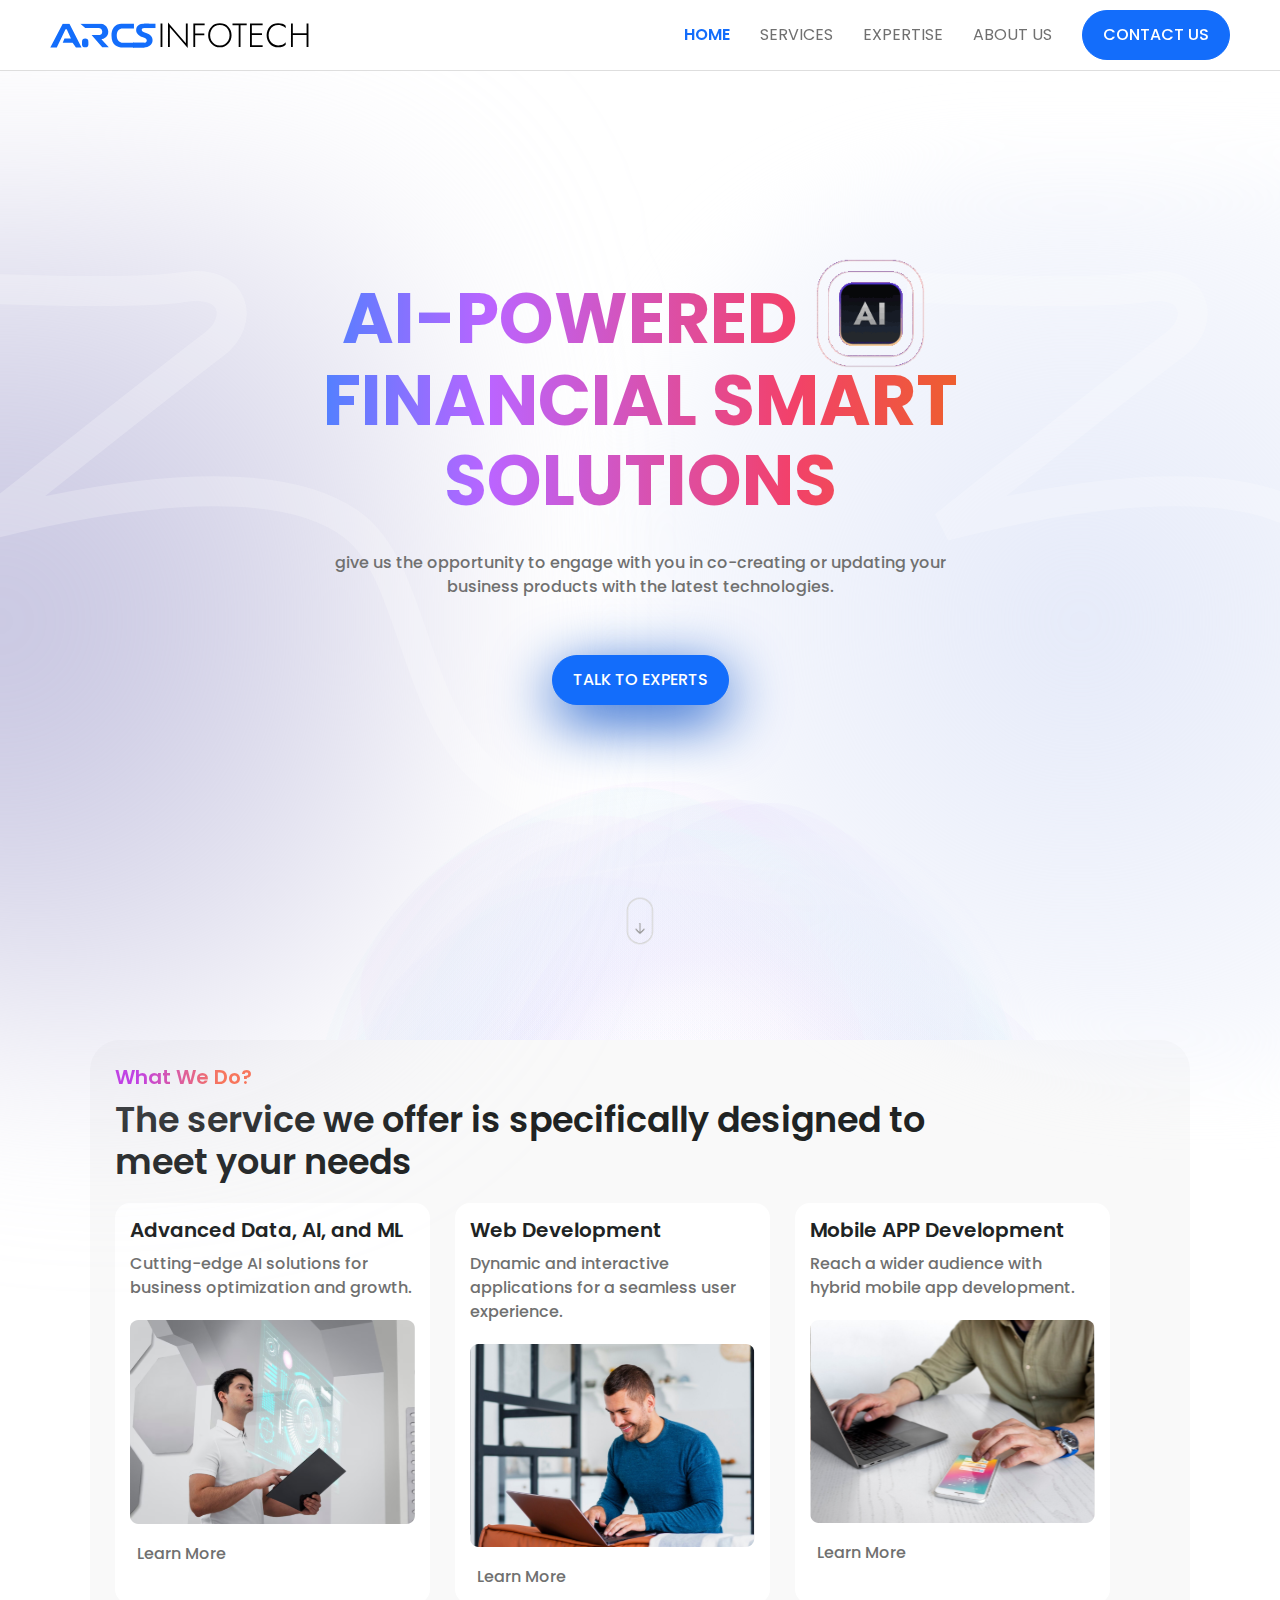
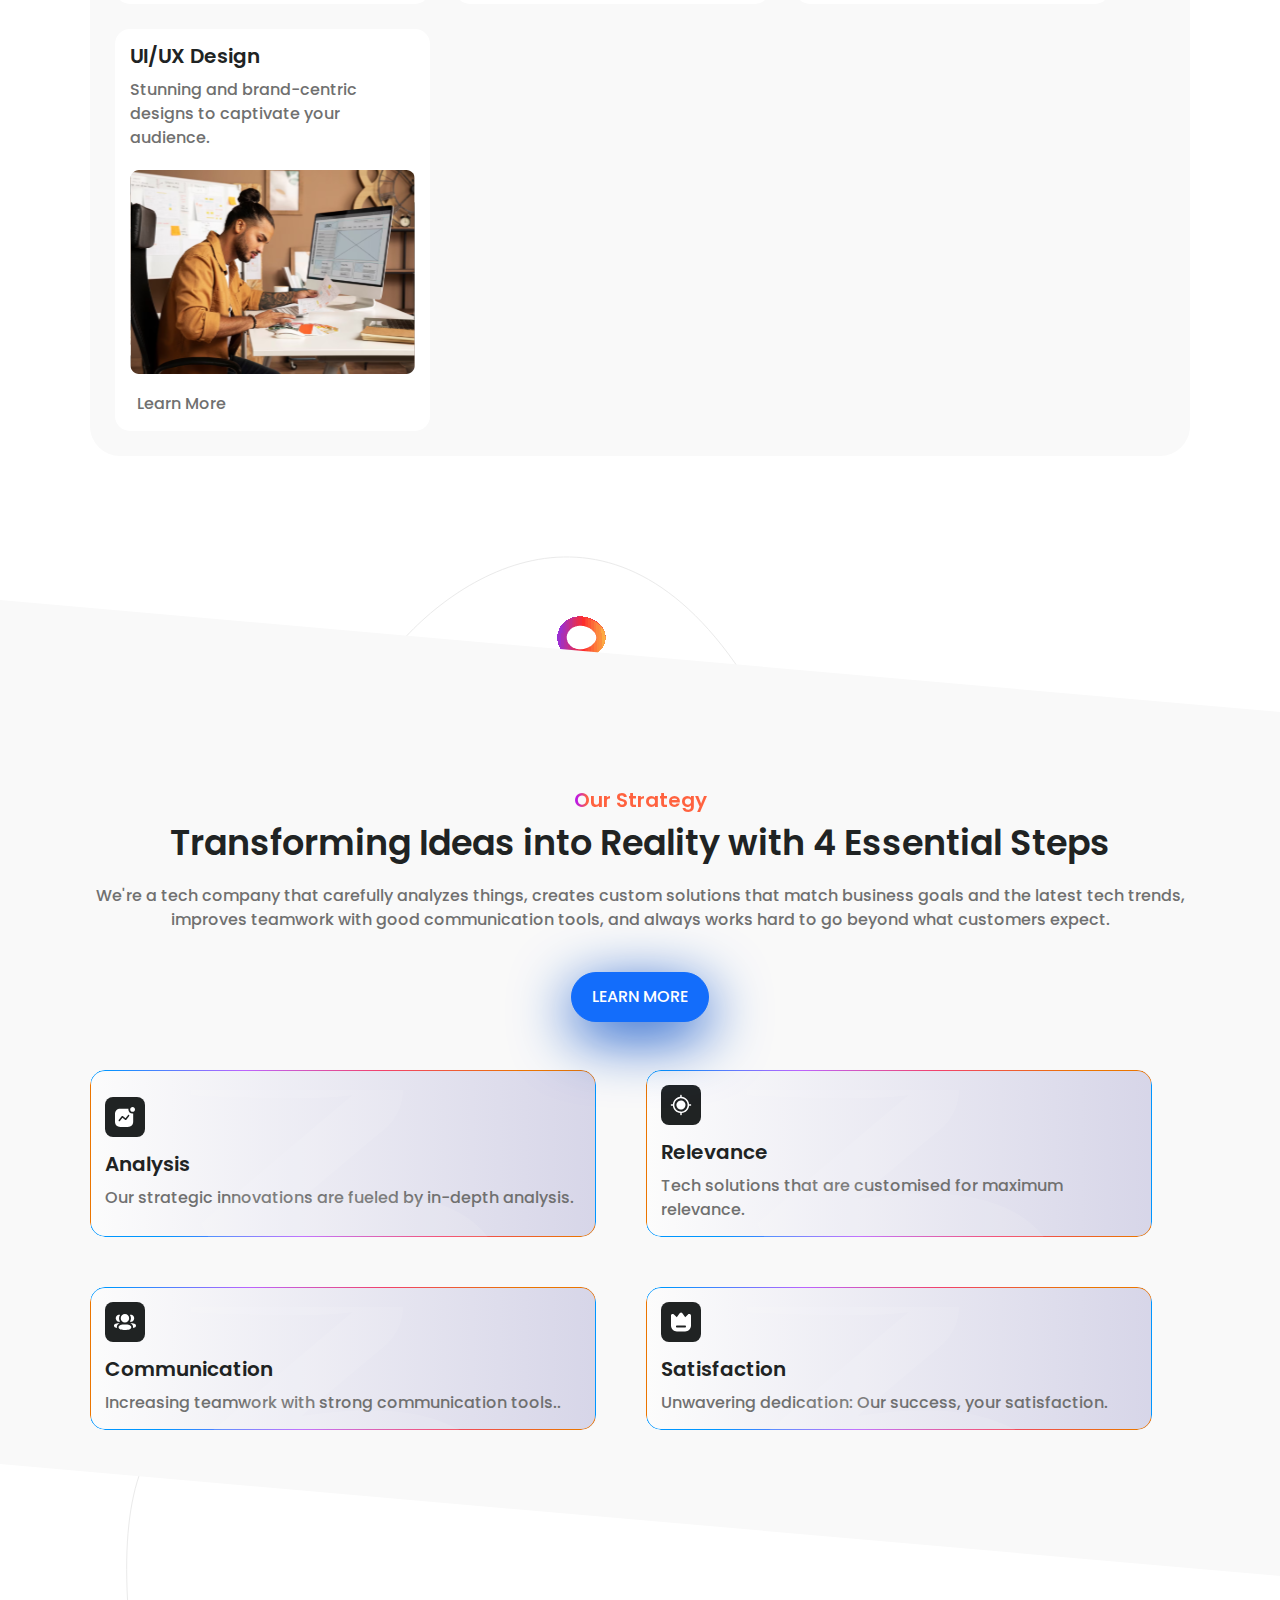
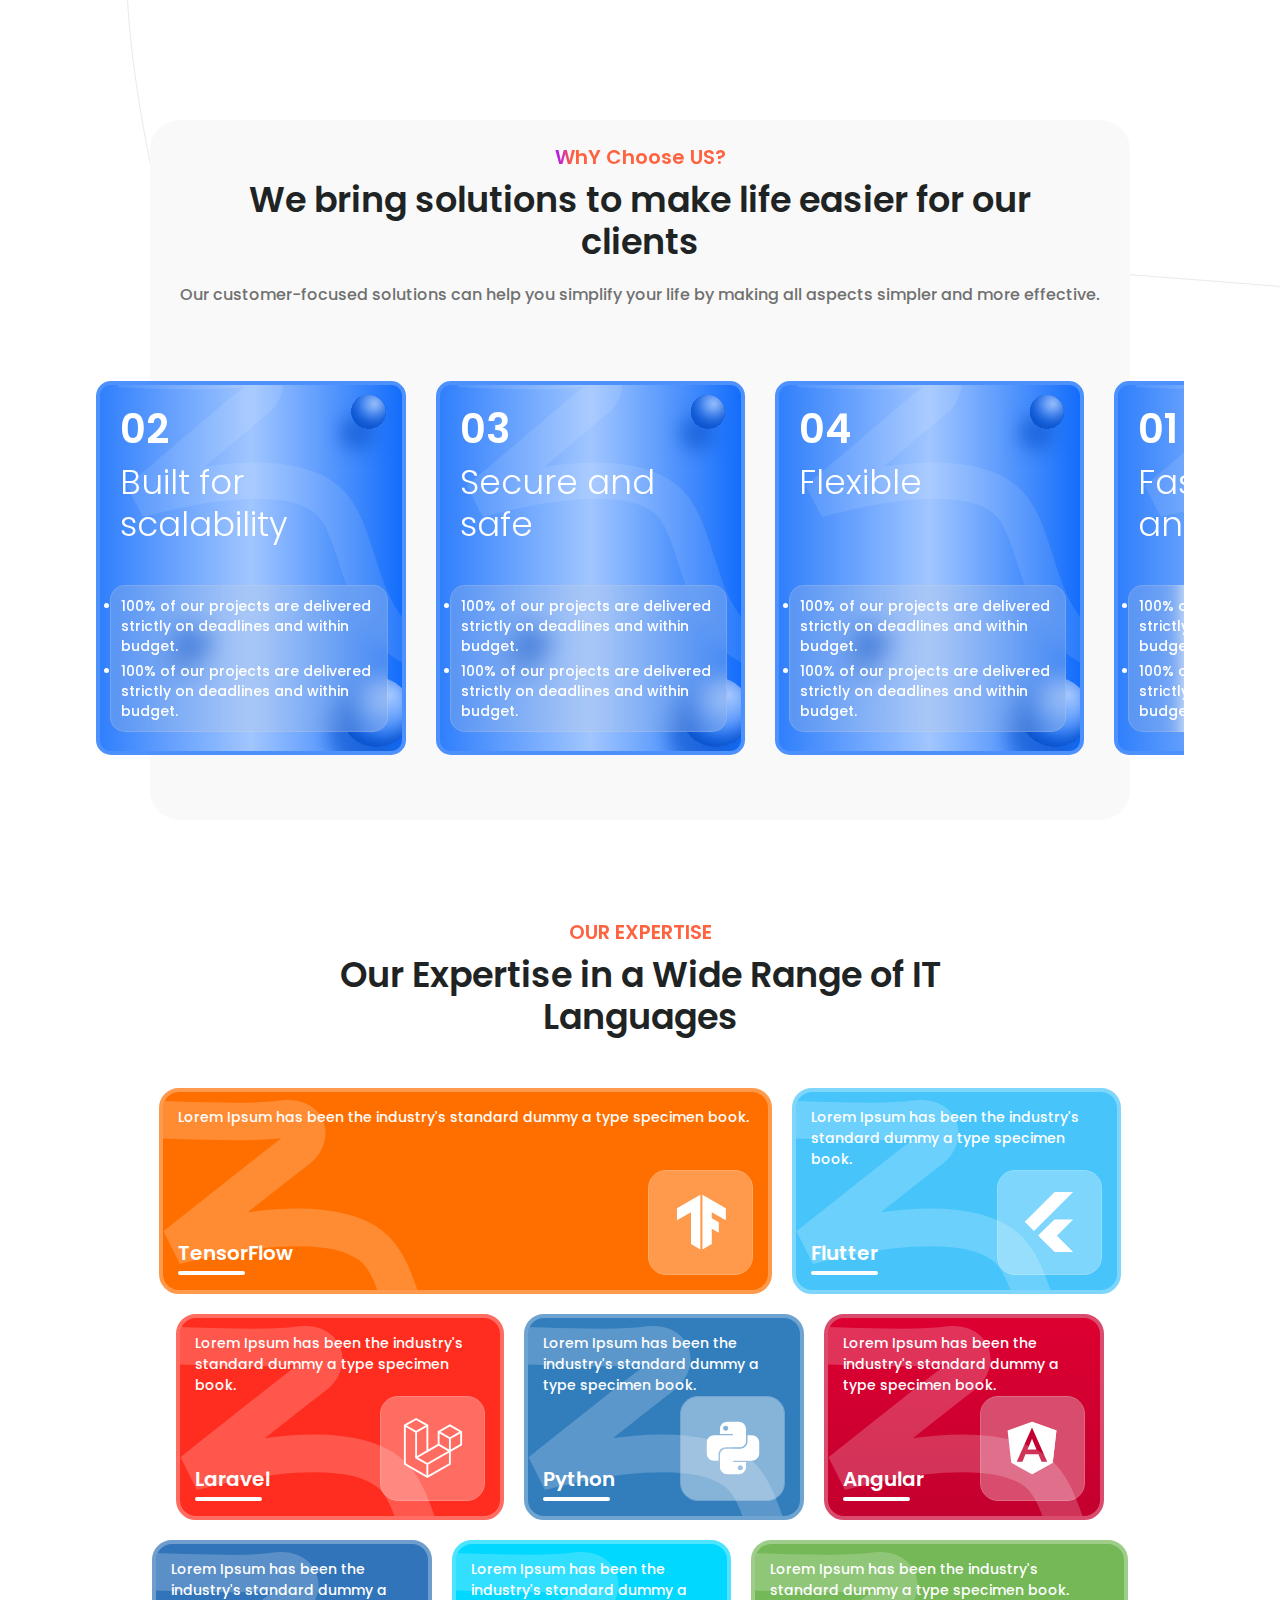
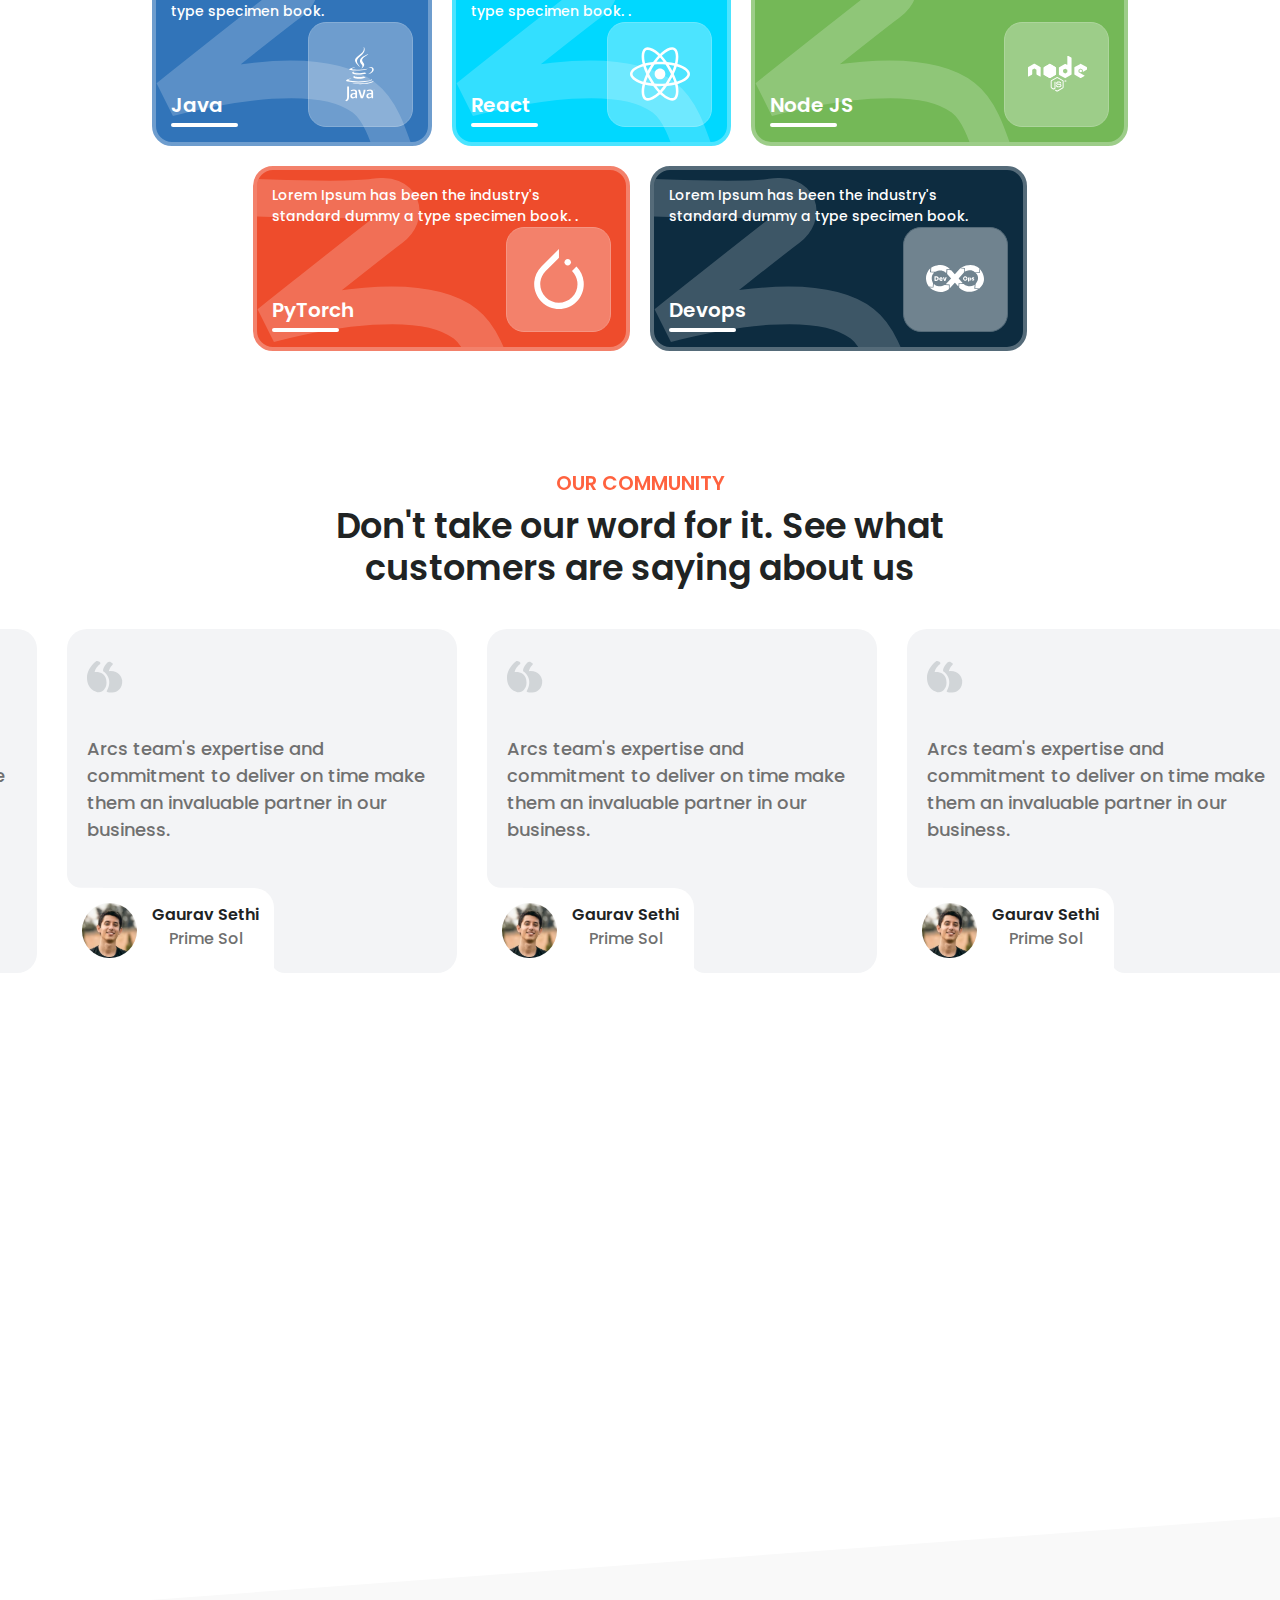
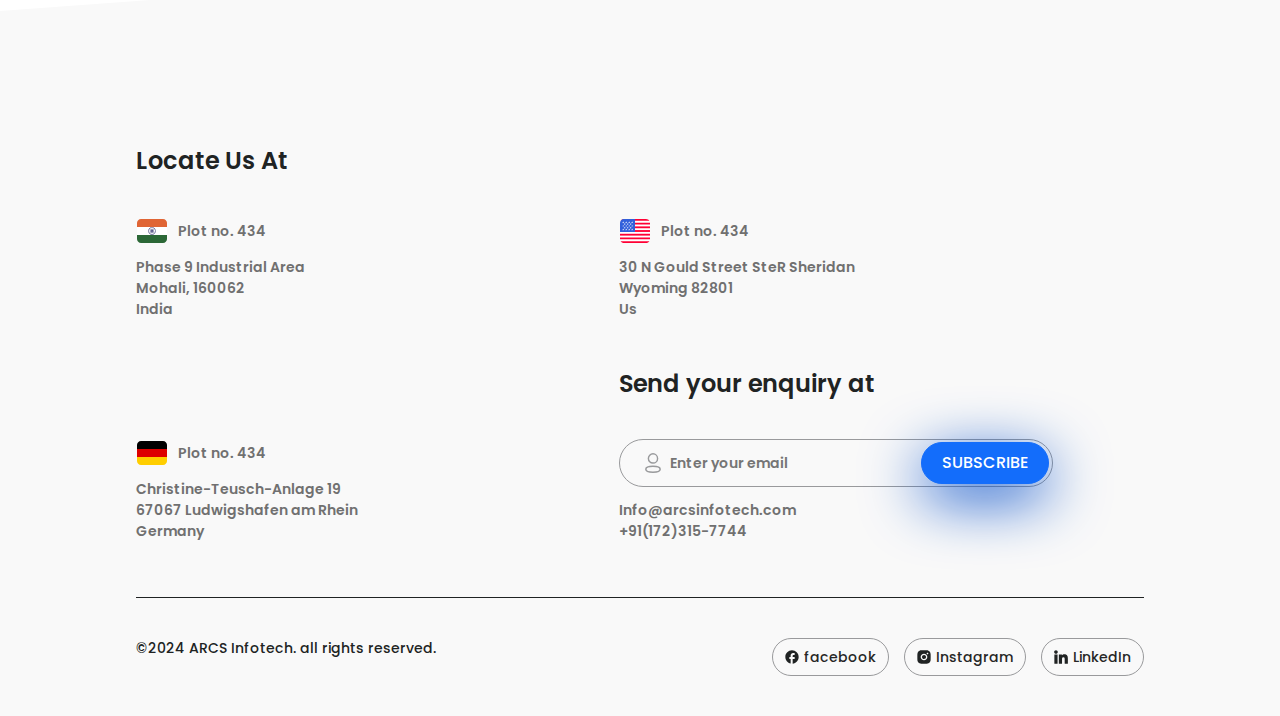
==== commit e7c71d2a: "project done" ====
--- a/index.html
+++ b/index.html
@@ -82,7 +82,7 @@
                     <div class="card1">
                         <h4 class="card-heading">Advanced Data, AI, and ML</h4>
                         <p class="normal-text mt-10">Cutting-edge AI solutions for business optimization and growth.</p>
-                        <img src="image/image (4).svg" alt="" class="mt-20 mb-18 m-img">
+                        <img src="image/image (4).svg" alt="" class="m-img">
                         <div class="anchor-tag">
                             <svg width="24" height="24" viewBox="0 0 24 24" fill="none" xmlns="http://www.w3.org/2000/svg">
                                 <path fill-rule="evenodd" clip-rule="evenodd" d="M10.835 12.0066L10.8366 12.3607C10.8487 13.7652 10.9334 15.0183 11.0794 15.8124C11.0794 15.8267 11.2387 16.6143 11.3401 16.8764C11.4994 17.2554 11.7874 17.577 12.1485 17.7808C12.4376 17.9262 12.7408 18 13.0583 18C13.3078 17.9884 13.7194 17.8629 14.0131 17.7576L14.2572 17.664C15.8739 17.0218 18.9644 14.9234 20.148 13.6402L20.2353 13.5505L20.6247 13.1302C20.8702 12.8085 21 12.4153 21 11.9923C21 11.6134 20.8844 11.2344 20.6531 10.9282C20.5839 10.829 20.4723 10.7017 20.3731 10.5942L19.994 10.1974C18.6895 8.87572 15.8652 7.02183 14.4012 6.40756C14.4012 6.39435 13.4914 6.01432 13.0583 6H13.0005C12.3361 6 11.7154 6.37892 11.3979 6.99137C11.3112 7.1588 11.228 7.48678 11.1648 7.77483L11.051 8.31871C10.9212 9.19332 10.835 10.535 10.835 12.0066ZM4.50325 10.4817C3.67308 10.4817 3 11.1613 3 11.9996C3 12.8378 3.67308 13.5175 4.50325 13.5175L8.20248 13.1903C8.85375 13.1903 9.38174 12.6583 9.38174 11.9996C9.38174 11.3419 8.85375 10.8088 8.20248 10.8088L4.50325 10.4817Z" fill="none"/>
@@ -95,7 +95,7 @@
                     <div class="card1">
                         <h4 class="card-heading">Web Development</h4>
                         <p class="normal-text mt-10">Dynamic and interactive applications for a seamless user experience.</p>
-                        <img src="image/image (5).svg" alt="" class="mt-20 mb-18">
+                        <img src="image/image (5).svg" alt="" class="m-img">
                         <div class="anchor-tag">
                             <svg width="24" height="24" viewBox="0 0 24 24" fill="none" xmlns="http://www.w3.org/2000/svg">
                                 <path fill-rule="evenodd" clip-rule="evenodd" d="M10.835 12.0066L10.8366 12.3607C10.8487 13.7652 10.9334 15.0183 11.0794 15.8124C11.0794 15.8267 11.2387 16.6143 11.3401 16.8764C11.4994 17.2554 11.7874 17.577 12.1485 17.7808C12.4376 17.9262 12.7408 18 13.0583 18C13.3078 17.9884 13.7194 17.8629 14.0131 17.7576L14.2572 17.664C15.8739 17.0218 18.9644 14.9234 20.148 13.6402L20.2353 13.5505L20.6247 13.1302C20.8702 12.8085 21 12.4153 21 11.9923C21 11.6134 20.8844 11.2344 20.6531 10.9282C20.5839 10.829 20.4723 10.7017 20.3731 10.5942L19.994 10.1974C18.6895 8.87572 15.8652 7.02183 14.4012 6.40756C14.4012 6.39435 13.4914 6.01432 13.0583 6H13.0005C12.3361 6 11.7154 6.37892 11.3979 6.99137C11.3112 7.1588 11.228 7.48678 11.1648 7.77483L11.051 8.31871C10.9212 9.19332 10.835 10.535 10.835 12.0066ZM4.50325 10.4817C3.67308 10.4817 3 11.1613 3 11.9996C3 12.8378 3.67308 13.5175 4.50325 13.5175L8.20248 13.1903C8.85375 13.1903 9.38174 12.6583 9.38174 11.9996C9.38174 11.3419 8.85375 10.8088 8.20248 10.8088L4.50325 10.4817Z" fill="none"/>
@@ -108,7 +108,7 @@
                     <div class="card1">
                         <h4 class="card-heading">Mobile APP Development</h4>
                         <p class="normal-text mt-10">Reach a wider audience with hybrid mobile app development.</p>
-                        <img src="image/image (6).svg" alt="" class="mt-20 mb-18">
+                        <img src="image/image (6).svg" alt="" class="m-img">
                         <div class="anchor-tag">
                             <svg width="24" height="24" viewBox="0 0 24 24" fill="blue" xmlns="http://www.w3.org/2000/svg">
                                 <path fill-rule="evenodd" clip-rule="evenodd" d="M10.835 12.0066L10.8366 12.3607C10.8487 13.7652 10.9334 15.0183 11.0794 15.8124C11.0794 15.8267 11.2387 16.6143 11.3401 16.8764C11.4994 17.2554 11.7874 17.577 12.1485 17.7808C12.4376 17.9262 12.7408 18 13.0583 18C13.3078 17.9884 13.7194 17.8629 14.0131 17.7576L14.2572 17.664C15.8739 17.0218 18.9644 14.9234 20.148 13.6402L20.2353 13.5505L20.6247 13.1302C20.8702 12.8085 21 12.4153 21 11.9923C21 11.6134 20.8844 11.2344 20.6531 10.9282C20.5839 10.829 20.4723 10.7017 20.3731 10.5942L19.994 10.1974C18.6895 8.87572 15.8652 7.02183 14.4012 6.40756C14.4012 6.39435 13.4914 6.01432 13.0583 6H13.0005C12.3361 6 11.7154 6.37892 11.3979 6.99137C11.3112 7.1588 11.228 7.48678 11.1648 7.77483L11.051 8.31871C10.9212 9.19332 10.835 10.535 10.835 12.0066ZM4.50325 10.4817C3.67308 10.4817 3 11.1613 3 11.9996C3 12.8378 3.67308 13.5175 4.50325 13.5175L8.20248 13.1903C8.85375 13.1903 9.38174 12.6583 9.38174 11.9996C9.38174 11.3419 8.85375 10.8088 8.20248 10.8088L4.50325 10.4817Z" fill="none"/>
@@ -120,7 +120,7 @@
                     <div class="card1">
                         <h4 class="card-heading">UI/UX Design</h4>
                         <p class="normal-text mt-10">Stunning and brand-centric designs to captivate your audience.</p>
-                        <img src="image/image (7).svg" alt="" class="mt-20 mb-18">
+                        <img src="image/image (7).svg" alt="" class="m-img">
                         <div class="anchor-tag">
                             <svg width="24" height="24" viewBox="0 0 24 24" fill="none" xmlns="http://www.w3.org/2000/svg">
                                 <path fill-rule="evenodd" clip-rule="evenodd" d="M10.835 12.0066L10.8366 12.3607C10.8487 13.7652 10.9334 15.0183 11.0794 15.8124C11.0794 15.8267 11.2387 16.6143 11.3401 16.8764C11.4994 17.2554 11.7874 17.577 12.1485 17.7808C12.4376 17.9262 12.7408 18 13.0583 18C13.3078 17.9884 13.7194 17.8629 14.0131 17.7576L14.2572 17.664C15.8739 17.0218 18.9644 14.9234 20.148 13.6402L20.2353 13.5505L20.6247 13.1302C20.8702 12.8085 21 12.4153 21 11.9923C21 11.6134 20.8844 11.2344 20.6531 10.9282C20.5839 10.829 20.4723 10.7017 20.3731 10.5942L19.994 10.1974C18.6895 8.87572 15.8652 7.02183 14.4012 6.40756C14.4012 6.39435 13.4914 6.01432 13.0583 6H13.0005C12.3361 6 11.7154 6.37892 11.3979 6.99137C11.3112 7.1588 11.228 7.48678 11.1648 7.77483L11.051 8.31871C10.9212 9.19332 10.835 10.535 10.835 12.0066ZM4.50325 10.4817C3.67308 10.4817 3 11.1613 3 11.9996C3 12.8378 3.67308 13.5175 4.50325 13.5175L8.20248 13.1903C8.85375 13.1903 9.38174 12.6583 9.38174 11.9996C9.38174 11.3419 8.85375 10.8088 8.20248 10.8088L4.50325 10.4817Z" fill="none"/>
@@ -139,7 +139,7 @@
                 <div class="text-container">
                     <h3 class="colorful-heading-sm-size">Our Strategy</h3>
                     <h1 class="large-heading">Transforming Ideas into Reality with 4 Essential Steps</h1>
-                    <p class="normal-text mt-20">We're a tech company that carefully analyzes things, creates custom solutions that match business goals and the latest tech trends, improves teamwork with good communication tools, and always works hard to go beyond what customers expect.</p>
+                    <p class="normal-text">We're a tech company that carefully analyzes things, creates custom solutions that match business goals and the latest tech trends, improves teamwork with good communication tools, and always works hard to go beyond what customers expect.</p>
                     <!-- <button class="primary-btn box-shadow mt-40">Learn more</button> -->
     
                     <button class="primary-btn mt-40 box-shadow">Learn more</button>
@@ -191,7 +191,7 @@
                 <div class="why-choose-us">
                     <h3 class="colorful-heading-sm-size">WhY Choose US?</h3>
                     <h1 class="large-heading">We bring solutions to make life easier for our clients</h1>
-                    <p class="normal-text mt-20">Our customer-focused solutions can help you simplify your life by making all aspects simpler and more effective.</p>
+                    <p class="normal-text">Our customer-focused solutions can help you simplify your life by making all aspects simpler and more effective.</p>
                 </div>
                 <div class="owl-carousel choose-div">
                     <div class="item">
@@ -266,7 +266,7 @@
     
                 <div class="expertise-div">
                     <div class="divs div1">
-                        <p>Lorem Ipsum has been the industry's standard dummy  a type specimen book. </p>
+                        <p class="normal-text m-0">Lorem Ipsum has been the industry's standard dummy  a type specimen book. </p>
                         <div class="lower-div">
                             <h3>TensorFlow</h3>
                         
@@ -281,7 +281,7 @@
     
     
                     <div class="divs div2">
-                        <p>Lorem Ipsum has been the industry's standard dummy  a type specimen book.  </p>
+                        <p class="normal-text m-0">Lorem Ipsum has been the industry's standard dummy  a type specimen book.  </p>
                         <div class="lower-div">
                             <h3>Flutter</h3>
                             <div class="img-div">
@@ -295,7 +295,7 @@
     
     
                     <div class="divs div3">
-                        <p>Lorem Ipsum has been the industry's standard dummy  a type specimen book.  </p>
+                        <p class="normal-text m-0">Lorem Ipsum has been the industry's standard dummy  a type specimen book.  </p>
                         <div class="lower-div">
                             <h3>Laravel</h3>
                             <div class="img-div">
@@ -309,7 +309,7 @@
     
     
                     <div class="divs div4">
-                        <p>Lorem Ipsum has been the industry's standard dummy  a type specimen book.  </p>
+                        <p class="normal-text m-0">Lorem Ipsum has been the industry's standard dummy  a type specimen book.  </p>
                         <div class="lower-div">
                             <h3>Python</h3>
                             <div class="img-div">
@@ -323,7 +323,7 @@
     
     
                     <div class="divs div5">
-                        <p>Lorem Ipsum has been the industry's standard dummy  a type specimen book.   </p>
+                        <p class="normal-text m-0">Lorem Ipsum has been the industry's standard dummy  a type specimen book.   </p>
                         <div class="lower-div">
                             <h3>Angular</h3>
                             <div class="img-div">
@@ -336,7 +336,7 @@
                     </div>
     
                     <div class="divs div6">
-                        <p>Lorem Ipsum has been the industry's standard dummy  a type specimen book.   </p>
+                        <p class="normal-text m-0">Lorem Ipsum has been the industry's standard dummy  a type specimen book.   </p>
                         <div class="lower-div">
                             <h3>Java</h3>
                             <div class="img-div">
@@ -350,7 +350,7 @@
     
     
                     <div class="divs div7">
-                        <p>Lorem Ipsum has been the industry's standard dummy  a type specimen book. .   </p>
+                        <p class="normal-text m-0">Lorem Ipsum has been the industry's standard dummy  a type specimen book. .   </p>
                         <div class="lower-div">
                             <h3>React</h3>
                             <div class="img-div">
@@ -363,7 +363,7 @@
                     </div>
     
                     <div class="divs div8">
-                        <p>Lorem Ipsum has been the industry's standard dummy  a type specimen book.   </p>
+                        <p class="normal-text m-0">Lorem Ipsum has been the industry's standard dummy  a type specimen book.   </p>
                         <div class="lower-div">
                             <h3>Node JS</h3>
                             <div class="img-div">
@@ -377,7 +377,7 @@
     
     
                     <div class="divs div9">
-                        <p>Lorem Ipsum has been the industry's standard dummy  a type specimen book. .   </p>
+                        <p class="normal-text m-0">Lorem Ipsum has been the industry's standard dummy  a type specimen book. .   </p>
                         <div class="lower-div">
                             <h3>PyTorch</h3>
                             <div class="img-div">
@@ -390,7 +390,7 @@
                     </div>
     
                     <div class="divs div10">
-                        <p>Lorem Ipsum has been the industry's standard dummy  a type specimen book.   </p>
+                        <p class="normal-text m-0">Lorem Ipsum has been the industry's standard dummy  a type specimen book.   </p>
                         <div class="lower-div">
                             <h3>Devops</h3>
                             <div class="img-div">
@@ -416,7 +416,7 @@
                             <img src="image/Frame 111.svg" alt="" class="rectangle">
                             <img src="image/Frame 112.svg" alt="" class="rectangle2">
                             <img src="image/Group 70.svg" alt="">
-                            <p>Arcs team's expertise and commitment to deliver on time make them an invaluable partner in our business.</p>
+                            <p class="normal-text">Arcs team's expertise and commitment to deliver on time make them an invaluable partner in our business.</p>
                             <!-- <img src="image/Rectangle 185.svg" alt="" class="curv">
                             <img src="image/Rectangle 185.svg" alt="" class="curv2"> -->
                         </div>
@@ -424,7 +424,7 @@
                             <img src="image/Ellipse 40.svg" alt="">
                             <div>
                                 <p class="name">Gaurav Sethi</p>
-                                <p>Prime Sol</p>
+                                <p class="normal-text m-0">Prime Sol</p>
                             </div>
                         </div>
                     </div>
@@ -434,7 +434,7 @@
                             <img src="image/Frame 111.svg" alt="" class="rectangle">
                             <img src="image/Frame 112.svg" alt="" class="rectangle2">
                             <img src="image/Group 70.svg" alt="">
-                            <p>Arcs team's expertise and commitment to deliver on time make them an invaluable partner in our business.</p>
+                            <p class="normal-text">Arcs team's expertise and commitment to deliver on time make them an invaluable partner in our business.</p>
                             <!-- <img src="image/Rectangle 185.svg" alt="" class="curv">
                             <img src="image/Rectangle 185.svg" alt="" class="curv2"> -->
                         </div>
@@ -442,7 +442,7 @@
                             <img src="image/Ellipse 40.svg" alt="">
                             <div>
                                 <p class="name">Gaurav Sethi</p>
-                                <p>Prime Sol</p>
+                                <p class="normal-text m-0">Prime Sol</p>
                             </div>
                         </div>
                     </div>
@@ -452,7 +452,7 @@
                             <img src="image/Frame 111.svg" alt="" class="rectangle">
                             <img src="image/Frame 112.svg" alt="" class="rectangle2">
                             <img src="image/Group 70.svg" alt="">
-                            <p>Arcs team's expertise and commitment to deliver on time make them an invaluable partner in our business.</p>
+                            <p class="normal-text">Arcs team's expertise and commitment to deliver on time make them an invaluable partner in our business.</p>
                             <!-- <img src="image/Rectangle 185.svg" alt="" class="curv">
                             <img src="image/Rectangle 185.svg" alt="" class="curv2"> -->
                         </div>
@@ -460,7 +460,7 @@
                             <img src="image/Ellipse 40.svg" alt="">
                             <div>
                                 <p class="name">Gaurav Sethi</p>
-                                <p>Prime Sol</p>
+                                <p class="normal-text m-0">Prime Sol</p>
                             </div>
                         </div>
                     </div>
@@ -470,7 +470,7 @@
                             <img src="image/Frame 111.svg" alt="" class="rectangle">
                             <img src="image/Frame 112.svg" alt="" class="rectangle2">
                             <img src="image/Group 70.svg" alt="">
-                            <p>Arcs team's expertise and commitment to deliver on time make them an invaluable partner in our business.</p>
+                            <p class="normal-text">Arcs team's expertise and commitment to deliver on time make them an invaluable partner in our business.</p>
                             <!-- <img src="image/Rectangle 185.svg" alt="" class="curv">
                             <img src="image/Rectangle 185.svg" alt="" class="curv2"> -->
                         </div>
@@ -478,7 +478,7 @@
                             <img src="image/Ellipse 40.svg" alt="">
                             <div>
                                 <p class="name">Gaurav Sethi</p>
-                                <p>Prime Sol</p>
+                                <p class="normal-text m-0">Prime Sol</p>
                             </div>
                         </div>
                     </div>
@@ -495,32 +495,32 @@
                         <h2 class="start">Locate Us At</h2>
                         <div class="img-div">
                             <img src="./image/Frame (9).svg" alt="">
-                            <p>Plot  no. 434</p>
-                        </div>
-                        <p>Phase 9 Industrial Area</p>
-                        <p>Mohali, 160062</p>
-                        <p>India</p>
+                            <p class="normal-text">Plot  no. 434</p>
+                        </div>
+                        <p class="normal-text">Phase 9 Industrial Area</p>
+                        <p class="normal-text">Mohali, 160062</p>
+                        <p class="normal-text">India</p>
                     </div>
     
                     <div class="adress">
                         <div class="img-div">
                             <img src="./image/Frame (10).svg" alt="">
-                            <p>Plot  no. 434</p>
-                        </div>
-                        <p>30 N Gould Street SteR Sheridan</p>
-                        <p>Wyoming 82801</p>
-                        <p>Us</p>
+                            <p class="normal-text">Plot  no. 434</p>
+                        </div>
+                        <p class="normal-text">30 N Gould Street SteR Sheridan</p>
+                        <p class="normal-text">Wyoming 82801</p>
+                        <p class="normal-text">Us</p>
                     </div>
     
     
                     <div class="adress">
                         <div class="img-div">
                             <img src="./image/Frame (11).svg" alt="">
-                            <p>Plot  no. 434</p>
-                        </div>
-                        <p>Christine-Teusch-Anlage 19</p>
-                        <p>67067 Ludwigshafen am Rhein</p>
-                        <p>Germany</p>
+                            <p class="normal-text">Plot  no. 434</p>
+                        </div>
+                        <p class="normal-text">Christine-Teusch-Anlage 19</p>
+                        <p class="normal-text">67067 Ludwigshafen am Rhein</p>
+                        <p class="normal-text">Germany</p>
                     </div>
     
     
@@ -531,25 +531,25 @@
                             <input type="text" placeholder="Enter your email">
                             <button class="primary-btn box-shadow">Subscribe</button>
                         </div>
-                        <p>Info@arcsinfotech.com</p>
-                        <p>+91(172)315-7744</p>
+                        <p class="normal-text">Info@arcsinfotech.com</p>
+                        <p class="normal-text">+91(172)315-7744</p>
                     </div>
                 </div>
     
                 <div class="foot">
-                    <p>©2024 ARCS Infotech. all rights reserved. </p>
+                    <p class="normal-text">©2024 ARCS Infotech. all rights reserved. </p>
                     <div class="div-btn">
                         <div class="button faceLink">
                             <svg width="14" height="14" viewBox="0 0 14 14" fill="none" xmlns="http://www.w3.org/2000/svg" class="icon">
                                 <path d="M13.6667 7.00016C13.6667 3.32016 10.68 0.333496 7.00004 0.333496C3.32004 0.333496 0.333374 3.32016 0.333374 7.00016C0.333374 10.2268 2.62671 12.9135 5.66671 13.5335V9.00016H4.33337V7.00016H5.66671V5.3335C5.66671 4.04683 6.71337 3.00016 8.00004 3.00016H9.66671V5.00016H8.33337C7.96671 5.00016 7.66671 5.30016 7.66671 5.66683V7.00016H9.66671V9.00016H7.66671V13.6335C11.0334 13.3002 13.6667 10.4602 13.6667 7.00016Z" fill="none"/>
                                 </svg>
-                            <p>facebook</p>
+                            <p class="normal-text">facebook</p>
                         </div>
                         <div class="button insta">
                             <svg width="14" height="14" viewBox="0 0 14 14" fill="none" xmlns="http://www.w3.org/2000/svg" class="icon">
                                 <path d="M7.68539 0.333496C8.43539 0.335496 8.81605 0.339496 9.14472 0.348829L9.27405 0.353496C9.42339 0.358829 9.57072 0.365496 9.74872 0.373496C10.4581 0.406829 10.9421 0.518829 11.3667 0.683496C11.8067 0.852829 12.1774 1.08216 12.5481 1.45216C12.8872 1.78532 13.1495 2.18848 13.3167 2.6335C13.4814 3.05816 13.5934 3.54216 13.6267 4.25216C13.6347 4.4295 13.6414 4.57683 13.6467 4.72683L13.6507 4.85616C13.6607 5.18416 13.6647 5.56483 13.6661 6.31483L13.6667 6.81216V7.6855C13.6683 8.17177 13.6632 8.65803 13.6514 9.14416L13.6474 9.2735C13.6421 9.4235 13.6354 9.57083 13.6274 9.74816C13.5941 10.4582 13.4807 10.9415 13.3167 11.3668C13.1495 11.8118 12.8872 12.215 12.5481 12.5482C12.2149 12.8873 11.8117 13.1496 11.3667 13.3168C10.9421 13.4815 10.4581 13.5935 9.74872 13.6268L9.27405 13.6468L9.14472 13.6508C8.81605 13.6602 8.43539 13.6648 7.68539 13.6662L7.18805 13.6668H6.31539C5.82889 13.6685 5.3424 13.6634 4.85605 13.6515L4.72672 13.6475C4.56846 13.6415 4.41024 13.6346 4.25205 13.6268C3.54272 13.5935 3.05872 13.4815 2.63339 13.3168C2.18861 13.1495 1.78568 12.8872 1.45272 12.5482C1.11335 12.2151 0.850793 11.8119 0.683387 11.3668C0.51872 10.9422 0.40672 10.4582 0.373387 9.74816L0.353387 9.2735L0.350054 9.14416C0.337764 8.65804 0.332208 8.17177 0.333387 7.6855V6.31483C0.331542 5.82856 0.336431 5.34229 0.348054 4.85616L0.35272 4.72683C0.358054 4.57683 0.36472 4.4295 0.37272 4.25216C0.406054 3.54216 0.518054 3.05883 0.68272 2.6335C0.850517 2.18829 1.11354 1.78512 1.45339 1.45216C1.78616 1.1132 2.18885 0.850878 2.63339 0.683496C3.05872 0.518829 3.54205 0.406829 4.25205 0.373496C4.42939 0.365496 4.57739 0.358829 4.72672 0.353496L4.85605 0.349496C5.34218 0.337651 5.82845 0.33254 6.31472 0.334163L7.68539 0.333496ZM7.00005 3.66683C6.116 3.66683 5.26815 4.01802 4.64303 4.64314C4.01791 5.26826 3.66672 6.11611 3.66672 7.00016C3.66672 7.88422 4.01791 8.73206 4.64303 9.35718C5.26815 9.98231 6.116 10.3335 7.00005 10.3335C7.88411 10.3335 8.73196 9.98231 9.35708 9.35718C9.9822 8.73206 10.3334 7.88422 10.3334 7.00016C10.3334 6.11611 9.9822 5.26826 9.35708 4.64314C8.73196 4.01802 7.88411 3.66683 7.00005 3.66683ZM7.00005 5.00016C7.2627 5.00012 7.52278 5.05181 7.76545 5.15228C8.00811 5.25275 8.22862 5.40003 8.41436 5.58571C8.60011 5.7714 8.74747 5.99185 8.84802 6.23449C8.94857 6.47712 9.00034 6.73719 9.00039 6.99983C9.00043 7.26247 8.94874 7.52255 8.84827 7.76522C8.74781 8.00789 8.60052 8.22839 8.41484 8.41414C8.22915 8.59989 8.0087 8.74724 7.76606 8.84779C7.52343 8.94834 7.26336 9.00012 7.00072 9.00016C6.47029 9.00016 5.96158 8.78945 5.58651 8.41438C5.21143 8.0393 5.00072 7.5306 5.00072 7.00016C5.00072 6.46973 5.21143 5.96102 5.58651 5.58595C5.96158 5.21088 6.46962 5.00016 7.00005 5.00016ZM10.5007 2.66683C10.2797 2.66683 10.0677 2.75463 9.91146 2.91091C9.75518 3.06719 9.66739 3.27915 9.66739 3.50016C9.66739 3.72118 9.75518 3.93314 9.91146 4.08942C10.0677 4.2457 10.2797 4.3335 10.5007 4.3335C10.7217 4.3335 10.9337 4.2457 11.09 4.08942C11.2463 3.93314 11.3341 3.72118 11.3341 3.50016C11.3341 3.27915 11.2463 3.06719 11.09 2.91091C10.9337 2.75463 10.7217 2.66683 10.5007 2.66683Z" fill="none"/>
                             </svg>
-                            <p>Instagram</p>
+                            <p class="normal-text">Instagram</p>
                         </div>
                         <div class="button faceLink">
                             <svg width="14" height="14" viewBox="0 0 14 14" fill="none" xmlns="http://www.w3.org/2000/svg" class="icon">
@@ -557,7 +557,7 @@
                                 <path d="M1.96124 0.143066C0.958556 0.143066 0.142822 0.957914 0.142822 1.95949C0.142822 2.96151 0.958556 3.77667 1.96124 3.77667C2.96313 3.77667 3.7782 2.96147 3.7782 1.95949C3.77824 0.957914 2.96313 0.143066 1.96124 0.143066Z" fill="none"/>
                                 <path d="M10.3473 4.32324C9.24053 4.32324 8.42236 4.79903 7.92611 5.33965V4.76467C7.92611 4.64242 7.82701 4.54327 7.70471 4.54327H5.06564C4.94334 4.54327 4.84424 4.64242 4.84424 4.76467V13.6176C4.84424 13.7399 4.94334 13.839 5.06564 13.839H7.81532C7.93762 13.839 8.03672 13.7399 8.03672 13.6176V9.23744C8.03672 7.76144 8.43764 7.18641 9.46654 7.18641C10.5871 7.18641 10.6761 8.10824 10.6761 9.31338V13.6176C10.6761 13.7399 10.7752 13.839 10.8975 13.839H13.6482C13.7705 13.839 13.8696 13.7399 13.8696 13.6176V8.76164C13.8696 6.56689 13.4512 4.32324 10.3473 4.32324Z" fill="none"/>
                                 </svg>
-                            <p>LinkedIn</p>
+                            <p class="normal-text">LinkedIn</p>
                         </div>
                     </div>
                 </div>
--- a/css/classes.css
+++ b/css/classes.css
@@ -53,6 +53,10 @@
   margin-bottom: 95px;
 }
 
+.m-0 {
+  margin: 0;
+}
+
 .colorful-heading-sm-size {
   font-size: 24px;
   font-weight: 600;
@@ -74,7 +78,7 @@
 @media screen and (max-width: 480px) {
   .colorful-heading-sm-size {
     font-size: 12px;
-    margin-bottom: 0;
+    margin-bottom: 5px;
   }
 }
 
@@ -83,6 +87,7 @@
   font-weight: 600;
   color: #202323;
   line-height: 60px;
+  margin-bottom: 20px;
 }
 @media screen and (max-width: 1700px) {
   .large-heading {
@@ -101,7 +106,6 @@
   .large-heading {
     font-size: 32px;
     line-height: 38px;
-    margin-top: 20px;
     margin-bottom: 20px;
   }
 }
@@ -121,7 +125,7 @@
   .large-heading {
     font-size: 16px;
     line-height: 20px;
-    margin-top: 10px;
+    margin-top: 0;
     margin-bottom: 10px;
   }
 }
@@ -130,7 +134,7 @@
   font-size: 16px;
   font-weight: 500;
   color: #707070;
-  margin-bottom: 0px;
+  margin-bottom: 40px;
 }
 @media screen and (max-width: 1094px) {
   .normal-text {
@@ -176,4 +180,14 @@
   .anchor-tag {
     font-size: 12px;
   }
+}
+
+.owl-carousel {
+  display: flex;
+  flex-wrap: nowrap; /* Prevent wrapping */
+  overflow: hidden;
+}
+
+.owl-carousel .owl-item {
+  flex: 0 0 auto; /* Prevent shrinking or wrapping */
 }/*# sourceMappingURL=classes.css.map */--- a/css/style.css
+++ b/css/style.css
@@ -353,6 +353,8 @@
     font-size: 12px;
     line-height: 17px;
     text-align: start;
+    margin-bottom: 30px;
+    margin-top: 15px;
   }
 }
 .outer-container .banner .banner-div button {
@@ -363,6 +365,11 @@
 }
 .outer-container .banner .banner-div button:hover {
   box-shadow: none;
+}
+@media screen and (max-width: 480px) {
+  .outer-container .banner .banner-div button {
+    margin: 0;
+  }
 }
 .outer-container .banner .bottom-img {
   left: 28%;
@@ -415,6 +422,12 @@
     margin-bottom: 60px;
     height: 40px;
     width: 40px;
+  }
+}
+@media screen and (max-width: 480px) {
+  .outer-container .banner .downarrow {
+    margin-top: 30px;
+    margin-bottom: 74px;
   }
 }
 .outer-container .todosContainer {
@@ -455,22 +468,6 @@
     width: 100%;
   }
 }
-.outer-container .todosContainer h3 {
-  margin-bottom: 20px;
-}
-@media screen and (max-width: 480px) {
-  .outer-container .todosContainer h3 {
-    margin-bottom: 10px;
-  }
-}
-.outer-container .todosContainer .large-heading {
-  margin-bottom: 40px;
-}
-@media screen and (max-width: 480px) {
-  .outer-container .todosContainer .large-heading {
-    margin-bottom: 20px;
-  }
-}
 .outer-container .todosContainer .cards {
   display: flex;
   flex-wrap: wrap;
@@ -520,9 +517,13 @@
     padding: 10px;
   }
 }
+.outer-container .todosContainer .cards .card1 .normal-text {
+  margin-bottom: 0;
+}
 @media screen and (max-width: 480px) {
   .outer-container .todosContainer .cards .card1 .normal-text {
     margin-top: 5px;
+    margin-bottom: 0;
   }
 }
 .outer-container .todosContainer .cards .card1:hover .card-heading {
@@ -531,8 +532,12 @@
   -webkit-text-fill-color: transparent;
   transition: background 1s ease-in-out;
 }
-@media screen and (max-width: 480px) {
-  .outer-container .todosContainer .cards .card1 img {
+.outer-container .todosContainer .cards .card1 .m-img {
+  margin-top: 20px;
+  margin-bottom: 18px;
+}
+@media screen and (max-width: 480px) {
+  .outer-container .todosContainer .cards .card1 .m-img {
     margin: 10px 0;
   }
 }
@@ -639,15 +644,12 @@
     justify-content: center;
   }
 }
-.outer-container .our-strategy .text-container .large-heading {
-  margin-bottom: 0;
-}
 @media screen and (max-width: 1520px) {
   .outer-container .our-strategy .text-container .large-heading {
     text-align: center;
   }
 }
-@media screen and (max-width: 580px) {
+@media screen and (max-width: 1208px) {
   .outer-container .our-strategy .text-container .large-heading {
     width: 100%;
   }
@@ -663,7 +665,7 @@
   }
 }
 .outer-container .our-strategy .text-container button {
-  margin: 30px auto;
+  margin: 0px auto;
   box-shadow: 0px 15px 60px 0px #0a51c9;
   transition-property: background-color box-shadow;
   transition-duration: 0.3s;
@@ -684,19 +686,23 @@
     width: 100%;
   }
 }
+@media screen and (max-width: 480px) {
+  .outer-container .our-strategy .colorful-card {
+    gap: 30px;
+  }
+}
 .outer-container .our-strategy .colorful-card .card2 {
   width: 46%;
   padding: 15px;
   overflow: hidden;
-  display: flex;
-  flex-direction: column;
-  justify-content: center;
   border: none;
   cursor: pointer;
   position: relative;
+  display: flex;
+  flex-direction: column;
+  justify-content: center;
   border-radius: 15px;
-  background: linear-gradient(to top left, rgba(192, 190, 221, 0.4), rgba(255, 255, 255, 0.2));
-  background-color: white;
+  background: linear-gradient(to right, rgba(255, 255, 255, 0.5), rgba(192, 190, 221, 0.6));
 }
 @media screen and (max-width: 860px) {
   .outer-container .our-strategy .colorful-card .card2 {
@@ -708,25 +714,6 @@
   left: 100px;
   top: 20px;
   width: 390px;
-}
-.outer-container .our-strategy .colorful-card .card2 .img-div {
-  border-radius: 8px;
-  height: 40px;
-  width: 40px;
-  background-color: #202323;
-  display: flex;
-  align-items: center;
-  justify-content: center;
-}
-.outer-container .our-strategy .colorful-card .card2 .img-div img {
-  width: 24px;
-  height: 24px;
-}
-.outer-container .our-strategy .colorful-card .card2 .card-heading {
-  margin-bottom: 0px !important;
-}
-.outer-container .our-strategy .colorful-card .card2 .normal-text {
-  margin-bottom: 0px;
 }
 .outer-container .our-strategy .colorful-card .card2 .overlay {
   position: absolute;
@@ -742,16 +729,24 @@
   border-radius: 50%;
   transition: 0.5s ease;
   transition-property: width transform;
-}
-.outer-container .our-strategy .colorful-card .card2::after {
+  transform: translateX(500px);
+}
+.outer-container .our-strategy .colorful-card .card2::before {
   content: "";
   position: absolute;
-  height: 107%;
-  width: 102%;
-  left: -3px;
+  top: 0;
+  left: 0;
+  right: 0;
+  bottom: 0;
   border-radius: 15px;
-  background-image: linear-gradient(#0096ff, #bb64ff, #f2416b, #eb7500, #0096ff);
-  z-index: -5;
+  border: 1px solid transparent;
+  background: linear-gradient(109.92deg, #0096FF 12.78%, #BB64FF 37.63%, #F2416B 62.12%, #EB7500 87.3%);
+  -webkit-mask: linear-gradient(#fff 0 0) content-box, linear-gradient(#fff 0 0);
+  -webkit-mask-composite: destination-out;
+  mask-composite: exclude;
+  pointer-events: none;
+  transition: all 0.4s ease;
+  z-index: 0;
 }
 .outer-container .our-strategy .colorful-card .card2:hover .overlay {
   width: 100%;
@@ -763,6 +758,22 @@
 }
 .outer-container .our-strategy .colorful-card .card2:hover {
   box-shadow: 0 6px 10px 0 rgba(0, 0, 0, 0.3), 0 8px 25px 0 rgba(0, 0, 0, 0.19);
+}
+.outer-container .our-strategy .colorful-card .img-div {
+  border-radius: 8px;
+  height: 40px;
+  width: 40px;
+  background-color: #202323;
+  display: flex;
+  align-items: center;
+  justify-content: center;
+}
+.outer-container .our-strategy .colorful-card .img-div img {
+  width: 24px;
+  height: 24px;
+}
+.outer-container .our-strategy .colorful-card .normal-text {
+  margin-bottom: 0px;
 }
 .outer-container .our-strategy .colorful-card .first-card {
   top: -86px;
@@ -844,7 +855,6 @@
 }
 .outer-container .outer-why-choose .why-choose-us .large-heading {
   text-align: center;
-  margin: 0;
 }
 .outer-container .outer-why-choose .why-choose-us .normal-text {
   text-align: center;
@@ -1043,6 +1053,11 @@
   width: 100%;
   justify-content: center;
 }
+@media screen and (max-width: 480px) {
+  .outer-container .our-expertise .expertise-div {
+    margin-top: 30px;
+  }
+}
 .outer-container .our-expertise .expertise-div .divs {
   border-radius: 20px;
   padding: 15px;
@@ -1053,6 +1068,7 @@
   position: relative;
   overflow: hidden;
   cursor: pointer;
+  background-color: white;
 }
 .outer-container .our-expertise .expertise-div .divs .z-img {
   position: absolute;
@@ -1060,12 +1076,13 @@
   top: 8px;
   width: 335px;
 }
-.outer-container .our-expertise .expertise-div .divs p {
+.outer-container .our-expertise .expertise-div .divs .normal-text {
   font-size: 14px;
   font-weight: 500;
   margin-bottom: 23px;
   width: 100%;
   text-align: start;
+  color: #FFFFFF;
 }
 .outer-container .our-expertise .expertise-div .divs .lower-div {
   display: flex;
@@ -1146,6 +1163,7 @@
   overflow: hidden;
   height: 100%;
   transition: 0.5s ease;
+  transform: translateX(900px);
 }
 .outer-container .our-expertise .expertise-div .divs:hover .overlay {
   width: 100%;
@@ -1153,10 +1171,13 @@
   transform: translateX(-900px);
 }
 .outer-container .our-expertise .expertise-div .divs:hover {
-  background: linear-gradient(to top right, rgba(192, 190, 221, 0.4), rgba(255, 255, 255, 0.2));
-  background-color: white;
+  background: linear-gradient(to right, rgba(255, 255, 255, 0.5), rgba(192, 190, 221, 0.3));
+  z-index: 2;
+  border-radius: 20px;
+  border: transparent;
+}
+.outer-container .our-expertise .expertise-div .divs:hover .normal-text {
   color: #707070;
-  border: none;
 }
 .outer-container .our-expertise .expertise-div .divs:hover .lower-div h3 {
   color: #202323;
@@ -1166,8 +1187,7 @@
 }
 .outer-container .our-expertise .expertise-div .divs:hover .lower-div .img-div {
   box-shadow: 0 4px 8px 0 rgba(0, 0, 0, 0.2);
-  background: linear-gradient(to top right, rgba(192, 190, 221, 0.4), rgba(255, 255, 255, 0.2));
-  background-color: white;
+  background: linear-gradient(to right, rgba(255, 255, 255, 0.5), rgba(192, 190, 221, 0.3));
   border-color: white;
   transition: width 2s;
 }
@@ -1177,20 +1197,26 @@
 .outer-container .our-expertise .expertise-div .divs:hover .lower-div .img-div .img2 {
   display: block;
 }
-.outer-container .our-expertise .expertise-div .divs:hover::after {
+.outer-container .our-expertise .expertise-div .divs:hover::before {
   content: "";
   position: absolute;
-  height: 100%;
-  width: 100%;
-  background-image: linear-gradient(#0096ff, #bb64ff, #f2416b, #eb7500, #0096ff);
   top: 0;
   left: 0;
-  z-index: -1;
+  right: 0;
+  bottom: 0;
+  border-radius: 20px;
+  border: 1px solid transparent;
+  background: linear-gradient(109.92deg, #0096FF 12.78%, #BB64FF 37.63%, #F2416B 62.12%, #EB7500 87.3%);
+  -webkit-mask: linear-gradient(#fff 0 0) content-box, linear-gradient(#fff 0 0);
+  -webkit-mask-composite: destination-out;
+  mask-composite: exclude;
+  pointer-events: none;
+  transition: all 0.4s ease;
+  z-index: 0;
 }
 .outer-container .our-expertise .expertise-div .div1 {
   background-color: #ff6f00;
   border: 4px solid #ff9a4c;
-  width: 39%;
 }
 @media screen and (max-width: 1094px) {
   .outer-container .our-expertise .expertise-div .div1 {
@@ -1448,12 +1474,15 @@
 @media screen and (max-width: 480px) {
   .outer-container .our-community h1 {
     width: 80%;
+    margin-bottom: 30px;
   }
 }
 .outer-container .our-community .common {
   display: flex;
   flex-wrap: nowrap;
   margin-bottom: 200px;
+  width: 100%;
+  overflow: hidden;
 }
 .outer-container .our-community .common .owl-stage-outer .owl-stage {
   padding: 0px !important;
@@ -1633,6 +1662,11 @@
     padding: 0;
   }
 }
+@media screen and (max-width: 480px) {
+  .outer-container .footer .adress-div {
+    gap: 15px;
+  }
+}
 .outer-container .footer .adress-div .adress {
   width: 23%;
 }
@@ -1665,6 +1699,11 @@
 .outer-container .footer .adress-div .adress .start {
   text-align: start;
 }
+@media screen and (max-width: 480px) {
+  .outer-container .footer .adress-div .adress .start {
+    margin-bottom: 20px;
+  }
+}
 .outer-container .footer .adress-div .adress .end {
   text-align: end;
 }
@@ -1673,11 +1712,21 @@
     text-align: start;
   }
 }
+@media screen and (max-width: 480px) {
+  .outer-container .footer .adress-div .adress .end {
+    margin-bottom: 15px;
+  }
+}
 .outer-container .footer .adress-div .adress .img-div {
   display: flex;
   align-items: center;
   gap: 10px;
   margin-bottom: 10px;
+}
+@media screen and (max-width: 480px) {
+  .outer-container .footer .adress-div .adress .img-div {
+    margin-bottom: 8px;
+  }
 }
 .outer-container .footer .adress-div .adress .img-div p {
   margin: 0px;
@@ -1779,6 +1828,12 @@
   height: 38px;
   gap: 5px;
 }
+@media screen and (max-width: 380px) {
+  .outer-container .footer .foot .div-btn .button {
+    width: 123px;
+    justify-content: center;
+  }
+}
 .outer-container .footer .foot .div-btn .button svg path {
   fill: #202323;
 }
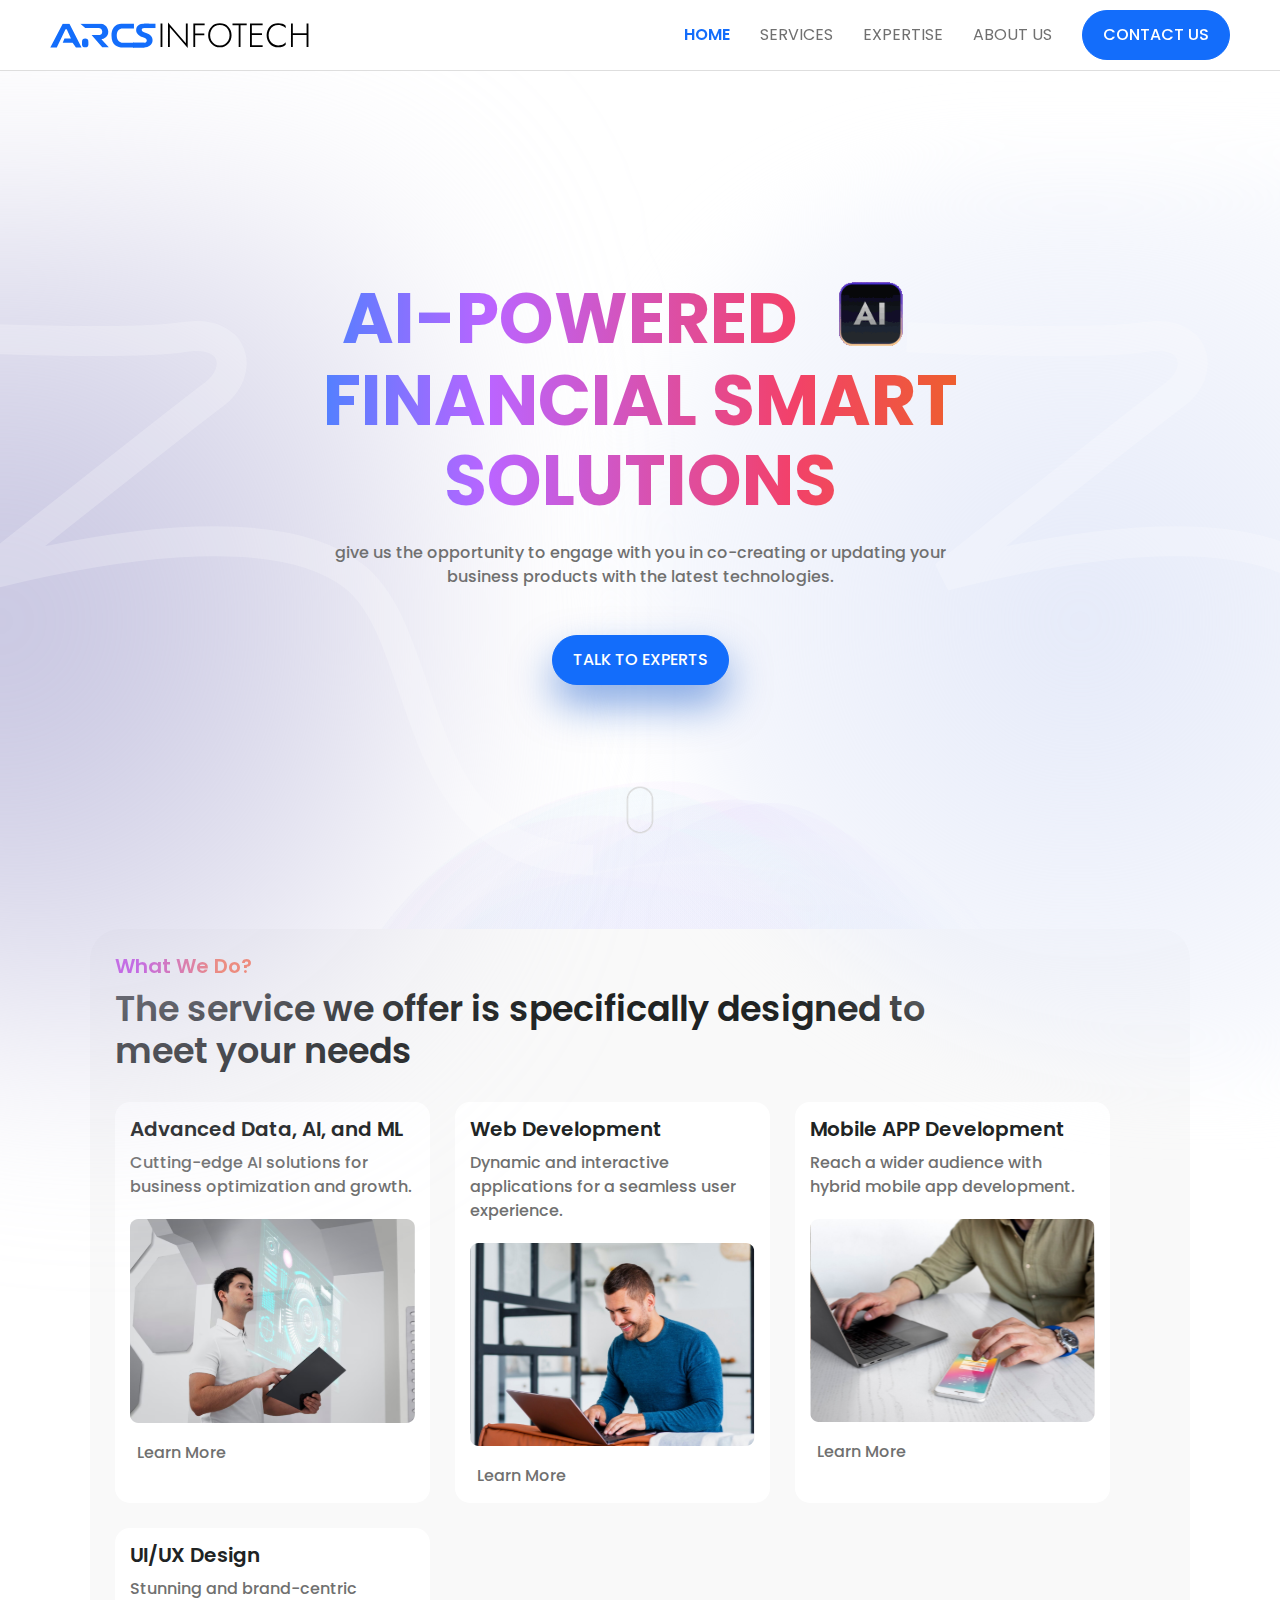
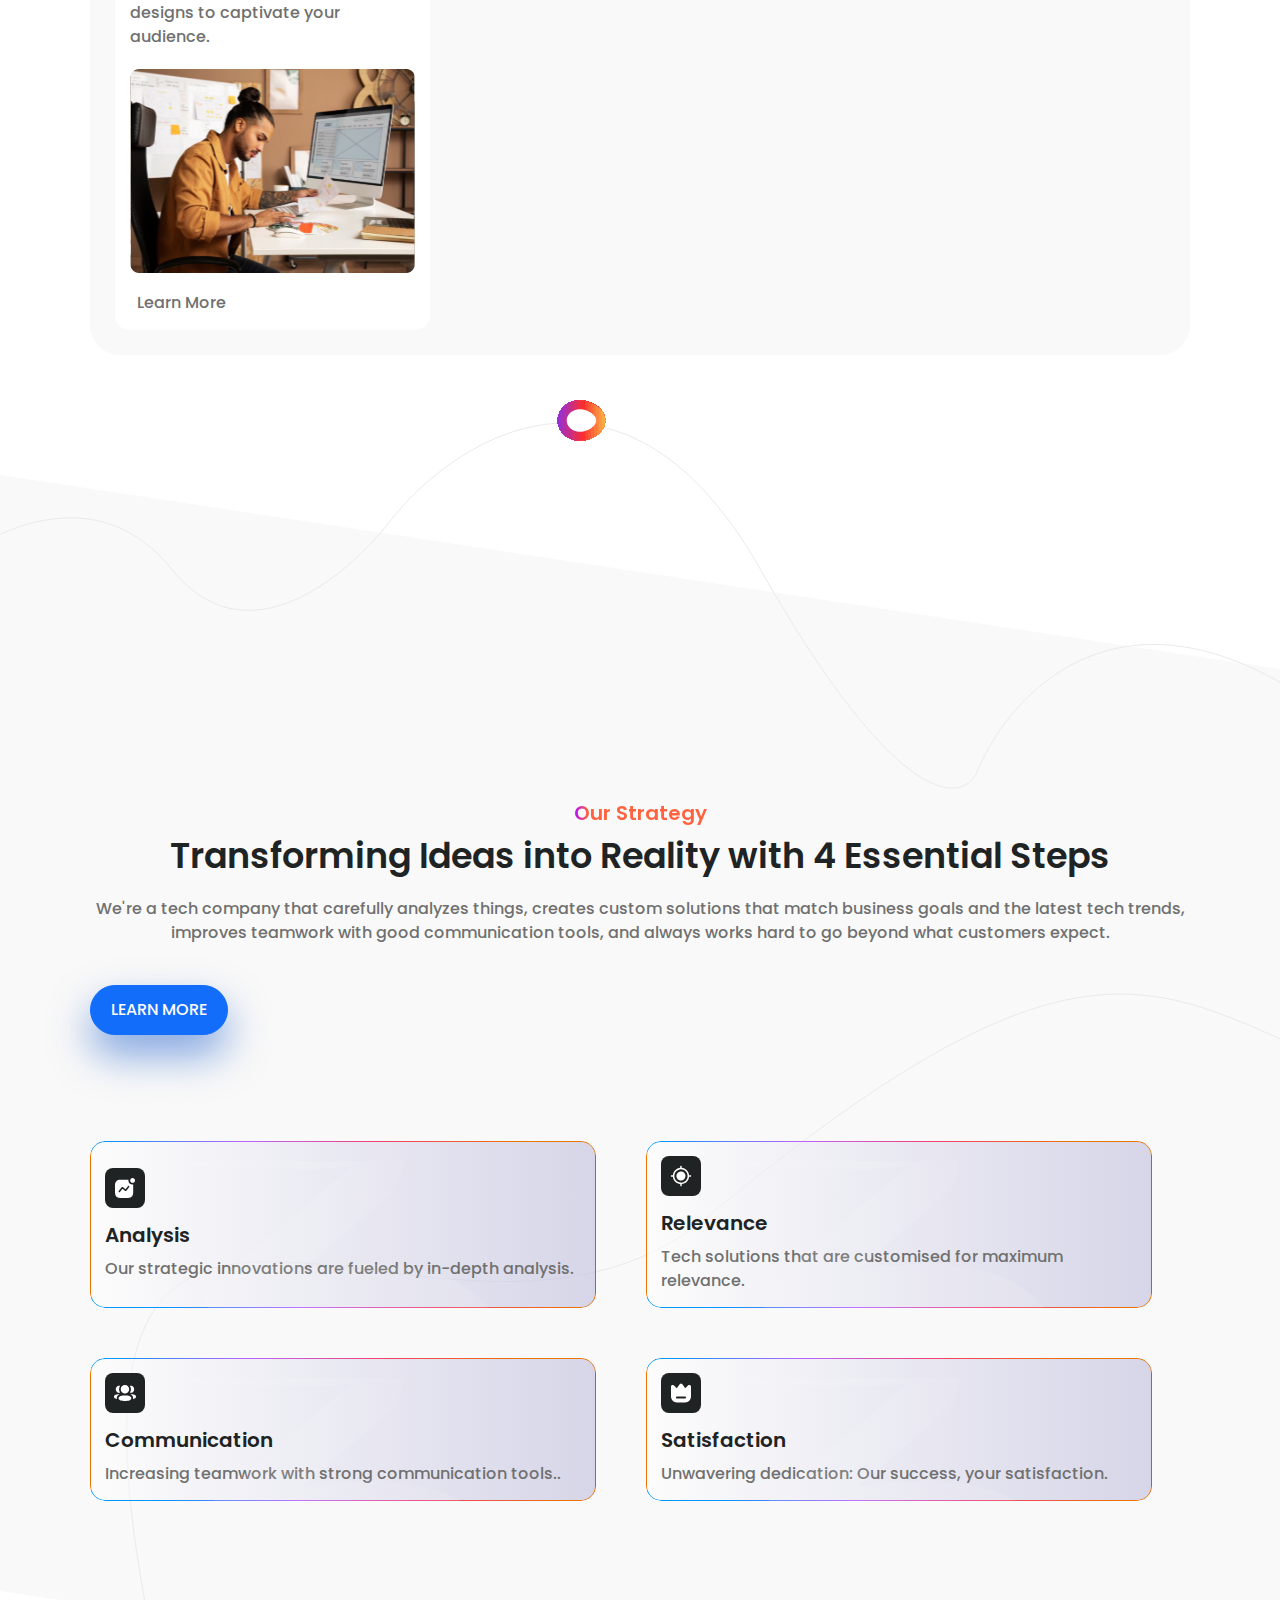
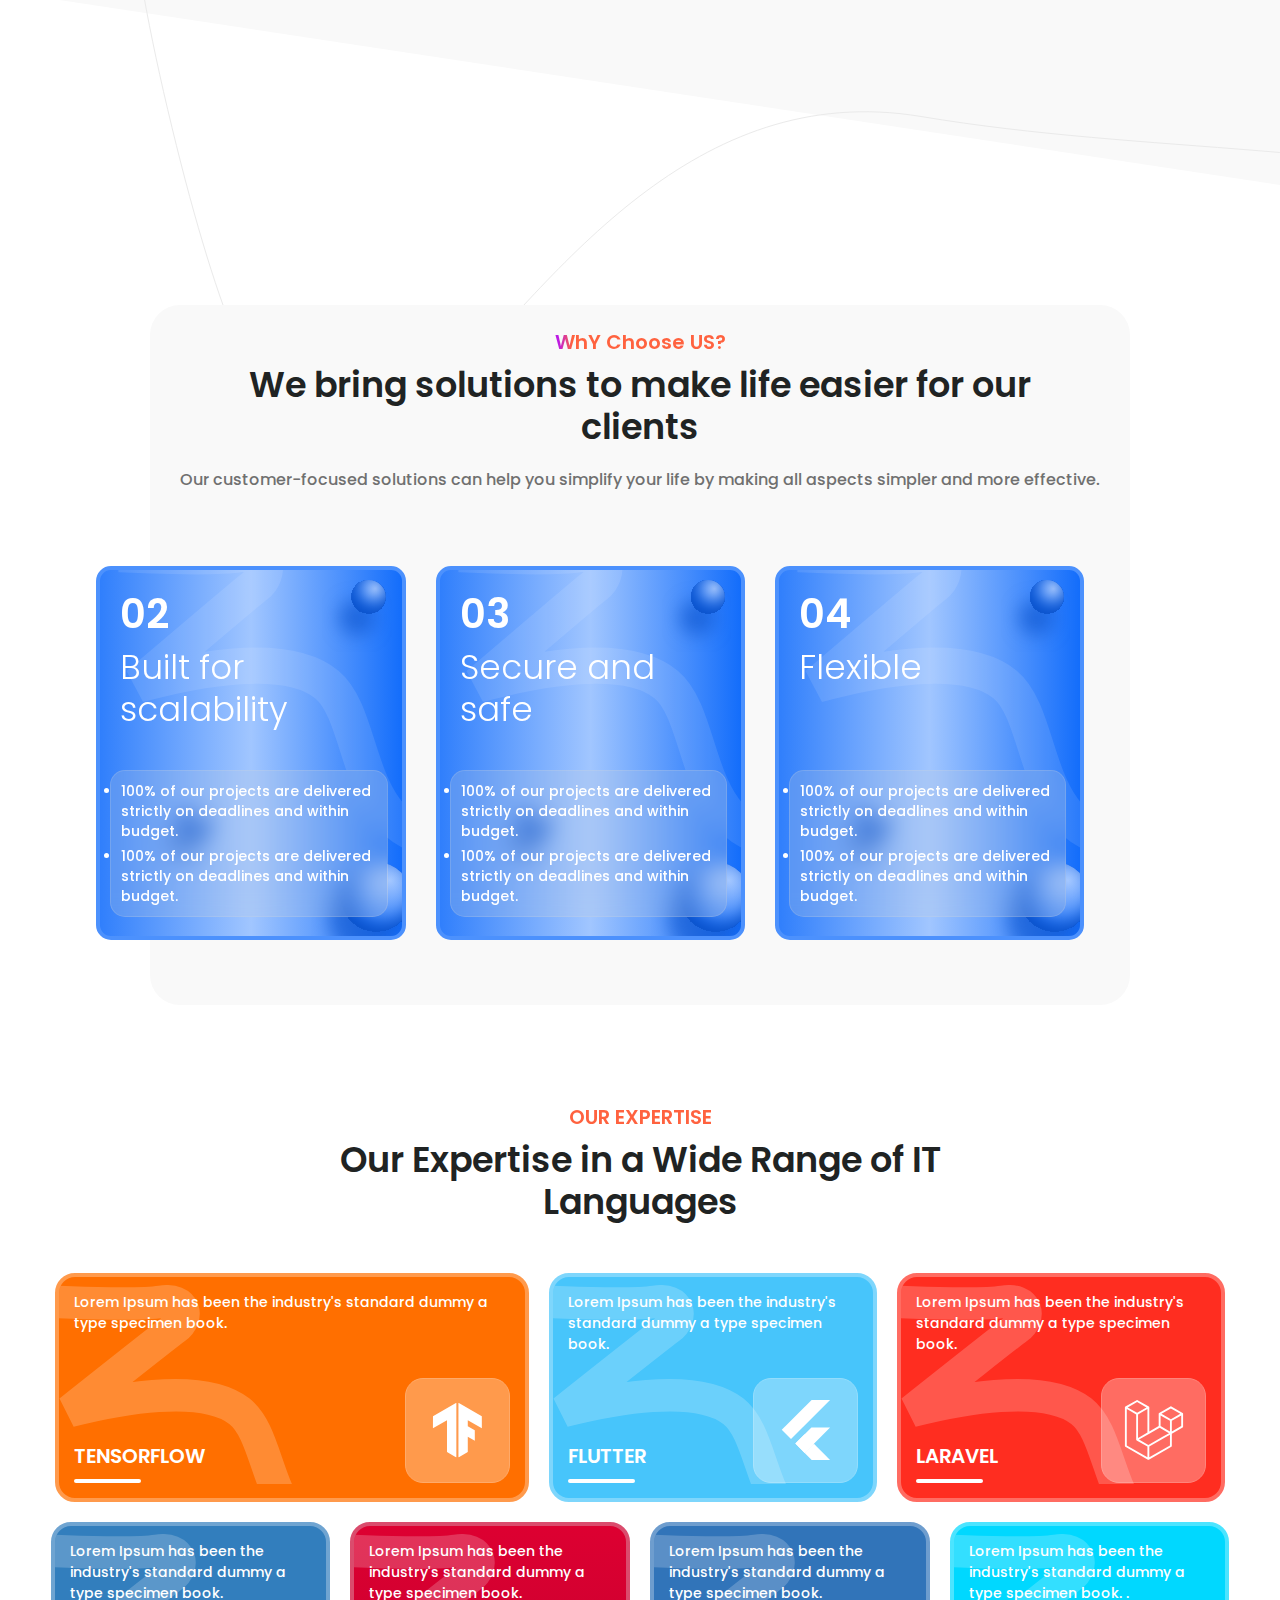
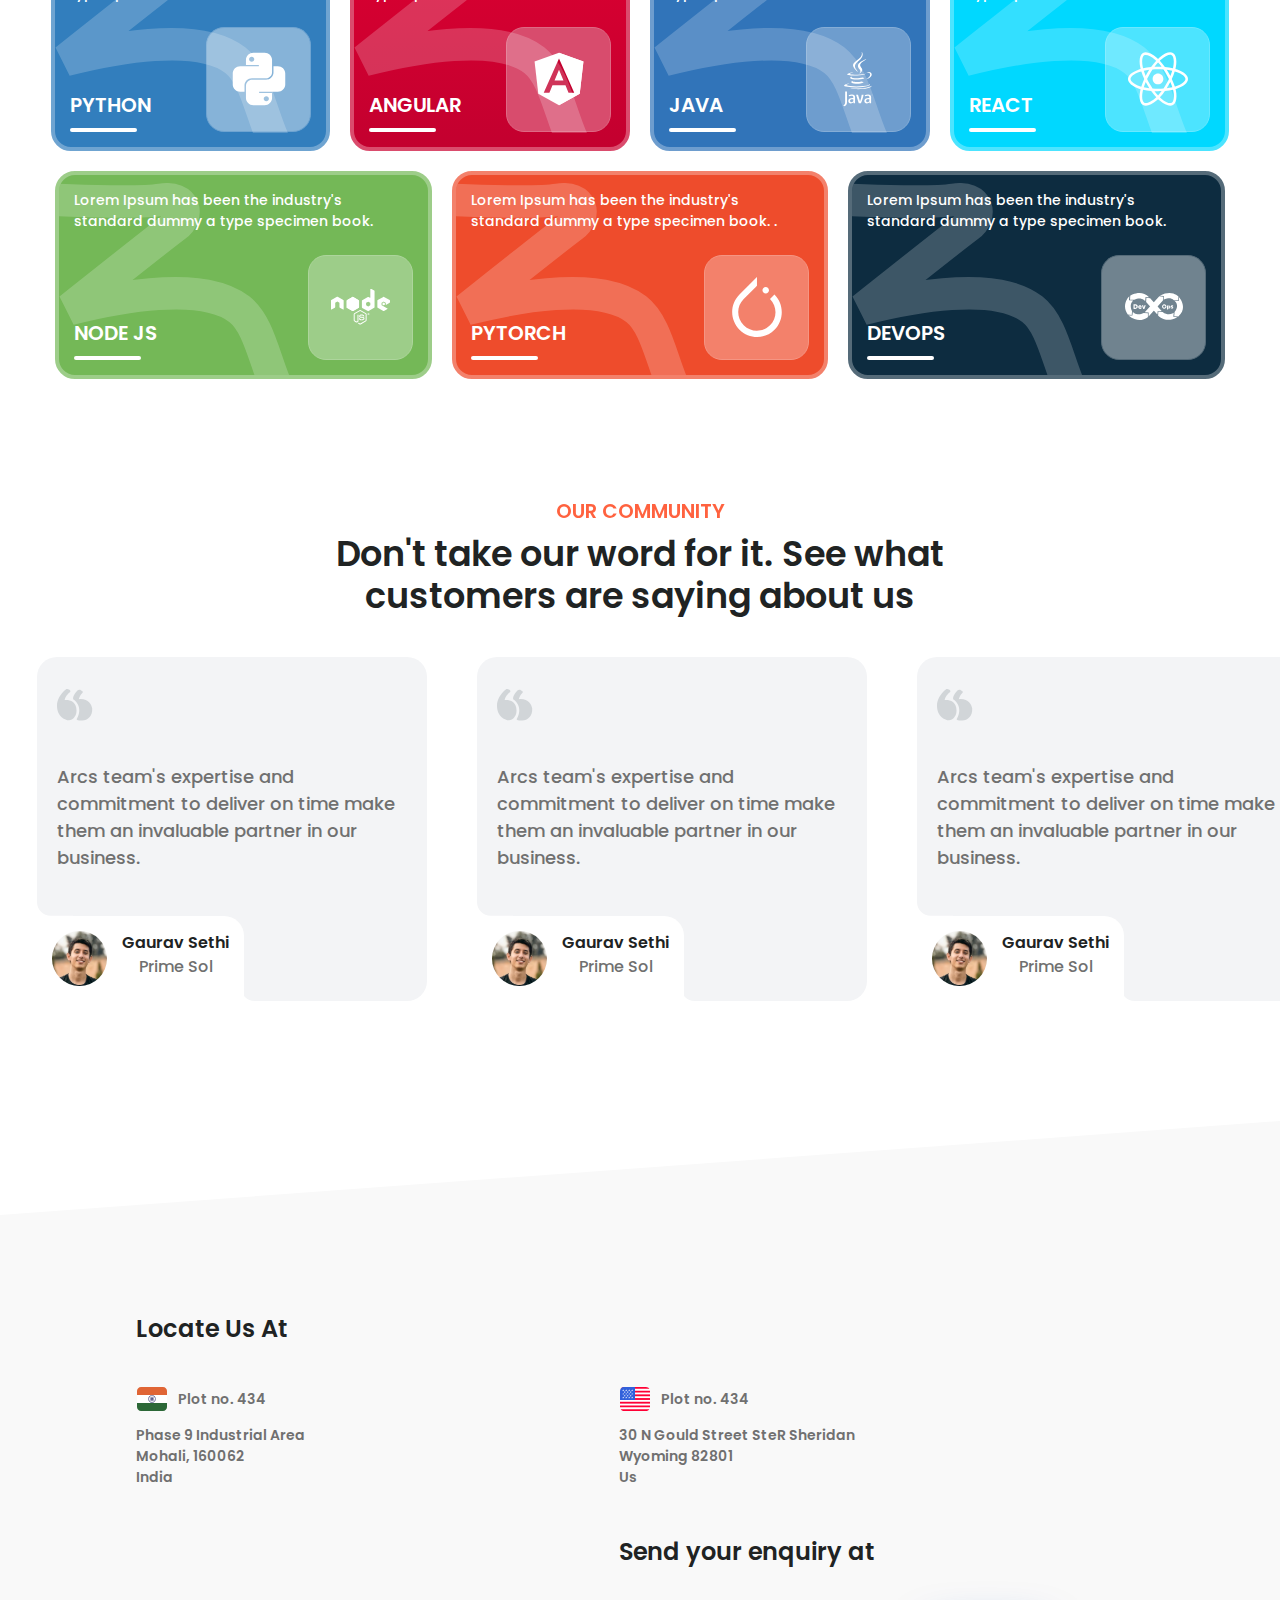
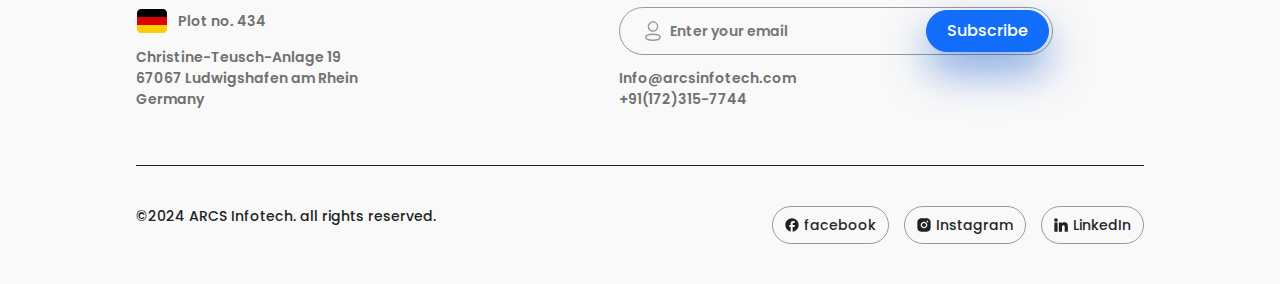
==== commit 4b8adcd1: "changes" ====
--- a/index.html
+++ b/index.html
@@ -61,8 +61,8 @@
                         </div>
                         financial smart solutions
                     </div>
-                    <p class="para mt-30">give us the opportunity to engage with you in co-creating or updating your business products with the latest technologies.</p>
-                    <button class="primary-btn mt-40 box-shadow">Talk to Experts</button>
+                    <p class="para mt-20">give us the opportunity to engage with you in co-creating or updating your business products with the latest technologies.</p>
+                    <button class="primary-btn mt-30 box-shadow">Talk to Experts</button>
                 </div>
         
                 <img src="./image/Frame 108.svg" alt="" class="bottom-img">
@@ -134,6 +134,9 @@
             <img src="./image/Group 68.gif" alt="" class="circle">
             <img src="./image/Vector 24 (1).svg" alt="" class="snake">
     
+
+
+            <div class="seperator1"></div>
             <div class="our-strategy">
                 
                 <div class="text-container">
@@ -187,6 +190,9 @@
                     </div>
                 </div>
             </div>
+            <div class="seperator2"></div>
+
+
             <div class="outer-why-choose">
                 <div class="why-choose-us">
                     <h3 class="colorful-heading-sm-size">WhY Choose US?</h3>
@@ -279,7 +285,6 @@
                         <div class="overlay"></div>
                     </div>
     
-    
                     <div class="divs div2">
                         <p class="normal-text m-0">Lorem Ipsum has been the industry's standard dummy  a type specimen book.  </p>
                         <div class="lower-div">
@@ -293,7 +298,6 @@
                         <div class="overlay"></div>
                     </div>
     
-    
                     <div class="divs div3">
                         <p class="normal-text m-0">Lorem Ipsum has been the industry's standard dummy  a type specimen book.  </p>
                         <div class="lower-div">
@@ -307,7 +311,6 @@
                         <div class="overlay"></div>
                     </div>
     
-    
                     <div class="divs div4">
                         <p class="normal-text m-0">Lorem Ipsum has been the industry's standard dummy  a type specimen book.  </p>
                         <div class="lower-div">
@@ -321,7 +324,6 @@
                         <div class="overlay"></div>
                     </div>
     
-    
                     <div class="divs div5">
                         <p class="normal-text m-0">Lorem Ipsum has been the industry's standard dummy  a type specimen book.   </p>
                         <div class="lower-div">
@@ -348,7 +350,6 @@
                         <div class="overlay"></div>
                     </div>
     
-    
                     <div class="divs div7">
                         <p class="normal-text m-0">Lorem Ipsum has been the industry's standard dummy  a type specimen book. .   </p>
                         <div class="lower-div">
@@ -375,7 +376,6 @@
                         <div class="overlay"></div>
                     </div>
     
-    
                     <div class="divs div9">
                         <p class="normal-text m-0">Lorem Ipsum has been the industry's standard dummy  a type specimen book. .   </p>
                         <div class="lower-div">
@@ -403,8 +403,6 @@
                     </div>
                 </div>
             </div>
-    
-    
     
             <div class="our-community">
                 <h3 class="colorful-heading-sm-size">OUR COMMUNITY</h3>
@@ -484,8 +482,6 @@
                     </div>
                 </div>
             </div>
-    
-    
     
             <div class="seperator"></div>
             <div class="footer">
@@ -578,7 +574,6 @@
                 autoplayHoverPause:true,
                 smartSpeed: 6000,
                 dots:true,
-                loop:true,
                 responsive:{
                     0:{
                         items:1
--- a/css/style.css
+++ b/css/style.css
@@ -192,7 +192,7 @@
 .outer-container .outer-banner-body .left-img {
   position: absolute;
   left: 0;
-  top: 200px;
+  top: 250px;
 }
 .outer-container .outer-banner-body .right {
   filter: blur(40px);
@@ -208,16 +208,18 @@
 .outer-container .outer-banner-body .right-img {
   position: absolute;
   right: 0;
-  top: 200px;
+  top: 250px;
 }
 .outer-container .outer-banner-body .snake {
   z-index: 0;
+  top: 29.5%;
   position: absolute;
 }
 .outer-container .outer-banner-body .circle {
   position: absolute;
   left: 550px;
-  top: 30.3%;
+  top: 29%;
+  z-index: 10;
 }
 @media screen and (max-width: 600px) {
   .outer-container .outer-banner-body .circle {
@@ -252,7 +254,7 @@
   }
 }
 .outer-container .banner .banner-div .heading-ai {
-  margin-top: 300px;
+  margin-top: 302px;
   font-size: 90px;
   font-weight: 700;
   line-height: 108px;
@@ -358,7 +360,7 @@
   }
 }
 .outer-container .banner .banner-div button {
-  box-shadow: 0px 15px 60px 0px #0a51c9;
+  box-shadow: 0px 20px 40px 0px rgba(10, 81, 201, 0.5);
   transition-property: background-color box-shadow;
   transition-duration: 0.3s;
   transition-timing-function: ease-in-out;
@@ -374,7 +376,7 @@
 .outer-container .banner .bottom-img {
   left: 28%;
   position: absolute;
-  top: 815px;
+  top: 800px;
   z-index: -10;
 }
 @media screen and (max-width: 1800px) {
@@ -403,7 +405,7 @@
   }
 }
 .outer-container .banner .downarrow {
-  margin-top: 191px;
+  margin-top: 100px;
   margin-bottom: 94px;
 }
 @media screen and (max-width: 1094px) {
@@ -436,7 +438,7 @@
   margin: 0px auto;
   width: 86%;
   padding: 30px;
-  margin-bottom: 100px;
+  margin-bottom: 120px;
 }
 @media screen and (max-width: 1440px) {
   .outer-container .todosContainer {
@@ -457,6 +459,7 @@
 }
 .outer-container .todosContainer .large-heading {
   width: 60%;
+  margin-bottom: 30px;
 }
 @media screen and (max-width: 1440px) {
   .outer-container .todosContainer .large-heading {
@@ -594,13 +597,23 @@
   transition-duration: 0.5s;
   transition-timing-function: ease-in;
 }
+.outer-container .seperator1 {
+  width: 0;
+  height: 0;
+  border-right: 100vw solid transparent;
+  border-bottom: 194px solid #f9f9f9;
+}
+.outer-container .seperator2 {
+  width: 0;
+  height: 0;
+  border-left: 100vw solid transparent;
+  border-top: 194px solid #f9f9f9;
+}
 .outer-container .our-strategy {
-  margin-top: 200px;
   background-color: #f9f9f9;
-  transform: skewy(5deg);
   width: 100%;
-  padding: 150px;
-  gap: 50px;
+  padding: 10px 150px 100px 150px;
+  gap: 108px;
   display: flex;
 }
 @media screen and (max-width: 1600px) {
@@ -628,7 +641,6 @@
 }
 .outer-container .our-strategy .text-container {
   width: 48%;
-  transform: skewy(-5deg);
   z-index: 2;
   top: 42px;
   position: relative;
@@ -666,7 +678,8 @@
 }
 .outer-container .our-strategy .text-container button {
   margin: 0px auto;
-  box-shadow: 0px 15px 60px 0px #0a51c9;
+  margin-left: 0;
+  box-shadow: 0px 20px 40px 0px rgba(10, 81, 201, 0.5);
   transition-property: background-color box-shadow;
   transition-duration: 0.3s;
   transition-timing-function: ease-in-out;
@@ -675,7 +688,6 @@
   box-shadow: none;
 }
 .outer-container .our-strategy .colorful-card {
-  transform: skewy(-5deg);
   width: 48%;
   display: flex;
   flex-wrap: wrap;
@@ -721,15 +733,15 @@
   top: 0;
   bottom: 0;
   background-color: white;
-  box-shadow: 0 0 30px 30px white;
-  opacity: 0.5;
+  box-shadow: 0 0 50px 50px white;
   overflow: hidden;
-  width: 0;
   height: 100%;
-  border-radius: 50%;
-  transition: 0.5s ease;
-  transition-property: width transform;
+  transition: 2s cubic-bezier(0.28, 0.01, 0.63, 0.98);
   transform: translateX(500px);
+}
+.outer-container .our-strategy .colorful-card .card2:hover .overlay {
+  width: 100%;
+  transform: translateX(-500px);
 }
 .outer-container .our-strategy .colorful-card .card2::before {
   content: "";
@@ -745,13 +757,12 @@
   -webkit-mask-composite: destination-out;
   mask-composite: exclude;
   pointer-events: none;
-  transition: all 0.4s ease;
   z-index: 0;
-}
-.outer-container .our-strategy .colorful-card .card2:hover .overlay {
-  width: 100%;
-  border-radius: 50%;
-  transform: translateX(-500px);
+  overflow: hidden;
+  transition: 2s cubic-bezier(0.28, 0.01, 0.63, 0.98);
+}
+.outer-container .our-strategy .colorful-card .card2:hover::before {
+  transform: translateX(-500);
 }
 .outer-container .our-strategy .colorful-card .card2:hover .img-div {
   background: linear-gradient(to bottom right, #0096ff, #bb64ff, #f2416b, #eb7500);
@@ -776,7 +787,7 @@
   margin-bottom: 0px;
 }
 .outer-container .our-strategy .colorful-card .first-card {
-  top: -86px;
+  top: -6px;
 }
 @media screen and (max-width: 1520px) {
   .outer-container .our-strategy .colorful-card .first-card {
@@ -784,7 +795,7 @@
   }
 }
 .outer-container .our-strategy .colorful-card .second-card {
-  top: -36px;
+  top: 45px;
 }
 @media screen and (max-width: 1520px) {
   .outer-container .our-strategy .colorful-card .second-card {
@@ -792,7 +803,7 @@
   }
 }
 .outer-container .our-strategy .colorful-card .third-card {
-  top: -76px;
+  top: -1px;
 }
 @media screen and (max-width: 1520px) {
   .outer-container .our-strategy .colorful-card .third-card {
@@ -800,7 +811,7 @@
   }
 }
 .outer-container .our-strategy .colorful-card .fourth-card {
-  top: -26px;
+  top: 49px;
 }
 @media screen and (max-width: 1520px) {
   .outer-container .our-strategy .colorful-card .fourth-card {
@@ -826,11 +837,12 @@
   width: 90%;
   height: 700px;
   padding: 30px;
+  padding-top: 50px;
   display: flex;
   align-items: center;
   flex-direction: column;
   margin-bottom: 120px;
-  margin-top: 200px;
+  margin-top: 120px;
   position: relative;
 }
 @media screen and (max-width: 1440px) {
@@ -1068,13 +1080,13 @@
   position: relative;
   overflow: hidden;
   cursor: pointer;
-  background-color: white;
+  gap: 23px;
 }
 .outer-container .our-expertise .expertise-div .divs .z-img {
   position: absolute;
   left: 0;
   top: 8px;
-  width: 335px;
+  width: 290px;
 }
 .outer-container .our-expertise .expertise-div .divs .normal-text {
   font-size: 14px;
@@ -1102,7 +1114,8 @@
   align-items: end;
   font-size: 20px;
   font-weight: 600;
-  margin-bottom: 10px;
+  margin-bottom: 15px;
+  text-transform: uppercase;
 }
 @media screen and (max-width: 590px) {
   .outer-container .our-expertise .expertise-div .divs .lower-div h3 {
@@ -1129,11 +1142,9 @@
 }
 .outer-container .our-expertise .expertise-div .divs .lower-div .img-div .img1 {
   display: block;
-  transform: transition 0.2s ease-in-out;
 }
 .outer-container .our-expertise .expertise-div .divs .lower-div .img-div .img2 {
   display: none;
-  transition: all;
 }
 @media screen and (max-width: 590px) {
   .outer-container .our-expertise .expertise-div .divs .lower-div .img-div {
@@ -1158,11 +1169,10 @@
   top: 0;
   bottom: 0;
   background-color: white;
-  box-shadow: 0 0 30px 30px white;
-  opacity: 0.5;
+  box-shadow: 0 0 50px 50px white;
   overflow: hidden;
   height: 100%;
-  transition: 0.5s ease;
+  transition: 0.5s ease-in;
   transform: translateX(900px);
 }
 .outer-container .our-expertise .expertise-div .divs:hover .overlay {
@@ -1175,6 +1185,7 @@
   z-index: 2;
   border-radius: 20px;
   border: transparent;
+  padding: 19px;
 }
 .outer-container .our-expertise .expertise-div .divs:hover .normal-text {
   color: #707070;
@@ -1189,13 +1200,15 @@
   box-shadow: 0 4px 8px 0 rgba(0, 0, 0, 0.2);
   background: linear-gradient(to right, rgba(255, 255, 255, 0.5), rgba(192, 190, 221, 0.3));
   border-color: white;
-  transition: width 2s;
+  transition: all 0.5s ease;
 }
 .outer-container .our-expertise .expertise-div .divs:hover .lower-div .img-div .img1 {
   display: none;
+  animation: fadeOut 0.5s ease;
 }
 .outer-container .our-expertise .expertise-div .divs:hover .lower-div .img-div .img2 {
   display: block;
+  animation: fadeIn 0.5s ease;
 }
 .outer-container .our-expertise .expertise-div .divs:hover::before {
   content: "";
@@ -1211,12 +1224,13 @@
   -webkit-mask-composite: destination-out;
   mask-composite: exclude;
   pointer-events: none;
-  transition: all 0.4s ease;
+  transition: all 0.3s ease;
   z-index: 0;
 }
 .outer-container .our-expertise .expertise-div .div1 {
   background-color: #ff6f00;
   border: 4px solid #ff9a4c;
+  width: 39%;
 }
 @media screen and (max-width: 1094px) {
   .outer-container .our-expertise .expertise-div .div1 {
@@ -1479,13 +1493,18 @@
 }
 .outer-container .our-community .common {
   display: flex;
-  flex-wrap: nowrap;
-  margin-bottom: 200px;
+  margin-bottom: 120px;
   width: 100%;
   overflow: hidden;
+  flex-wrap: nowrap;
 }
 .outer-container .our-community .common .owl-stage-outer .owl-stage {
   padding: 0px !important;
+  display: flex;
+  justify-content: space-between; /* Adds spacing between cards */
+  align-items: flex-start; /* Aligns cards at the top */
+  flex-wrap: nowrap; /* Ensures all cards stay on one line */
+  gap: 20px;
 }
 .outer-container .our-community .common .owl-stage-outer .owl-stage .owl-item {
   width: 390px !important;
@@ -1628,6 +1647,7 @@
   background-color: #f9f9f9;
   padding: 136px;
   padding-bottom: 40px;
+  padding-top: 100px;
 }
 @media screen and (max-width: 1094px) {
   .outer-container .footer {
@@ -1770,11 +1790,12 @@
   height: 42px;
   align-items: center;
   display: flex;
-  box-shadow: 0px 15px 60px 0px #0a51c9;
+  box-shadow: 0px 20px 40px 0px rgba(10, 81, 201, 0.5);
   transition-property: background-color box-shadow;
   transition-duration: 0.3s;
   transition-timing-function: ease-in-out;
   position: absolute;
+  text-transform: capitalize;
   right: 3px;
 }
 .outer-container .footer .adress-div .adress .input-div button:hover {
@@ -1907,4 +1928,20 @@
   100% {
     transform: translateX(-100%);
   }
+}
+@keyframes fadeOut {
+  0% {
+    opacity: 1;
+  }
+  100% {
+    opacity: 0;
+  }
+}
+@keyframes fadeIn {
+  0% {
+    opacity: 1;
+  }
+  100% {
+    opacity: 0;
+  }
 }/*# sourceMappingURL=style.css.map */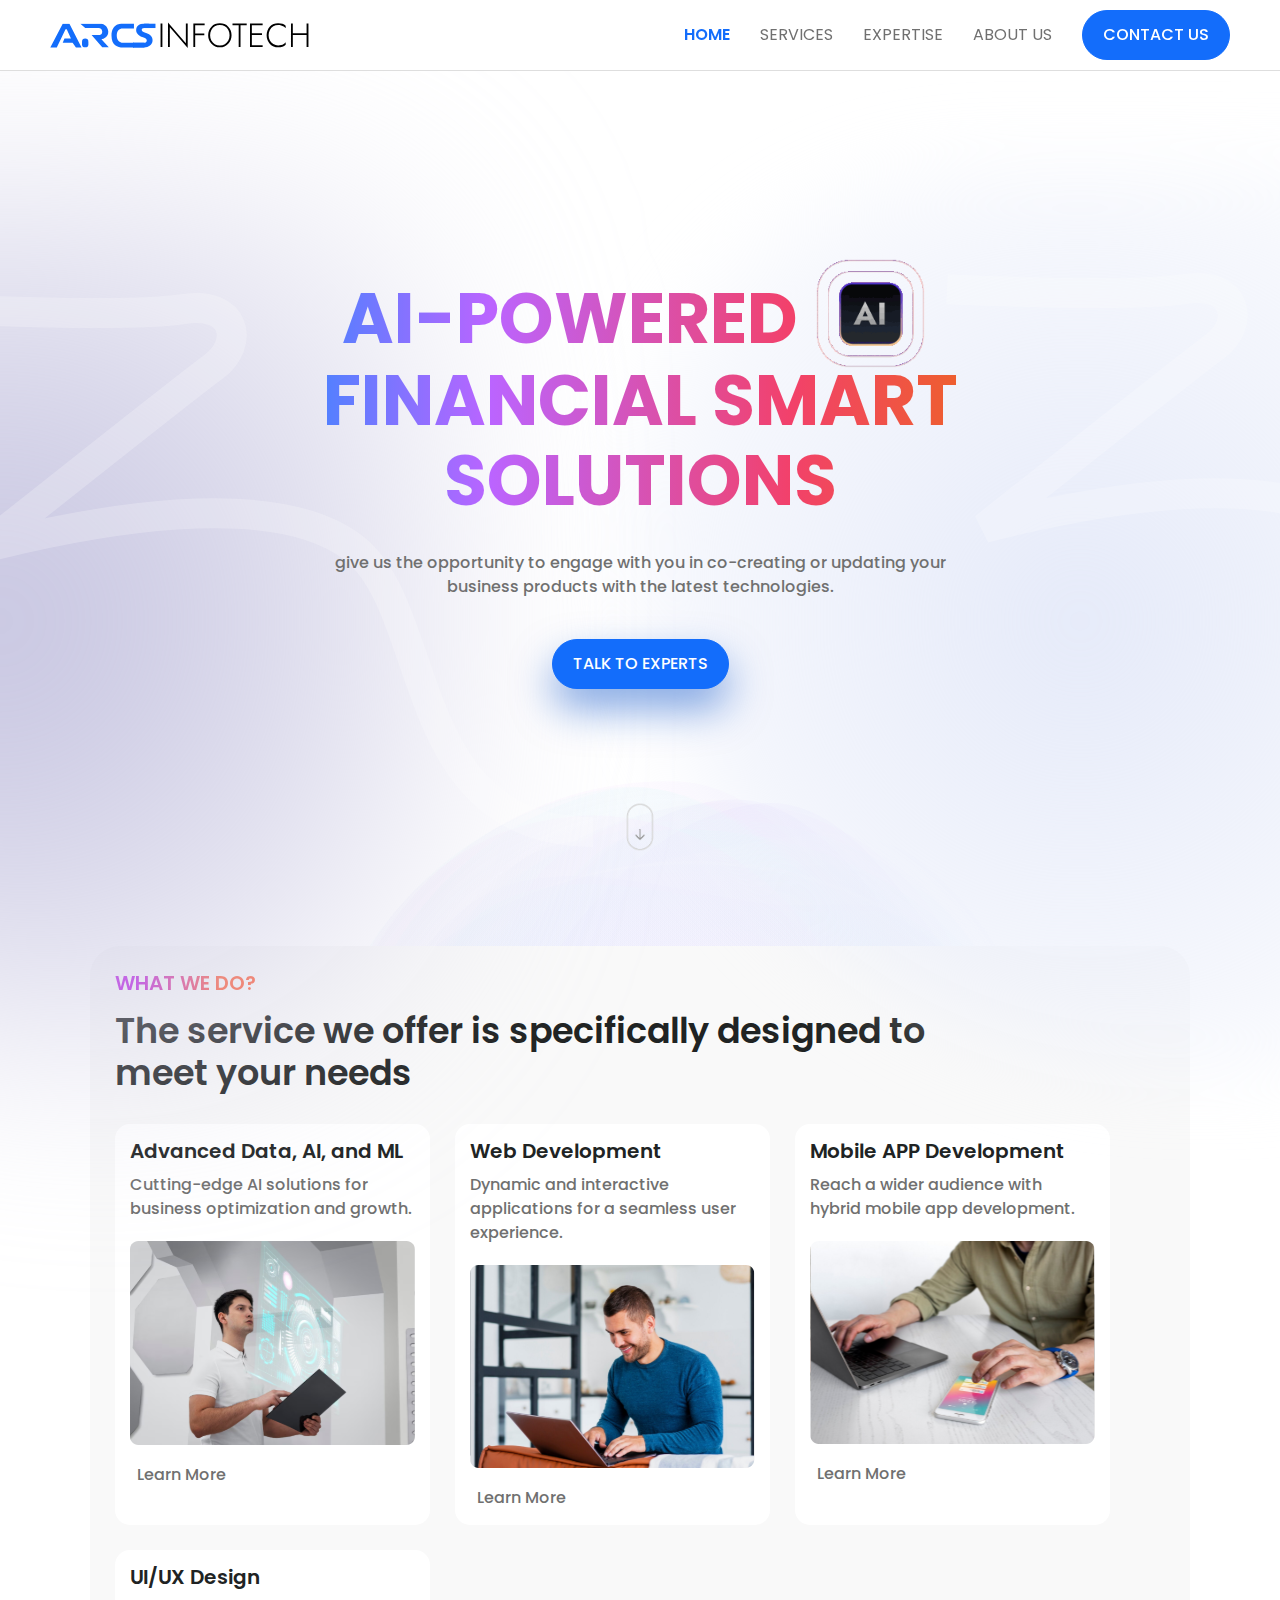
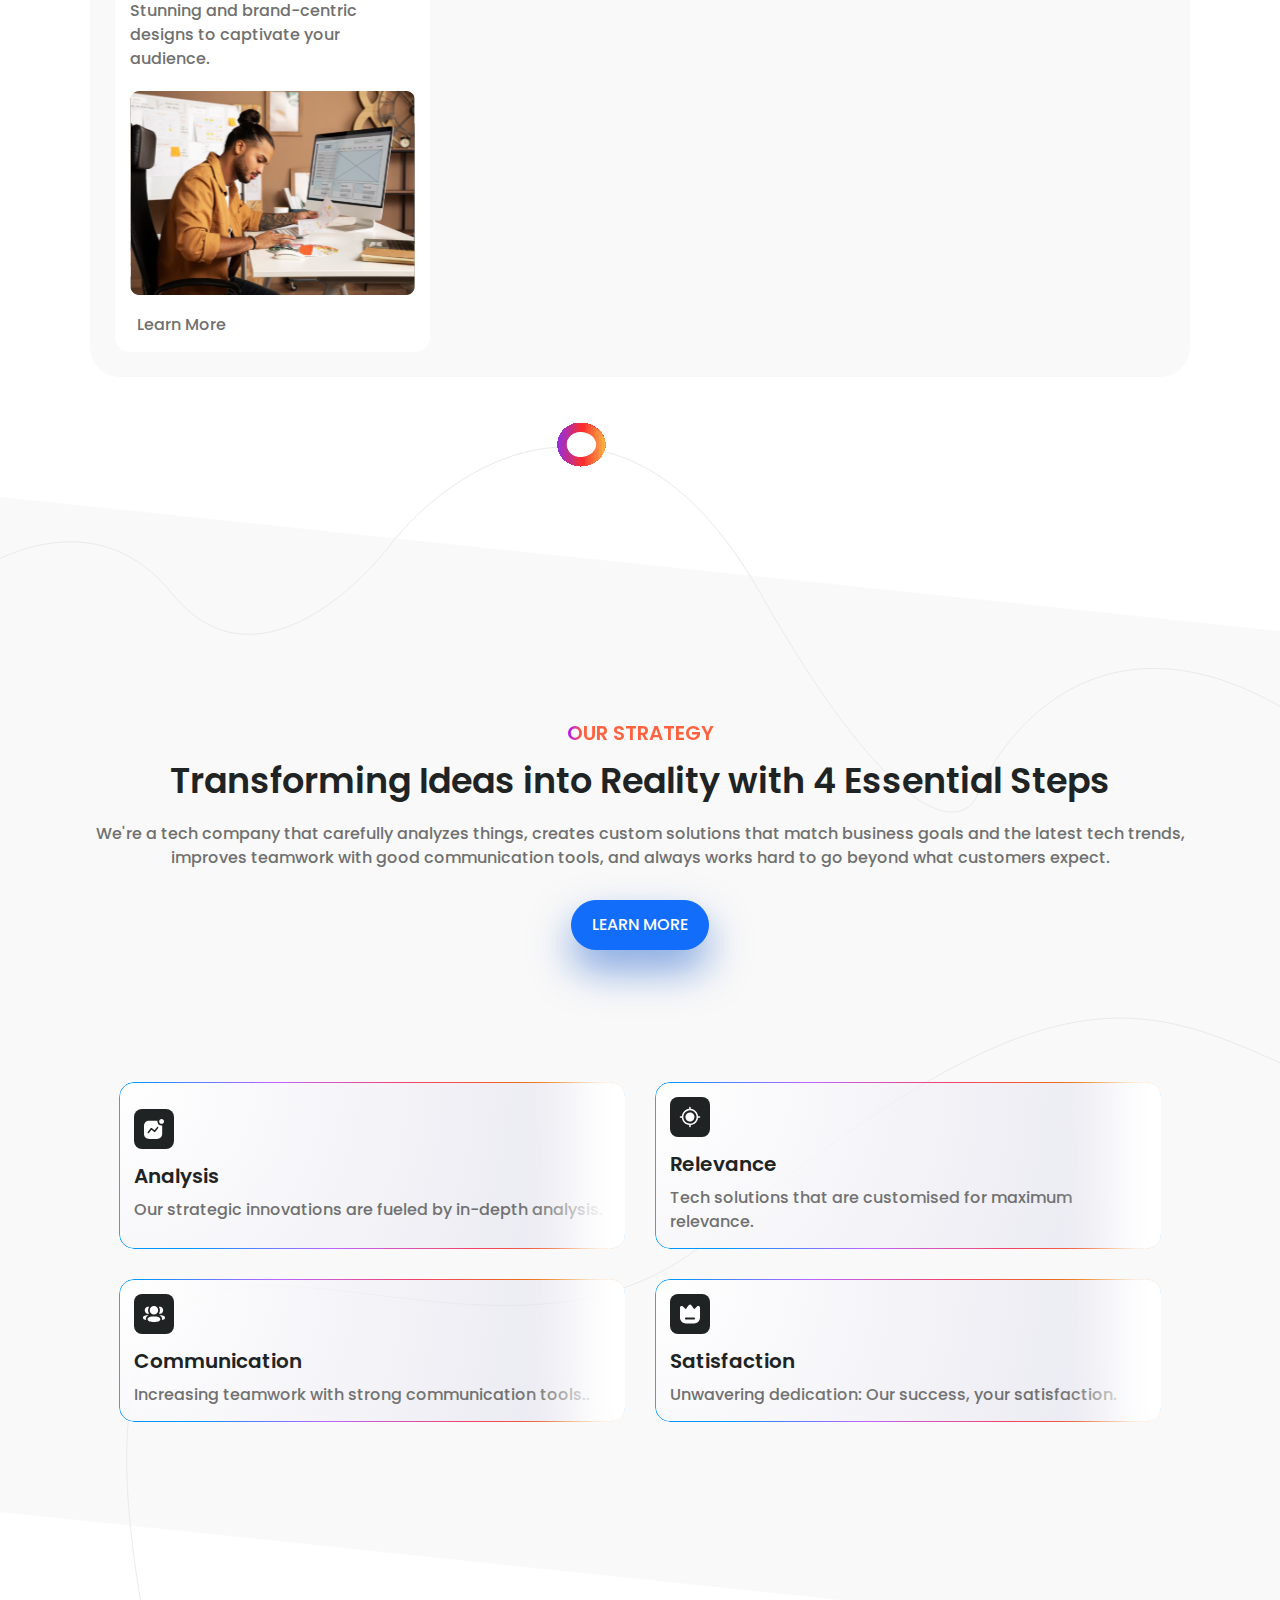
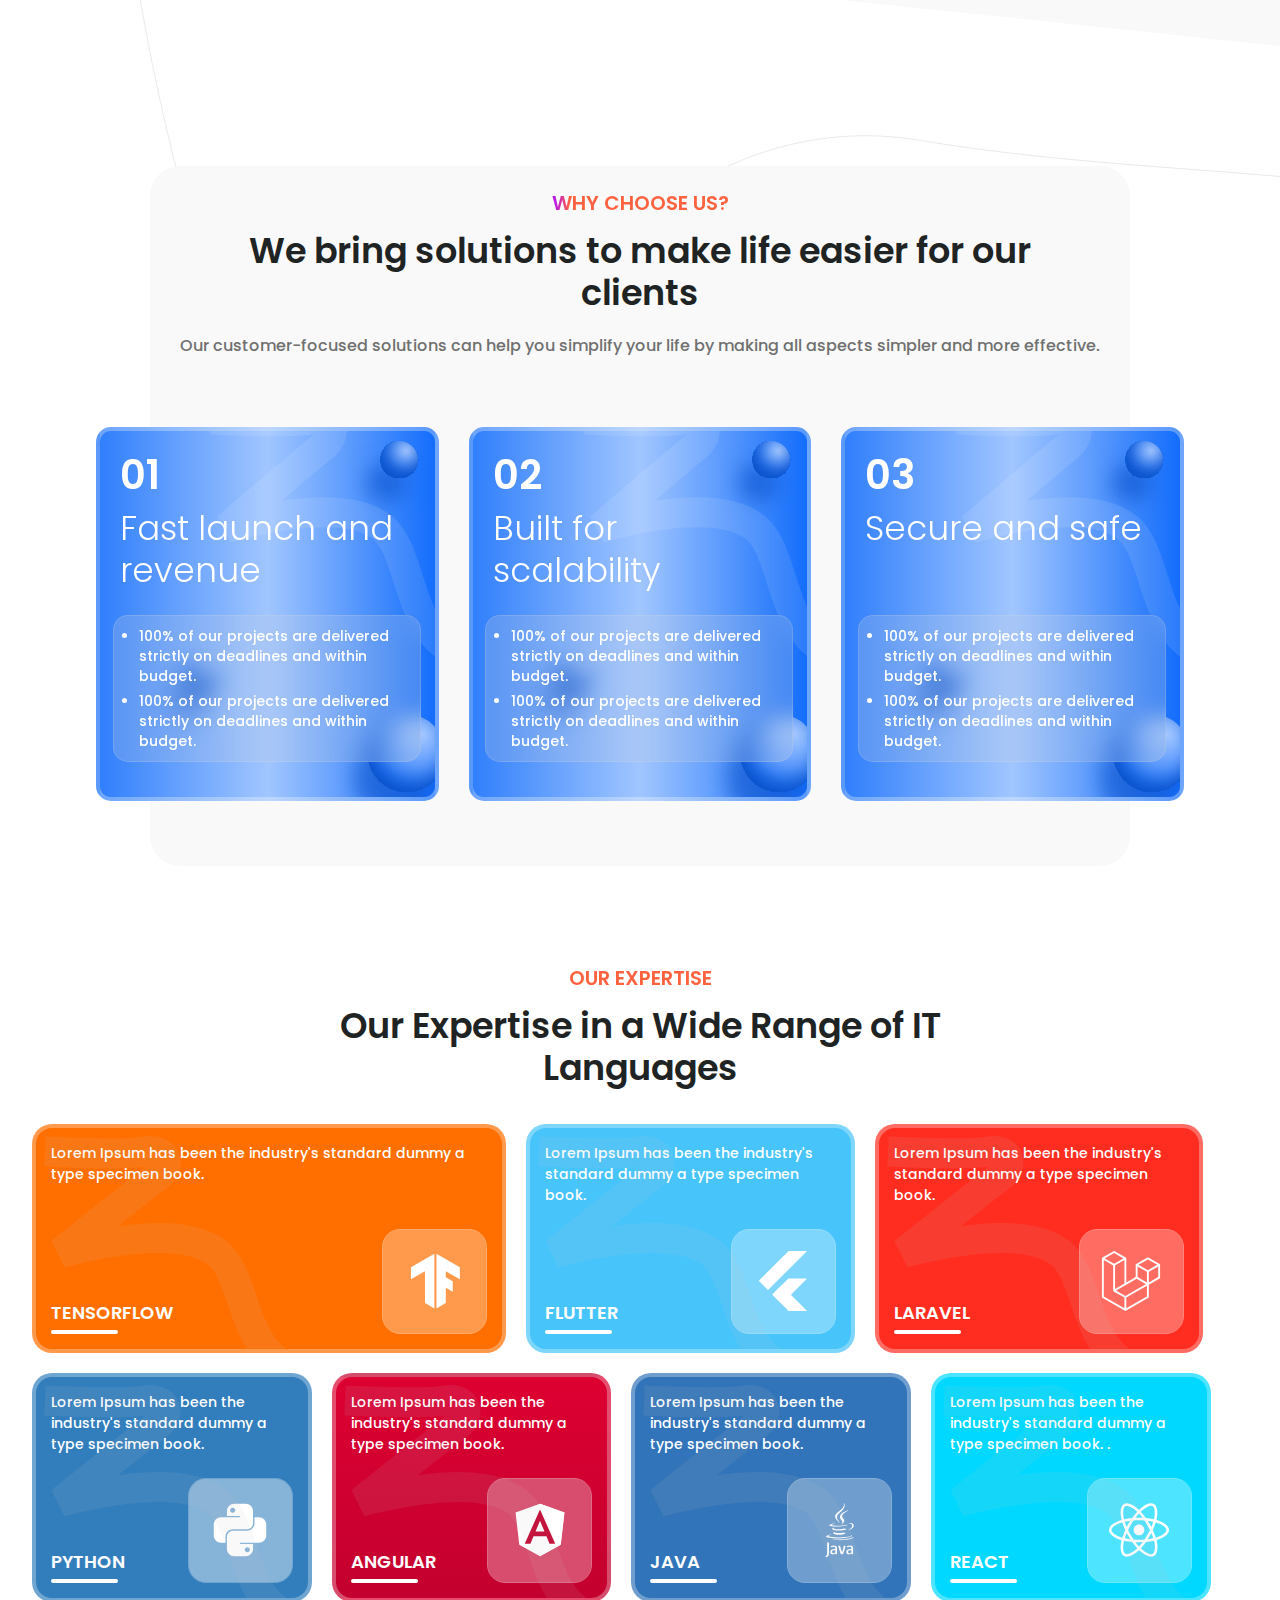
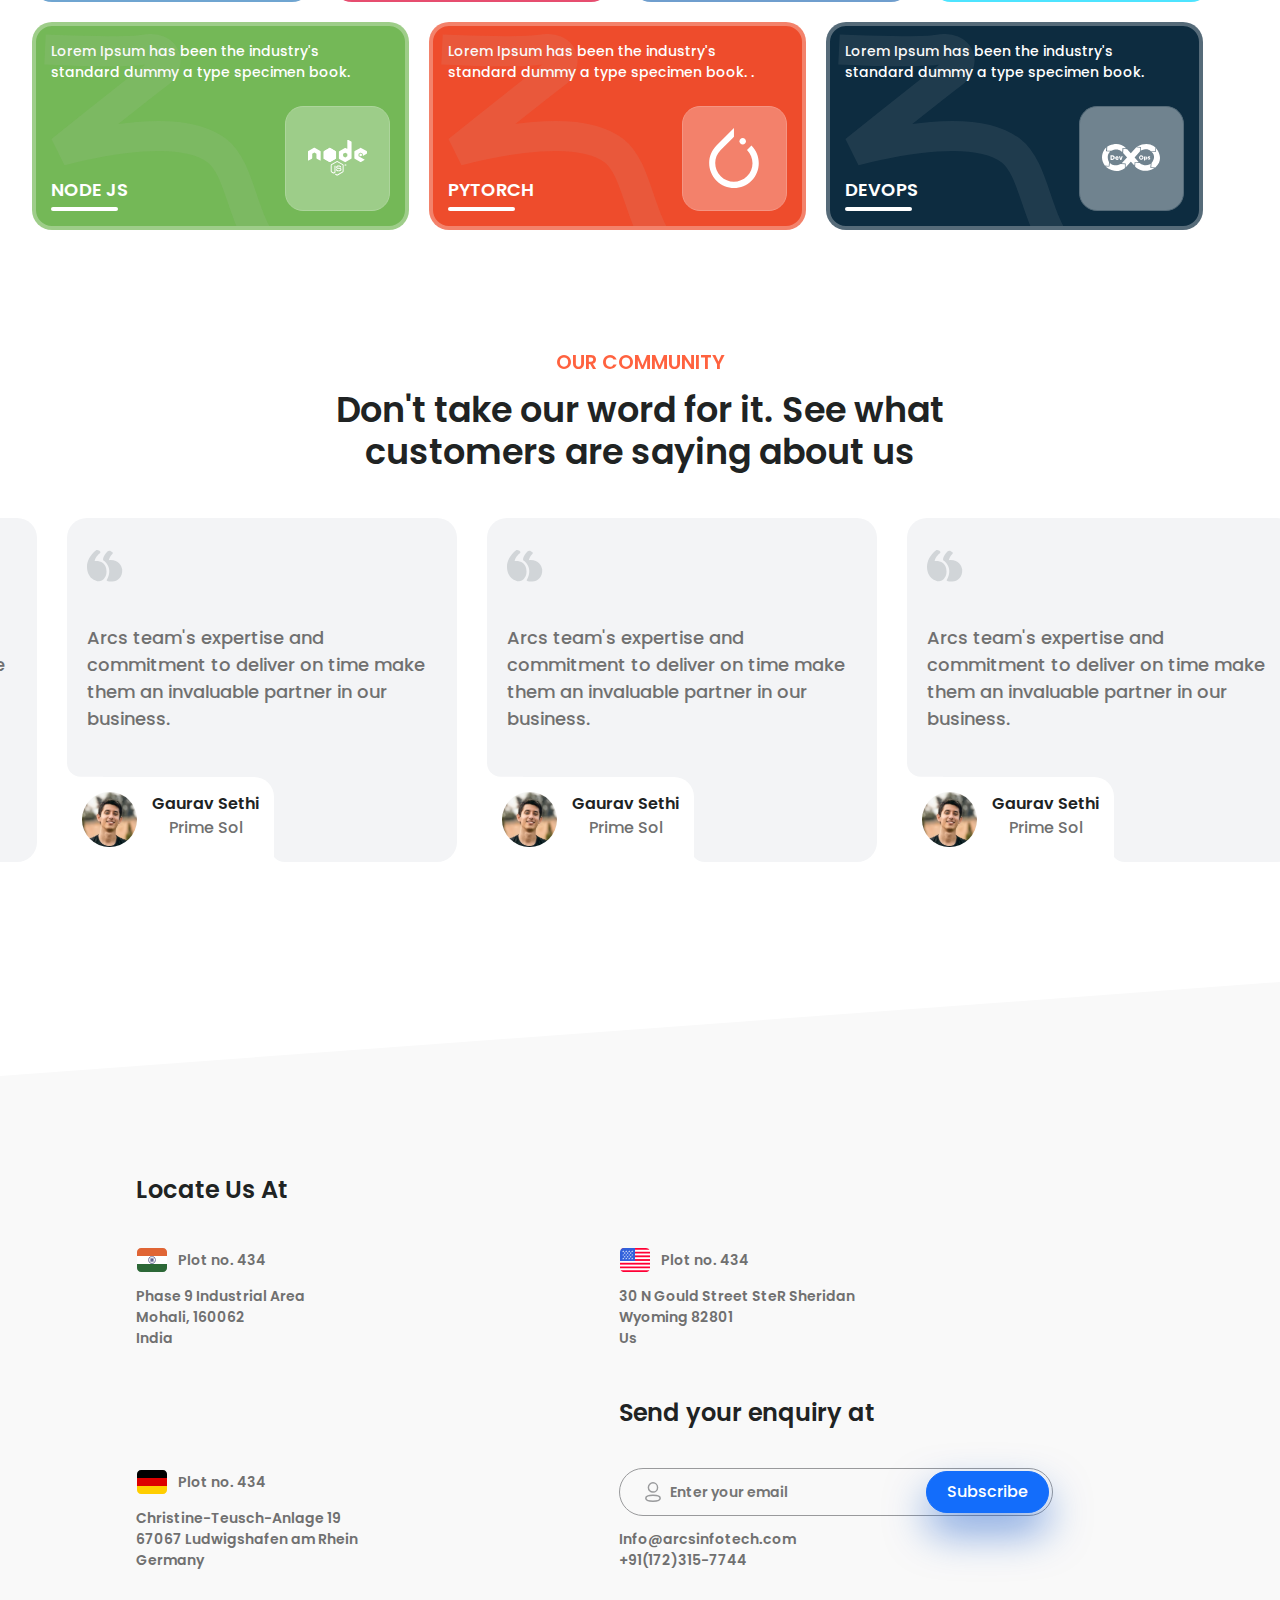
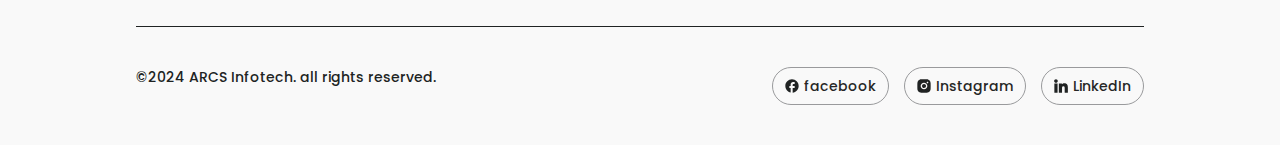
==== commit 5a001335: ""final design"" ====
--- a/index.html
+++ b/index.html
@@ -1,609 +1,873 @@
 <!DOCTYPE html>
 <html lang="en">
-<head>
-    <meta charset="UTF-8">
-    <meta name="viewport" content="width=device-width, initial-scale=1.0 shrink-to-fit=no">
-    <link rel="stylesheet" href="./css/classes.css">
-    <link rel="stylesheet" href="./css/style.css">
-    <link rel="stylesheet" href="https://cdn.jsdelivr.net/npm/bootstrap@5.3.3/dist/css/bootstrap.min.css">
-    <link rel="preconnect" href="https://fonts.googleapis.com">
-    <link rel="stylesheet" href="./css/owl.carousel.min.css">
-    <link rel="stylesheet" href="./css/owl.theme.default.min.css">
+  <head>
+    <meta charset="UTF-8" />
+    <meta
+      name="viewport"
+      content="width=device-width, initial-scale=1.0 shrink-to-fit=no"
+    />
+    <link rel="stylesheet" href="./css/classes.css" />
+    <link rel="stylesheet" href="./css/style.css" />
+    <link
+      rel="stylesheet"
+      href="https://cdn.jsdelivr.net/npm/bootstrap@5.3.3/dist/css/bootstrap.min.css"
+    />
+    <link rel="preconnect" href="https://fonts.googleapis.com" />
+    <link rel="stylesheet" href="./css/owl.carousel.min.css" />
+    <link rel="stylesheet" href="./css/owl.theme.default.min.css" />
+    <script src="https://code.jquery.com/jquery-3.6.0.min.js"></script>
+    <script src="https://cdnjs.cloudflare.com/ajax/libs/OwlCarousel2/2.3.4/owl.carousel.min.js"></script>
+
     <script src="https://ajax.googleapis.com/ajax/libs/jquery/3.7.1/jquery.min.js"></script>
-    <link rel="preconnect" href="https://fonts.gstatic.com" crossorigin>
-    <link href="https://fonts.googleapis.com/css2?family=Heebo:wght@100..900&family=Poppins:ital,wght@0,100;0,200;0,300;0,400;0,500;0,600;0,700;0,800;0,900;1,100;1,200;1,300;1,400;1,500;1,600;1,700;1,800;1,900&family=Roboto:ital,wght@0,100;0,300;0,400;0,500;0,700;0,900;1,100;1,300;1,400;1,500;1,700;1,900&display=swap" rel="stylesheet">
-</head>
-<body>
+    <link rel="preconnect" href="https://fonts.gstatic.com" crossorigin />
+    <link
+      href="https://fonts.googleapis.com/css2?family=Heebo:wght@100..900&family=Poppins:ital,wght@0,100;0,200;0,300;0,400;0,500;0,600;0,700;0,800;0,900;1,100;1,200;1,300;1,400;1,500;1,600;1,700;1,800;1,900&family=Roboto:ital,wght@0,100;0,300;0,400;0,500;0,700;0,900;1,100;1,300;1,400;1,500;1,700;1,900&display=swap"
+      rel="stylesheet"
+    />
+  </head>
+  <body>
     <div class="outer-container">
-        <div class="navbar">
-                
-            <img src="./image/logo.svg" alt="" class="logo-Container">
-            
-
-            <div class="nav">
-                <a href="#" class="active">HOME</a>
-                <a href="#">services</a>
-                <a href="#">Expertise</a>
-                <a href="#">about US</a>
-                <button class="primary-btn .box-shadow-none">Contact Us</button>
-            </div>
-
-
-            <div class="hamburgur-menu">
-                <div class="hamburger" id="hamburger">
-                    <div class="line"></div>
-                    <div class="line"></div>
-                    <div class="line"></div>
-                </div>
-            
-              <!-- Dropdown Menu -->
-                <div class="menu" id="menu">
-                    <ul>
-                    <li><a href="#" class="active">Home</a></li>
-                    <li><a href="#">services</a></li>
-                    <li><a href="#">Expertise</a></li>
-                    <li><a href="#">about US</a></li>
-                    <li><a href="#">Contact Us</a></li>
-                    </ul>
-                </div>
-            </div>
-               
+      <div class="navbar">
+        <img src="./image/logo.svg" alt="" class="logo-Container" />
+
+        <div class="nav">
+          <a href="#" class="active">HOME</a>
+          <a href="#">services</a>
+          <a href="#">Expertise</a>
+          <a href="#">about US</a>
+          <button class="primary-btn .box-shadow-none">Contact Us</button>
         </div>
 
-        <div class="outer-banner-body">
-            <div class="banner">
-                
-                <div class="banner-div">
-                    <div class="heading-ai">
-                        ai-powered
-                        <div class="ai">
-                            <img src="./image/aigif.gif" alt="">
-                        </div>
-                        financial smart solutions
-                    </div>
-                    <p class="para mt-20">give us the opportunity to engage with you in co-creating or updating your business products with the latest technologies.</p>
-                    <button class="primary-btn mt-30 box-shadow">Talk to Experts</button>
-                </div>
-        
-                <img src="./image/Frame 108.svg" alt="" class="bottom-img">
-                <img src="./image/downarrow.gif" alt="" width="50px" height="50px" class="downarrow"/>       
-            </div>
-            <div class="left">
-            </div>
-            <img src="image/Vector 11 (4).svg" alt="" class="left-img">
-            <div class="right">
-            </div>
-            <img src="image/Vector 12.svg" alt="" class="right-img">
-
-            <div class="todosContainer">
-                <h3 class="colorful-heading-sm-size">What We Do?</h3>
-                <h1 class="large-heading">The service we offer is specifically designed to meet your needs</h1>
-                <div class="cards">
-                    <div class="card1">
-                        <h4 class="card-heading">Advanced Data, AI, and ML</h4>
-                        <p class="normal-text mt-10">Cutting-edge AI solutions for business optimization and growth.</p>
-                        <img src="image/image (4).svg" alt="" class="m-img">
-                        <div class="anchor-tag">
-                            <svg width="24" height="24" viewBox="0 0 24 24" fill="none" xmlns="http://www.w3.org/2000/svg">
-                                <path fill-rule="evenodd" clip-rule="evenodd" d="M10.835 12.0066L10.8366 12.3607C10.8487 13.7652 10.9334 15.0183 11.0794 15.8124C11.0794 15.8267 11.2387 16.6143 11.3401 16.8764C11.4994 17.2554 11.7874 17.577 12.1485 17.7808C12.4376 17.9262 12.7408 18 13.0583 18C13.3078 17.9884 13.7194 17.8629 14.0131 17.7576L14.2572 17.664C15.8739 17.0218 18.9644 14.9234 20.148 13.6402L20.2353 13.5505L20.6247 13.1302C20.8702 12.8085 21 12.4153 21 11.9923C21 11.6134 20.8844 11.2344 20.6531 10.9282C20.5839 10.829 20.4723 10.7017 20.3731 10.5942L19.994 10.1974C18.6895 8.87572 15.8652 7.02183 14.4012 6.40756C14.4012 6.39435 13.4914 6.01432 13.0583 6H13.0005C12.3361 6 11.7154 6.37892 11.3979 6.99137C11.3112 7.1588 11.228 7.48678 11.1648 7.77483L11.051 8.31871C10.9212 9.19332 10.835 10.535 10.835 12.0066ZM4.50325 10.4817C3.67308 10.4817 3 11.1613 3 11.9996C3 12.8378 3.67308 13.5175 4.50325 13.5175L8.20248 13.1903C8.85375 13.1903 9.38174 12.6583 9.38174 11.9996C9.38174 11.3419 8.85375 10.8088 8.20248 10.8088L4.50325 10.4817Z" fill="none"/>
-                            </svg>
-                            <a href="#" class="learn"> Learn More </a>
-                        </div>
-                    </div>
-    
-    
-                    <div class="card1">
-                        <h4 class="card-heading">Web Development</h4>
-                        <p class="normal-text mt-10">Dynamic and interactive applications for a seamless user experience.</p>
-                        <img src="image/image (5).svg" alt="" class="m-img">
-                        <div class="anchor-tag">
-                            <svg width="24" height="24" viewBox="0 0 24 24" fill="none" xmlns="http://www.w3.org/2000/svg">
-                                <path fill-rule="evenodd" clip-rule="evenodd" d="M10.835 12.0066L10.8366 12.3607C10.8487 13.7652 10.9334 15.0183 11.0794 15.8124C11.0794 15.8267 11.2387 16.6143 11.3401 16.8764C11.4994 17.2554 11.7874 17.577 12.1485 17.7808C12.4376 17.9262 12.7408 18 13.0583 18C13.3078 17.9884 13.7194 17.8629 14.0131 17.7576L14.2572 17.664C15.8739 17.0218 18.9644 14.9234 20.148 13.6402L20.2353 13.5505L20.6247 13.1302C20.8702 12.8085 21 12.4153 21 11.9923C21 11.6134 20.8844 11.2344 20.6531 10.9282C20.5839 10.829 20.4723 10.7017 20.3731 10.5942L19.994 10.1974C18.6895 8.87572 15.8652 7.02183 14.4012 6.40756C14.4012 6.39435 13.4914 6.01432 13.0583 6H13.0005C12.3361 6 11.7154 6.37892 11.3979 6.99137C11.3112 7.1588 11.228 7.48678 11.1648 7.77483L11.051 8.31871C10.9212 9.19332 10.835 10.535 10.835 12.0066ZM4.50325 10.4817C3.67308 10.4817 3 11.1613 3 11.9996C3 12.8378 3.67308 13.5175 4.50325 13.5175L8.20248 13.1903C8.85375 13.1903 9.38174 12.6583 9.38174 11.9996C9.38174 11.3419 8.85375 10.8088 8.20248 10.8088L4.50325 10.4817Z" fill="none"/>
-                            </svg>
-                            <a href="#" class="learn"> Learn More </a>
-                        </div>
-                    </div>
-    
-    
-                    <div class="card1">
-                        <h4 class="card-heading">Mobile APP Development</h4>
-                        <p class="normal-text mt-10">Reach a wider audience with hybrid mobile app development.</p>
-                        <img src="image/image (6).svg" alt="" class="m-img">
-                        <div class="anchor-tag">
-                            <svg width="24" height="24" viewBox="0 0 24 24" fill="blue" xmlns="http://www.w3.org/2000/svg">
-                                <path fill-rule="evenodd" clip-rule="evenodd" d="M10.835 12.0066L10.8366 12.3607C10.8487 13.7652 10.9334 15.0183 11.0794 15.8124C11.0794 15.8267 11.2387 16.6143 11.3401 16.8764C11.4994 17.2554 11.7874 17.577 12.1485 17.7808C12.4376 17.9262 12.7408 18 13.0583 18C13.3078 17.9884 13.7194 17.8629 14.0131 17.7576L14.2572 17.664C15.8739 17.0218 18.9644 14.9234 20.148 13.6402L20.2353 13.5505L20.6247 13.1302C20.8702 12.8085 21 12.4153 21 11.9923C21 11.6134 20.8844 11.2344 20.6531 10.9282C20.5839 10.829 20.4723 10.7017 20.3731 10.5942L19.994 10.1974C18.6895 8.87572 15.8652 7.02183 14.4012 6.40756C14.4012 6.39435 13.4914 6.01432 13.0583 6H13.0005C12.3361 6 11.7154 6.37892 11.3979 6.99137C11.3112 7.1588 11.228 7.48678 11.1648 7.77483L11.051 8.31871C10.9212 9.19332 10.835 10.535 10.835 12.0066ZM4.50325 10.4817C3.67308 10.4817 3 11.1613 3 11.9996C3 12.8378 3.67308 13.5175 4.50325 13.5175L8.20248 13.1903C8.85375 13.1903 9.38174 12.6583 9.38174 11.9996C9.38174 11.3419 8.85375 10.8088 8.20248 10.8088L4.50325 10.4817Z" fill="none"/>
-                            </svg>
-                            <a href="#" class="learn"> Learn More </a>
-                        </div>
-                    </div>
-    
-                    <div class="card1">
-                        <h4 class="card-heading">UI/UX Design</h4>
-                        <p class="normal-text mt-10">Stunning and brand-centric designs to captivate your audience.</p>
-                        <img src="image/image (7).svg" alt="" class="m-img">
-                        <div class="anchor-tag">
-                            <svg width="24" height="24" viewBox="0 0 24 24" fill="none" xmlns="http://www.w3.org/2000/svg">
-                                <path fill-rule="evenodd" clip-rule="evenodd" d="M10.835 12.0066L10.8366 12.3607C10.8487 13.7652 10.9334 15.0183 11.0794 15.8124C11.0794 15.8267 11.2387 16.6143 11.3401 16.8764C11.4994 17.2554 11.7874 17.577 12.1485 17.7808C12.4376 17.9262 12.7408 18 13.0583 18C13.3078 17.9884 13.7194 17.8629 14.0131 17.7576L14.2572 17.664C15.8739 17.0218 18.9644 14.9234 20.148 13.6402L20.2353 13.5505L20.6247 13.1302C20.8702 12.8085 21 12.4153 21 11.9923C21 11.6134 20.8844 11.2344 20.6531 10.9282C20.5839 10.829 20.4723 10.7017 20.3731 10.5942L19.994 10.1974C18.6895 8.87572 15.8652 7.02183 14.4012 6.40756C14.4012 6.39435 13.4914 6.01432 13.0583 6H13.0005C12.3361 6 11.7154 6.37892 11.3979 6.99137C11.3112 7.1588 11.228 7.48678 11.1648 7.77483L11.051 8.31871C10.9212 9.19332 10.835 10.535 10.835 12.0066ZM4.50325 10.4817C3.67308 10.4817 3 11.1613 3 11.9996C3 12.8378 3.67308 13.5175 4.50325 13.5175L8.20248 13.1903C8.85375 13.1903 9.38174 12.6583 9.38174 11.9996C9.38174 11.3419 8.85375 10.8088 8.20248 10.8088L4.50325 10.4817Z" fill="none"/>
-                            </svg>
-                            <a href="#" class="learn"> Learn More </a>
-                        </div>
-                    </div>
-                </div>
-            </div>
-
-            <img src="./image/Group 68.gif" alt="" class="circle">
-            <img src="./image/Vector 24 (1).svg" alt="" class="snake">
-    
-
-
-            <div class="seperator1"></div>
-            <div class="our-strategy">
-                
-                <div class="text-container">
-                    <h3 class="colorful-heading-sm-size">Our Strategy</h3>
-                    <h1 class="large-heading">Transforming Ideas into Reality with 4 Essential Steps</h1>
-                    <p class="normal-text">We're a tech company that carefully analyzes things, creates custom solutions that match business goals and the latest tech trends, improves teamwork with good communication tools, and always works hard to go beyond what customers expect.</p>
-                    <!-- <button class="primary-btn box-shadow mt-40">Learn more</button> -->
-    
-                    <button class="primary-btn mt-40 box-shadow">Learn more</button>
-                </div>
-    
-                <div class="colorful-card">
-                    <div class="card2 first-card">
-                        <img src="image/Vector 11 (2).svg" alt="" class="z-img">
-                        <div class="img-div">
-                            <img src="./image/Activity.svg" alt="">
-                        </div>
-                        <h4 class="card-heading mt-15">Analysis</h4>
-                        <p class="normal-text mt-10">Our strategic innovations are fueled by in-depth analysis.</p>
-                        <div class="overlay"></div>
-                    </div>
-                
-                    <div class="card2 second-card">
-                        <img src="image/Vector 11 (2).svg" alt="" class="z-img">
-                        <div class="img-div">
-                            <img src="./image/Icons.svg" alt="">
-                        </div>
-                        <h4 class="card-heading mt-15">Relevance</h4>
-                        <p class="normal-text mt-10">Tech solutions that are customised for maximum relevance.</p>
-                        <div class="overlay"></div>
-                    </div>
-    
-                    <div class="card2 third-card">
-                        <img src="image/Vector 11 (2).svg" alt="" class="z-img">
-                        <div class="img-div">
-                            <img src="./image/3 User.svg" alt="">
-                        </div>
-                        <h4 class="card-heading mt-15">Communication</h4>
-                        <p class="normal-text mt-10">Increasing teamwork with strong communication tools..</p>
-                        <div class="overlay"></div>
-                    </div>
-    
-                    <div class="card2 fourth-card">
-                        <img src="image/Vector 11 (2).svg" alt="" class="z-img">
-                        <div class="img-div">
-                            <img src="./image/Icons-1.svg" alt="">
-                        </div>
-                        <h4 class="card-heading mt-15">Satisfaction</h4>
-                        <p class="normal-text mt-10">Unwavering dedication: Our success, your satisfaction.</p>
-                        <div class="overlay"></div>
-                    </div>
-                </div>
-            </div>
-            <div class="seperator2"></div>
-
-
-            <div class="outer-why-choose">
-                <div class="why-choose-us">
-                    <h3 class="colorful-heading-sm-size">WhY Choose US?</h3>
-                    <h1 class="large-heading">We bring solutions to make life easier for our clients</h1>
-                    <p class="normal-text">Our customer-focused solutions can help you simplify your life by making all aspects simpler and more effective.</p>
-                </div>
-                <div class="owl-carousel choose-div">
-                    <div class="item">
-                        <img src="image/Ellipse 61.svg" alt="" class="small-circle1">
-                        <h1>01</h1>
-                        <!-- <h1 class="h1">01</h1> -->
-                        <h2>Fast launch and revenue</h2>
-                        <!-- <h2 class="h2">Fast launch and revenue</h2> -->
-                        <img src="image/Ellipse 61.svg" alt="" class="small-circle2">
-                        <div class="list">
-                            <li>100% of our projects are delivered strictly on deadlines and within budget.</li>
-                            <li>100% of our projects are delivered strictly on deadlines and within budget.</li>
-                        </div>
-    
-                        <img src="image/Ellipse 59.svg" alt="" class="big-circle">
-                        <img src="image/Vector 11 (2).svg" alt="" class="z-img">
-                    </div>
-    
-                    <div class="item">
-                        <img src="image/Ellipse 61.svg" alt="" class="small-circle1">
-                        <h1>02</h1>
-                        <!-- <h1 class="h1">02</h1> -->
-                        <h2>Built for scalability</h2>
-                        <!-- <h2 class="h2">Built for scalability</h2> -->
-                        <img src="image/Ellipse 61.svg" alt="" class="small-circle2">
-                        <div class="list">
-                            <li>100% of our projects are delivered strictly on deadlines and within budget.</li>
-                            <li>100% of our projects are delivered strictly on deadlines and within budget.</li>
-                        </div>
-    
-                        <img src="image/Ellipse 59.svg" alt="" class="big-circle">
-                        <img src="image/Vector 11 (2).svg" alt="" class="z-img">
-                    </div>
-    
-                    <div class="item">
-                        <img src="image/Ellipse 61.svg" alt="" class="small-circle1">
-                        <h1 >03</h1>
-                        <!-- <h1 class="h1">03</h1> -->
-                        <h2>Secure and safe</h2>
-                        <!-- <h2 class="h2">Secure and safe</h2> -->
-                        <img src="image/Ellipse 61.svg" alt="" class="small-circle2">
-                        <div class="list">
-                            <li>100% of our projects are delivered strictly on deadlines and within budget.</li>
-                            <li>100% of our projects are delivered strictly on deadlines and within budget.</li>
-                        </div>
-    
-                        <img src="image/Ellipse 59.svg" alt="" class="big-circle">
-                        <img src="image/Vector 11 (2).svg" alt="" class="z-img">
-                    </div>
-    
-                    <div class="item">
-                        <img src="image/Ellipse 61.svg" alt="" class="small-circle1">
-                        <h1>04</h1>
-                        <!-- <h1 class="h1">04</h1> -->
-                        <h2>Flexible</h2>
-                        <!-- <h2 class="h2">Flexible</h2> -->
-                        <img src="image/Ellipse 61.svg" alt="" class="small-circle2">
-                        <div class="list">
-                            <li>100% of our projects are delivered strictly on deadlines and within budget.</li>
-                            <li>100% of our projects are delivered strictly on deadlines and within budget.</li>
-                        </div>
-    
-                        <img src="image/Ellipse 59.svg" alt="" class="big-circle">
-                        <img src="image/Vector 11 (2).svg" alt="" class="z-img">
-                    </div>
-                </div>
-            </div>
-            
-            <div class="our-expertise">
-                <h3 class="colorful-heading-sm-size">OUR EXPERTISE</h3>
-                <h1 class="large-heading">Our Expertise in a Wide Range of IT Languages</h1>
-    
-                <div class="expertise-div">
-                    <div class="divs div1">
-                        <p class="normal-text m-0">Lorem Ipsum has been the industry's standard dummy  a type specimen book. </p>
-                        <div class="lower-div">
-                            <h3>TensorFlow</h3>
-                        
-                            <div class="img-div">
-                                <img src="image/Group 67.svg" alt="" class="img1">
-                                <img src="image/Group 67 (1).svg" alt="" class="img2">
-                            </div>
-                        </div>
-                        <img src="./image/Vector 11.svg" alt="" class="z-img">
-                        <div class="overlay"></div>
-                    </div>
-    
-                    <div class="divs div2">
-                        <p class="normal-text m-0">Lorem Ipsum has been the industry's standard dummy  a type specimen book.  </p>
-                        <div class="lower-div">
-                            <h3>Flutter</h3>
-                            <div class="img-div">
-                                <img src="image/Group (8).svg" alt="" class="img1">
-                                <img src="image/Group (12).svg" alt="" class="img2">
-                            </div>
-                        </div>
-                        <img src="./image/Vector 11.svg" alt="" class="z-img">
-                        <div class="overlay"></div>
-                    </div>
-    
-                    <div class="divs div3">
-                        <p class="normal-text m-0">Lorem Ipsum has been the industry's standard dummy  a type specimen book.  </p>
-                        <div class="lower-div">
-                            <h3>Laravel</h3>
-                            <div class="img-div">
-                                <img src="image/Group (10).svg" alt="" class="img1">
-                                <img src="image/Group (13).svg" alt="" class="img2">
-                            </div>
-                        </div>
-                        <img src="./image/Vector 11.svg" alt="" class="z-img">
-                        <div class="overlay"></div>
-                    </div>
-    
-                    <div class="divs div4">
-                        <p class="normal-text m-0">Lorem Ipsum has been the industry's standard dummy  a type specimen book.  </p>
-                        <div class="lower-div">
-                            <h3>Python</h3>
-                            <div class="img-div">
-                                <img src="image/python-svgrepo-com 3.svg" alt="" class="img1">
-                                <img src="image/python-svgrepo-com 2.svg" alt="" class="img2">
-                            </div>
-                        </div>
-                        <img src="./image/Vector 11.svg" alt="" class="z-img">
-                        <div class="overlay"></div>
-                    </div>
-    
-                    <div class="divs div5">
-                        <p class="normal-text m-0">Lorem Ipsum has been the industry's standard dummy  a type specimen book.   </p>
-                        <div class="lower-div">
-                            <h3>Angular</h3>
-                            <div class="img-div">
-                                <img src="image/angular-svgrepo-com 3.svg" alt="" class="img1">
-                                <img src="image/angular-svgrepo-com 5.svg" alt="" class="img2">
-                            </div>
-                        </div>
-                        <img src="./image/Vector 11.svg" alt="" class="z-img">
-                        <div class="overlay"></div>
-                    </div>
-    
-                    <div class="divs div6">
-                        <p class="normal-text m-0">Lorem Ipsum has been the industry's standard dummy  a type specimen book.   </p>
-                        <div class="lower-div">
-                            <h3>Java</h3>
-                            <div class="img-div">
-                                <img src="image/java-logo-svgrepo-com 2.svg" alt="" class="img1">
-                                <img src="image/java-logo-svgrepo-com 1.svg" alt="" class="img2">
-                            </div>
-                        </div>
-                        <img src="./image/Vector 11.svg" alt="" class="z-img">
-                        <div class="overlay"></div>
-                    </div>
-    
-                    <div class="divs div7">
-                        <p class="normal-text m-0">Lorem Ipsum has been the industry's standard dummy  a type specimen book. .   </p>
-                        <div class="lower-div">
-                            <h3>React</h3>
-                            <div class="img-div">
-                                <img src="image/Group (6).svg" alt="" class="img1">
-                                <img src="image/Group (11).svg" alt="" class="img2">
-                            </div>
-                        </div>
-                        <img src="./image/Vector 11.svg" alt="" class="z-img">
-                        <div class="overlay"></div>
-                    </div>
-    
-                    <div class="divs div8">
-                        <p class="normal-text m-0">Lorem Ipsum has been the industry's standard dummy  a type specimen book.   </p>
-                        <div class="lower-div">
-                            <h3>Node JS</h3>
-                            <div class="img-div">
-                                <img src="image/Node.js_logo 3.svg" alt="" class="img1">
-                                <img src="image/Node.js_logo 2 (copy).svg" alt="" class="img2">
-                            </div>
-                        </div>
-                        <img src="./image/Vector 11.svg" alt="" class="z-img">
-                        <div class="overlay"></div>
-                    </div>
-    
-                    <div class="divs div9">
-                        <p class="normal-text m-0">Lorem Ipsum has been the industry's standard dummy  a type specimen book. .   </p>
-                        <div class="lower-div">
-                            <h3>PyTorch</h3>
-                            <div class="img-div">
-                                <img src="image/Group (7).svg" alt="" class="img1">
-                                <img src="image/Frame 103.svg" alt="" class="img2">
-                            </div>
-                        </div>
-                        <img src="./image/Vector 11.svg" alt="" class="z-img" >
-                        <div class="overlay"></div>
-                    </div>
-    
-                    <div class="divs div10">
-                        <p class="normal-text m-0">Lorem Ipsum has been the industry's standard dummy  a type specimen book.   </p>
-                        <div class="lower-div">
-                            <h3>Devops</h3>
-                            <div class="img-div">
-                                <img src="image/Group 2654.svg" alt="" class="img1">
-                                <img src="image/Group 2653.svg" alt="" class="img2">
-                            </div>
-                        </div>
-                        <img src="./image/Vector 11.svg" alt="" class="z-img">
-                        <div class="overlay"></div>
-                    </div>
-                </div>
-            </div>
-    
-            <div class="our-community">
-                <h3 class="colorful-heading-sm-size">OUR COMMUNITY</h3>
-                <h1 class="large-heading">Don't take our word for it. See what customers are saying about us</h1>
-    
-                <div class="common owl-carousel">
-                    <div class="community-divs">
-                        <div class="people-div">
-                            <img src="image/Frame 111.svg" alt="" class="rectangle">
-                            <img src="image/Frame 112.svg" alt="" class="rectangle2">
-                            <img src="image/Group 70.svg" alt="">
-                            <p class="normal-text">Arcs team's expertise and commitment to deliver on time make them an invaluable partner in our business.</p>
-                            <!-- <img src="image/Rectangle 185.svg" alt="" class="curv">
+        <div class="hamburgur-menu">
+          <div class="hamburger" id="hamburger">
+            <div class="line"></div>
+            <div class="line"></div>
+            <div class="line"></div>
+          </div>
+
+          <!-- Dropdown Menu -->
+          <div class="menu" id="menu">
+            <ul>
+              <li><a href="#" class="active">Home</a></li>
+              <li><a href="#">services</a></li>
+              <li><a href="#">Expertise</a></li>
+              <li><a href="#">about US</a></li>
+              <li><a href="#">Contact Us</a></li>
+            </ul>
+          </div>
+        </div>
+      </div>
+
+      <div class="outer-banner-body">
+        <div class="banner">
+          <div class="banner-div">
+            <div class="heading-ai">
+              ai-powered
+              <div class="ai">
+                <img src="./image/aigif.gif" alt="" />
+              </div>
+              financial smart solutions
+            </div>
+            <p class="para">
+              give us the opportunity to engage with you in co-creating or
+              updating your business products with the latest technologies.
+            </p>
+            <button class="primary-btn box-shadow">Talk to Experts</button>
+          </div>
+
+          <img src="./image/Frame 108.svg" alt="" class="bottom-img" />
+          <img
+            src="./image/downarrow.gif"
+            alt=""
+            width="50px"
+            height="50px"
+            class="downarrow"
+          />
+        </div>
+        <div class="left"></div>
+        <img src="image/Vector 11 (4).svg" alt="" class="left-img" />
+        <div class="right"></div>
+        <img src="image/Vector 12.svg" alt="" class="right-img" />
+
+        <div class="todosContainer">
+          <h3 class="colorful-heading-sm-size">What We Do?</h3>
+          <h1 class="large-heading">
+            The service we offer is specifically designed to meet your needs
+          </h1>
+          <div class="cards">
+            <div class="card1">
+              <h4 class="card-heading">Advanced Data, AI, and ML</h4>
+              <p class="normal-text">
+                Cutting-edge AI solutions for business optimization and growth.
+              </p>
+              <img src="image/image (4).svg" alt="" class="m-img" />
+              <div class="anchor-tag">
+                <svg
+                  width="24"
+                  height="24"
+                  viewBox="0 0 24 24"
+                  fill="none"
+                  xmlns="http://www.w3.org/2000/svg"
+                >
+                  <path
+                    fill-rule="evenodd"
+                    clip-rule="evenodd"
+                    d="M10.835 12.0066L10.8366 12.3607C10.8487 13.7652 10.9334 15.0183 11.0794 15.8124C11.0794 15.8267 11.2387 16.6143 11.3401 16.8764C11.4994 17.2554 11.7874 17.577 12.1485 17.7808C12.4376 17.9262 12.7408 18 13.0583 18C13.3078 17.9884 13.7194 17.8629 14.0131 17.7576L14.2572 17.664C15.8739 17.0218 18.9644 14.9234 20.148 13.6402L20.2353 13.5505L20.6247 13.1302C20.8702 12.8085 21 12.4153 21 11.9923C21 11.6134 20.8844 11.2344 20.6531 10.9282C20.5839 10.829 20.4723 10.7017 20.3731 10.5942L19.994 10.1974C18.6895 8.87572 15.8652 7.02183 14.4012 6.40756C14.4012 6.39435 13.4914 6.01432 13.0583 6H13.0005C12.3361 6 11.7154 6.37892 11.3979 6.99137C11.3112 7.1588 11.228 7.48678 11.1648 7.77483L11.051 8.31871C10.9212 9.19332 10.835 10.535 10.835 12.0066ZM4.50325 10.4817C3.67308 10.4817 3 11.1613 3 11.9996C3 12.8378 3.67308 13.5175 4.50325 13.5175L8.20248 13.1903C8.85375 13.1903 9.38174 12.6583 9.38174 11.9996C9.38174 11.3419 8.85375 10.8088 8.20248 10.8088L4.50325 10.4817Z"
+                    fill="none"
+                  />
+                </svg>
+                <a href="#" class="learn"> Learn More </a>
+              </div>
+            </div>
+
+            <div class="card1">
+              <h4 class="card-heading">Web Development</h4>
+              <p class="normal-text">
+                Dynamic and interactive applications for a seamless user
+                experience.
+              </p>
+              <img src="image/image (5).svg" alt="" class="m-img" />
+              <div class="anchor-tag">
+                <svg
+                  width="24"
+                  height="24"
+                  viewBox="0 0 24 24"
+                  fill="none"
+                  xmlns="http://www.w3.org/2000/svg"
+                >
+                  <path
+                    fill-rule="evenodd"
+                    clip-rule="evenodd"
+                    d="M10.835 12.0066L10.8366 12.3607C10.8487 13.7652 10.9334 15.0183 11.0794 15.8124C11.0794 15.8267 11.2387 16.6143 11.3401 16.8764C11.4994 17.2554 11.7874 17.577 12.1485 17.7808C12.4376 17.9262 12.7408 18 13.0583 18C13.3078 17.9884 13.7194 17.8629 14.0131 17.7576L14.2572 17.664C15.8739 17.0218 18.9644 14.9234 20.148 13.6402L20.2353 13.5505L20.6247 13.1302C20.8702 12.8085 21 12.4153 21 11.9923C21 11.6134 20.8844 11.2344 20.6531 10.9282C20.5839 10.829 20.4723 10.7017 20.3731 10.5942L19.994 10.1974C18.6895 8.87572 15.8652 7.02183 14.4012 6.40756C14.4012 6.39435 13.4914 6.01432 13.0583 6H13.0005C12.3361 6 11.7154 6.37892 11.3979 6.99137C11.3112 7.1588 11.228 7.48678 11.1648 7.77483L11.051 8.31871C10.9212 9.19332 10.835 10.535 10.835 12.0066ZM4.50325 10.4817C3.67308 10.4817 3 11.1613 3 11.9996C3 12.8378 3.67308 13.5175 4.50325 13.5175L8.20248 13.1903C8.85375 13.1903 9.38174 12.6583 9.38174 11.9996C9.38174 11.3419 8.85375 10.8088 8.20248 10.8088L4.50325 10.4817Z"
+                    fill="none"
+                  />
+                </svg>
+                <a href="#" class="learn"> Learn More </a>
+              </div>
+            </div>
+
+            <div class="card1">
+              <h4 class="card-heading">Mobile APP Development</h4>
+              <p class="normal-text">
+                Reach a wider audience with hybrid mobile app development.
+              </p>
+              <img src="image/image (6).svg" alt="" class="m-img" />
+              <div class="anchor-tag">
+                <svg
+                  width="24"
+                  height="24"
+                  viewBox="0 0 24 24"
+                  fill="blue"
+                  xmlns="http://www.w3.org/2000/svg"
+                >
+                  <path
+                    fill-rule="evenodd"
+                    clip-rule="evenodd"
+                    d="M10.835 12.0066L10.8366 12.3607C10.8487 13.7652 10.9334 15.0183 11.0794 15.8124C11.0794 15.8267 11.2387 16.6143 11.3401 16.8764C11.4994 17.2554 11.7874 17.577 12.1485 17.7808C12.4376 17.9262 12.7408 18 13.0583 18C13.3078 17.9884 13.7194 17.8629 14.0131 17.7576L14.2572 17.664C15.8739 17.0218 18.9644 14.9234 20.148 13.6402L20.2353 13.5505L20.6247 13.1302C20.8702 12.8085 21 12.4153 21 11.9923C21 11.6134 20.8844 11.2344 20.6531 10.9282C20.5839 10.829 20.4723 10.7017 20.3731 10.5942L19.994 10.1974C18.6895 8.87572 15.8652 7.02183 14.4012 6.40756C14.4012 6.39435 13.4914 6.01432 13.0583 6H13.0005C12.3361 6 11.7154 6.37892 11.3979 6.99137C11.3112 7.1588 11.228 7.48678 11.1648 7.77483L11.051 8.31871C10.9212 9.19332 10.835 10.535 10.835 12.0066ZM4.50325 10.4817C3.67308 10.4817 3 11.1613 3 11.9996C3 12.8378 3.67308 13.5175 4.50325 13.5175L8.20248 13.1903C8.85375 13.1903 9.38174 12.6583 9.38174 11.9996C9.38174 11.3419 8.85375 10.8088 8.20248 10.8088L4.50325 10.4817Z"
+                    fill="none"
+                  />
+                </svg>
+                <a href="#" class="learn"> Learn More </a>
+              </div>
+            </div>
+
+            <div class="card1">
+              <h4 class="card-heading">UI/UX Design</h4>
+              <p class="normal-text">
+                Stunning and brand-centric designs to captivate your audience.
+              </p>
+              <img src="image/image (7).svg" alt="" class="m-img" />
+              <div class="anchor-tag">
+                <svg
+                  width="24"
+                  height="24"
+                  viewBox="0 0 24 24"
+                  fill="none"
+                  xmlns="http://www.w3.org/2000/svg"
+                >
+                  <path
+                    fill-rule="evenodd"
+                    clip-rule="evenodd"
+                    d="M10.835 12.0066L10.8366 12.3607C10.8487 13.7652 10.9334 15.0183 11.0794 15.8124C11.0794 15.8267 11.2387 16.6143 11.3401 16.8764C11.4994 17.2554 11.7874 17.577 12.1485 17.7808C12.4376 17.9262 12.7408 18 13.0583 18C13.3078 17.9884 13.7194 17.8629 14.0131 17.7576L14.2572 17.664C15.8739 17.0218 18.9644 14.9234 20.148 13.6402L20.2353 13.5505L20.6247 13.1302C20.8702 12.8085 21 12.4153 21 11.9923C21 11.6134 20.8844 11.2344 20.6531 10.9282C20.5839 10.829 20.4723 10.7017 20.3731 10.5942L19.994 10.1974C18.6895 8.87572 15.8652 7.02183 14.4012 6.40756C14.4012 6.39435 13.4914 6.01432 13.0583 6H13.0005C12.3361 6 11.7154 6.37892 11.3979 6.99137C11.3112 7.1588 11.228 7.48678 11.1648 7.77483L11.051 8.31871C10.9212 9.19332 10.835 10.535 10.835 12.0066ZM4.50325 10.4817C3.67308 10.4817 3 11.1613 3 11.9996C3 12.8378 3.67308 13.5175 4.50325 13.5175L8.20248 13.1903C8.85375 13.1903 9.38174 12.6583 9.38174 11.9996C9.38174 11.3419 8.85375 10.8088 8.20248 10.8088L4.50325 10.4817Z"
+                    fill="none"
+                  />
+                </svg>
+                <a href="#" class="learn"> Learn More </a>
+              </div>
+            </div>
+          </div>
+        </div>
+
+        <img src="./image/Group 68.gif" alt="" class="circle" />
+        <img src="./image/Vector 24 (1).svg" alt="" class="snake" />
+
+        <div class="seperator1"></div>
+        <div class="our-strategy">
+          <div class="text-container">
+            <h3 class="colorful-heading-sm-size">Our Strategy</h3>
+            <h1 class="large-heading">
+              Transforming Ideas into Reality with 4 Essential Steps
+            </h1>
+            <p class="normal-text">
+              We're a tech company that carefully analyzes things, creates
+              custom solutions that match business goals and the latest tech
+              trends, improves teamwork with good communication tools, and
+              always works hard to go beyond what customers expect.
+            </p>
+            <!-- <button class="primary-btn box-shadow mt-40">Learn more</button> -->
+
+            <button class="primary-btn mt-40 box-shadow">Learn more</button>
+          </div>
+
+          <div class="colorful-card">
+            <div class="card2 first-card">
+             <!-- <img src="./image/Vector 11.svg" alt=""/> -->
+             <svg width="274" height="252"  class="z-img"  viewBox="0 0 274 252" fill="none" xmlns="http://www.w3.org/2000/svg">
+                <path d="M1 15.4949C26.8577 16.7389 83.0612 18.4804 101.014 15.4949C123.455 11.763 127.056 30.0494 114.035 39.7524C103.618 47.5148 44.8657 94.2385 16.7916 116.63C60.2879 105.559 138.59 90.0588 172.944 116.63C207.297 143.201 194.041 237 274 237" stroke="#FFFFFF3B" stroke-opacity="0.1" stroke-width="30"/>
+                </svg>
+              <div class="img-div">
+                <img src="./image/Activity.svg" alt="" />
+              </div>
+              <h4 class="card-heading mt-15">Analysis</h4>
+              <p class="normal-text">
+                Our strategic innovations are fueled by in-depth analysis.
+              </p>
+              <div class="overlay"></div>
+            </div>
+
+            <div class="card2 second-card">
+               <!-- <img src="./image/Vector 11.svg" alt=""/> -->
+               <svg width="274" height="252"  class="z-img"  viewBox="0 0 274 252" fill="none" xmlns="http://www.w3.org/2000/svg">
+                <path d="M1 15.4949C26.8577 16.7389 83.0612 18.4804 101.014 15.4949C123.455 11.763 127.056 30.0494 114.035 39.7524C103.618 47.5148 44.8657 94.2385 16.7916 116.63C60.2879 105.559 138.59 90.0588 172.944 116.63C207.297 143.201 194.041 237 274 237" stroke="#FFFFFF3B" stroke-opacity="0.1" stroke-width="30"/>
+                </svg>
+              <div class="img-div">
+                <img src="./image/Icons.svg" alt="" />
+              </div>
+              <h4 class="card-heading mt-15">Relevance</h4>
+              <p class="normal-text">
+                Tech solutions that are customised for maximum relevance.
+              </p>
+              <div class="overlay"></div>
+            </div>
+
+            <div class="card2 third-card">
+               <!-- <img src="./image/Vector 11.svg" alt=""/> -->
+               <svg width="274" height="252"  class="z-img"  viewBox="0 0 274 252" fill="none" xmlns="http://www.w3.org/2000/svg">
+                <path d="M1 15.4949C26.8577 16.7389 83.0612 18.4804 101.014 15.4949C123.455 11.763 127.056 30.0494 114.035 39.7524C103.618 47.5148 44.8657 94.2385 16.7916 116.63C60.2879 105.559 138.59 90.0588 172.944 116.63C207.297 143.201 194.041 237 274 237" stroke="#FFFFFF3B" stroke-opacity="0.1" stroke-width="30"/>
+                </svg>
+              <div class="img-div">
+                <img src="./image/3 User.svg" alt="" />
+              </div>
+              <h4 class="card-heading mt-15">Communication</h4>
+              <p class="normal-text">
+                Increasing teamwork with strong communication tools..
+              </p>
+              <div class="overlay"></div>
+            </div>
+
+            <div class="card2 fourth-card">
+              <!-- <img src="./image/Vector 11.svg" alt=""/> -->
+              <svg width="274" height="252"  class="z-img"  viewBox="0 0 274 252" fill="none" xmlns="http://www.w3.org/2000/svg">
+                <path d="M1 15.4949C26.8577 16.7389 83.0612 18.4804 101.014 15.4949C123.455 11.763 127.056 30.0494 114.035 39.7524C103.618 47.5148 44.8657 94.2385 16.7916 116.63C60.2879 105.559 138.59 90.0588 172.944 116.63C207.297 143.201 194.041 237 274 237" stroke="#FFFFFF3B" stroke-opacity="0.1" stroke-width="30"/>
+                </svg>
+              <div class="img-div">
+                <img src="./image/Icons-1.svg" alt="" />
+              </div>
+              <h4 class="card-heading mt-15">Satisfaction</h4>
+              <p class="normal-text">
+                Unwavering dedication: Our success, your satisfaction.
+              </p>
+              <div class="overlay"></div>
+            </div>
+          </div>
+        </div>
+        <div class="seperator2"></div>
+
+        <div class="outer-why-choose">
+          <div class="why-choose-us">
+            <h3 class="colorful-heading-sm-size">WhY Choose US?</h3>
+            <h1 class="large-heading">
+              We bring solutions to make life easier for our clients
+            </h1>
+            <p class="normal-text">
+              Our customer-focused solutions can help you simplify your life by
+              making all aspects simpler and more effective.
+            </p>
+          </div>
+          <div class="choose-div owl-carousel">
+            <div class="item">
+              <img src="image/Ellipse 61.svg" alt="" class="small-circle1" />
+              <h1>01</h1>
+              <!-- <h1 class="h1">01</h1> -->
+              <h2>Fast launch and revenue</h2>
+              <h2 class="h2">Fast launch and revenue</h2>
+              <img src="image/Ellipse 61.svg" alt="" class="small-circle2" />
+              <ul class="list">
+                <li>
+                  100% of our projects are delivered strictly on deadlines and
+                  within budget.
+                </li>
+                <li>
+                  100% of our projects are delivered strictly on deadlines and
+                  within budget.
+                </li>
+              </ul>
+
+              <img src="image/Ellipse 59.svg" alt="" class="big-circle" />
+              <img src="image/Vector 11 (2).svg" alt="" class="z-img" />
+            </div>
+
+            <div class="item">
+              <img src="image/Ellipse 61.svg" alt="" class="small-circle1" />
+              <h1>02</h1>
+              <!-- <h1 class="h1">02</h1> -->
+              <h2>Built for scalability</h2>
+              <h2 class="h2">Built for scalability</h2>
+              <img src="image/Ellipse 61.svg" alt="" class="small-circle2" />
+              <ul class="list">
+                <li>
+                  100% of our projects are delivered strictly on deadlines and
+                  within budget.
+                </li>
+                <li>
+                  100% of our projects are delivered strictly on deadlines and
+                  within budget.
+                </li>
+              </ul>
+
+              <img src="image/Ellipse 59.svg" alt="" class="big-circle" />
+              <img src="image/Vector 11 (2).svg" alt="" class="z-img" />
+            </div>
+
+            <div class="item">
+              <img src="image/Ellipse 61.svg" alt="" class="small-circle1" />
+              <h1>03</h1>
+              <!-- <h1 class="h1">03</h1> -->
+              <h2>Secure and safe</h2>
+              <h2 class="h2">Secure and safe</h2>
+              <img src="image/Ellipse 61.svg" alt="" class="small-circle2" />
+              <ul class="list">
+                <li>
+                  100% of our projects are delivered strictly on deadlines and
+                  within budget.
+                </li>
+                <li>
+                  100% of our projects are delivered strictly on deadlines and
+                  within budget.
+                </li>
+              </ul>
+
+              <img src="image/Ellipse 59.svg" alt="" class="big-circle" />
+              <img src="image/Vector 11 (2).svg" alt="" class="z-img" />
+            </div>
+
+            <div class="item">
+              <img src="image/Ellipse 61.svg" alt="" class="small-circle1" />
+              <h1>04</h1>
+              <!-- <h1 class="h1">04</h1> -->
+              <h2>Flexible</h2>
+              <h2 class="h2">Flexible</h2>
+              <img src="image/Ellipse 61.svg" alt="" class="small-circle2" />
+              <ul class="list">
+                <li>
+                  100% of our projects are delivered strictly on deadlines and
+                  within budget.
+                </li>
+                <li>
+                  100% of our projects are delivered strictly on deadlines and
+                  within budget.
+                </li>
+              </ul>
+
+              <img src="image/Ellipse 59.svg" alt="" class="big-circle" />
+              <img src="image/Vector 11 (2).svg" alt="" class="z-img" />
+            </div>
+          </div>
+        </div>
+
+        <div class="our-expertise">
+          <h3 class="colorful-heading-sm-size">OUR EXPERTISE</h3>
+          <h1 class="large-heading">
+            Our Expertise in a Wide Range of IT Languages
+          </h1>
+
+          <div class="expertise-div">
+            <div class="divs div1">
+              <p class="normal-text m-0">
+                Lorem Ipsum has been the industry's standard dummy a type
+                specimen book. 
+              </p>
+              <div class="lower-div">
+                <h3>TensorFlow</h3>
+
+                <div class="img-div">
+                  <img src="image/Group 67.svg" alt="" class="img1" />
+                  <img src="image/Group 67 (1).svg" alt="" class="img2" />
+                </div>
+              </div>
+              <!-- <img src="./image/Vector 11.svg" alt=""/> -->
+              <svg width="274" height="252"  class="z-img"  viewBox="0 0 274 252" fill="none" xmlns="http://www.w3.org/2000/svg">
+                <path d="M1 15.4949C26.8577 16.7389 83.0612 18.4804 101.014 15.4949C123.455 11.763 127.056 30.0494 114.035 39.7524C103.618 47.5148 44.8657 94.2385 16.7916 116.63C60.2879 105.559 138.59 90.0588 172.944 116.63C207.297 143.201 194.041 237 274 237" stroke="#C3C3C3" stroke-opacity="0.1" stroke-width="30"/>
+                </svg>
+              <div class="overlay"></div>
+            </div>
+
+            <div class="divs div2">
+              <p class="normal-text m-0">
+                Lorem Ipsum has been the industry's standard dummy a type
+                specimen book.  
+              </p>
+              <div class="lower-div">
+                <h3>Flutter</h3>
+                <div class="img-div">
+                  <img src="image/Group (8).svg" alt="" class="img1" />
+                  <img src="image/Group (12).svg" alt="" class="img2" />
+                </div>
+              </div>     <!-- <img src="./image/Vector 11.svg" alt=""/> -->
+              <svg width="274" height="252"  class="z-img"  viewBox="0 0 274 252" fill="none" xmlns="http://www.w3.org/2000/svg">
+                <path d="M1 15.4949C26.8577 16.7389 83.0612 18.4804 101.014 15.4949C123.455 11.763 127.056 30.0494 114.035 39.7524C103.618 47.5148 44.8657 94.2385 16.7916 116.63C60.2879 105.559 138.59 90.0588 172.944 116.63C207.297 143.201 194.041 237 274 237" stroke="#C3C3C3" stroke-opacity="0.1" stroke-width="30"/>
+                </svg>
+              <div class="overlay"></div>
+            </div>
+
+            <div class="divs div3">
+              <p class="normal-text m-0">
+                Lorem Ipsum has been the industry's standard dummy a type
+                specimen book.  
+              </p>
+              <div class="lower-div">
+                <h3>Laravel</h3>
+                <div class="img-div">
+                  <img src="image/Group (10).svg" alt="" class="img1" />
+                  <img src="image/Group (13).svg" alt="" class="img2" />
+                </div>
+              </div>     <!-- <img src="./image/Vector 11.svg" alt=""/> -->
+              <svg width="274" height="252"  class="z-img"  viewBox="0 0 274 252" fill="none" xmlns="http://www.w3.org/2000/svg">
+                <path d="M1 15.4949C26.8577 16.7389 83.0612 18.4804 101.014 15.4949C123.455 11.763 127.056 30.0494 114.035 39.7524C103.618 47.5148 44.8657 94.2385 16.7916 116.63C60.2879 105.559 138.59 90.0588 172.944 116.63C207.297 143.201 194.041 237 274 237" stroke="#C3C3C3" stroke-opacity="0.1" stroke-width="30"/>
+                </svg>
+              <div class="overlay"></div>
+            </div>
+
+            <div class="divs div4">
+              <p class="normal-text m-0">
+                Lorem Ipsum has been the industry's standard dummy a type
+                specimen book.  
+              </p>
+              <div class="lower-div">
+                <h3>Python</h3>
+                <div class="img-div">
+                  <img
+                    src="image/python-svgrepo-com 3.svg"
+                    alt=""
+                    class="img1"
+                  />
+                  <img
+                    src="image/python-svgrepo-com 2.svg"
+                    alt=""
+                    class="img2"
+                  />
+                </div>
+              </div>     <!-- <img src="./image/Vector 11.svg" alt=""/> -->
+              <svg width="274" height="252"  class="z-img"  viewBox="0 0 274 252" fill="none" xmlns="http://www.w3.org/2000/svg">
+                <path d="M1 15.4949C26.8577 16.7389 83.0612 18.4804 101.014 15.4949C123.455 11.763 127.056 30.0494 114.035 39.7524C103.618 47.5148 44.8657 94.2385 16.7916 116.63C60.2879 105.559 138.59 90.0588 172.944 116.63C207.297 143.201 194.041 237 274 237" stroke="#C3C3C3" stroke-opacity="0.1" stroke-width="30"/>
+                </svg>
+              <div class="overlay"></div>
+            </div>
+
+            <div class="divs div5">
+              <p class="normal-text m-0">
+                Lorem Ipsum has been the industry's standard dummy a type
+                specimen book.   
+              </p>
+              <div class="lower-div">
+                <h3>Angular</h3>
+                <div class="img-div">
+                  <img
+                    src="image/angular-svgrepo-com 3.svg"
+                    alt=""
+                    class="img1"
+                  />
+                  <img
+                    src="image/angular-svgrepo-com 5.svg"
+                    alt=""
+                    class="img2"
+                  />
+                </div>
+              </div>     <!-- <img src="./image/Vector 11.svg" alt=""/> -->
+              <svg width="274" height="252"  class="z-img"  viewBox="0 0 274 252" fill="none" xmlns="http://www.w3.org/2000/svg">
+                <path d="M1 15.4949C26.8577 16.7389 83.0612 18.4804 101.014 15.4949C123.455 11.763 127.056 30.0494 114.035 39.7524C103.618 47.5148 44.8657 94.2385 16.7916 116.63C60.2879 105.559 138.59 90.0588 172.944 116.63C207.297 143.201 194.041 237 274 237" stroke="#C3C3C3" stroke-opacity="0.1" stroke-width="30"/>
+                </svg>
+              <div class="overlay"></div>
+            </div>
+
+            <div class="divs div6">
+              <p class="normal-text m-0">
+                Lorem Ipsum has been the industry's standard dummy a type
+                specimen book.   
+              </p>
+              <div class="lower-div">
+                <h3>Java</h3>
+                <div class="img-div">
+                  <img
+                    src="image/java-logo-svgrepo-com 2.svg"
+                    alt=""
+                    class="img1"
+                  />
+                  <img
+                    src="image/java-logo-svgrepo-com 1.svg"
+                    alt=""
+                    class="img2"
+                  />
+                </div>
+              </div>     <!-- <img src="./image/Vector 11.svg" alt=""/> -->
+              <svg width="274" height="252"  class="z-img"  viewBox="0 0 274 252" fill="none" xmlns="http://www.w3.org/2000/svg">
+                <path d="M1 15.4949C26.8577 16.7389 83.0612 18.4804 101.014 15.4949C123.455 11.763 127.056 30.0494 114.035 39.7524C103.618 47.5148 44.8657 94.2385 16.7916 116.63C60.2879 105.559 138.59 90.0588 172.944 116.63C207.297 143.201 194.041 237 274 237" stroke="#C3C3C3" stroke-opacity="0.1" stroke-width="30"/>
+                </svg>
+              <div class="overlay"></div>
+            </div>
+
+            <div class="divs div7">
+              <p class="normal-text m-0">
+                Lorem Ipsum has been the industry's standard dummy a type
+                specimen book. .   
+              </p>
+              <div class="lower-div">
+                <h3>React</h3>
+                <div class="img-div">
+                  <img src="image/Group (6).svg" alt="" class="img1" />
+                  <img src="image/Group (11).svg" alt="" class="img2" />
+                </div>
+              </div>     <!-- <img src="./image/Vector 11.svg" alt=""/> -->
+              <svg width="274" height="252"  class="z-img"  viewBox="0 0 274 252" fill="none" xmlns="http://www.w3.org/2000/svg">
+                <path d="M1 15.4949C26.8577 16.7389 83.0612 18.4804 101.014 15.4949C123.455 11.763 127.056 30.0494 114.035 39.7524C103.618 47.5148 44.8657 94.2385 16.7916 116.63C60.2879 105.559 138.59 90.0588 172.944 116.63C207.297 143.201 194.041 237 274 237" stroke="#C3C3C3" stroke-opacity="0.1" stroke-width="30"/>
+                </svg>
+              <div class="overlay"></div>
+            </div>
+
+            <div class="divs div8">
+              <p class="normal-text m-0">
+                Lorem Ipsum has been the industry's standard dummy a type
+                specimen book.   
+              </p>
+              <div class="lower-div">
+                <h3>Node JS</h3>
+                <div class="img-div">
+                  <img src="image/Node.js_logo 3.svg" alt="" class="img1" />
+                  <img
+                    src="image/Node.js_logo 2 (copy).svg"
+                    alt=""
+                    class="img2"
+                  />
+                </div>
+              </div>     <!-- <img src="./image/Vector 11.svg" alt=""/> -->
+              <svg width="274" height="252"  class="z-img"  viewBox="0 0 274 252" fill="none" xmlns="http://www.w3.org/2000/svg">
+                <path d="M1 15.4949C26.8577 16.7389 83.0612 18.4804 101.014 15.4949C123.455 11.763 127.056 30.0494 114.035 39.7524C103.618 47.5148 44.8657 94.2385 16.7916 116.63C60.2879 105.559 138.59 90.0588 172.944 116.63C207.297 143.201 194.041 237 274 237" stroke="#C3C3C3" stroke-opacity="0.1" stroke-width="30"/>
+                </svg>
+              <div class="overlay"></div>
+            </div>
+
+            <div class="divs div9">
+              <p class="normal-text m-0">
+                Lorem Ipsum has been the industry's standard dummy a type
+                specimen book. .   
+              </p>
+              <div class="lower-div">
+                <h3>PyTorch</h3>
+                <div class="img-div">
+                  <img src="image/Group (7).svg" alt="" class="img1" />
+                  <img src="image/Frame 103.svg" alt="" class="img2" />
+                </div>
+              </div>     <!-- <img src="./image/Vector 11.svg" alt=""/> -->
+              <svg width="274" height="252"  class="z-img"  viewBox="0 0 274 252" fill="none" xmlns="http://www.w3.org/2000/svg">
+                <path d="M1 15.4949C26.8577 16.7389 83.0612 18.4804 101.014 15.4949C123.455 11.763 127.056 30.0494 114.035 39.7524C103.618 47.5148 44.8657 94.2385 16.7916 116.63C60.2879 105.559 138.59 90.0588 172.944 116.63C207.297 143.201 194.041 237 274 237" stroke="#C3C3C3" stroke-opacity="0.1" stroke-width="30"/>
+                </svg>
+              <div class="overlay"></div>
+            </div>
+
+            <div class="divs div10">
+              <p class="normal-text m-0">
+                Lorem Ipsum has been the industry's standard dummy a type
+                specimen book.   
+              </p>
+              <div class="lower-div">
+                <h3>Devops</h3>
+                <div class="img-div">
+                  <img src="image/Group 2654.svg" alt="" class="img1" />
+                  <img src="image/Group 2653.svg" alt="" class="img2" />
+                </div>
+              </div>     <!-- <img src="./image/Vector 11.svg" alt=""/> -->
+              <svg width="274" height="252"  class="z-img"  viewBox="0 0 274 252" fill="none" xmlns="http://www.w3.org/2000/svg">
+                <path d="M1 15.4949C26.8577 16.7389 83.0612 18.4804 101.014 15.4949C123.455 11.763 127.056 30.0494 114.035 39.7524C103.618 47.5148 44.8657 94.2385 16.7916 116.63C60.2879 105.559 138.59 90.0588 172.944 116.63C207.297 143.201 194.041 237 274 237" stroke="#C3C3C3" stroke-opacity="0.1" stroke-width="30"/>
+                </svg>
+              <div class="overlay"></div>
+            </div>
+          </div>
+        </div>
+
+        <div class="our-community">
+          <h3 class="colorful-heading-sm-size">OUR COMMUNITY</h3>
+          <h1 class="large-heading">
+            Don't take our word for it. See what customers are saying about us
+          </h1>
+
+          <div class="common">
+            <div class="community-divs">
+              <div class="people-div">
+                <img src="image/Frame 111.svg" alt="" class="rectangle" />
+                <img src="image/Frame 112.svg" alt="" class="rectangle2" />
+                <img src="image/Group 70.svg" alt="" />
+                <p class="normal-text">
+                  Arcs team's expertise and commitment to deliver on time make
+                  them an invaluable partner in our business.
+                </p>
+                <!-- <img src="image/Rectangle 185.svg" alt="" class="curv">
                             <img src="image/Rectangle 185.svg" alt="" class="curv2"> -->
-                        </div>
-                        <div class="testimonial">
-                            <img src="image/Ellipse 40.svg" alt="">
-                            <div>
-                                <p class="name">Gaurav Sethi</p>
-                                <p class="normal-text m-0">Prime Sol</p>
-                            </div>
-                        </div>
-                    </div>
-    
-                    <div class="community-divs">
-                        <div class="people-div">
-                            <img src="image/Frame 111.svg" alt="" class="rectangle">
-                            <img src="image/Frame 112.svg" alt="" class="rectangle2">
-                            <img src="image/Group 70.svg" alt="">
-                            <p class="normal-text">Arcs team's expertise and commitment to deliver on time make them an invaluable partner in our business.</p>
-                            <!-- <img src="image/Rectangle 185.svg" alt="" class="curv">
+              </div>
+              <div class="testimonial">
+                <img src="image/Ellipse 40.svg" alt="" />
+                <div>
+                  <p class="name">Gaurav Sethi</p>
+                  <p class="normal-text m-0">Prime Sol</p>
+                </div>
+              </div>
+            </div>
+
+            <div class="community-divs">
+              <div class="people-div">
+                <img src="image/Frame 111.svg" alt="" class="rectangle" />
+                <img src="image/Frame 112.svg" alt="" class="rectangle2" />
+                <img src="image/Group 70.svg" alt="" />
+                <p class="normal-text">
+                  Arcs team's expertise and commitment to deliver on time make
+                  them an invaluable partner in our business.
+                </p>
+                <!-- <img src="image/Rectangle 185.svg" alt="" class="curv">
                             <img src="image/Rectangle 185.svg" alt="" class="curv2"> -->
-                        </div>
-                        <div class="testimonial">
-                            <img src="image/Ellipse 40.svg" alt="">
-                            <div>
-                                <p class="name">Gaurav Sethi</p>
-                                <p class="normal-text m-0">Prime Sol</p>
-                            </div>
-                        </div>
-                    </div>
-    
-                    <div class="community-divs">
-                        <div class="people-div">
-                            <img src="image/Frame 111.svg" alt="" class="rectangle">
-                            <img src="image/Frame 112.svg" alt="" class="rectangle2">
-                            <img src="image/Group 70.svg" alt="">
-                            <p class="normal-text">Arcs team's expertise and commitment to deliver on time make them an invaluable partner in our business.</p>
-                            <!-- <img src="image/Rectangle 185.svg" alt="" class="curv">
+              </div>
+              <div class="testimonial">
+                <img src="image/Ellipse 40.svg" alt="" />
+                <div>
+                  <p class="name">Gaurav Sethi</p>
+                  <p class="normal-text m-0">Prime Sol</p>
+                </div>
+              </div>
+            </div>
+
+            <div class="community-divs">
+              <div class="people-div">
+                <img src="image/Frame 111.svg" alt="" class="rectangle" />
+                <img src="image/Frame 112.svg" alt="" class="rectangle2" />
+                <img src="image/Group 70.svg" alt="" />
+                <p class="normal-text">
+                  Arcs team's expertise and commitment to deliver on time make
+                  them an invaluable partner in our business.
+                </p>
+                <!-- <img src="image/Rectangle 185.svg" alt="" class="curv">
                             <img src="image/Rectangle 185.svg" alt="" class="curv2"> -->
-                        </div>
-                        <div class="testimonial">
-                            <img src="image/Ellipse 40.svg" alt="">
-                            <div>
-                                <p class="name">Gaurav Sethi</p>
-                                <p class="normal-text m-0">Prime Sol</p>
-                            </div>
-                        </div>
-                    </div>
-    
-                    <div class="community-divs">
-                        <div class="people-div">
-                            <img src="image/Frame 111.svg" alt="" class="rectangle">
-                            <img src="image/Frame 112.svg" alt="" class="rectangle2">
-                            <img src="image/Group 70.svg" alt="">
-                            <p class="normal-text">Arcs team's expertise and commitment to deliver on time make them an invaluable partner in our business.</p>
-                            <!-- <img src="image/Rectangle 185.svg" alt="" class="curv">
+              </div>
+              <div class="testimonial">
+                <img src="image/Ellipse 40.svg" alt="" />
+                <div>
+                  <p class="name">Gaurav Sethi</p>
+                  <p class="normal-text m-0">Prime Sol</p>
+                </div>
+              </div>
+            </div>
+
+            <div class="community-divs">
+              <div class="people-div">
+                <img src="image/Frame 111.svg" alt="" class="rectangle" />
+                <img src="image/Frame 112.svg" alt="" class="rectangle2" />
+                <img src="image/Group 70.svg" alt="" />
+                <p class="normal-text">
+                  Arcs team's expertise and commitment to deliver on time make
+                  them an invaluable partner in our business.
+                </p>
+                <!-- <img src="image/Rectangle 185.svg" alt="" class="curv">
                             <img src="image/Rectangle 185.svg" alt="" class="curv2"> -->
-                        </div>
-                        <div class="testimonial">
-                            <img src="image/Ellipse 40.svg" alt="">
-                            <div>
-                                <p class="name">Gaurav Sethi</p>
-                                <p class="normal-text m-0">Prime Sol</p>
-                            </div>
-                        </div>
-                    </div>
-                </div>
-            </div>
-    
-            <div class="seperator"></div>
-            <div class="footer">
-                
-                <div class="adress-div">
-                    <div class="adress">
-                        <h2 class="start">Locate Us At</h2>
-                        <div class="img-div">
-                            <img src="./image/Frame (9).svg" alt="">
-                            <p class="normal-text">Plot  no. 434</p>
-                        </div>
-                        <p class="normal-text">Phase 9 Industrial Area</p>
-                        <p class="normal-text">Mohali, 160062</p>
-                        <p class="normal-text">India</p>
-                    </div>
-    
-                    <div class="adress">
-                        <div class="img-div">
-                            <img src="./image/Frame (10).svg" alt="">
-                            <p class="normal-text">Plot  no. 434</p>
-                        </div>
-                        <p class="normal-text">30 N Gould Street SteR Sheridan</p>
-                        <p class="normal-text">Wyoming 82801</p>
-                        <p class="normal-text">Us</p>
-                    </div>
-    
-    
-                    <div class="adress">
-                        <div class="img-div">
-                            <img src="./image/Frame (11).svg" alt="">
-                            <p class="normal-text">Plot  no. 434</p>
-                        </div>
-                        <p class="normal-text">Christine-Teusch-Anlage 19</p>
-                        <p class="normal-text">67067 Ludwigshafen am Rhein</p>
-                        <p class="normal-text">Germany</p>
-                    </div>
-    
-    
-                    <div class="adress">
-                        <h2 class="end">Send your enquiry at</h2>
-                        <div class="input-div">
-                            <img src="image/Profile.svg" alt="">
-                            <input type="text" placeholder="Enter your email">
-                            <button class="primary-btn box-shadow">Subscribe</button>
-                        </div>
-                        <p class="normal-text">Info@arcsinfotech.com</p>
-                        <p class="normal-text">+91(172)315-7744</p>
-                    </div>
-                </div>
-    
-                <div class="foot">
-                    <p class="normal-text">©2024 ARCS Infotech. all rights reserved. </p>
-                    <div class="div-btn">
-                        <div class="button faceLink">
-                            <svg width="14" height="14" viewBox="0 0 14 14" fill="none" xmlns="http://www.w3.org/2000/svg" class="icon">
-                                <path d="M13.6667 7.00016C13.6667 3.32016 10.68 0.333496 7.00004 0.333496C3.32004 0.333496 0.333374 3.32016 0.333374 7.00016C0.333374 10.2268 2.62671 12.9135 5.66671 13.5335V9.00016H4.33337V7.00016H5.66671V5.3335C5.66671 4.04683 6.71337 3.00016 8.00004 3.00016H9.66671V5.00016H8.33337C7.96671 5.00016 7.66671 5.30016 7.66671 5.66683V7.00016H9.66671V9.00016H7.66671V13.6335C11.0334 13.3002 13.6667 10.4602 13.6667 7.00016Z" fill="none"/>
-                                </svg>
-                            <p class="normal-text">facebook</p>
-                        </div>
-                        <div class="button insta">
-                            <svg width="14" height="14" viewBox="0 0 14 14" fill="none" xmlns="http://www.w3.org/2000/svg" class="icon">
-                                <path d="M7.68539 0.333496C8.43539 0.335496 8.81605 0.339496 9.14472 0.348829L9.27405 0.353496C9.42339 0.358829 9.57072 0.365496 9.74872 0.373496C10.4581 0.406829 10.9421 0.518829 11.3667 0.683496C11.8067 0.852829 12.1774 1.08216 12.5481 1.45216C12.8872 1.78532 13.1495 2.18848 13.3167 2.6335C13.4814 3.05816 13.5934 3.54216 13.6267 4.25216C13.6347 4.4295 13.6414 4.57683 13.6467 4.72683L13.6507 4.85616C13.6607 5.18416 13.6647 5.56483 13.6661 6.31483L13.6667 6.81216V7.6855C13.6683 8.17177 13.6632 8.65803 13.6514 9.14416L13.6474 9.2735C13.6421 9.4235 13.6354 9.57083 13.6274 9.74816C13.5941 10.4582 13.4807 10.9415 13.3167 11.3668C13.1495 11.8118 12.8872 12.215 12.5481 12.5482C12.2149 12.8873 11.8117 13.1496 11.3667 13.3168C10.9421 13.4815 10.4581 13.5935 9.74872 13.6268L9.27405 13.6468L9.14472 13.6508C8.81605 13.6602 8.43539 13.6648 7.68539 13.6662L7.18805 13.6668H6.31539C5.82889 13.6685 5.3424 13.6634 4.85605 13.6515L4.72672 13.6475C4.56846 13.6415 4.41024 13.6346 4.25205 13.6268C3.54272 13.5935 3.05872 13.4815 2.63339 13.3168C2.18861 13.1495 1.78568 12.8872 1.45272 12.5482C1.11335 12.2151 0.850793 11.8119 0.683387 11.3668C0.51872 10.9422 0.40672 10.4582 0.373387 9.74816L0.353387 9.2735L0.350054 9.14416C0.337764 8.65804 0.332208 8.17177 0.333387 7.6855V6.31483C0.331542 5.82856 0.336431 5.34229 0.348054 4.85616L0.35272 4.72683C0.358054 4.57683 0.36472 4.4295 0.37272 4.25216C0.406054 3.54216 0.518054 3.05883 0.68272 2.6335C0.850517 2.18829 1.11354 1.78512 1.45339 1.45216C1.78616 1.1132 2.18885 0.850878 2.63339 0.683496C3.05872 0.518829 3.54205 0.406829 4.25205 0.373496C4.42939 0.365496 4.57739 0.358829 4.72672 0.353496L4.85605 0.349496C5.34218 0.337651 5.82845 0.33254 6.31472 0.334163L7.68539 0.333496ZM7.00005 3.66683C6.116 3.66683 5.26815 4.01802 4.64303 4.64314C4.01791 5.26826 3.66672 6.11611 3.66672 7.00016C3.66672 7.88422 4.01791 8.73206 4.64303 9.35718C5.26815 9.98231 6.116 10.3335 7.00005 10.3335C7.88411 10.3335 8.73196 9.98231 9.35708 9.35718C9.9822 8.73206 10.3334 7.88422 10.3334 7.00016C10.3334 6.11611 9.9822 5.26826 9.35708 4.64314C8.73196 4.01802 7.88411 3.66683 7.00005 3.66683ZM7.00005 5.00016C7.2627 5.00012 7.52278 5.05181 7.76545 5.15228C8.00811 5.25275 8.22862 5.40003 8.41436 5.58571C8.60011 5.7714 8.74747 5.99185 8.84802 6.23449C8.94857 6.47712 9.00034 6.73719 9.00039 6.99983C9.00043 7.26247 8.94874 7.52255 8.84827 7.76522C8.74781 8.00789 8.60052 8.22839 8.41484 8.41414C8.22915 8.59989 8.0087 8.74724 7.76606 8.84779C7.52343 8.94834 7.26336 9.00012 7.00072 9.00016C6.47029 9.00016 5.96158 8.78945 5.58651 8.41438C5.21143 8.0393 5.00072 7.5306 5.00072 7.00016C5.00072 6.46973 5.21143 5.96102 5.58651 5.58595C5.96158 5.21088 6.46962 5.00016 7.00005 5.00016ZM10.5007 2.66683C10.2797 2.66683 10.0677 2.75463 9.91146 2.91091C9.75518 3.06719 9.66739 3.27915 9.66739 3.50016C9.66739 3.72118 9.75518 3.93314 9.91146 4.08942C10.0677 4.2457 10.2797 4.3335 10.5007 4.3335C10.7217 4.3335 10.9337 4.2457 11.09 4.08942C11.2463 3.93314 11.3341 3.72118 11.3341 3.50016C11.3341 3.27915 11.2463 3.06719 11.09 2.91091C10.9337 2.75463 10.7217 2.66683 10.5007 2.66683Z" fill="none"/>
-                            </svg>
-                            <p class="normal-text">Instagram</p>
-                        </div>
-                        <div class="button faceLink">
-                            <svg width="14" height="14" viewBox="0 0 14 14" fill="none" xmlns="http://www.w3.org/2000/svg" class="icon">
-                                <path d="M3.33819 4.54395H0.582486C0.460183 4.54395 0.361084 4.64309 0.361084 4.76535V13.6182C0.361084 13.7405 0.460183 13.8396 0.582486 13.8396H3.33819C3.46049 13.8396 3.55959 13.7405 3.55959 13.6182V4.76535C3.55959 4.64309 3.46049 4.54395 3.33819 4.54395Z" fill="none"/>
-                                <path d="M1.96124 0.143066C0.958556 0.143066 0.142822 0.957914 0.142822 1.95949C0.142822 2.96151 0.958556 3.77667 1.96124 3.77667C2.96313 3.77667 3.7782 2.96147 3.7782 1.95949C3.77824 0.957914 2.96313 0.143066 1.96124 0.143066Z" fill="none"/>
-                                <path d="M10.3473 4.32324C9.24053 4.32324 8.42236 4.79903 7.92611 5.33965V4.76467C7.92611 4.64242 7.82701 4.54327 7.70471 4.54327H5.06564C4.94334 4.54327 4.84424 4.64242 4.84424 4.76467V13.6176C4.84424 13.7399 4.94334 13.839 5.06564 13.839H7.81532C7.93762 13.839 8.03672 13.7399 8.03672 13.6176V9.23744C8.03672 7.76144 8.43764 7.18641 9.46654 7.18641C10.5871 7.18641 10.6761 8.10824 10.6761 9.31338V13.6176C10.6761 13.7399 10.7752 13.839 10.8975 13.839H13.6482C13.7705 13.839 13.8696 13.7399 13.8696 13.6176V8.76164C13.8696 6.56689 13.4512 4.32324 10.3473 4.32324Z" fill="none"/>
-                                </svg>
-                            <p class="normal-text">LinkedIn</p>
-                        </div>
-                    </div>
-                </div>
-            </div> 
+              </div>
+              <div class="testimonial">
+                <img src="image/Ellipse 40.svg" alt="" />
+                <div>
+                  <p class="name">Gaurav Sethi</p>
+                  <p class="normal-text m-0">Prime Sol</p>
+                </div>
+              </div>
+            </div>
+          </div>
         </div>
-        
+
+        <div class="seperator"></div>
+        <div class="footer">
+          <div class="adress-div">
+            <div class="adress">
+              <h2 class="start">Locate Us At</h2>
+              <div class="img-div">
+                <img src="./image/Frame (9).svg" alt="" />
+                <p class="normal-text">Plot no. 434</p>
+              </div>
+              <p class="normal-text">Phase 9 Industrial Area</p>
+              <p class="normal-text">Mohali, 160062</p>
+              <p class="normal-text">India</p>
+            </div>
+
+            <div class="adress">
+              <div class="img-div">
+                <img src="./image/Frame (10).svg" alt="" />
+                <p class="normal-text">Plot no. 434</p>
+              </div>
+              <p class="normal-text">30 N Gould Street SteR Sheridan</p>
+              <p class="normal-text">Wyoming 82801</p>
+              <p class="normal-text">Us</p>
+            </div>
+
+            <div class="adress">
+              <div class="img-div">
+                <img src="./image/Frame (11).svg" alt="" />
+                <p class="normal-text">Plot no. 434</p>
+              </div>
+              <p class="normal-text">Christine-Teusch-Anlage 19</p>
+              <p class="normal-text">67067 Ludwigshafen am Rhein</p>
+              <p class="normal-text">Germany</p>
+            </div>
+
+            <div class="adress">
+              <h2 class="end">Send your enquiry at</h2>
+              <div class="input-div">
+                <img src="image/Profile.svg" alt="" />
+                <input type="text" placeholder="Enter your email" />
+                <button class="primary-btn box-shadow">Subscribe</button>
+              </div>
+              <p class="normal-text">Info@arcsinfotech.com</p>
+              <p class="normal-text">+91(172)315-7744</p>
+            </div>
+          </div>
+
+          <div class="foot">
+            <p class="normal-text">©2024 ARCS Infotech. all rights reserved.</p>
+            <div class="div-btn">
+              <div class="button faceLink">
+                <svg
+                  width="14"
+                  height="14"
+                  viewBox="0 0 14 14"
+                  fill="none"
+                  xmlns="http://www.w3.org/2000/svg"
+                  class="icon"
+                >
+                  <path
+                    d="M13.6667 7.00016C13.6667 3.32016 10.68 0.333496 7.00004 0.333496C3.32004 0.333496 0.333374 3.32016 0.333374 7.00016C0.333374 10.2268 2.62671 12.9135 5.66671 13.5335V9.00016H4.33337V7.00016H5.66671V5.3335C5.66671 4.04683 6.71337 3.00016 8.00004 3.00016H9.66671V5.00016H8.33337C7.96671 5.00016 7.66671 5.30016 7.66671 5.66683V7.00016H9.66671V9.00016H7.66671V13.6335C11.0334 13.3002 13.6667 10.4602 13.6667 7.00016Z"
+                    fill="none"
+                  />
+                </svg>
+                <p class="normal-text">facebook</p>
+              </div>
+              <div class="button insta">
+                <svg
+                  width="14"
+                  height="14"
+                  viewBox="0 0 14 14"
+                  fill="none"
+                  xmlns="http://www.w3.org/2000/svg"
+                  class="icon"
+                >
+                  <path
+                    d="M7.68539 0.333496C8.43539 0.335496 8.81605 0.339496 9.14472 0.348829L9.27405 0.353496C9.42339 0.358829 9.57072 0.365496 9.74872 0.373496C10.4581 0.406829 10.9421 0.518829 11.3667 0.683496C11.8067 0.852829 12.1774 1.08216 12.5481 1.45216C12.8872 1.78532 13.1495 2.18848 13.3167 2.6335C13.4814 3.05816 13.5934 3.54216 13.6267 4.25216C13.6347 4.4295 13.6414 4.57683 13.6467 4.72683L13.6507 4.85616C13.6607 5.18416 13.6647 5.56483 13.6661 6.31483L13.6667 6.81216V7.6855C13.6683 8.17177 13.6632 8.65803 13.6514 9.14416L13.6474 9.2735C13.6421 9.4235 13.6354 9.57083 13.6274 9.74816C13.5941 10.4582 13.4807 10.9415 13.3167 11.3668C13.1495 11.8118 12.8872 12.215 12.5481 12.5482C12.2149 12.8873 11.8117 13.1496 11.3667 13.3168C10.9421 13.4815 10.4581 13.5935 9.74872 13.6268L9.27405 13.6468L9.14472 13.6508C8.81605 13.6602 8.43539 13.6648 7.68539 13.6662L7.18805 13.6668H6.31539C5.82889 13.6685 5.3424 13.6634 4.85605 13.6515L4.72672 13.6475C4.56846 13.6415 4.41024 13.6346 4.25205 13.6268C3.54272 13.5935 3.05872 13.4815 2.63339 13.3168C2.18861 13.1495 1.78568 12.8872 1.45272 12.5482C1.11335 12.2151 0.850793 11.8119 0.683387 11.3668C0.51872 10.9422 0.40672 10.4582 0.373387 9.74816L0.353387 9.2735L0.350054 9.14416C0.337764 8.65804 0.332208 8.17177 0.333387 7.6855V6.31483C0.331542 5.82856 0.336431 5.34229 0.348054 4.85616L0.35272 4.72683C0.358054 4.57683 0.36472 4.4295 0.37272 4.25216C0.406054 3.54216 0.518054 3.05883 0.68272 2.6335C0.850517 2.18829 1.11354 1.78512 1.45339 1.45216C1.78616 1.1132 2.18885 0.850878 2.63339 0.683496C3.05872 0.518829 3.54205 0.406829 4.25205 0.373496C4.42939 0.365496 4.57739 0.358829 4.72672 0.353496L4.85605 0.349496C5.34218 0.337651 5.82845 0.33254 6.31472 0.334163L7.68539 0.333496ZM7.00005 3.66683C6.116 3.66683 5.26815 4.01802 4.64303 4.64314C4.01791 5.26826 3.66672 6.11611 3.66672 7.00016C3.66672 7.88422 4.01791 8.73206 4.64303 9.35718C5.26815 9.98231 6.116 10.3335 7.00005 10.3335C7.88411 10.3335 8.73196 9.98231 9.35708 9.35718C9.9822 8.73206 10.3334 7.88422 10.3334 7.00016C10.3334 6.11611 9.9822 5.26826 9.35708 4.64314C8.73196 4.01802 7.88411 3.66683 7.00005 3.66683ZM7.00005 5.00016C7.2627 5.00012 7.52278 5.05181 7.76545 5.15228C8.00811 5.25275 8.22862 5.40003 8.41436 5.58571C8.60011 5.7714 8.74747 5.99185 8.84802 6.23449C8.94857 6.47712 9.00034 6.73719 9.00039 6.99983C9.00043 7.26247 8.94874 7.52255 8.84827 7.76522C8.74781 8.00789 8.60052 8.22839 8.41484 8.41414C8.22915 8.59989 8.0087 8.74724 7.76606 8.84779C7.52343 8.94834 7.26336 9.00012 7.00072 9.00016C6.47029 9.00016 5.96158 8.78945 5.58651 8.41438C5.21143 8.0393 5.00072 7.5306 5.00072 7.00016C5.00072 6.46973 5.21143 5.96102 5.58651 5.58595C5.96158 5.21088 6.46962 5.00016 7.00005 5.00016ZM10.5007 2.66683C10.2797 2.66683 10.0677 2.75463 9.91146 2.91091C9.75518 3.06719 9.66739 3.27915 9.66739 3.50016C9.66739 3.72118 9.75518 3.93314 9.91146 4.08942C10.0677 4.2457 10.2797 4.3335 10.5007 4.3335C10.7217 4.3335 10.9337 4.2457 11.09 4.08942C11.2463 3.93314 11.3341 3.72118 11.3341 3.50016C11.3341 3.27915 11.2463 3.06719 11.09 2.91091C10.9337 2.75463 10.7217 2.66683 10.5007 2.66683Z"
+                    fill="none"
+                  />
+                </svg>
+                <p class="normal-text">Instagram</p>
+              </div>
+              <div class="button faceLink">
+                <svg
+                  width="14"
+                  height="14"
+                  viewBox="0 0 14 14"
+                  fill="none"
+                  xmlns="http://www.w3.org/2000/svg"
+                  class="icon"
+                >
+                  <path
+                    d="M3.33819 4.54395H0.582486C0.460183 4.54395 0.361084 4.64309 0.361084 4.76535V13.6182C0.361084 13.7405 0.460183 13.8396 0.582486 13.8396H3.33819C3.46049 13.8396 3.55959 13.7405 3.55959 13.6182V4.76535C3.55959 4.64309 3.46049 4.54395 3.33819 4.54395Z"
+                    fill="none"
+                  />
+                  <path
+                    d="M1.96124 0.143066C0.958556 0.143066 0.142822 0.957914 0.142822 1.95949C0.142822 2.96151 0.958556 3.77667 1.96124 3.77667C2.96313 3.77667 3.7782 2.96147 3.7782 1.95949C3.77824 0.957914 2.96313 0.143066 1.96124 0.143066Z"
+                    fill="none"
+                  />
+                  <path
+                    d="M10.3473 4.32324C9.24053 4.32324 8.42236 4.79903 7.92611 5.33965V4.76467C7.92611 4.64242 7.82701 4.54327 7.70471 4.54327H5.06564C4.94334 4.54327 4.84424 4.64242 4.84424 4.76467V13.6176C4.84424 13.7399 4.94334 13.839 5.06564 13.839H7.81532C7.93762 13.839 8.03672 13.7399 8.03672 13.6176V9.23744C8.03672 7.76144 8.43764 7.18641 9.46654 7.18641C10.5871 7.18641 10.6761 8.10824 10.6761 9.31338V13.6176C10.6761 13.7399 10.7752 13.839 10.8975 13.839H13.6482C13.7705 13.839 13.8696 13.7399 13.8696 13.6176V8.76164C13.8696 6.56689 13.4512 4.32324 10.3473 4.32324Z"
+                    fill="none"
+                  />
+                </svg>
+                <p class="normal-text">LinkedIn</p>
+              </div>
+            </div>
+          </div>
+        </div>
+      </div>
     </div>
 
-
-
     <script>
-        $(document).ready(function(){
-            $('.owl-carousel').owlCarousel({
-                margin:30,
-                stagePadding:50,
-                autoplay:true,
-                autoplayTimeout:1000,
-                autoplayHoverPause:true,
-                smartSpeed: 6000,
-                dots:true,
-                responsive:{
-                    0:{
-                        items:1
-                    },
-                    600:{
-                        items:2
-                    },
-                    1000:{
-                        items:3
-                    },
-                    1440:{
-                        items:4
-                    }
-                } 
-            })
-        })
+      $(document).ready(function () {
+        $(".common").owlCarousel({
+          margin: 30,
+          stagePadding: 50,
+          autoplay: true,
+          autoplayTimeout: 1000,
+          autoplayHoverPause: true,
+          smartSpeed: 6000,
+          dots: true,
+          loop:true,
+          responsive: {
+            0: {
+              items: 1,
+            },
+            600: {
+              items: 2,
+            },
+            1000: {
+              items: 3,
+            },
+            1440: {
+              items: 4,
+            },
+          },
+        });
+      });
+
+      $(document).ready(function () {
+        $(".owl-carousel").owlCarousel({
+            margin:30,
+          responsive: {
+            0: {
+              items: 1,
+            },
+            600: {
+              items: 2,
+            },
+            1000: {
+              items: 3,
+            },
+            1440: {
+              items: 4,
+            },
+          },
+        });
+      });
     </script>
 
     <script src="./js/jquery.min.js"></script>
     <script src="./js/owl.carousel.min.js"></script>
     <script>
-        // JavaScript to toggle the menu
-        const hamburger = document.getElementById('hamburger');
-        const menu = document.getElementById('menu');
-    
-        hamburger.addEventListener('click', () => {
-          hamburger.classList.toggle('open');
-          menu.classList.toggle('show');
-        });
-      </script>
-    
-</body>
-</html>+      // JavaScript to toggle the menu
+      const hamburger = document.getElementById("hamburger");
+      const menu = document.getElementById("menu");
+
+      hamburger.addEventListener("click", () => {
+        hamburger.classList.toggle("open");
+        menu.classList.toggle("show");
+      });
+    </script>
+  </body>
+</html>
--- a/css/classes.css
+++ b/css/classes.css
@@ -63,7 +63,8 @@
   background: linear-gradient(to right, #BC1AE4 2%, #FF623F 10%);
   -webkit-background-clip: text;
   -webkit-text-fill-color: transparent;
-  margin-bottom: 10px;
+  margin-bottom: 15px;
+  text-transform: uppercase;
 }
 @media screen and (max-width: 1440px) {
   .colorful-heading-sm-size {
@@ -126,7 +127,7 @@
     font-size: 16px;
     line-height: 20px;
     margin-top: 0;
-    margin-bottom: 10px;
+    margin-bottom: 20px;
   }
 }
 
@@ -134,7 +135,7 @@
   font-size: 16px;
   font-weight: 500;
   color: #707070;
-  margin-bottom: 40px;
+  margin-bottom: 30px;
 }
 @media screen and (max-width: 1094px) {
   .normal-text {
@@ -152,7 +153,7 @@
   font-size: 20px;
   font-weight: 600;
   color: #202323;
-  margin-bottom: 0px;
+  margin-bottom: 10px;
 }
 @media screen and (max-width: 1094px) {
   .card-heading {
@@ -162,6 +163,7 @@
 @media screen and (max-width: 480px) {
   .card-heading {
     font-size: 14px;
+    margin-bottom: 5px;
   }
 }
 
--- a/css/style.css
+++ b/css/style.css
@@ -192,7 +192,7 @@
 .outer-container .outer-banner-body .left-img {
   position: absolute;
   left: 0;
-  top: 250px;
+  top: 222px;
 }
 .outer-container .outer-banner-body .right {
   filter: blur(40px);
@@ -207,18 +207,18 @@
 }
 .outer-container .outer-banner-body .right-img {
   position: absolute;
-  right: 0;
-  top: 250px;
+  right: -40px;
+  top: 202px;
 }
 .outer-container .outer-banner-body .snake {
   z-index: 0;
-  top: 29.5%;
+  top: 30.5%;
   position: absolute;
 }
 .outer-container .outer-banner-body .circle {
   position: absolute;
   left: 550px;
-  top: 29%;
+  top: 30%;
   z-index: 10;
 }
 @media screen and (max-width: 600px) {
@@ -249,15 +249,16 @@
 }
 @media screen and (max-width: 480px) {
   .outer-container .banner .banner-div {
-    width: 90%;
+    width: 100%;
+    padding: 20px;
     align-items: start;
   }
 }
 .outer-container .banner .banner-div .heading-ai {
   margin-top: 302px;
-  font-size: 90px;
+  font-size: 90.63px;
   font-weight: 700;
-  line-height: 108px;
+  line-height: 108.75px;
   text-align: center;
   text-transform: uppercase;
   background: linear-gradient(to right, #0096ff, #bb64ff, #f2416b, #eb7500);
@@ -331,6 +332,8 @@
   line-height: 24px;
   text-align: center;
   width: 50%;
+  margin-top: 30px;
+  margin-bottom: 40px;
 }
 @media screen and (max-width: 1440px) {
   .outer-container .banner .banner-div .para {
@@ -376,7 +379,7 @@
 .outer-container .banner .bottom-img {
   left: 28%;
   position: absolute;
-  top: 800px;
+  top: 770px;
   z-index: -10;
 }
 @media screen and (max-width: 1800px) {
@@ -405,7 +408,7 @@
   }
 }
 .outer-container .banner .downarrow {
-  margin-top: 100px;
+  margin-top: 113px;
   margin-bottom: 94px;
 }
 @media screen and (max-width: 1094px) {
@@ -455,6 +458,7 @@
 @media screen and (max-width: 480px) {
   .outer-container .todosContainer {
     padding: 15px;
+    margin-bottom: 50px;
   }
 }
 .outer-container .todosContainer .large-heading {
@@ -469,6 +473,11 @@
 @media screen and (max-width: 950px) {
   .outer-container .todosContainer .large-heading {
     width: 100%;
+  }
+}
+@media screen and (max-width: 480px) {
+  .outer-container .todosContainer .large-heading {
+    margin-bottom: 10px;
   }
 }
 .outer-container .todosContainer .cards {
@@ -521,19 +530,13 @@
   }
 }
 .outer-container .todosContainer .cards .card1 .normal-text {
-  margin-bottom: 0;
-}
-@media screen and (max-width: 480px) {
-  .outer-container .todosContainer .cards .card1 .normal-text {
-    margin-top: 5px;
-    margin-bottom: 0;
-  }
+  margin: 0;
 }
 .outer-container .todosContainer .cards .card1:hover .card-heading {
   background: linear-gradient(to right, #bc1ae4 0%, #ff623f 100%);
   -webkit-background-clip: text;
   -webkit-text-fill-color: transparent;
-  transition: background 1s ease-in-out;
+  transition: all 5s ease-in-out;
 }
 .outer-container .todosContainer .cards .card1 .m-img {
   margin-top: 20px;
@@ -601,19 +604,19 @@
   width: 0;
   height: 0;
   border-right: 100vw solid transparent;
-  border-bottom: 194px solid #f9f9f9;
+  border-bottom: 134px solid #f9f9f9;
 }
 .outer-container .seperator2 {
   width: 0;
   height: 0;
   border-left: 100vw solid transparent;
-  border-top: 194px solid #f9f9f9;
+  border-top: 134px solid #f9f9f9;
 }
 .outer-container .our-strategy {
   background-color: #f9f9f9;
   width: 100%;
   padding: 10px 150px 100px 150px;
-  gap: 108px;
+  gap: 92px;
   display: flex;
 }
 @media screen and (max-width: 1600px) {
@@ -630,19 +633,23 @@
 @media screen and (max-width: 1094px) {
   .outer-container .our-strategy {
     padding: 60px;
-  }
-}
-@media screen and (max-width: 480px) {
+    gap: 60px;
+  }
+}
+@media screen and (max-width: 640px) {
   .outer-container .our-strategy {
-    padding: 30px;
-    margin-top: 100px;
+    padding: 40px;
+  }
+}
+@media screen and (max-width: 480px) {
+  .outer-container .our-strategy {
+    padding: 20px;
     padding-top: 0;
   }
 }
 .outer-container .our-strategy .text-container {
   width: 48%;
   z-index: 2;
-  top: 42px;
   position: relative;
   display: flex;
   justify-content: start;
@@ -656,6 +663,11 @@
     justify-content: center;
   }
 }
+@media screen and (max-width: 480px) {
+  .outer-container .our-strategy .text-container {
+    margin-bottom: 0;
+  }
+}
 @media screen and (max-width: 1520px) {
   .outer-container .our-strategy .text-container .large-heading {
     text-align: center;
@@ -666,6 +678,11 @@
     width: 100%;
   }
 }
+@media screen and (max-width: 480px) {
+  .outer-container .our-strategy .text-container .large-heading {
+    margin-bottom: 10px;
+  }
+}
 @media screen and (max-width: 1520px) {
   .outer-container .our-strategy .text-container .normal-text {
     text-align: center;
@@ -674,6 +691,11 @@
 @media screen and (max-width: 580px) {
   .outer-container .our-strategy .text-container .normal-text {
     width: 97%;
+  }
+}
+@media screen and (max-width: 480px) {
+  .outer-container .our-strategy .text-container .normal-text {
+    width: 100%;
   }
 }
 .outer-container .our-strategy .text-container button {
@@ -687,20 +709,32 @@
 .outer-container .our-strategy .text-container button:hover {
   box-shadow: none;
 }
+@media screen and (max-width: 1520px) {
+  .outer-container .our-strategy .text-container button {
+    margin: auto;
+  }
+}
 .outer-container .our-strategy .colorful-card {
   width: 48%;
   display: flex;
   flex-wrap: wrap;
-  gap: 50px;
+  gap: 42px;
 }
 @media screen and (max-width: 1520px) {
   .outer-container .our-strategy .colorful-card {
     width: 100%;
-  }
-}
-@media screen and (max-width: 480px) {
+    justify-content: center;
+    gap: 30px;
+  }
+}
+@media screen and (max-width: 650px) {
   .outer-container .our-strategy .colorful-card {
-    gap: 30px;
+    gap: 20px;
+  }
+}
+@media screen and (max-width: 480px) {
+  .outer-container .our-strategy .colorful-card {
+    gap: 10px;
   }
 }
 .outer-container .our-strategy .colorful-card .card2 {
@@ -714,17 +748,18 @@
   flex-direction: column;
   justify-content: center;
   border-radius: 15px;
-  background: linear-gradient(to right, rgba(255, 255, 255, 0.5), rgba(192, 190, 221, 0.6));
-}
-@media screen and (max-width: 860px) {
+  background: radial-gradient(circle at top left, white, rgba(192, 190, 221, 0.3));
+}
+@media screen and (max-width: 480px) {
   .outer-container .our-strategy .colorful-card .card2 {
-    width: 100%;
+    width: 48%;
+    border-radius: 14px;
   }
 }
 .outer-container .our-strategy .colorful-card .card2 .z-img {
   position: absolute;
-  left: 100px;
-  top: 20px;
+  left: 60px;
+  top: 0px;
   width: 390px;
 }
 .outer-container .our-strategy .colorful-card .card2 .overlay {
@@ -736,11 +771,11 @@
   box-shadow: 0 0 50px 50px white;
   overflow: hidden;
   height: 100%;
+  width: 100%;
   transition: 2s cubic-bezier(0.28, 0.01, 0.63, 0.98);
   transform: translateX(500px);
 }
 .outer-container .our-strategy .colorful-card .card2:hover .overlay {
-  width: 100%;
   transform: translateX(-500px);
 }
 .outer-container .our-strategy .colorful-card .card2::before {
@@ -759,16 +794,16 @@
   pointer-events: none;
   z-index: 0;
   overflow: hidden;
-  transition: 2s cubic-bezier(0.28, 0.01, 0.63, 0.98);
+  transition: all 0.5s ease-in-out;
 }
 .outer-container .our-strategy .colorful-card .card2:hover::before {
-  transform: translateX(-500);
+  border: 0px solid transparent;
 }
 .outer-container .our-strategy .colorful-card .card2:hover .img-div {
   background: linear-gradient(to bottom right, #0096ff, #bb64ff, #f2416b, #eb7500);
 }
 .outer-container .our-strategy .colorful-card .card2:hover {
-  box-shadow: 0 6px 10px 0 rgba(0, 0, 0, 0.3), 0 8px 25px 0 rgba(0, 0, 0, 0.19);
+  box-shadow: 0 -2px 5px rgba(0, 0, 0, 0.1), 0px 10px 50px 0px rgba(0, 0, 0, 0.3);
 }
 .outer-container .our-strategy .colorful-card .img-div {
   border-radius: 8px;
@@ -823,10 +858,12 @@
   height: 800px;
   margin: auto;
   background-color: transparent;
+  position: relative;
 }
 @media screen and (max-width: 480px) {
   .outer-container .outer-why-choose {
-    width: 95%;
+    width: 100%;
+    padding: 20px;
     height: 590px;
   }
 }
@@ -836,8 +873,7 @@
   margin: 0px auto;
   width: 90%;
   height: 700px;
-  padding: 30px;
-  padding-top: 50px;
+  padding: 60px 30px;
   display: flex;
   align-items: center;
   flex-direction: column;
@@ -862,11 +898,16 @@
     padding: 15px;
     margin-bottom: 100px;
     height: 500px;
-    margin-top: 100px;
+    margin-top: 50px;
   }
 }
 .outer-container .outer-why-choose .why-choose-us .large-heading {
   text-align: center;
+}
+@media screen and (max-width: 480px) {
+  .outer-container .outer-why-choose .why-choose-us .large-heading {
+    margin-bottom: 10px;
+  }
 }
 .outer-container .outer-why-choose .why-choose-us .normal-text {
   text-align: center;
@@ -877,7 +918,7 @@
 }
 @media screen and (max-width: 480px) {
   .outer-container .outer-why-choose .choose-div {
-    top: -449px;
+    top: -420px;
   }
 }
 .outer-container .outer-why-choose .choose-div .owl-stage {
@@ -893,7 +934,7 @@
   background: linear-gradient(to right, #307ffc, #a1c6ff, #136dfb);
   position: relative;
   height: 374px;
-  border: 4px solid #4c91fd;
+  border: 4px solid rgba(255, 255, 255, 0.3019607843);
 }
 @media screen and (max-width: 480px) {
   .outer-container .outer-why-choose .choose-div .owl-stage .item {
@@ -924,13 +965,15 @@
 }
 .outer-container .outer-why-choose .choose-div .owl-stage .item .z-img {
   position: absolute;
-  top: -2px;
-  left: 18px;
+  top: 0;
+  left: 110px;
+  width: 250px;
 }
 .outer-container .outer-why-choose .choose-div .owl-stage .item h1 {
   font-size: 48px;
   font-weight: 600;
   color: #ffffff;
+  animation: texth1 0.5s ease-in-out;
 }
 @media screen and (max-width: 1440px) {
   .outer-container .outer-why-choose .choose-div .owl-stage .item h1 {
@@ -946,12 +989,16 @@
   .outer-container .outer-why-choose .choose-div .owl-stage .item h1 {
     font-size: 30px;
   }
+}
+.outer-container .outer-why-choose .choose-div .owl-stage .item .h2 {
+  display: none;
 }
 .outer-container .outer-why-choose .choose-div .owl-stage .item h2 {
   font-size: 38px;
   font-weight: 300;
   color: #ffffff;
   line-height: 40px;
+  animation: texth2 0.5s ease-in-out;
 }
 @media screen and (max-width: 1440px) {
   .outer-container .outer-why-choose .choose-div .owl-stage .item h2 {
@@ -987,10 +1034,14 @@
   flex-direction: column;
   gap: 5px;
   border: 1.79px solid rgba(215, 215, 215, 0.2);
+  list-style-type: disc; /* Set the bullet style */
+  list-style-position: outside;
 }
 @media screen and (max-width: 480px) {
   .outer-container .outer-why-choose .choose-div .owl-stage .item .list {
     margin-top: 20px;
+    margin-bottom: 0;
+    bottom: 10px;
   }
 }
 .outer-container .outer-why-choose .choose-div .owl-stage .item .list li {
@@ -998,6 +1049,7 @@
   font-weight: 500;
   color: #ffffff;
   line-height: 20px;
+  margin-left: 15px;
 }
 @media screen and (max-width: 480px) {
   .outer-container .outer-why-choose .choose-div .owl-stage .item .list li {
@@ -1007,13 +1059,15 @@
 }
 .outer-container .outer-why-choose .choose-div .owl-stage .item:hover {
   background: linear-gradient(to right, #0096ff, #bb64ff, #f2416b, #eb7500) border-box;
-  border: transparent;
+  border: 4px solid rgba(255, 255, 255, 0.3019607843);
 }
 .outer-container .outer-why-choose .choose-div .owl-stage .item:hover h1 {
-  animation: moveInOut 0.3s ease-in-out, moveIn 0.3s 0.3s ease-in-out;
+  animation: moveInOut 0.5s ease-in-out, moveIn 0.5s 0.5s ease-in-out;
+  opacity: 0.5;
 }
 .outer-container .outer-why-choose .choose-div .owl-stage .item:hover h2 {
-  animation: moveInOut2 0.3s ease-in-out, moveIn2 0.3s 0.3s ease-in-out;
+  animation: moveInOut2 0.5s ease-in-out, moveIn2 0.5s 0.5s ease-in-out;
+  font-weight: 500;
 }
 .outer-container .outer-why-choose .choose-div .owl-stage .item:hover .big-circle {
   transform: translateX(90%);
@@ -1030,7 +1084,7 @@
   justify-content: center;
   text-align: center;
   margin: auto;
-  width: 82%;
+  width: 85%;
   margin-bottom: 120px;
 }
 @media screen and (max-width: 1440px) {
@@ -1038,6 +1092,13 @@
     width: 95%;
   }
 }
+@media screen and (max-width: 480px) {
+  .outer-container .our-expertise {
+    margin-bottom: 60px;
+    width: 100%;
+    padding: 20px;
+  }
+}
 .outer-container .our-expertise h1 {
   width: 50%;
   margin: auto;
@@ -1060,14 +1121,20 @@
 .outer-container .our-expertise .expertise-div {
   display: flex;
   flex-wrap: wrap;
-  margin-top: 50px;
+  margin-top: 35px;
   gap: 20px;
   width: 100%;
-  justify-content: center;
-}
-@media screen and (max-width: 480px) {
+  justify-content: start;
+}
+@media screen and (max-width: 1094px) {
   .outer-container .our-expertise .expertise-div {
-    margin-top: 30px;
+    justify-content: center;
+  }
+}
+@media screen and (max-width: 480px) {
+  .outer-container .our-expertise .expertise-div {
+    margin-top: 20px;
+    gap: 10px;
   }
 }
 .outer-container .our-expertise .expertise-div .divs {
@@ -1081,6 +1148,7 @@
   overflow: hidden;
   cursor: pointer;
   gap: 23px;
+  border: 4px solid rgba(255, 255, 255, 0.3019607843);
 }
 .outer-container .our-expertise .expertise-div .divs .z-img {
   position: absolute;
@@ -1101,10 +1169,9 @@
   justify-content: space-between;
   position: relative;
 }
-@media screen and (max-width: 590px) {
+@media screen and (max-width: 600px) {
   .outer-container .our-expertise .expertise-div .divs .lower-div {
-    flex-direction: column;
-    justify-content: center;
+    justify-content: space-between;
     gap: 10px;
   }
 }
@@ -1112,14 +1179,14 @@
   margin: 0px;
   display: flex;
   align-items: end;
-  font-size: 20px;
+  font-size: 24px;
   font-weight: 600;
-  margin-bottom: 15px;
+  margin-bottom: 10px;
   text-transform: uppercase;
 }
-@media screen and (max-width: 590px) {
+@media screen and (max-width: 1440px) {
   .outer-container .our-expertise .expertise-div .divs .lower-div h3 {
-    order: 2;
+    font-size: 18px;
   }
 }
 .outer-container .our-expertise .expertise-div .divs .lower-div h3::after {
@@ -1146,23 +1213,6 @@
 .outer-container .our-expertise .expertise-div .divs .lower-div .img-div .img2 {
   display: none;
 }
-@media screen and (max-width: 590px) {
-  .outer-container .our-expertise .expertise-div .divs .lower-div .img-div {
-    width: 70%;
-    margin: auto;
-    order: 1;
-  }
-}
-@media screen and (max-width: 480px) {
-  .outer-container .our-expertise .expertise-div .divs .lower-div .img-div {
-    width: 80%;
-  }
-}
-@media screen and (max-width: 375px) {
-  .outer-container .our-expertise .expertise-div .divs .lower-div .img-div {
-    width: 90%;
-  }
-}
 .outer-container .our-expertise .expertise-div .divs .overlay {
   position: absolute;
   right: 0;
@@ -1171,13 +1221,13 @@
   background-color: white;
   box-shadow: 0 0 50px 50px white;
   overflow: hidden;
-  height: 100%;
-  transition: 0.5s ease-in;
+  height: 250px;
+  width: 150px;
+  transition: 0.7s cubic-bezier(0.28, 0.01, 0.63, 0.98);
   transform: translateX(900px);
+  border-radius: 20px;
 }
 .outer-container .our-expertise .expertise-div .divs:hover .overlay {
-  width: 100%;
-  border-radius: 50%;
   transform: translateX(-900px);
 }
 .outer-container .our-expertise .expertise-div .divs:hover {
@@ -1200,15 +1250,14 @@
   box-shadow: 0 4px 8px 0 rgba(0, 0, 0, 0.2);
   background: linear-gradient(to right, rgba(255, 255, 255, 0.5), rgba(192, 190, 221, 0.3));
   border-color: white;
-  transition: all 0.5s ease;
 }
 .outer-container .our-expertise .expertise-div .divs:hover .lower-div .img-div .img1 {
   display: none;
-  animation: fadeOut 0.5s ease;
+  animation: fadeOut 0.1s ease-in-out;
 }
 .outer-container .our-expertise .expertise-div .divs:hover .lower-div .img-div .img2 {
   display: block;
-  animation: fadeIn 0.5s ease;
+  animation: fadeIn 0.1s ease-in-out;
 }
 .outer-container .our-expertise .expertise-div .divs:hover::before {
   content: "";
@@ -1224,27 +1273,22 @@
   -webkit-mask-composite: destination-out;
   mask-composite: exclude;
   pointer-events: none;
-  transition: all 0.3s ease;
+  animation: borderColor 0.5 ease;
   z-index: 0;
 }
 .outer-container .our-expertise .expertise-div .div1 {
   background-color: #ff6f00;
-  border: 4px solid #ff9a4c;
   width: 39%;
+  border: 4px solid rgba(255, 255, 255, 0.3019607843);
 }
 @media screen and (max-width: 1094px) {
   .outer-container .our-expertise .expertise-div .div1 {
     width: 48%;
   }
 }
-@media screen and (max-width: 580px) {
+@media screen and (max-width: 600px) {
   .outer-container .our-expertise .expertise-div .div1 {
-    width: 45%;
-  }
-}
-@media screen and (max-width: 480px) {
-  .outer-container .our-expertise .expertise-div .div1 {
-    width: 95%;
+    width: 100%;
   }
 }
 .outer-container .our-expertise .expertise-div .div1 .lower-div .img-div {
@@ -1254,21 +1298,16 @@
 .outer-container .our-expertise .expertise-div .div2 {
   width: 27%;
   background-color: #47c5fb;
-  border: 4px solid #7ed6fc;
+  border: 4px solid rgba(255, 255, 255, 0.3019607843);
 }
 @media screen and (max-width: 1094px) {
   .outer-container .our-expertise .expertise-div .div2 {
     width: 48%;
   }
 }
-@media screen and (max-width: 580px) {
+@media screen and (max-width: 600px) {
   .outer-container .our-expertise .expertise-div .div2 {
-    width: 45%;
-  }
-}
-@media screen and (max-width: 480px) {
-  .outer-container .our-expertise .expertise-div .div2 {
-    width: 95%;
+    width: 100%;
   }
 }
 .outer-container .our-expertise .expertise-div .div2 .lower-div .img-div {
@@ -1278,21 +1317,16 @@
 .outer-container .our-expertise .expertise-div .div3 {
   width: 27%;
   background-color: #ff2d20;
-  border: 4px solid #ff6c62;
+  border: 4px solid rgba(255, 255, 255, 0.3019607843);
 }
 @media screen and (max-width: 1094px) {
   .outer-container .our-expertise .expertise-div .div3 {
     width: 48%;
   }
 }
-@media screen and (max-width: 580px) {
+@media screen and (max-width: 600px) {
   .outer-container .our-expertise .expertise-div .div3 {
-    width: 45%;
-  }
-}
-@media screen and (max-width: 480px) {
-  .outer-container .our-expertise .expertise-div .div3 {
-    width: 95%;
+    width: 100%;
   }
 }
 .outer-container .our-expertise .expertise-div .div3 .lower-div .img-div {
@@ -1302,21 +1336,16 @@
 .outer-container .our-expertise .expertise-div .div4 {
   width: 23%;
   background-color: #327ebd;
-  border: 4px solid #6fa4d1;
+  border: 4px solid rgba(255, 255, 255, 0.3019607843);
 }
 @media screen and (max-width: 1094px) {
   .outer-container .our-expertise .expertise-div .div4 {
     width: 48%;
   }
 }
-@media screen and (max-width: 580px) {
+@media screen and (max-width: 600px) {
   .outer-container .our-expertise .expertise-div .div4 {
-    width: 45%;
-  }
-}
-@media screen and (max-width: 480px) {
-  .outer-container .our-expertise .expertise-div .div4 {
-    width: 95%;
+    width: 100%;
   }
 }
 .outer-container .our-expertise .expertise-div .div4 .lower-div .img-div {
@@ -1326,21 +1355,16 @@
 .outer-container .our-expertise .expertise-div .div5 {
   width: 23%;
   background-image: linear-gradient(#dd0031, #c3002f);
-  border: 4px solid #da4c6d;
+  border: 4px solid rgba(255, 255, 255, 0.3019607843);
 }
 @media screen and (max-width: 1094px) {
   .outer-container .our-expertise .expertise-div .div5 {
     width: 48%;
   }
 }
-@media screen and (max-width: 580px) {
+@media screen and (max-width: 600px) {
   .outer-container .our-expertise .expertise-div .div5 {
-    width: 45%;
-  }
-}
-@media screen and (max-width: 480px) {
-  .outer-container .our-expertise .expertise-div .div5 {
-    width: 95%;
+    width: 100%;
   }
 }
 .outer-container .our-expertise .expertise-div .div5 .lower-div .img-div {
@@ -1350,21 +1374,16 @@
 .outer-container .our-expertise .expertise-div .div6 {
   width: 23%;
   background-color: #3174b9;
-  border: 4px solid #6e9dce;
+  border: 4px solid rgba(255, 255, 255, 0.3019607843);
 }
 @media screen and (max-width: 1094px) {
   .outer-container .our-expertise .expertise-div .div6 {
     width: 48%;
   }
 }
-@media screen and (max-width: 580px) {
+@media screen and (max-width: 600px) {
   .outer-container .our-expertise .expertise-div .div6 {
-    width: 45%;
-  }
-}
-@media screen and (max-width: 480px) {
-  .outer-container .our-expertise .expertise-div .div6 {
-    width: 95%;
+    width: 100%;
   }
 }
 .outer-container .our-expertise .expertise-div .div6 .lower-div .img-div {
@@ -1374,21 +1393,16 @@
 .outer-container .our-expertise .expertise-div .div7 {
   width: 23%;
   background-color: #00d8ff;
-  border: 4px solid #4ce4ff;
+  border: 4px solid rgba(255, 255, 255, 0.3019607843);
 }
 @media screen and (max-width: 1094px) {
   .outer-container .our-expertise .expertise-div .div7 {
     width: 48%;
   }
 }
-@media screen and (max-width: 580px) {
+@media screen and (max-width: 600px) {
   .outer-container .our-expertise .expertise-div .div7 {
-    width: 45%;
-  }
-}
-@media screen and (max-width: 480px) {
-  .outer-container .our-expertise .expertise-div .div7 {
-    width: 95%;
+    width: 100%;
   }
 }
 .outer-container .our-expertise .expertise-div .div7 .lower-div .img-div {
@@ -1398,21 +1412,16 @@
 .outer-container .our-expertise .expertise-div .div8 {
   width: 31%;
   background-color: #74b857;
-  border: 4px solid #9dcd89;
+  border: 4px solid rgba(255, 255, 255, 0.3019607843);
 }
 @media screen and (max-width: 1094px) {
   .outer-container .our-expertise .expertise-div .div8 {
     width: 48%;
   }
 }
-@media screen and (max-width: 580px) {
+@media screen and (max-width: 600px) {
   .outer-container .our-expertise .expertise-div .div8 {
-    width: 45%;
-  }
-}
-@media screen and (max-width: 480px) {
-  .outer-container .our-expertise .expertise-div .div8 {
-    width: 95%;
+    width: 100%;
   }
 }
 .outer-container .our-expertise .expertise-div .div8 .lower-div .img-div {
@@ -1422,21 +1431,16 @@
 .outer-container .our-expertise .expertise-div .div9 {
   width: 31%;
   background-color: #ee4c2c;
-  border: 4px solid #f3816b;
+  border: 4px solid rgba(255, 255, 255, 0.3019607843);
 }
 @media screen and (max-width: 1094px) {
   .outer-container .our-expertise .expertise-div .div9 {
     width: 48%;
   }
 }
-@media screen and (max-width: 580px) {
+@media screen and (max-width: 600px) {
   .outer-container .our-expertise .expertise-div .div9 {
-    width: 45%;
-  }
-}
-@media screen and (max-width: 480px) {
-  .outer-container .our-expertise .expertise-div .div9 {
-    width: 95%;
+    width: 100%;
   }
 }
 .outer-container .our-expertise .expertise-div .div9 .lower-div .img-div {
@@ -1446,21 +1450,16 @@
 .outer-container .our-expertise .expertise-div .div10 {
   width: 31%;
   background-color: #0d2c40;
-  border: 4px solid #556b79;
+  border: 4px solid rgba(255, 255, 255, 0.3019607843);
 }
 @media screen and (max-width: 1094px) {
   .outer-container .our-expertise .expertise-div .div10 {
     width: 48%;
   }
 }
-@media screen and (max-width: 580px) {
+@media screen and (max-width: 600px) {
   .outer-container .our-expertise .expertise-div .div10 {
-    width: 45%;
-  }
-}
-@media screen and (max-width: 480px) {
-  .outer-container .our-expertise .expertise-div .div10 {
-    width: 95%;
+    width: 100%;
   }
 }
 .outer-container .our-expertise .expertise-div .div10 .lower-div .img-div {
@@ -1478,7 +1477,7 @@
 .outer-container .our-community h1 {
   width: 60%;
   margin: auto;
-  margin-bottom: 40px;
+  margin-bottom: 45px;
 }
 @media screen and (max-width: 1094px) {
   .outer-container .our-community h1 {
@@ -1498,16 +1497,21 @@
   overflow: hidden;
   flex-wrap: nowrap;
 }
+@media screen and (max-width: 480px) {
+  .outer-container .our-community .common {
+    margin-bottom: 60px;
+  }
+}
 .outer-container .our-community .common .owl-stage-outer .owl-stage {
   padding: 0px !important;
   display: flex;
-  justify-content: space-between; /* Adds spacing between cards */
   align-items: flex-start; /* Aligns cards at the top */
   flex-wrap: nowrap; /* Ensures all cards stay on one line */
-  gap: 20px;
+  gap: 30px;
 }
 .outer-container .our-community .common .owl-stage-outer .owl-stage .owl-item {
   width: 390px !important;
+  margin-right: 0px !important;
 }
 .outer-container .our-community .common .community-divs {
   position: relative;
@@ -1643,6 +1647,12 @@
   border-left: 100vw solid transparent;
   border-bottom: 94px solid #f9f9f9;
 }
+@media screen and (max-width: 480px) {
+  .outer-container .seperator {
+    border-left: 100vw solid transparent;
+    border-bottom: 4px solid #f9f9f9;
+  }
+}
 .outer-container .footer {
   background-color: #f9f9f9;
   padding: 136px;
@@ -1659,9 +1669,9 @@
     padding: 50px;
   }
 }
-@media screen and (max-width: 380px) {
+@media screen and (max-width: 480px) {
   .outer-container .footer {
-    padding: 10px;
+    padding: 40px 20px;
   }
 }
 .outer-container .footer .adress-div {
@@ -1906,8 +1916,7 @@
     opacity: 1;
   }
   100% {
-    transform: translateY(0);
-    font-weight: 500;
+    transform: translateX(0);
   }
 }
 @keyframes moveInOut {
@@ -1944,4 +1953,31 @@
   100% {
     opacity: 0;
   }
+}
+@keyframes texth1 {
+  0% {
+    transform: translateY(-120%);
+    opacity: 0.5;
+  }
+  100% {
+    transform: translateY(0);
+    opacity: 1;
+  }
+}
+@keyframes texth2 {
+  0% {
+    transform: translateX(-120%);
+  }
+  100% {
+    transform: translateX(0);
+    opacity: 1;
+  }
+}
+@keyframes borderColor {
+  0% {
+    transform: translateX(0);
+  }
+  100% {
+    transform: translateX(-120%);
+  }
 }/*# sourceMappingURL=style.css.map */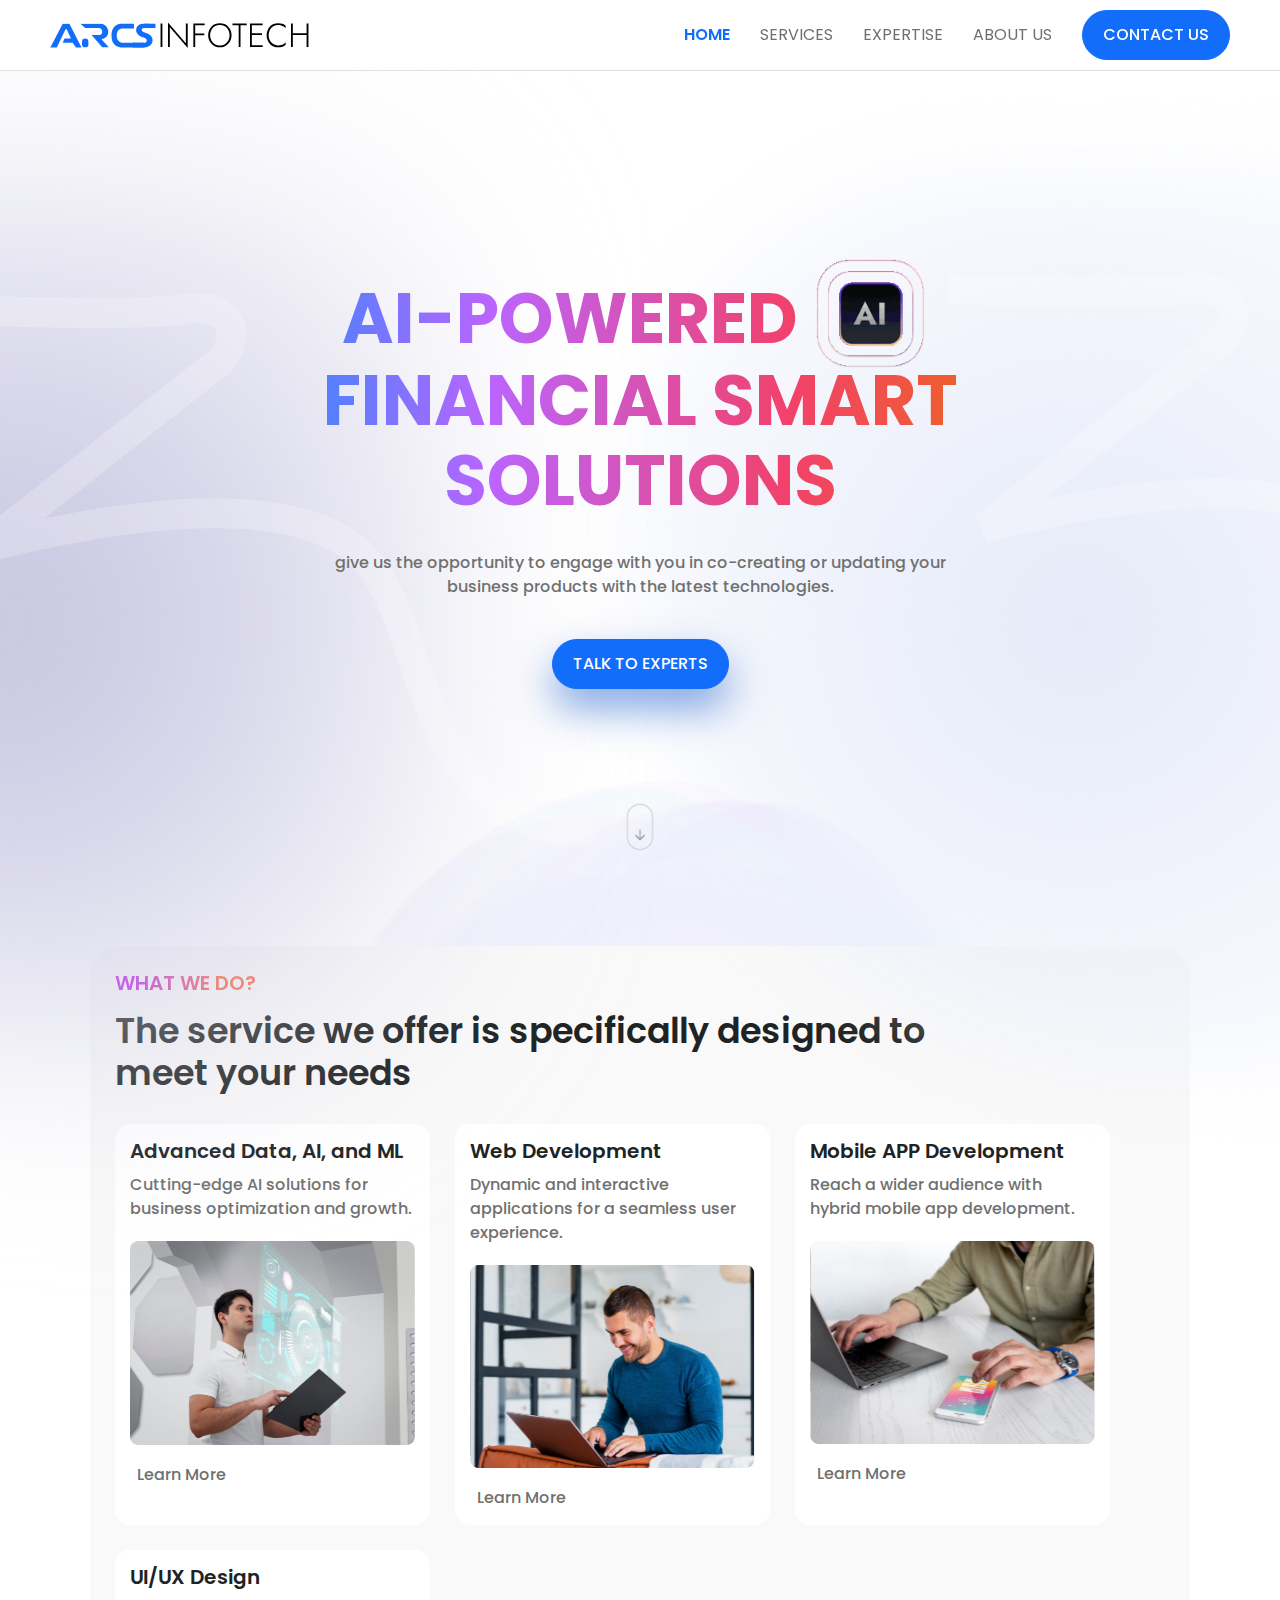
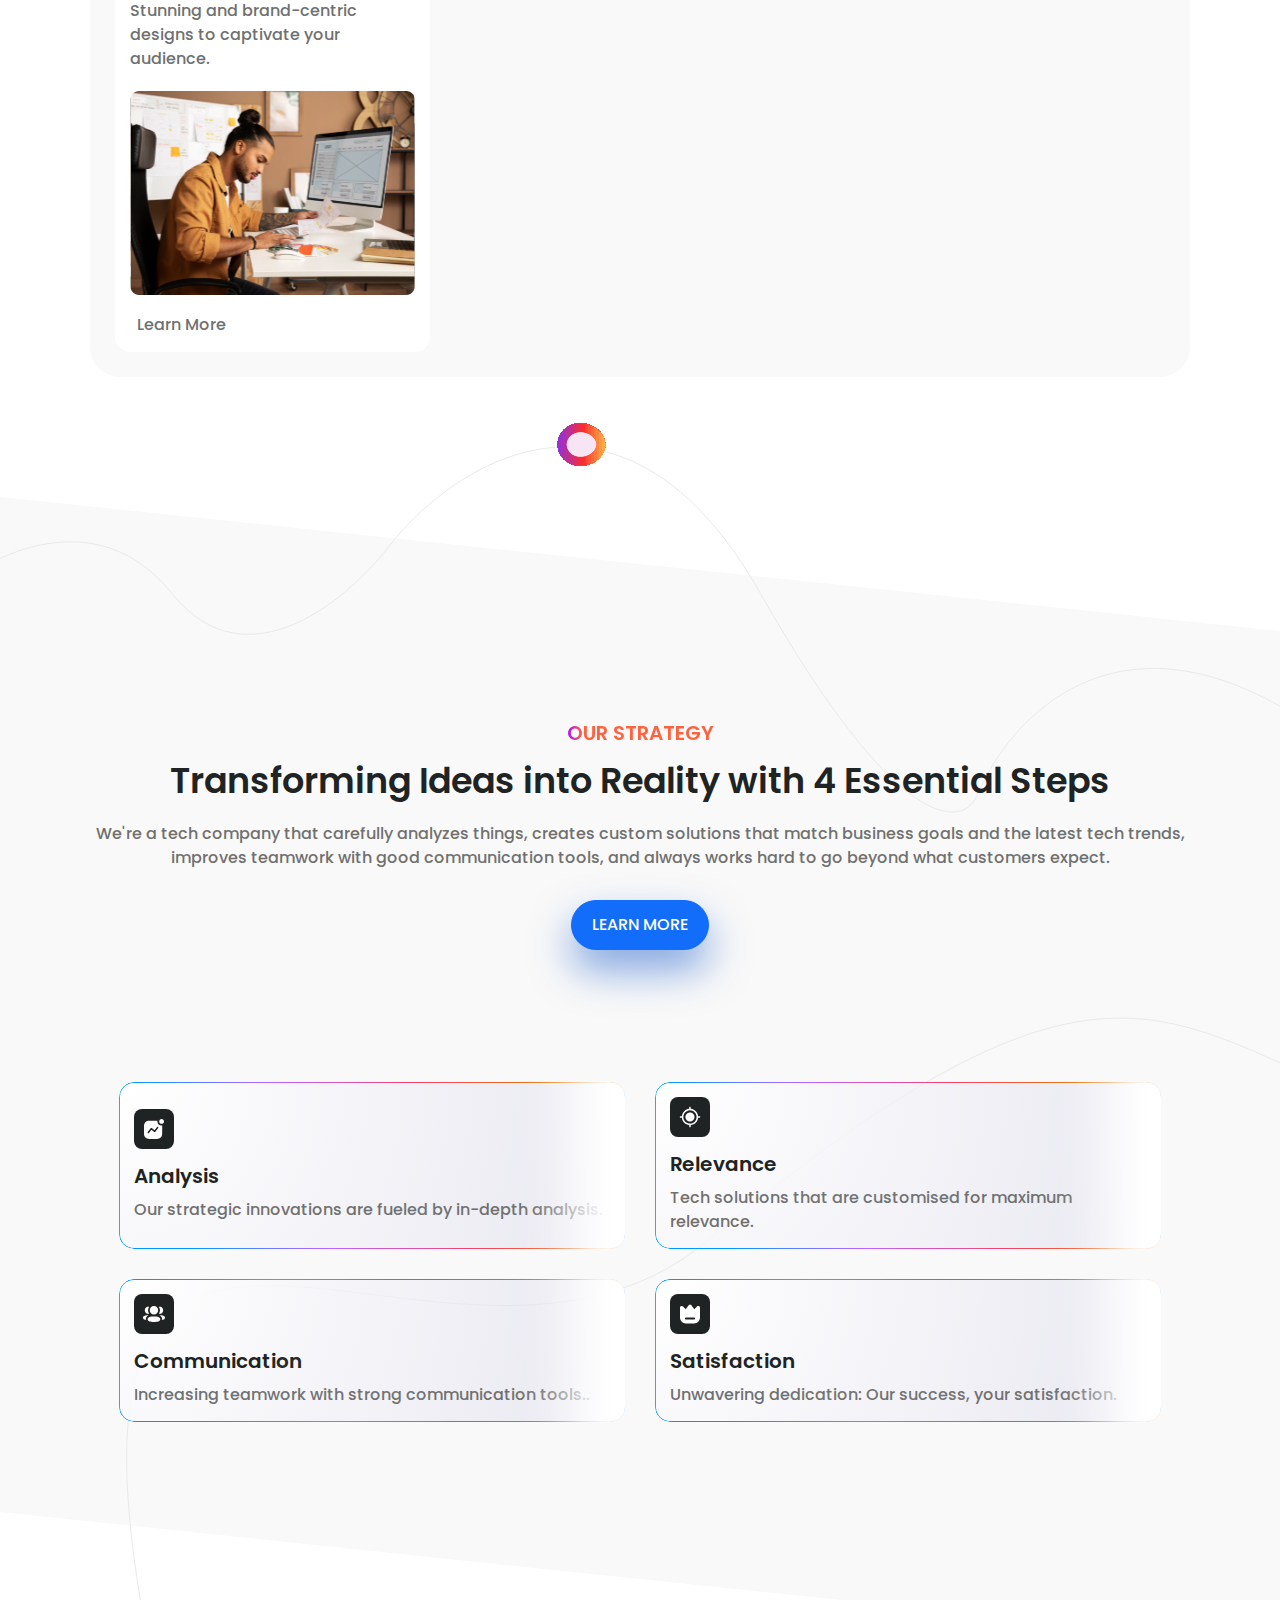
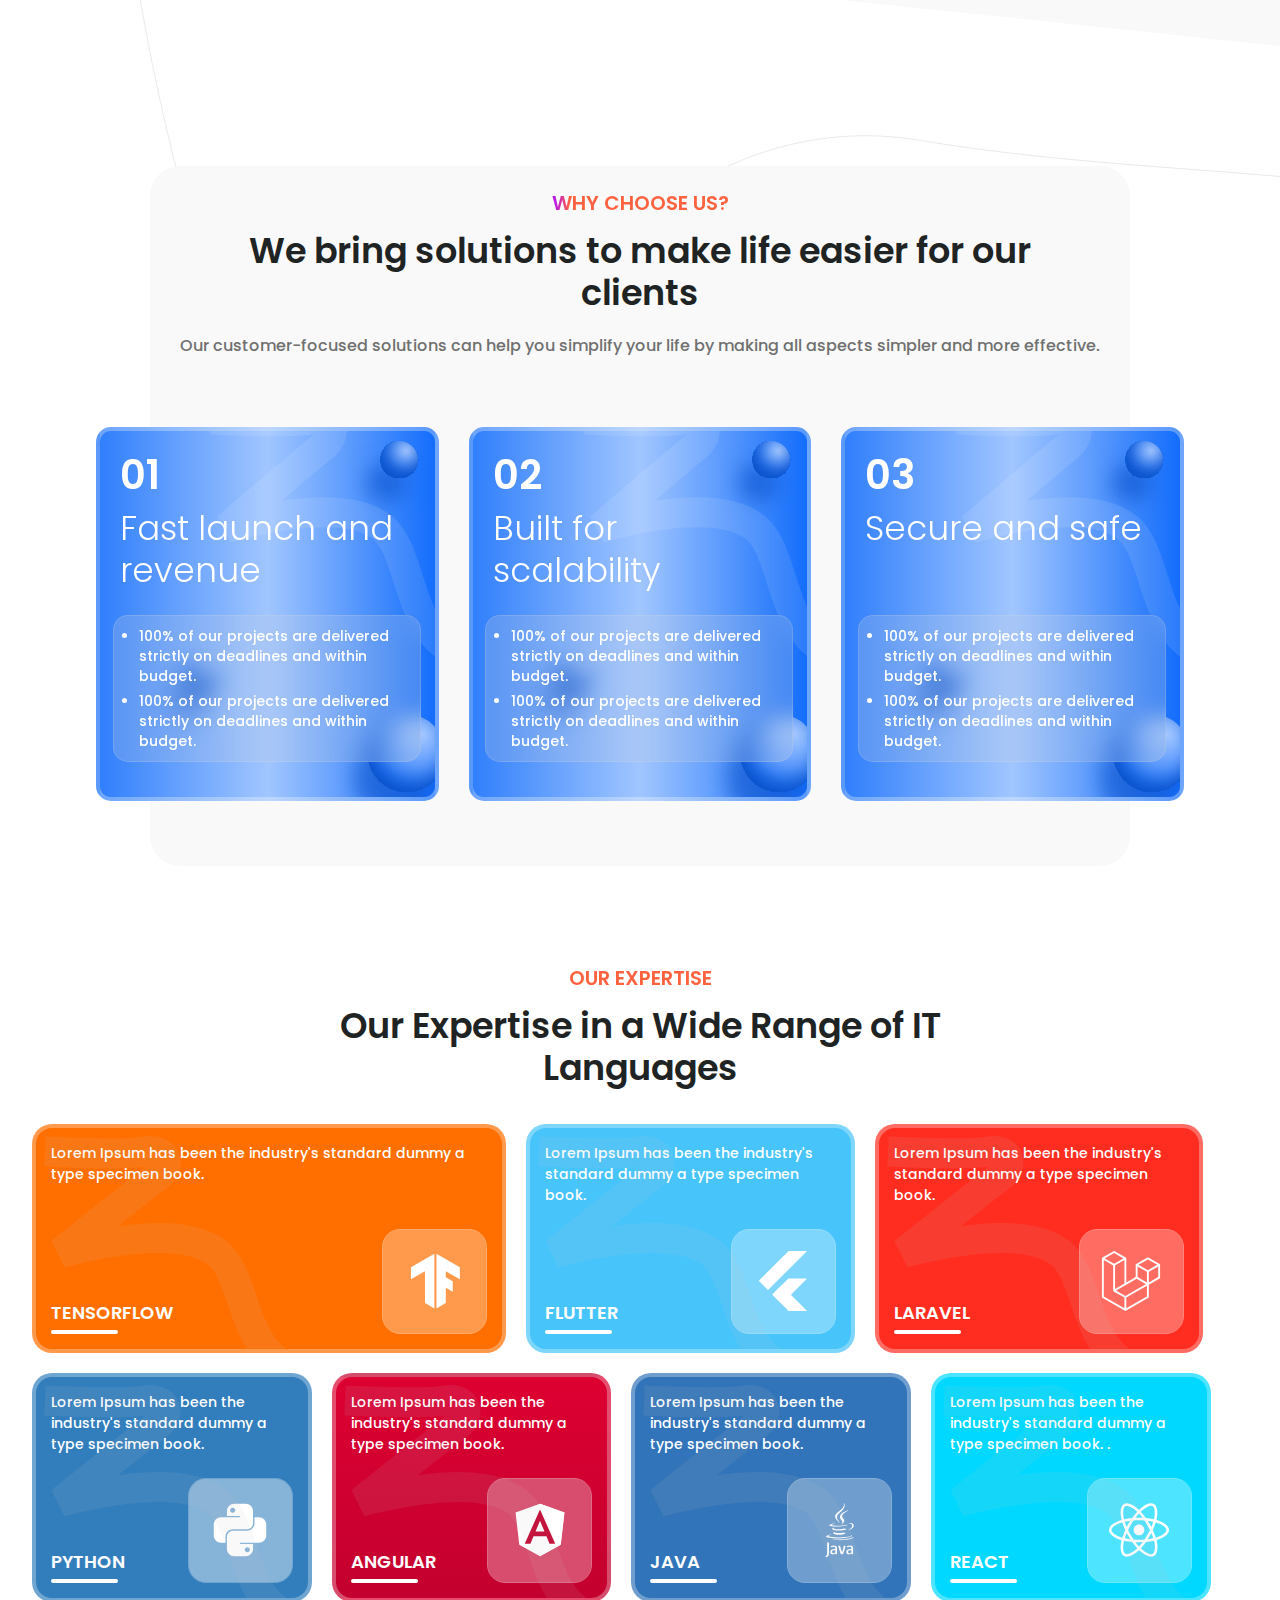
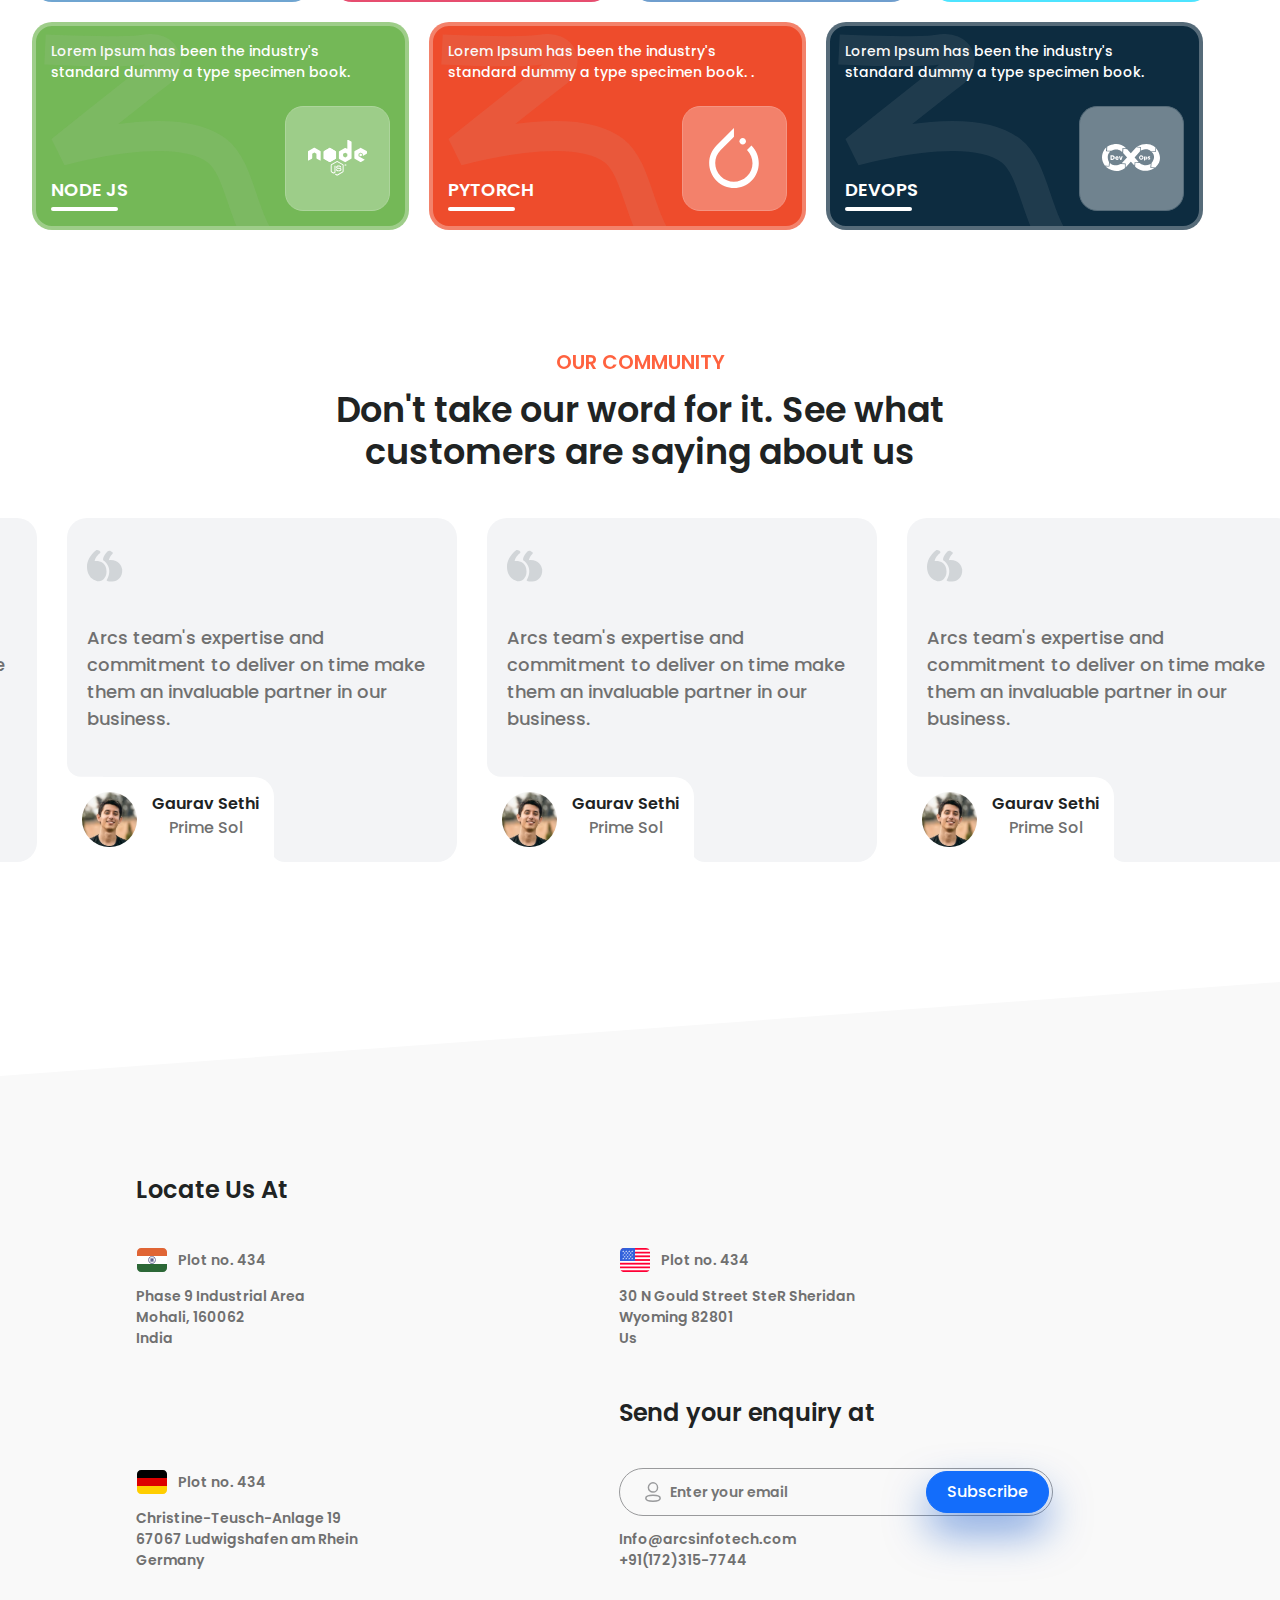
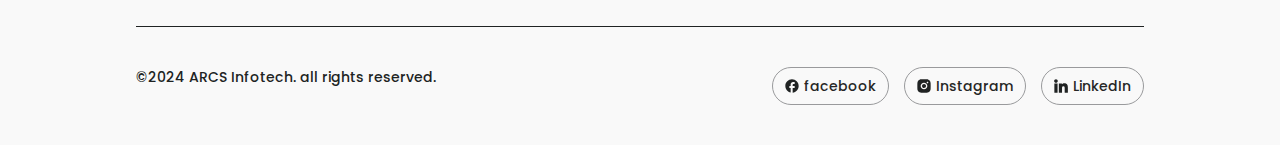
==== commit 6c8fdfd7: "final html" ====
--- a/index.html
+++ b/index.html
@@ -8,6 +8,7 @@
     />
     <link rel="stylesheet" href="./css/classes.css" />
     <link rel="stylesheet" href="./css/style.css" />
+    <title>Home page</title>
     <link
       rel="stylesheet"
       href="https://cdn.jsdelivr.net/npm/bootstrap@5.3.3/dist/css/bootstrap.min.css"
@@ -29,7 +30,6 @@
     <div class="outer-container">
       <div class="navbar">
         <img src="./image/logo.svg" alt="" class="logo-Container" />
-
         <div class="nav">
           <a href="#" class="active">HOME</a>
           <a href="#">services</a>
--- a/css/style.css
+++ b/css/style.css
@@ -772,7 +772,7 @@
   overflow: hidden;
   height: 100%;
   width: 100%;
-  transition: 2s cubic-bezier(0.28, 0.01, 0.63, 0.98);
+  transition: 0.5s cubic-bezier(0.28, 0.01, 0.63, 0.98);
   transform: translateX(500px);
 }
 .outer-container .our-strategy .colorful-card .card2:hover .overlay {
@@ -794,7 +794,7 @@
   pointer-events: none;
   z-index: 0;
   overflow: hidden;
-  transition: all 0.5s ease-in-out;
+  transition: all 0.3s ease-in-out;
 }
 .outer-container .our-strategy .colorful-card .card2:hover::before {
   border: 0px solid transparent;
